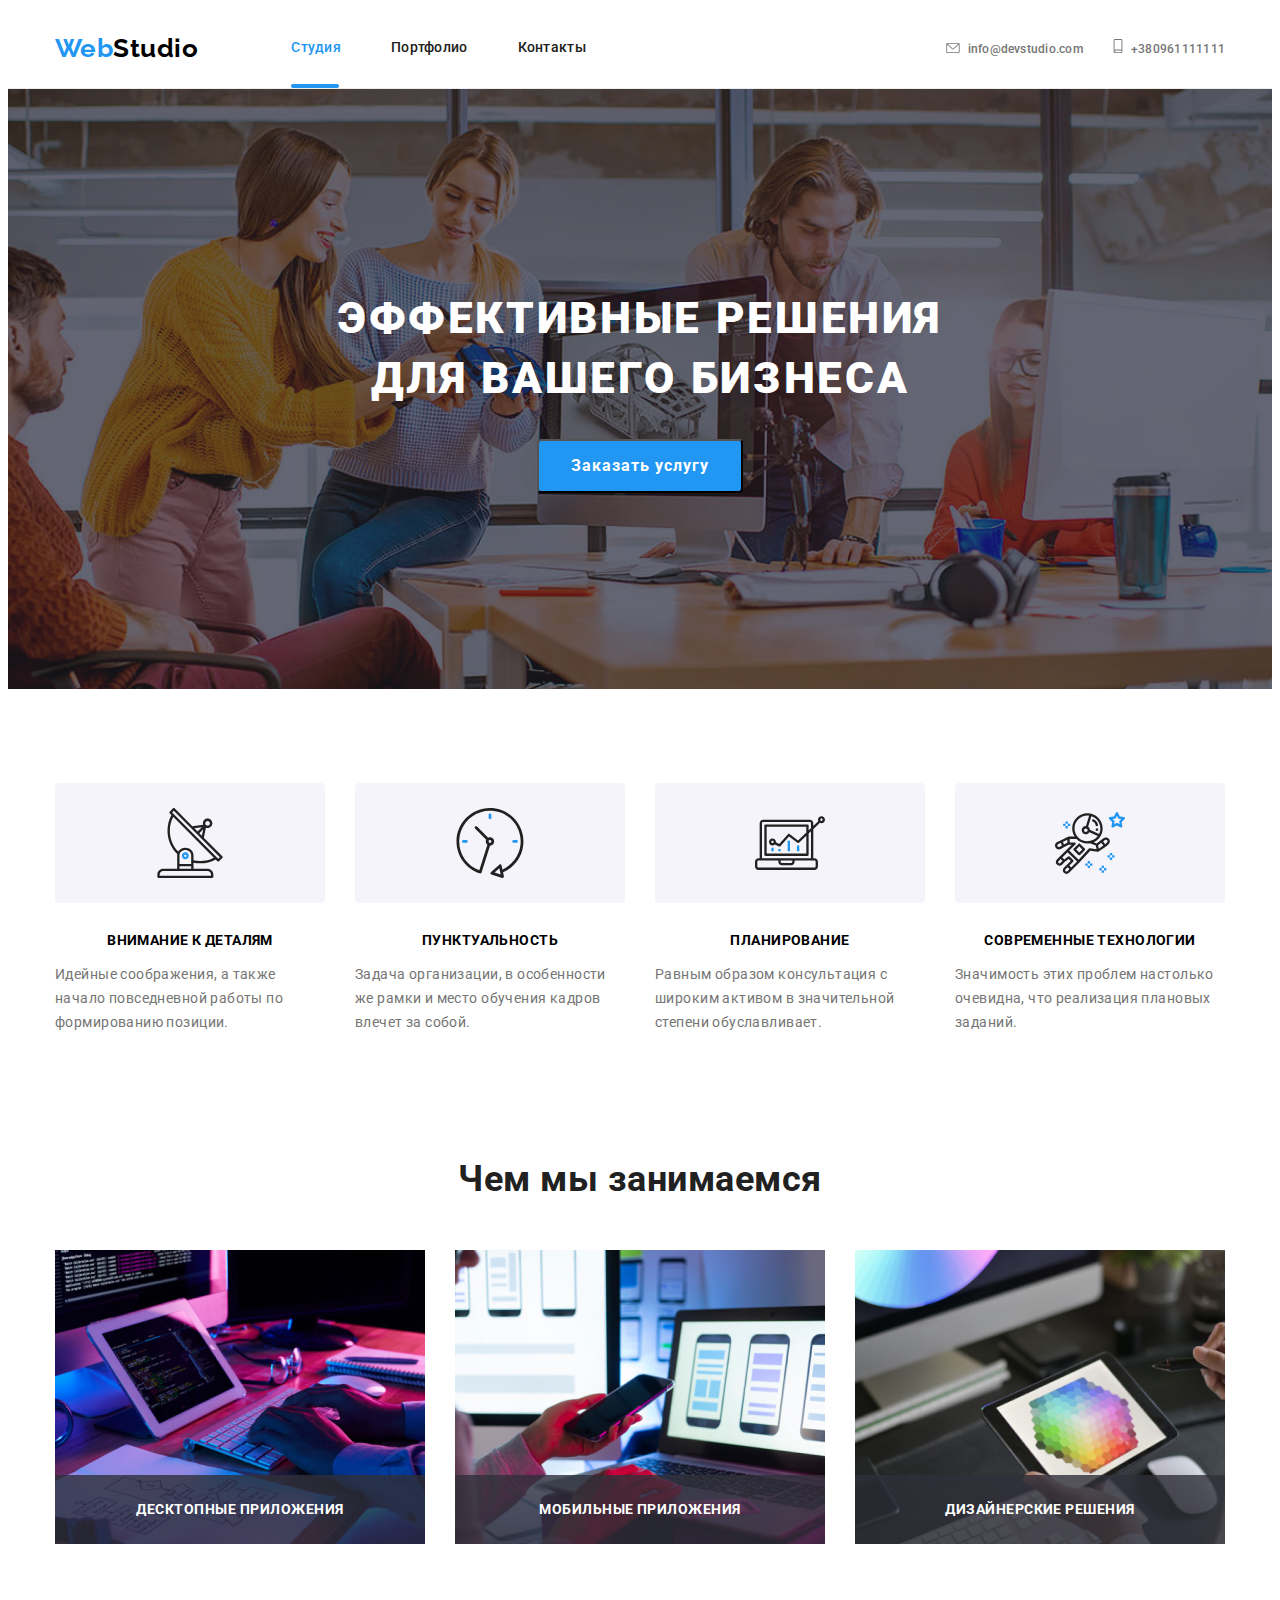
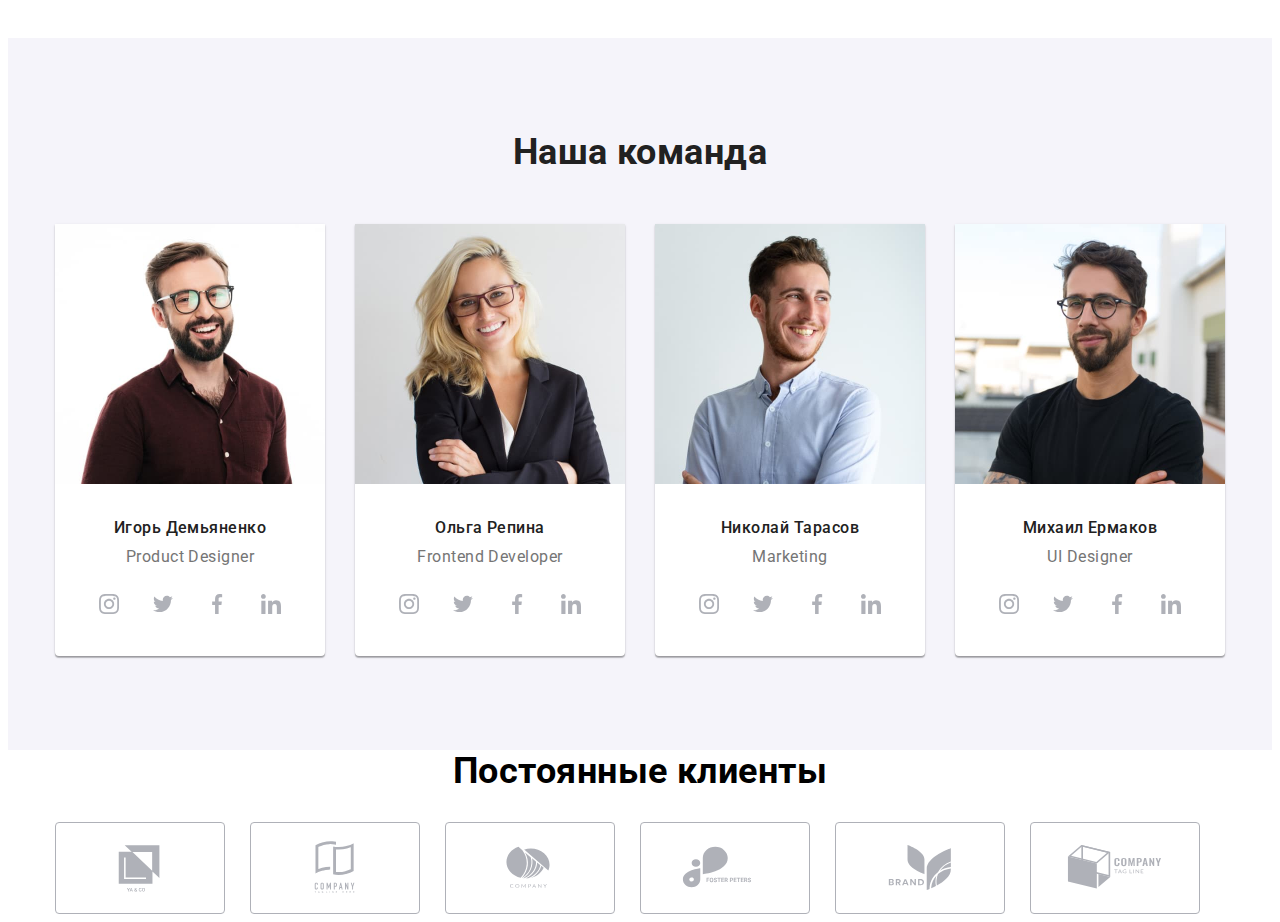
==== index.html @ e278c6ce "add customer section" ====
<!DOCTYPE html>
<html lang="ru">
<head>
    <meta charset="UTF-8">
    <meta http-equiv="X-UA-Compatible" content="IE=edge">
    <meta name="viewport" content="width=device-width, initial-scale=1.0">
    <title>Document</title>
    <link rel="preconnect" href="https://fonts.googleapis.com">
    <link rel="preconnect" href="https://fonts.gstatic.com" crossorigin>
    <link href="https://fonts.googleapis.com/css2?family=Montserrat:wght@400;700&family=Raleway:wght@700&family=Roboto:wght@400;500;700;900&display=swap" rel="stylesheet">
    <link rel="stylesheet" href="https://cdnjs.cloudflare.com/ajax/libs/modern-normalize/1.1.0/modern-normalize.min.css" integrity="sha512-wpPYUAdjBVSE4KJnH1VR1HeZfpl1ub8YT/NKx4PuQ5NmX2tKuGu6U/JRp5y+Y8XG2tV+wKQpNHVUX03MfMFn9Q==" crossorigin="anonymous" referrerpolicy="no-referrer"/>
    <link rel="stylesheet" href="./css/main.min.css">
</head>
<body class="body">
    <!--Header-->
    <header class="page-header">
        <div class="container nav">
            <a href="./index.html" target="_self" class="logo">Web<span class="logo__inner">Studio</span></a>
            <button class="mobile-nav" type="button">
                <svg class="mobile-nav__image" width="24" height="16">
                    <use href="./images/menu_24px.svg#mobile-nav"></use>
                    <use href="./images/spraitlast.svg#icon-close-black"></use>
                </svg>
            </button>
            <nav class="main-nav">
                <ul class="main-nav__list">
                    <li class="main-nav__item"><a class="main-nav__link link--underline" href="./index.html">Студия</a></li>
                    <li class="main-nav__item"><a class="main-nav__link" href="./portfolio.html" target="_parent" rel="nofollow">Портфолио</a></li>
                    <li class="main-nav__item"><a class="main-nav__link" href="">Контакты</a></li>
                </ul> 
            </nav>
                <ul class="contact">
                    <li class="contact__item">
                        <a class="contact__link" href="mailto:info@devstudio.com">
                            <svg class="contact__icon" width="16" height="12">
                            <use href="./images/spraitlast.svg#icon-envelope"></use></svg>info@devstudio.com
                        </a>
                    </li>
                    <li class="contact__item">
                        <a class="contact__link" href="tel:+380961111111"><svg class="contact__icon contact__icon--phone" width="10" height="16">
                        <use href="./images/spraitlast.svg#icon-smartphone"></use></svg>+380961111111</a>
                    </li>
                </ul>
        </div>
    </header> 
    <!--Main content-->
    <main> 
        <!--Hero-->
        <section class="section hero">
            <h1 class="hero__title">Эффективные решения<br>
               для вашего бизнеса</h1>
            <div class="hero__wrapper">
                <button type="button" class="hero__button" data-modal-open>Заказать услугу</button>
            </div>
        </section>
        <!--Benefits-->
        <section class="section benefits">
            <div class="container">
            <h2 class="benefits__heading">Преимущества</h2>
                <ul class="benefits__list">
                    <li class="benefits__item">
                        <div class="benefits__thumb">
                            <svg class="benefits__icon" width="70" heigh="70">
                                <use href="./images/spraitlast.svg#icon-antenna1">
                                </use>
                            </svg>
                        </div>
                        <h3 class="benefits__title">Внимание к деталям</h3>   
                        <p class="benefits__text">Идейные соображения, а также начало повседневной работы по формированию позиции.</p>
                    </li>
                    <li class="benefits__item">
                        <div class="benefits__thumb">
                            <svg class="benefits__icon" width="70" heigh="70">
                                <use href="./images/spraitlast.svg#icon-clock1">
                                </use>
                            </svg>
                        </div>
                        <h3 class="benefits__title">Пунктуальность</h3>
                        <p class="benefits__text">Задача организации, в особенности же рамки и место обучения кадров влечет за собой.</p>
                    </li>
                    <li class="benefits__item">
                        <div class="benefits__thumb">
                            <svg class="benefits__icon" width="70" heigh="70">
                                <use href="./images/spraitlast.svg#icon-diagram1">
                                </use>
                            </svg>
                        </div>
                        <h3 class="benefits__title">Планирование</h3>
                        <p class="benefits__text">Равным образом консультация с широким активом в значительной степени обуславливает.</p>
                    </li>
                    <li class="benefits__item">
                        <div class="benefits__thumb">
                            <svg class="benefits__icon" width="70" heigh="70">
                                <use href="./images/spraitlast.svg#icon-astronaut1">
                                </use>
                            </svg>
                        </div>
                        <h3 class="benefits__title">Современные технологии</h3>
                        <p class="benefits__text">Значимость этих проблем настолько очевидна, что реализация плановых заданий.</p>
                    </li>
                </ul>
            </div>
        </section> 
    <!--About areas of work-->
        <section class="section work">
            <div class="container">
            <h2 class="work__title">Чем мы занимаемся</h2>
                <ul class="work__list">
                <li class="work__item">
                    <div class="work__wrapper">
                        <img class="work__image" src="./images/box1.jpg" alt="make makets" width="370">
                        <h3 class="work__text">Десктопные приложения</h3>
                    </div>
                </li>
                <li class="work__item">
                    <div class="work__wrapper">
                        <img class="work__image" src="./images/box2.jpg" alt="mobile apps" width="370">
                        <h3 class="work__text">Мобильные приложения</h3>
                    </div>
                </li>
                <li class="work__item">
                    <div class="work__wrapper">
                        <img class="work__image" src="./images/box3.jpg" alt="design" width="370">
                        <h3 class="work__text">Дизайнерские решения</h3>
                    </div>
                </li>
            </ul>
            </div>
        </section>
    <!--Our Team-->
        <section class="section team">
            <div class="container">
            <h2 class="team__heading">Наша команда</h2>
                <ul class="team__list">
                    <li class="team__item">
                        <div class="team__card">
                            <picture class="team__picture">
                                <source srcset="./images/team/productdesigner.jpg 1200px, 
                                ./images/team/prod-des-desktop2x.jpg 2x" width="270", 
                                media="(min-width:1200px)"/>
                                <source srcset="./images/team/pro-desing-tablet1x.jpg    1x,
                                    ./images/team/pro-desing-tablet2x.jpg 2x" width="354",
                                    media="(min-width:768px)"/>
                                <img class="team__img" srcset="./images/team/prod-design-mob-2px.jpg" src="./images/team/prod-design-mob-1px.jpg" width="450"
                                    alt="product-designer"/>
                            </picture>
                            <div class="team__wrapper">
                            <h3 class="team__title">Игорь Демьяненко</h3>    
                            <p class="team__post">Product Designer</p>
                            </div>
                            <ul class="team-network">
                                <li class="team-network__item">
                                    <a class="team-network__link" href="">
                                        <div class="team-network__wrapper">
                                            <svg class="team-network__image" width="20" height="20">
                                                <use href="./images/spraitlast.svg#icon-instagram2"></use>
                                            </svg>
                                        </div>
                                    </a>
                                </li>
                                <li class="team-network__item">
                                    <a class="team-network__link" href="">
                                        <div class="team-network__wrapper">
                                            <svg class="team-network__image" width="20" height="20">
                                                <use href="./images/spraitlast.svg#icon-twitter1"></use>
                                            </svg>
                                        </div>
                                    </a>
                                </li>
                                <li class="team-network__item">
                                    <a class="team-network__link" href="">
                                        <div class="team-network__wrapper">
                                            <svg class="team-network__image" width="20" height="20">
                                                <use href="./images/spraitlast.svg#icon-facebook1"></use>
                                            </svg>
                                        </div>
                                    </a>
                                </li>
                                <li class="team-network__item">
                                    <a class="team-network__link" href="">
                                        <div class="team-network__wrapper">
                                            <svg class="team-network__image" width="20" height="20">
                                                <use href="./images/spraitlast.svg#icon-linkedin-1"></use>
                                            </svg>
                                        </div>
                                    </a>
                                </li>
                            </ul>
                        </div>
                    </li>
                    <li class="team__item">
                        <div class="team__card">
                            <picture class="team__picture">
                                <source srcset="./images/team/front-develop-desktop1x.jpg 1200px, 
                                    ./images/team/front-develop-desktop-2x.jpg 2x" width="270", 
                                    media="(min-width:1200px)" />
                                <source srcset="./images/team/front-develop-tab-1x.jpg    1x,
                                    ./images/team/front-develop-tab-2x.jpg 2x" width="354", 
                                    media="(min-width:768px)" />
                                <img class="team__img" srcset="./images/team/front-develop-mob-2x.jpg" 
                                    src="./images/team/front-develop-mob-1x.jpg" width="450"
                                    alt="front-developer" />
                            </picture>
                            <div class="team__wrapper">
                            <h3 class="team__title">Ольга Репина</h3>
                            <p class="team__post">Frontend Developer</p>
                            </div>
                            <ul class="team-network">
                                <li class="team-network__item">
                                    <a class="team-network__link" href="">
                                        <div class="team-network__wrapper">
                                            <svg class="team-network__image" width="20" height="20">
                                                <use href="./images/spraitlast.svg#icon-instagram2"></use>
                                            </svg>
                                        </div>
                                    </a>
                                </li>
                                <li class="team-network__item">
                                    <a class="team-network__link" href="">
                                        <div class="team-network__wrapper">
                                            <svg class="team-network__image" width="20" height="20">
                                                <use href="./images/spraitlast.svg#icon-twitter1"></use>
                                            </svg>
                                        </div>
                                    </a>
                                </li>
                                <li class="team-network__item">
                                    <a class="team-network__link" href="">
                                        <div class="team-network__wrapper">
                                            <svg class="team-network__image" width="20" height="20">
                                                <use href="./images/spraitlast.svg#icon-facebook1"></use>
                                            </svg>
                                        </div>
                                    </a>
                                </li>
                                <li class="team-network__item">
                                    <a class="team-network__link" href="">
                                        <div class="team-network__wrapper">
                                            <svg class="team-network__image" width="20" height="20">
                                                <use href="./images/spraitlast.svg#icon-linkedin-1"></use>
                                            </svg>
                                        </div>
                                    </a>
                                </li>
                            </ul>
                        </div>
                    </li>
                    <li class="team__item">
                        <div class="team__card">
                            <picture class="team__picture">
                                <source srcset="./images/team/marketnig-desktop-1x.jpg 1200px, 
                                    ./images/team/marketnig-desktop-2x.jpg 2x" width="270" , media="(min-width:1200px)" />
                                <source srcset="./images/team/marketnig-tab-1x.jpg    1x,
                                    ./images/team/marketnig-tab-2x.jpg 2x" width="354" ,
                                    media="(min-width:768px)" />
                                <img class="team__img" srcset="./images/team/marketnig-mob-2x.jpg" src="./images/team/marketnig-mob-1x.jpg"
                                    width="450" alt="marketing" />
                            </picture>
                            <div class="team__wrapper">
                            <h3 class="team__title">Николай Тарасов</h3>
                            <p class="team__post">Marketing</p>  
                            </div>
                            <ul class="team-network">
                                <li class="team-network__item">
                                    <a class="team-network__link" href="">
                                        <div class="team-network__wrapper">
                                            <svg class="team-network__image" width="20" height="20">
                                                <use href="./images/spraitlast.svg#icon-instagram2"></use>
                                            </svg>
                                        </div>
                                    </a>
                                </li>
                                <li class="team-network__item">
                                    <a class="team-network__link" href="">
                                        <div class="team-network__wrapper">
                                            <svg class="eam-network__image" width="20" height="20">
                                                <use href="./images/spraitlast.svg#icon-twitter1"></use>
                                            </svg>
                                        </div>
                                    </a>
                                </li>
                                <li class="team-network__item">
                                    <a class="team-network__link" href="">
                                        <div class="team-network__wrapper">
                                            <svg class="team-network__image" width="20" height="20">
                                                <use href="./images/spraitlast.svg#icon-facebook1"></use>
                                            </svg>
                                        </div>
                                    </a>
                                </li>
                                <li class="team-network__item">
                                    <a class="team-network__link" href="">
                                        <div class="team-network__wrapper">
                                            <svg class="team-network__image" width="20" height="20">
                                                <use href="./images/spraitlast.svg#icon-linkedin-1"></use>
                                            </svg>
                                        </div>
                                    </a>
                                </li>
                            </ul>
                        </div>
                    </li>
                    <li class="team__item">
                        <div class="team__card">
                            <picture class="team__picture">
                                <source srcset="./images/team/designer-desktop-1x.jpg 1200px, 
                                    ./images/team/designer-desktop-2x.jpg 2x" width="270" ,
                                    media="(min-width:1200px)" />
                                <source srcset="./images/team/designer-tab-1x.jpg    1x,
                                    ./images/team/designer-tab-2x.jpg 2x" width="354" , media="(min-width:768px)" />
                                <img class="team__img" srcset="./images/team/designer-mob-2x.jpg" src="./images/team/designer-mob-1x.jpg"
                                    width="450" alt="UIDesigner" />
                            </picture>
                            <div class="team__wrapper">
                            <h3 class="team__title">Михаил Ермаков</h3>
                            <p class="team__post">UI Designer</p>
                            </div>
                            <ul class="team-network">
                                <li class="team-network__item">
                                    <a class="team-network__link" href="">
                                        <div class="team-network__wrapper">
                                            <svg class="team-network__image" width="20" height="20">
                                                <use href="./images/spraitlast.svg#icon-instagram2"></use>
                                            </svg>
                                        </div>
                                    </a>
                                </li>
                                <li class="team-network__item">
                                    <a class="team-network__link" href="">
                                        <div class="team-network__wrapper">
                                            <svg class="team-network__image" width="20" height="20">
                                                <use href="./images/spraitlast.svg#icon-twitter1"></use>
                                            </svg>
                                        </div>
                                    </a>
                                </li>
                                <li class="team-network__item">
                                    <a class="team-network__link" href="">
                                        <div class="team-network__wrapper">
                                            <svg class="team-network__image" width="20" height="20">
                                                <use href="./images/spraitlast.svg#icon-facebook1"></use>
                                            </svg>
                                        </div>
                                    </a>
                                </li>
                                <li class="team-network__item">
                                    <a class="team-network__link" href="">
                                        <div class="team-network__wrapper">
                                            <svg class="team-network__image" width="20" height="20">
                                                <use href="./images/spraitlast.svg#icon-linkedin-1"></use>
                                            </svg>
                                        </div>
                                    </a>
                                </li>
                            </ul>
                        </div>
                    </li>
                </ul>
            </div>
        </section>
    <!-- Clients -->
        <!-- <section class="section customer"> -->
        <div class="container customer">
            <h3 class="customer__title">Постоянные клиенты</h3>
            <ul class="customer__list">
                <li class="customer__item">
                    <a href="" class="customer__link">
                        <svg class="customer__image" width="41" height="46.7">
                        <use href="./images/spraitlast.svg#icon-comp1"></use>
                        </svg>
                    </a>
                </li>
                <li class="customer__item">
                    <a href="" class="customer__link">
                        <svg class="customer__image" width="40" height="52">
                        <use href="./images/spraitlast.svg#icon-comp2"></use>
                        </svg>
                    </a>
                </li>
                <li class="customer__item">
                    <a href="" class="customer__link">
                        <svg class="customer__image" width="43.46" height="41.18">
                        <use href="./images/spraitlast.svg#icon-comp3"></use>
                        </svg>
                    </a>
                </li>
                <li class="customer__item">
                    <a href="" class="customer__link">
                        <svg class="customer__image" width="84.44" height="40.62">
                        <use href="./images/spraitlast.svg#icon-comp4"></use>
                        </svg>
                    </a>
                </li>
                <li class="customer__item">
                    <a href="" class="customer__link">
                        <svg class="customer__image" width="62.54" height="45.43">
                        <use href="./images/spraitlast.svg#icon-comp5"></use>
                        </svg>
                    </a>
                </li>
                <li class="customer__item">
                    <a href="" class="customer__link">
                        <svg class="customer__image" width="93.79" height="43.93">
                        <use href="./images/spraitlast.svg#icon-company6"></use>
                        </svg>
                    </a>
                </li>
            </ul>
        </div>
        </section> 
    </main>
    <!--Footer-->
    <!-- <footer class="footer-main">
        <div class="footer-main__wrapper">
            <div class="container footer">
                <a href="./index.html" class="logo">Web<span class="logo__label">Studio</span></a>
                <address>
                <ul class="footer__list">
                    <li class="footer__item"><a href="./index.html" class="footer__adress">г. Киев, пр-т Леси Украинки, 26</a></li>
                    <li class="footer__item"><a href="mailto:info@example.com" class="footer__link">info@example.com</a></li>
                    <li class="footer__item"><a href="tel:380991111111" class="footer__link">+380991111111</a></li>
                </ul>
                </address>
            </div>
            <div class="footer-network">
            <h3 class="footer-network__title">Присоединяйтесь</h3>
            <ul class="footer-network__list">
                <li class="footer-network__item">
                    <a class="footer-network__link" href="">
                        <svg class="footer-network__image" width="20" height="20">
                        <use href="./images/spraitlast.svg#icon-instagram2"></use>
                        </svg>
                    </a>
                </li>
                <li class="footer-network__item">
                    <a class="footer-network__link" href="">
                        <svg class="footer-network__image" width="20" height="20">
                        <use href="./images/spraitlast.svg#icon-twitter1"></use>
                        </svg>
                    </a>
                </li>
                <li class="footer-network__item">
                    <a class="footer-network__link" href="">
                        <svg class="footer-network__image" width="20" height="20">
                        <use href="./images/spraitlast.svg#icon-facebook1"></use>
                        </svg>
                    </a>
                </li>
                <li class="footer-network__item">
                    <a class="footer-network__link" href="">
                        <svg class="footer-network__image" width="20" height="20">
                        <use href="./images/spraitlast.svg#icon-linkedin-1"></use>
                        </svg>
                    </a>
                </li>
            </ul>
            </div>
            <form class="email-form" name="signup_form" autocomplete="on" novalidate>
                <h3 class="email-form__title">Подпишитесь на рассылку</h3>
                <label class="email-form__label">
                    <input class="email-form__input" type="email" name="email" placeholder="E-mail"/>
                </label>
                <button class="email-button" type="submit"><span class="email-button__label">Подписаться</span>
                    <svg class="email-button__image" width="24" height="24">
                    <use href="./images/spraitlast.svg#icon-icon-send"></use>
                    </svg>
                </button>
            </form>
        </div>
    </footer>  -->
    <!--Modal window> -->
    <!-- <div class="backdrop is-hidden" data-modal>
        <div class="modal" data-modal>
            <button class="modal__button" data-modal-close type="button">
                <svg class="modal__svg" width="18" height="18">
                    <use href="./images/spraitlast.svg#icon-close-black"></use>
                </svg>
            </button> -->
            <!-- Modal content -->
            <!-- <h2 class="modal__title">Оставьте свои данные,мы Вам перезвоним</h2>
            <form action="" class="modal__form">
            <label class="modal__label">
                <span class="modal__span">Имя</span>
                <div class="modal__wrapper">
                    <input name="person" type="text" class="modal__input">
                    <svg class="modal__image" width="18" height="18">
                        <use href="./images/spraitlast.svg#icon-telefon-1"></use>
                    </svg>
                </div>
            </label>
            <label class="modal__label">
                <span class="modal__span">Телефон</span>
                <div class="modal__wrapper">
                    <input name="phone" type="tel" class="modal__input">
                    <svg class="modal__image" width="18" height="18">
                        <use href="./images/spraitlast.svg#icon-phone"></use>
                    </svg>
                </div>
            </label> 
            <label class="modal__label">
                <span class="modal__span">Почта</span>
                <div class="modal__wrapper">
                    <input name="email" type="email" class="modal__input" autocomplete="email">
                    <svg class="modal__image" width="18" height="18">
                        <use href="./images/spraitlast.svg#icon-email"></use>
                    </svg>
                </div>
            </label>
            <label class="modal__label">
                <span class="modal__span">Коментарий</span>
                <div class="modal__wrapper">
                    <textarea class="modal__coments" name="comment" placeholder="Введите текст"></textarea>
                </div>
            </label>
            <label class="chekbox">
                    <input name="accept" type="checkbox" class="chekbox__hidden" required>
                    <svg class="chekbox__image" width="16" height="15">
                        <use href="./images/spraitlast.svg#icon-icon-check"></use>
                    </svg>
                    <span class="chekbox__fake"></span>
                    <span class="chekbox__label">Соглашаюсь с рассылкой и принимаю <a class="chekbox__link" href>Условия договора</a></span>
                </label>
                <button class="chekbox-button" type="submit"><span class="chekbox-button__label">Отправить</span></button>
            </form>
        </div>
    </div>
    <script src="./js/modal.js"></script> -->
</body>
</html>
---- css/main.min.css ----
.html{box-sizing:border-box}*,*::before,*::after{box-sizing:border-box}.body{background-color:var(--main-white-color);color:var(--primary-text-color);font-family:Roboto,sans-serif;letter-spacing:.03em;font-style:normal}.section{padding:60px 0;max-width:480px;margin:0 auto}@media screen and (min-width: 768px){.section{padding:60px 0;max-width:768px;margin:0 auto}}@media screen and (min-width: 1200px){.section{padding:94px 0;max-width:1600px;margin:0 auto}}.container{max-width:480px;width:100%;margin-left:0;margin-right:0;padding-left:15px;padding-right:15px}@media screen and (min-width: 768px){.container{max-width:768px}}@media screen and (min-width: 1200px){.container{max-width:1200px;margin:0 auto;margin-left:auto;margin-right:auto;padding-left:15px;padding-right:15px}}.logo{color:#2196f3;font-family:"Raleway",sans-serif;font-weight:700;font-size:24px;line-height:2.01;text-decoration:none;margin-bottom:0}@media screen and (min-width: 768px){.logo{color:#2196f3;font-family:"Raleway",sans-serif;font-weight:700;font-size:24px;line-height:1.17;text-decoration:none;margin-bottom:0}}@media screen and (min-width: 1200px){.logo{color:#2196f3;font-family:"Raleway",sans-serif;font-weight:700;font-size:26px;line-height:1.19;text-decoration:none;margin-bottom:0}}.logo>.logo__label{color:#fff}.page-header{background-color:#fff;border-bottom:1px solid #ececec}.nav{display:flex;justify-content:space-between;margin:0 auto}@media screen and (min-width: 768px){.nav{display:flex;align-items:center;justify-content:center;padding-bottom:0;padding-top:0;margin:0 auto}}@media screen and (min-width: 1200px){.nav{width:1200px;margin:0 auto;margin-left:auto;margin-right:auto;padding-left:15px;padding-right:15px}}.logo__inner{color:#000}.main-nav{background-color:#fff;color:#212121;letter-spacing:.02em}.main-nav__list{display:none}@media screen and (min-width: 768px){.main-nav__list{display:flex;margin-left:93px;margin-top:0;margin-bottom:0;padding:0;color:#212121;list-style-type:none}}@media screen and (min-width: 1200px){.main-nav__list{display:flex;margin-left:93px;margin-top:0;margin-bottom:0;padding:0;color:#212121;list-style-type:none}.main-nav__list .main-nav__list .main-nav__item+.main-nav__item{margin-left:50px}}.main-nav__link{display:block;padding-top:32px;padding-bottom:32px;color:#212121;font-weight:500;font-size:14px;line-height:1.14;text-decoration:none;letter-spacing:.02em;transition:color 250ms cubic-bezier(0.4, 0, 0.2, 1);position:relative}.main-nav__link:hover,.main-nav__link:focus{color:#2196f3}.main-nav{display:none}@media screen and (min-width: 768px){.main-nav{display:flex}}@media screen and (min-width: 1200px){.main-nav{display:flex}}@media screen and (min-width: 768px){.main-nav__list{display:flex;margin-left:88px;margin-top:0;margin-bottom:0;padding:0;color:#212121;list-style:none}}@media screen and (min-width: 1200px){.main-nav__list{display:flex;margin-left:93px;margin-top:0;margin-bottom:0;padding:0;color:#212121;list-style:none}}.main-nav__list .main-nav__item+.main-nav__item{margin-left:50px}.main-nav__list .link--underline::after{content:"";position:absolute;min-width:48px;height:4px;left:0;background-color:#2196f3;border-radius:2px;bottom:0;display:inline-block;background-size:cover}.main-nav__list .link--doubleunderline::after{content:"";position:absolute;min-width:78px;height:4px;background-color:#2196f3;border-radius:2px;bottom:0;left:0;display:inline-block;background-size:cover}.link--underline{color:#2196f3;position:relative}.contact{display:none}@media screen and (min-width: 768px){.contact{display:inline-block;background-color:#fff;list-style:none;margin:0;padding:0;margin-left:84px}}@media screen and (min-width: 1200px){.contact{display:flex;background-color:#fff;list-style:none;margin-bottom:0;margin-top:0;margin-left:auto;padding:0;justify-content:center;text-align:center;align-items:flex-end}}.contact.contact__item+.contact__item{margin-left:30px}.contact__item{display:flex;align-items:center;justify-content:center;padding:0;text-align:center;margin-left:0}@media screen and (min-width: 768px){.contact__item{display:inline-block;background-color:#fff;list-style:none;padding:0}.contact__item:not(:last-child){margin-bottom:10px}}@media screen and (min-width: 1200px){.contact__item{display:flex;justify-content:center;align-items:center;padding:0;text-align:center;margin-left:0}.contact__item:not(:last-child){margin-right:30px;margin-bottom:0}}.contact__icon{cursor:pointer;margin-right:8px;fill:#757575;transition:fill 250ms cubic-bezier(0.4, 0, 0.2, 1)}.contact__icon .contact__link:hover,.contact__link:focus .contact__icon{fill:#2196f3}.contact__link{color:#757575;letter-spacing:.02em;text-decoration:none;font-family:"Roboto",sans-serif;font-weight:500;font-size:14px;line-height:1.17;transition:color 250ms cubic-bezier(0.4, 0, 0.2, 1)}@media screen and (min-width: 768px){.contact__link{font-size:12px}.contact__link:not(:last-child){margin-bottom:10px}}.contact__link:hover,.contact__link:focus{color:#2196f3}.contact__icon{cursor:pointer;margin-right:10px;fill:#757575;transition:fill 250ms cubic-bezier(0.4, 0, 0.2, 1)}.contact__link:hover .contact__icon,.contact__link:focus .contact__icon{fill:#2196f3}@media screen and (min-width: 768px){.contact__icon{width:14px;height:10px;margin-right:8px}}.mobile-nav{margin-right:0}@media screen and (min-width: 768px){.mobile-nav{display:none}}@media screen and (min-width: 1200px){.mobile-nav{display:none}}@media screen and (min-width: 768px){.contact__icon--phone{width:10px;height:14px}}.hero{background-color:#2f303a;height:400px;padding:118px 0;background-color:#fff;text-align:center;background-image:linear-gradient(rgba(47, 48, 58, 0.4), rgba(47, 48, 58, 0.4)),url("/images/hero-mobile.jpg");background-position:center;background-size:cover;background-repeat:no-repeat}@media screen and (min-width: 768px){.hero{background-image:linear-gradient(rgba(47, 48, 58, 0.4), rgba(47, 48, 58, 0.4)),url("/images/tablet-hero.jpg")}}@media screen and (min-width: 1200px){.hero{height:600px;padding:200px 0;background-image:linear-gradient(rgba(47, 48, 58, 0.4), rgba(47, 48, 58, 0.4)),url("../images/hero.jpg")}}.hero__title{color:#fff;font-weight:900;font-size:26px;line-height:1.36;text-align:center;letter-spacing:.06em;text-transform:uppercase;margin-bottom:30px;margin-top:0}@media screen and (min-width: 1200px){.hero__title{font-size:44px}}.hero__wrapper{text-align:center;position:relative}.hero__button{background-color:#2196f3;color:#fff;font-weight:700;font-size:16px;line-height:1.87;letter-spacing:.06em;cursor:pointer;font-family:inherit;border-radius:4px;min-width:200px;padding:10px 32px}.hero__button:hover,.hero__button:focus{color:var #fff;background-color:#188ce8}.button-secondary{color:#212121;background:#f5f4fa;cursor:pointer;font-weight:500;font-size:16px;line-height:1.62;letter-spacing:.03em;font-family:inherit;border-radius:4px;padding:6px 22px;border:none}.filter__list .filter__item+.filter__item{margin-left:8px}.button-secondary:hover,.button-secondary:focus{color:#fff;background-color:#2196f3;cursor:pointer;box-shadow:0px 3px 1px rgba(0,0,0,.1),0px 1px 2px rgba(0,0,0,.08),0px 2px 2px rgba(0,0,0,.12)}.chekbox-button{display:block;text-align:center;background-color:#2196f3;border:none;width:200px;padding:10px 55px;align-items:center;margin:0 auto;box-shadow:0px 4px 4px rgba(0,0,0,.15);border-radius:4px;cursor:pointer}.chekbox-button:hover,.chekbox-button:focus{background-color:#188ce8}.benefits__heading{background-color:#fff;color:rgba(0,0,0,0);font-size:0}.benefits__list{list-style-type:none;display:flex;flex-wrap:wrap;margin-top:0;padding-left:0}@media screen and (min-width: 1200px){.benefits__list{margin-bottom:0}}.benefits__item{width:100%}@media screen and (min-width: 768px){.benefits__item{width:calc((100% - 30px)/2)}.benefits__item:nth-child(odd){margin-right:30px}}@media screen and (min-width: 1200px){.benefits__item{width:270px;display:block;margin-left:0}.benefits__item:not(:last-child){margin-right:30px}}.benefits__item:not(:last-child){margin-bottom:30px}.benefits__thumb{padding:25px;text-align:center;margin-bottom:30px;width:100%;height:120px;border-radius:4px;background-color:#f5f4fa}@media screen and (min-width: 768px){.benefits__thumb{padding:25px;width:354px}}@media screen and (min-width: 1200px){.benefits__thumb{padding:25px;align-items:center;margin-bottom:30px;width:270px;height:120px;border-radius:4px;background-color:#f5f4fa}}.benefits__title{font-weight:700;font-size:14px;line-height:1.14;text-transform:uppercase;letter-spacing:.03em;margin-bottom:10px;margin-top:30px;text-align:center}.benefits__text{background-color:#fff;color:#757575;font-weight:400;font-size:14px;line-height:1.71;letter-spacing:.03em;margin-bottom:0}.benefits__icon{width:70px;height:70px}.work{background-color:#fff;padding-top:0}.work__title{color:#212121;font-weight:700;font-size:36px;line-height:1.16;text-align:center;margin-top:0;margin-bottom:50px}.work__list{display:flex;list-style-type:none;margin-top:0;margin-bottom:0;padding-left:0;padding-right:0}.work__item{position:relative}.work__wrapper{position:relative;margin-bottom:0;margin-top:0}.work__list .work__item:not(:last-child){margin-right:30px}.work__image{display:block}.work__text{display:inline-block;position:absolute;left:0;bottom:0;width:100%;padding-top:27px;padding-bottom:27px;font-weight:700;font-size:14px;line-height:1.14;text-align:center;text-transform:uppercase;color:#fff;background-color:rgba(47,48,58,.8);margin-bottom:0;margin-top:0}.section.work{display:none}@media screen and (min-width: 1200px){.section.work{display:flex}}.team{background-color:#f5f4fa;color:#212121}.team__heading{color:#212121;font-weight:700;font-size:36px;line-height:1.16;text-align:center;margin-top:0;margin-bottom:50px}.team__list{list-style-type:none;margin-bottom:0;margin-top:0;padding-left:0;padding-right:0}@media screen and (min-width: 768px){.team__list{display:flex;flex-wrap:wrap}}@media screen and (min-width: 1200px){.team__list{display:flex;flex-wrap:wrap;justify-content:space-between}}.team__card{background-color:#fff;color:#212121;max-width:480px;width:100%;text-align:center;box-shadow:0px 1px 3px rgba(0,0,0,.12),0px 1px 1px rgba(0,0,0,.14),0px 2px 1px rgba(0,0,0,.2);border-radius:0px 0px 4px 4px}@media screen and (min-width: 1200px){.team__card{width:270px}}.team__wrapper{padding-top:30px}.team__title{font-weight:500;font-size:16px;line-height:1.19;margin-top:0;margin-bottom:10px}.team__post{color:#757575;font-weight:400;font-size:16px;line-height:1.19;margin-top:0;margin-bottom:0}.team__item:not(:last-child){margin-right:0;margin-bottom:30px}@media screen and (min-width: 1200px){.team__item:not(:last-child){margin-right:30px;margin-bottom:0}}@media screen and (min-width: 768px){.team__item{width:calc((100% - 30px)/2)}.team__item:nth-child(2n+1){margin-right:30px}}@media screen and (min-width: 1200px){.team__item{width:calc((100% - 90px)/4)}}.team-network{list-style:none;display:flex;justify-content:center;padding-left:32px;padding-right:32px;padding-bottom:30px;margin-top:16px}.team-network__link{display:flex;width:44px;height:44px;border-radius:50%;background-color:#fff;background-repeat:no-repeat;justify-content:center;align-items:center;fill:#afb1b8;transition:background-color 250ms cubic-bezier(0.4, 0, 0.2, 1)}.team-network__link:hover,.team-network__link:focus{background-color:#2196f3}.team-network__link:hover,.team-network__link:focus{fill:#fff}.team-network__wrapper{display:flex;text-align:center}.team-network__wrapper:hover{color:#2196f3}.team__img{max-width:100%}.customer__title{font-weight:700px;font-size:36px;line-height:1.17;text-align:center;margin-bottom:30px;margin-top:0}.customer__list{list-style:none;margin-top:0;margin-bottom:0;display:flex;justify-content:space-between;padding-left:0;flex-wrap:wrap}@media screen and (min-width: 1200px){.customer__list{flex-wrap:nowrap}}.customer__link{height:100%;display:flex;height:92px;border:1px solid #afb1b8;border-radius:4px;justify-content:center;align-items:center;fill:#afb1b8;transition:fill 250ms cubic-bezier(0.4, 0, 0.2, 1)}.customer__link:hover,.customer__link:focus{fill:#2196f3;border-color:#2196f3}.customer__image{width:106px;height:60px}.customer__item{flex-basis:calc((100% - 30px)/2);margin-bottom:30px}@media screen and (min-width: 768px){.customer__item{flex-basis:calc((100% - 60px)/3);width:226px}}@media screen and (min-width: 1200px){.customer__item{width:170px}}@media screen and (min-width: 768px){.customer__item:nth-child(-n+3){margin-bottom:30px}}@media screen and (min-width: 1200px){.customer__item:nth-child(-n+3){margin-bottom:0}}.customer__item:nth-child(n+5):nth-child(-n+6){margin-bottom:0}.customer__item:nth-child(n+4):nth-child(-n+6){margin-bottom:0}@media screen and (min-width: 768px){.customer__item:nth-child(n+4):nth-child(-n+6){margin-bottom:0x}}@media screen and (min-width: 1200px){.customer__item:nth-child(n+4):nth-child(-n+6){margin-bottom:0}}@media screen and (min-width: 1200px){.customer__link{width:170px}}.team-network__item:not(:last-child){margin-right:10px}.container.customer{max-width:480px;width:100%;margin:0 auto}@media screen and (min-width: 768px){.container.customer{max-width:768px;width:100%;margin:0 auto}}@media screen and (min-width: 1200px){.container.customer{max-width:1200px;width:100%}}.footer-main{background-color:#2f303a;color:#fff;padding-top:60px;padding-bottom:60px;display:flex;position:relative}.footer-main__wrapper{display:flex;width:1200px;margin:0 auto;margin-left:auto;margin-right:auto;padding-left:15px;padding-right:15px;align-items:baseline}.container.footer{display:inline-block;width:231px;padding:0px;margin-left:0;margin-right:70px}.footer__adress{color:#fff;font-weight:400;font-size:14px;line-height:1.71;text-decoration:none;font-style:normal}.footer__adress:hover,.footer__adress:focus{color:#2196f3}.footer__link{color:rgba(255,255,255,.6);font-family:"Roboto",sans-serif;font-weight:400;font-size:14px;line-height:1.71;text-decoration:none;font-style:normal}.footer__link:hover,.footer__link:focus{color:#2196f3}.footer__list{list-style-type:none;margin:0;vertical-align:auto;padding-left:0;margin-top:20px;width:231px;height:81px;display:inline-block;flex-wrap:wrap;padding:0px}.footer__item:not(:last-child){margin-bottom:9px}.footer-network{display:flex;flex-wrap:wrap;width:206px;height:80px;margin-top:0;margin-left:0;margin-bottom:0;margin-right:93px}.footer-network__title{text-transform:uppercase;font-family:"Roboto",sans-serif;font-size:14px;line-height:1.17;font-weight:700px;margin-bottom:20px;text-align:center;margin-top:0}.footer-network__list{display:flex;flex-wrap:wrap;justify-content:space-evenly;list-style:none;padding-left:0;margin-top:0;margin-bottom:0}.footer-network__item{width:44px;height:44px}.footer-network__item:not(:last-child){margin-right:10px}.footer-network__link{display:flex;width:44px;height:44px;border-radius:50%;background-color:rgba(255,255,255,.1);background-repeat:no-repeat;justify-content:center;align-items:center;transition:background-color 250ms cubic-bezier(0.4, 0, 0.2, 1)}.footer-network__link:hover,.footer-network__link:focus{background-color:#2196f3}.footer-network__image{display:flex;fill:#fff;text-align:center}.email-form__title{color:#fff;font-size:14px;line-height:16.41px;font-weight:700;font-family:"Roboto",sans-serif;text-transform:uppercase;margin-bottom:20px;margin-top:0}.email-form__input{background-color:#2f303a;border:1px solid rgba(255,255,255,.3);filter:drop-shadow(0px 4px 4px rgba(0, 0, 0, 0.15));border-radius:4px;width:358px;height:50px;margin-right:0;margin-top:0;padding-top:15px;padding-bottom:15px;padding-left:16px;color:#fff}.email-button{background-color:#2196f3;width:200px;background:#2196f3;border-radius:4px;position:absolute;margin-left:12px;border:none;cursor:pointer;padding:10px 29px;text-align:center;box-shadow:none;transition:box-shadow 250ms cubic-bezier(0.4, 0, 0.2, 1)}.email-button:hover{box-shadow:0px 4px 4px rgba(0,0,0,.15);background-color:#188ce8}.email-button__image{fill:#fff;vertical-align:middle;margin-left:10px}.email-button__label{color:#fff;font-size:16px;line-height:30px;font-weight:700;font-family:"Roboto",sans-serif;margin:0;padding:0}.backdrop{position:fixed;top:0;left:0;width:100%;height:100%;transition:opacity 250ms cubic-bezier(0.4, 0, 0.2, 1),visibility 250ms cubic-bezier(0.4, 0, 0.2, 1);visibility:visible;opacity:1;background-color:rgba(0,0,0,.3)}.backdrop.is-hidden{opacity:0;pointer-events:none;visibility:hidden}.modal{position:absolute;top:50%;left:50%;width:528px;background-color:#fff;transform:translate(-50%, -50%);transition:transform 250ms cubic-bezier(0.4, 0, 0.2, 1);box-shadow:0px 1px 3px rgba(0,0,0,.12),0px 1px 1px rgba(0,0,0,.14),0px 2px 1px rgba(0,0,0,.2);border-radius:4px;padding:40px}.modal__button{width:30px;height:30px;margin:0;padding:0;cursor:pointer;border-radius:50%;background:#fff;border:1px solid rgba(0,0,0,.1);position:absolute;top:8px;right:8px;padding:5px;transition:fill 250ms cubic-bezier(0.4, 0, 0.2, 1)}.modal__button:hover,.modal__button:focus{fill:#2196f3}.modal__title{font-family:"Roboto",sans-serif;font-weight:700;font-size:20px;line-height:23.44px;text-align:center;margin-bottom:12px;margin-top:0}.modal__span{font-family:"Roboto",sans-serif;font-weight:400;font-size:12px;line-height:14.06px;color:#757575;margin-bottom:4px;display:block}.modal__span:not(:last-child){margin-top:10px}.modal__span:last-child{margin-top:0}.modal__wrapper{display:flex;justify-content:center;margin-left:0;margin-right:0;position:relative}.modal__image{fill:#000;position:absolute;top:50%;left:10px;transform:translateY(-50%);transition:fill 250ms cubic-bezier(0.4, 0, 0.2, 1)}.modal__image:hover{fill:#2196f3}.modal__input{width:448px;height:40px;border:1px solid rgba(33,33,33,.2);border-radius:4px;padding:8px 8px 8px 42px;outline:none;color:#757575;cursor:pointer;transition:border-color 250ms cubic-bezier(0.4, 0, 0.2, 1)}.modal__input:hover,.modal__input:focus{border:1px solid #2196f3}.modal__input:hover+.modal__image{fill:#2196f3}.modal__input:hover+.modal__image{fill:#2196f3}.modal__coments{width:448px;height:120px;border:1px solid rgba(33,33,33,.2);border-radius:4px;resize:none;padding:12px 16px;outline:none;color:#757575;cursor:pointer;transition:border-color 250ms cubic-bezier(0.4, 0, 0.2, 1)}.modal__coments:hover,.modal__coments:focus{border:1px solid #2196f3}.modal__coments::placeholder{font-family:"Roboto",sans-serif;font-style:normal;font-weight:400;font-size:12px;line-height:14px;letter-spacing:.01em;color:rgba(117,117,117,.5);cursor:pointer}.chekbox>span{font-family:"Roboto",sans-serif;font-style:normal;font-weight:400;font-size:14px;line-height:1.71;letter-spacing:.03em;color:#757575}.chekbox__hidden{position:absolute;white-space:nowrap;width:1px;height:1px;overflow:hidden;border:0;padding:0;clip:rect(0 0 0 0);clip-path:inset(50%);margin:-1px}.chekbox__hidden:checked+.checkbox__image{opacity:1;background-color:#2196f3}.chekbox{display:flex;align-items:center;height:24px;margin-bottom:30px;margin-top:20px;margin-left:0;margin-right:0;padding-left:20px}.chekbox__image{fill:#fff;position:absolute;opacity:0;background-color:#fff}.chekbox__fake{border:2px solid #000;width:16px;height:15px;margin-right:7px;border-radius:2px}.chekbox__link{text-decoration:none;color:#2196f3}.chekbox-button__label{font-family:"Roboto",sans-serif;font-size:16px;line-height:1.87;color:#fff;padding:0}.chekbox__hidden:checked+.chekbox__image{opacity:1;background-color:#2196f3}.main{background-color:#fff}.filter__title{color:rgba(0,0,0,0);font-size:0}.filter__list{list-style-type:none;display:flex;justify-content:center;padding-bottom:50px;margin-top:0;margin-bottom:0}.examples__list{list-style-type:none;letter-spacing:.06em;display:flex;flex-wrap:wrap;margin-top:0;margin-bottom:0;padding:0}.examples__title{font-family:"Roboto",sans-serif;font-weight:700;font-size:18px;line-height:2;margin-bottom:4px;margin-top:0}.examples__link{background-color:#fff;color:#212121;text-decoration:none;display:flex;flex-direction:column}.examples__link:hover,.examples__link:focus{box-shadow:0px 1px 1px rgba(0,0,0,.12),0px 4px 4px rgba(0,0,0,.06),1px 4px 6px rgba(0,0,0,.16)}.examples__paragraph{color:#757575;font-weight:400;font-size:16px;line-height:1.88;letter-spacing:.03em;margin-bottom:0;margin-top:0}.examples__item{width:370px;margin-right:30px;margin-bottom:30px;cursor:pointer}.examples__item:nth-last-child(-n+3){margin-bottom:0}.examples__item:nth-child(3n){margin-right:0}.examples__wrapper{display:flex;flex-direction:column;text-align:justify;padding:20px 24px;border-right:1px solid #eee;border-bottom:1px solid #eee;border-left:1px solid #eee}.examples__text{display:inline-block;position:absolute;top:0;left:0;width:100%;height:100%;padding:63px 24px;color:#fff;font-size:18px;font-weight:400;line-height:1.55;text-align:left;background-color:rgba(33,150,243,.9);margin-top:0;transition:transform 250ms cubic-bezier(0.4, 0, 0.2, 1);transform:translateY(100%)}.examples__overlay{position:relative;overflow:hidden}.container.examples{display:flex;flex-wrap:wrap}.examples__link:hover .examples__text,.examples__link:focus .examples__text{transform:translateY(0)}.examples__overlay>img{display:block}/*# sourceMappingURL=main.min.css.map */
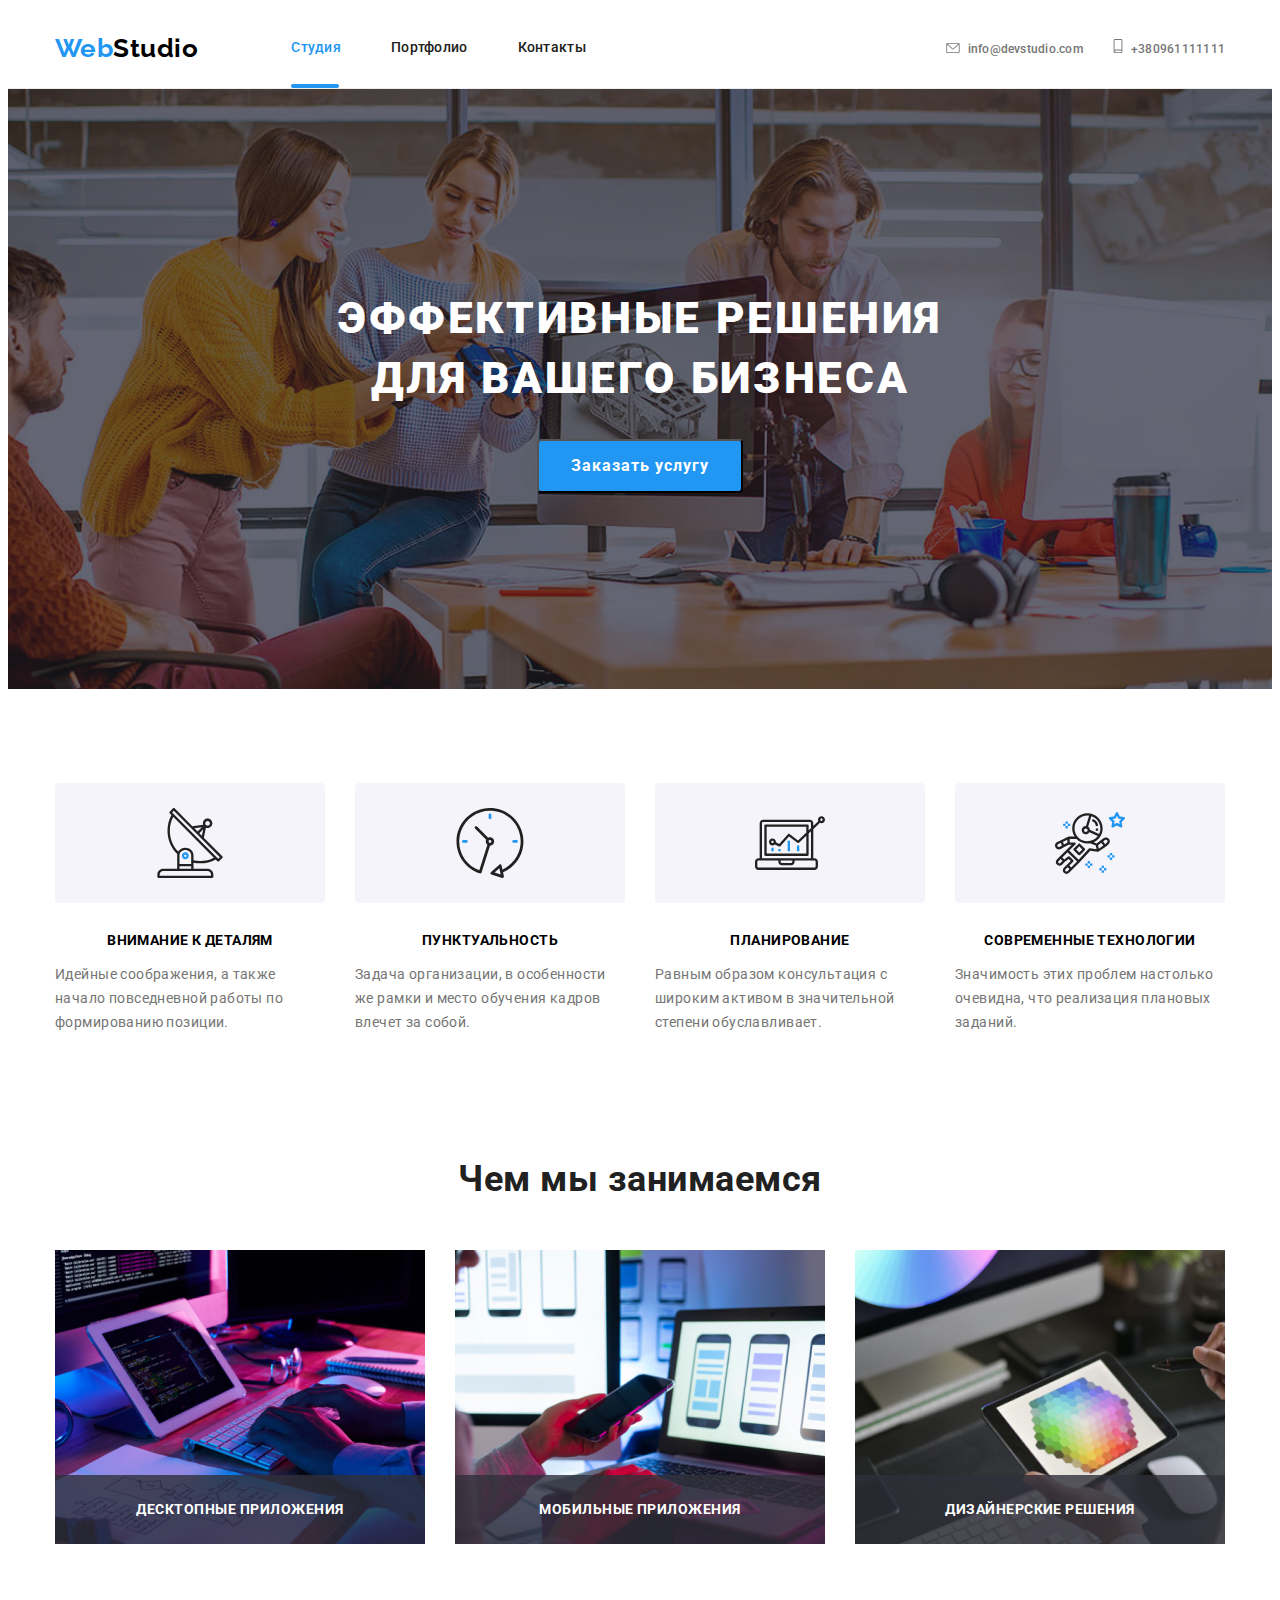
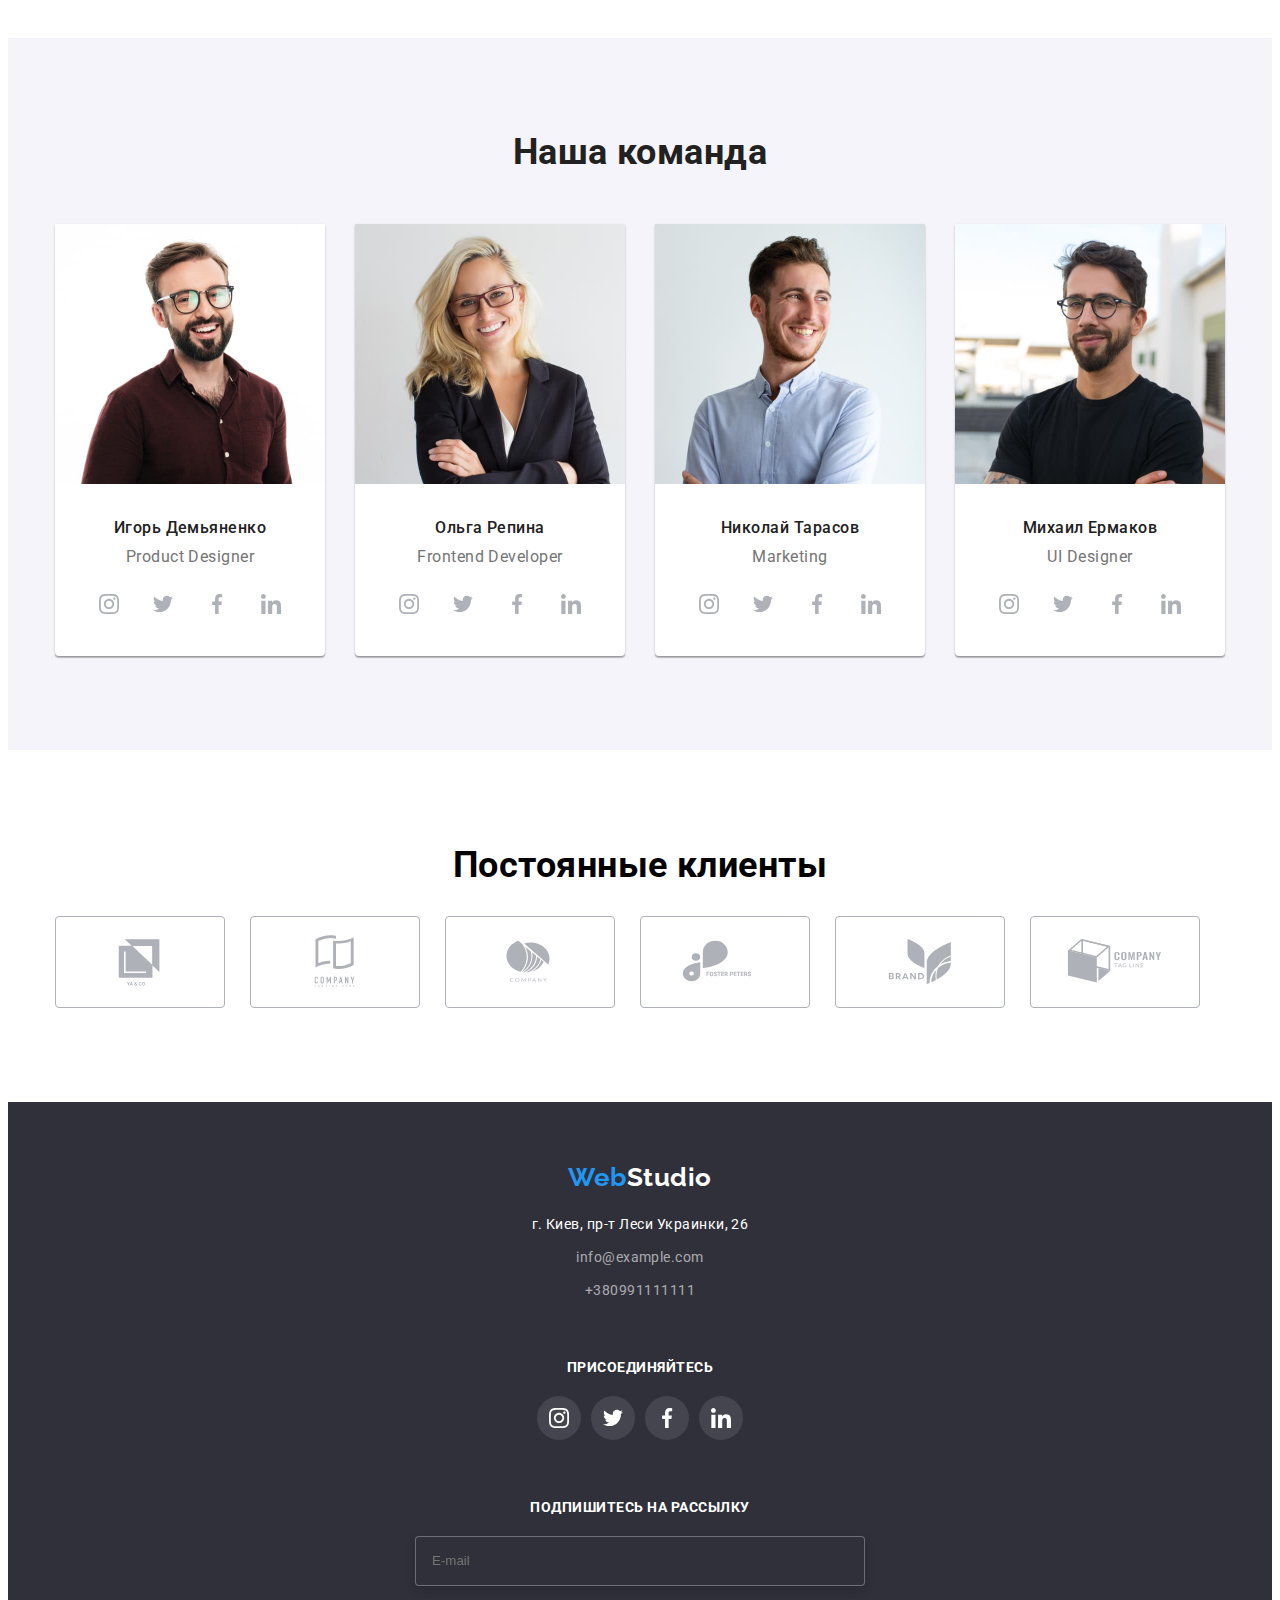
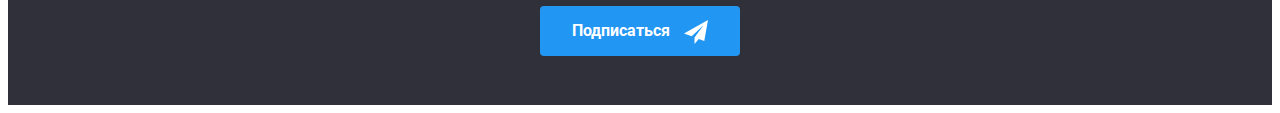
==== commit 16766e5f: "add mob-adaptive footer" ====
--- a/index.html
+++ b/index.html
@@ -359,7 +359,7 @@
             </div>
         </section>
     <!-- Clients -->
-        <!-- <section class="section customer"> -->
+        <section class="section customer">
         <div class="container customer">
             <h3 class="customer__title">Постоянные клиенты</h3>
             <ul class="customer__list">
@@ -410,7 +410,7 @@
         </section> 
     </main>
     <!--Footer-->
-    <!-- <footer class="footer-main">
+    <footer class="footer-main">
         <div class="footer-main__wrapper">
             <div class="container footer">
                 <a href="./index.html" class="logo">Web<span class="logo__label">Studio</span></a>
@@ -467,7 +467,7 @@
                 </button>
             </form>
         </div>
-    </footer>  -->
+    </footer>   
     <!--Modal window> -->
     <!-- <div class="backdrop is-hidden" data-modal>
         <div class="modal" data-modal>
--- a/css/main.min.css
+++ b/css/main.min.css
@@ -1 +1 @@
-.html{box-sizing:border-box}*,*::before,*::after{box-sizing:border-box}.body{background-color:var(--main-white-color);color:var(--primary-text-color);font-family:Roboto,sans-serif;letter-spacing:.03em;font-style:normal}.section{padding:60px 0;max-width:480px;margin:0 auto}@media screen and (min-width: 768px){.section{padding:60px 0;max-width:768px;margin:0 auto}}@media screen and (min-width: 1200px){.section{padding:94px 0;max-width:1600px;margin:0 auto}}.container{max-width:480px;width:100%;margin-left:0;margin-right:0;padding-left:15px;padding-right:15px}@media screen and (min-width: 768px){.container{max-width:768px}}@media screen and (min-width: 1200px){.container{max-width:1200px;margin:0 auto;margin-left:auto;margin-right:auto;padding-left:15px;padding-right:15px}}.logo{color:#2196f3;font-family:"Raleway",sans-serif;font-weight:700;font-size:24px;line-height:2.01;text-decoration:none;margin-bottom:0}@media screen and (min-width: 768px){.logo{color:#2196f3;font-family:"Raleway",sans-serif;font-weight:700;font-size:24px;line-height:1.17;text-decoration:none;margin-bottom:0}}@media screen and (min-width: 1200px){.logo{color:#2196f3;font-family:"Raleway",sans-serif;font-weight:700;font-size:26px;line-height:1.19;text-decoration:none;margin-bottom:0}}.logo>.logo__label{color:#fff}.page-header{background-color:#fff;border-bottom:1px solid #ececec}.nav{display:flex;justify-content:space-between;margin:0 auto}@media screen and (min-width: 768px){.nav{display:flex;align-items:center;justify-content:center;padding-bottom:0;padding-top:0;margin:0 auto}}@media screen and (min-width: 1200px){.nav{width:1200px;margin:0 auto;margin-left:auto;margin-right:auto;padding-left:15px;padding-right:15px}}.logo__inner{color:#000}.main-nav{background-color:#fff;color:#212121;letter-spacing:.02em}.main-nav__list{display:none}@media screen and (min-width: 768px){.main-nav__list{display:flex;margin-left:93px;margin-top:0;margin-bottom:0;padding:0;color:#212121;list-style-type:none}}@media screen and (min-width: 1200px){.main-nav__list{display:flex;margin-left:93px;margin-top:0;margin-bottom:0;padding:0;color:#212121;list-style-type:none}.main-nav__list .main-nav__list .main-nav__item+.main-nav__item{margin-left:50px}}.main-nav__link{display:block;padding-top:32px;padding-bottom:32px;color:#212121;font-weight:500;font-size:14px;line-height:1.14;text-decoration:none;letter-spacing:.02em;transition:color 250ms cubic-bezier(0.4, 0, 0.2, 1);position:relative}.main-nav__link:hover,.main-nav__link:focus{color:#2196f3}.main-nav{display:none}@media screen and (min-width: 768px){.main-nav{display:flex}}@media screen and (min-width: 1200px){.main-nav{display:flex}}@media screen and (min-width: 768px){.main-nav__list{display:flex;margin-left:88px;margin-top:0;margin-bottom:0;padding:0;color:#212121;list-style:none}}@media screen and (min-width: 1200px){.main-nav__list{display:flex;margin-left:93px;margin-top:0;margin-bottom:0;padding:0;color:#212121;list-style:none}}.main-nav__list .main-nav__item+.main-nav__item{margin-left:50px}.main-nav__list .link--underline::after{content:"";position:absolute;min-width:48px;height:4px;left:0;background-color:#2196f3;border-radius:2px;bottom:0;display:inline-block;background-size:cover}.main-nav__list .link--doubleunderline::after{content:"";position:absolute;min-width:78px;height:4px;background-color:#2196f3;border-radius:2px;bottom:0;left:0;display:inline-block;background-size:cover}.link--underline{color:#2196f3;position:relative}.contact{display:none}@media screen and (min-width: 768px){.contact{display:inline-block;background-color:#fff;list-style:none;margin:0;padding:0;margin-left:84px}}@media screen and (min-width: 1200px){.contact{display:flex;background-color:#fff;list-style:none;margin-bottom:0;margin-top:0;margin-left:auto;padding:0;justify-content:center;text-align:center;align-items:flex-end}}.contact.contact__item+.contact__item{margin-left:30px}.contact__item{display:flex;align-items:center;justify-content:center;padding:0;text-align:center;margin-left:0}@media screen and (min-width: 768px){.contact__item{display:inline-block;background-color:#fff;list-style:none;padding:0}.contact__item:not(:last-child){margin-bottom:10px}}@media screen and (min-width: 1200px){.contact__item{display:flex;justify-content:center;align-items:center;padding:0;text-align:center;margin-left:0}.contact__item:not(:last-child){margin-right:30px;margin-bottom:0}}.contact__icon{cursor:pointer;margin-right:8px;fill:#757575;transition:fill 250ms cubic-bezier(0.4, 0, 0.2, 1)}.contact__icon .contact__link:hover,.contact__link:focus .contact__icon{fill:#2196f3}.contact__link{color:#757575;letter-spacing:.02em;text-decoration:none;font-family:"Roboto",sans-serif;font-weight:500;font-size:14px;line-height:1.17;transition:color 250ms cubic-bezier(0.4, 0, 0.2, 1)}@media screen and (min-width: 768px){.contact__link{font-size:12px}.contact__link:not(:last-child){margin-bottom:10px}}.contact__link:hover,.contact__link:focus{color:#2196f3}.contact__icon{cursor:pointer;margin-right:10px;fill:#757575;transition:fill 250ms cubic-bezier(0.4, 0, 0.2, 1)}.contact__link:hover .contact__icon,.contact__link:focus .contact__icon{fill:#2196f3}@media screen and (min-width: 768px){.contact__icon{width:14px;height:10px;margin-right:8px}}.mobile-nav{margin-right:0}@media screen and (min-width: 768px){.mobile-nav{display:none}}@media screen and (min-width: 1200px){.mobile-nav{display:none}}@media screen and (min-width: 768px){.contact__icon--phone{width:10px;height:14px}}.hero{background-color:#2f303a;height:400px;padding:118px 0;background-color:#fff;text-align:center;background-image:linear-gradient(rgba(47, 48, 58, 0.4), rgba(47, 48, 58, 0.4)),url("/images/hero-mobile.jpg");background-position:center;background-size:cover;background-repeat:no-repeat}@media screen and (min-width: 768px){.hero{background-image:linear-gradient(rgba(47, 48, 58, 0.4), rgba(47, 48, 58, 0.4)),url("/images/tablet-hero.jpg")}}@media screen and (min-width: 1200px){.hero{height:600px;padding:200px 0;background-image:linear-gradient(rgba(47, 48, 58, 0.4), rgba(47, 48, 58, 0.4)),url("../images/hero.jpg")}}.hero__title{color:#fff;font-weight:900;font-size:26px;line-height:1.36;text-align:center;letter-spacing:.06em;text-transform:uppercase;margin-bottom:30px;margin-top:0}@media screen and (min-width: 1200px){.hero__title{font-size:44px}}.hero__wrapper{text-align:center;position:relative}.hero__button{background-color:#2196f3;color:#fff;font-weight:700;font-size:16px;line-height:1.87;letter-spacing:.06em;cursor:pointer;font-family:inherit;border-radius:4px;min-width:200px;padding:10px 32px}.hero__button:hover,.hero__button:focus{color:var #fff;background-color:#188ce8}.button-secondary{color:#212121;background:#f5f4fa;cursor:pointer;font-weight:500;font-size:16px;line-height:1.62;letter-spacing:.03em;font-family:inherit;border-radius:4px;padding:6px 22px;border:none}.filter__list .filter__item+.filter__item{margin-left:8px}.button-secondary:hover,.button-secondary:focus{color:#fff;background-color:#2196f3;cursor:pointer;box-shadow:0px 3px 1px rgba(0,0,0,.1),0px 1px 2px rgba(0,0,0,.08),0px 2px 2px rgba(0,0,0,.12)}.chekbox-button{display:block;text-align:center;background-color:#2196f3;border:none;width:200px;padding:10px 55px;align-items:center;margin:0 auto;box-shadow:0px 4px 4px rgba(0,0,0,.15);border-radius:4px;cursor:pointer}.chekbox-button:hover,.chekbox-button:focus{background-color:#188ce8}.benefits__heading{background-color:#fff;color:rgba(0,0,0,0);font-size:0}.benefits__list{list-style-type:none;display:flex;flex-wrap:wrap;margin-top:0;padding-left:0}@media screen and (min-width: 1200px){.benefits__list{margin-bottom:0}}.benefits__item{width:100%}@media screen and (min-width: 768px){.benefits__item{width:calc((100% - 30px)/2)}.benefits__item:nth-child(odd){margin-right:30px}}@media screen and (min-width: 1200px){.benefits__item{width:270px;display:block;margin-left:0}.benefits__item:not(:last-child){margin-right:30px}}.benefits__item:not(:last-child){margin-bottom:30px}.benefits__thumb{padding:25px;text-align:center;margin-bottom:30px;width:100%;height:120px;border-radius:4px;background-color:#f5f4fa}@media screen and (min-width: 768px){.benefits__thumb{padding:25px;width:354px}}@media screen and (min-width: 1200px){.benefits__thumb{padding:25px;align-items:center;margin-bottom:30px;width:270px;height:120px;border-radius:4px;background-color:#f5f4fa}}.benefits__title{font-weight:700;font-size:14px;line-height:1.14;text-transform:uppercase;letter-spacing:.03em;margin-bottom:10px;margin-top:30px;text-align:center}.benefits__text{background-color:#fff;color:#757575;font-weight:400;font-size:14px;line-height:1.71;letter-spacing:.03em;margin-bottom:0}.benefits__icon{width:70px;height:70px}.work{background-color:#fff;padding-top:0}.work__title{color:#212121;font-weight:700;font-size:36px;line-height:1.16;text-align:center;margin-top:0;margin-bottom:50px}.work__list{display:flex;list-style-type:none;margin-top:0;margin-bottom:0;padding-left:0;padding-right:0}.work__item{position:relative}.work__wrapper{position:relative;margin-bottom:0;margin-top:0}.work__list .work__item:not(:last-child){margin-right:30px}.work__image{display:block}.work__text{display:inline-block;position:absolute;left:0;bottom:0;width:100%;padding-top:27px;padding-bottom:27px;font-weight:700;font-size:14px;line-height:1.14;text-align:center;text-transform:uppercase;color:#fff;background-color:rgba(47,48,58,.8);margin-bottom:0;margin-top:0}.section.work{display:none}@media screen and (min-width: 1200px){.section.work{display:flex}}.team{background-color:#f5f4fa;color:#212121}.team__heading{color:#212121;font-weight:700;font-size:36px;line-height:1.16;text-align:center;margin-top:0;margin-bottom:50px}.team__list{list-style-type:none;margin-bottom:0;margin-top:0;padding-left:0;padding-right:0}@media screen and (min-width: 768px){.team__list{display:flex;flex-wrap:wrap}}@media screen and (min-width: 1200px){.team__list{display:flex;flex-wrap:wrap;justify-content:space-between}}.team__card{background-color:#fff;color:#212121;max-width:480px;width:100%;text-align:center;box-shadow:0px 1px 3px rgba(0,0,0,.12),0px 1px 1px rgba(0,0,0,.14),0px 2px 1px rgba(0,0,0,.2);border-radius:0px 0px 4px 4px}@media screen and (min-width: 1200px){.team__card{width:270px}}.team__wrapper{padding-top:30px}.team__title{font-weight:500;font-size:16px;line-height:1.19;margin-top:0;margin-bottom:10px}.team__post{color:#757575;font-weight:400;font-size:16px;line-height:1.19;margin-top:0;margin-bottom:0}.team__item:not(:last-child){margin-right:0;margin-bottom:30px}@media screen and (min-width: 1200px){.team__item:not(:last-child){margin-right:30px;margin-bottom:0}}@media screen and (min-width: 768px){.team__item{width:calc((100% - 30px)/2)}.team__item:nth-child(2n+1){margin-right:30px}}@media screen and (min-width: 1200px){.team__item{width:calc((100% - 90px)/4)}}.team-network{list-style:none;display:flex;justify-content:center;padding-left:32px;padding-right:32px;padding-bottom:30px;margin-top:16px}.team-network__link{display:flex;width:44px;height:44px;border-radius:50%;background-color:#fff;background-repeat:no-repeat;justify-content:center;align-items:center;fill:#afb1b8;transition:background-color 250ms cubic-bezier(0.4, 0, 0.2, 1)}.team-network__link:hover,.team-network__link:focus{background-color:#2196f3}.team-network__link:hover,.team-network__link:focus{fill:#fff}.team-network__wrapper{display:flex;text-align:center}.team-network__wrapper:hover{color:#2196f3}.team__img{max-width:100%}.customer__title{font-weight:700px;font-size:36px;line-height:1.17;text-align:center;margin-bottom:30px;margin-top:0}.customer__list{list-style:none;margin-top:0;margin-bottom:0;display:flex;justify-content:space-between;padding-left:0;flex-wrap:wrap}@media screen and (min-width: 1200px){.customer__list{flex-wrap:nowrap}}.customer__link{height:100%;display:flex;height:92px;border:1px solid #afb1b8;border-radius:4px;justify-content:center;align-items:center;fill:#afb1b8;transition:fill 250ms cubic-bezier(0.4, 0, 0.2, 1)}.customer__link:hover,.customer__link:focus{fill:#2196f3;border-color:#2196f3}.customer__image{width:106px;height:60px}.customer__item{flex-basis:calc((100% - 30px)/2);margin-bottom:30px}@media screen and (min-width: 768px){.customer__item{flex-basis:calc((100% - 60px)/3);width:226px}}@media screen and (min-width: 1200px){.customer__item{width:170px}}@media screen and (min-width: 768px){.customer__item:nth-child(-n+3){margin-bottom:30px}}@media screen and (min-width: 1200px){.customer__item:nth-child(-n+3){margin-bottom:0}}.customer__item:nth-child(n+5):nth-child(-n+6){margin-bottom:0}.customer__item:nth-child(n+4):nth-child(-n+6){margin-bottom:0}@media screen and (min-width: 768px){.customer__item:nth-child(n+4):nth-child(-n+6){margin-bottom:0x}}@media screen and (min-width: 1200px){.customer__item:nth-child(n+4):nth-child(-n+6){margin-bottom:0}}@media screen and (min-width: 1200px){.customer__link{width:170px}}.team-network__item:not(:last-child){margin-right:10px}.container.customer{max-width:480px;width:100%;margin:0 auto}@media screen and (min-width: 768px){.container.customer{max-width:768px;width:100%;margin:0 auto}}@media screen and (min-width: 1200px){.container.customer{max-width:1200px;width:100%}}.footer-main{background-color:#2f303a;color:#fff;padding-top:60px;padding-bottom:60px;display:flex;position:relative}.footer-main__wrapper{display:flex;width:1200px;margin:0 auto;margin-left:auto;margin-right:auto;padding-left:15px;padding-right:15px;align-items:baseline}.container.footer{display:inline-block;width:231px;padding:0px;margin-left:0;margin-right:70px}.footer__adress{color:#fff;font-weight:400;font-size:14px;line-height:1.71;text-decoration:none;font-style:normal}.footer__adress:hover,.footer__adress:focus{color:#2196f3}.footer__link{color:rgba(255,255,255,.6);font-family:"Roboto",sans-serif;font-weight:400;font-size:14px;line-height:1.71;text-decoration:none;font-style:normal}.footer__link:hover,.footer__link:focus{color:#2196f3}.footer__list{list-style-type:none;margin:0;vertical-align:auto;padding-left:0;margin-top:20px;width:231px;height:81px;display:inline-block;flex-wrap:wrap;padding:0px}.footer__item:not(:last-child){margin-bottom:9px}.footer-network{display:flex;flex-wrap:wrap;width:206px;height:80px;margin-top:0;margin-left:0;margin-bottom:0;margin-right:93px}.footer-network__title{text-transform:uppercase;font-family:"Roboto",sans-serif;font-size:14px;line-height:1.17;font-weight:700px;margin-bottom:20px;text-align:center;margin-top:0}.footer-network__list{display:flex;flex-wrap:wrap;justify-content:space-evenly;list-style:none;padding-left:0;margin-top:0;margin-bottom:0}.footer-network__item{width:44px;height:44px}.footer-network__item:not(:last-child){margin-right:10px}.footer-network__link{display:flex;width:44px;height:44px;border-radius:50%;background-color:rgba(255,255,255,.1);background-repeat:no-repeat;justify-content:center;align-items:center;transition:background-color 250ms cubic-bezier(0.4, 0, 0.2, 1)}.footer-network__link:hover,.footer-network__link:focus{background-color:#2196f3}.footer-network__image{display:flex;fill:#fff;text-align:center}.email-form__title{color:#fff;font-size:14px;line-height:16.41px;font-weight:700;font-family:"Roboto",sans-serif;text-transform:uppercase;margin-bottom:20px;margin-top:0}.email-form__input{background-color:#2f303a;border:1px solid rgba(255,255,255,.3);filter:drop-shadow(0px 4px 4px rgba(0, 0, 0, 0.15));border-radius:4px;width:358px;height:50px;margin-right:0;margin-top:0;padding-top:15px;padding-bottom:15px;padding-left:16px;color:#fff}.email-button{background-color:#2196f3;width:200px;background:#2196f3;border-radius:4px;position:absolute;margin-left:12px;border:none;cursor:pointer;padding:10px 29px;text-align:center;box-shadow:none;transition:box-shadow 250ms cubic-bezier(0.4, 0, 0.2, 1)}.email-button:hover{box-shadow:0px 4px 4px rgba(0,0,0,.15);background-color:#188ce8}.email-button__image{fill:#fff;vertical-align:middle;margin-left:10px}.email-button__label{color:#fff;font-size:16px;line-height:30px;font-weight:700;font-family:"Roboto",sans-serif;margin:0;padding:0}.backdrop{position:fixed;top:0;left:0;width:100%;height:100%;transition:opacity 250ms cubic-bezier(0.4, 0, 0.2, 1),visibility 250ms cubic-bezier(0.4, 0, 0.2, 1);visibility:visible;opacity:1;background-color:rgba(0,0,0,.3)}.backdrop.is-hidden{opacity:0;pointer-events:none;visibility:hidden}.modal{position:absolute;top:50%;left:50%;width:528px;background-color:#fff;transform:translate(-50%, -50%);transition:transform 250ms cubic-bezier(0.4, 0, 0.2, 1);box-shadow:0px 1px 3px rgba(0,0,0,.12),0px 1px 1px rgba(0,0,0,.14),0px 2px 1px rgba(0,0,0,.2);border-radius:4px;padding:40px}.modal__button{width:30px;height:30px;margin:0;padding:0;cursor:pointer;border-radius:50%;background:#fff;border:1px solid rgba(0,0,0,.1);position:absolute;top:8px;right:8px;padding:5px;transition:fill 250ms cubic-bezier(0.4, 0, 0.2, 1)}.modal__button:hover,.modal__button:focus{fill:#2196f3}.modal__title{font-family:"Roboto",sans-serif;font-weight:700;font-size:20px;line-height:23.44px;text-align:center;margin-bottom:12px;margin-top:0}.modal__span{font-family:"Roboto",sans-serif;font-weight:400;font-size:12px;line-height:14.06px;color:#757575;margin-bottom:4px;display:block}.modal__span:not(:last-child){margin-top:10px}.modal__span:last-child{margin-top:0}.modal__wrapper{display:flex;justify-content:center;margin-left:0;margin-right:0;position:relative}.modal__image{fill:#000;position:absolute;top:50%;left:10px;transform:translateY(-50%);transition:fill 250ms cubic-bezier(0.4, 0, 0.2, 1)}.modal__image:hover{fill:#2196f3}.modal__input{width:448px;height:40px;border:1px solid rgba(33,33,33,.2);border-radius:4px;padding:8px 8px 8px 42px;outline:none;color:#757575;cursor:pointer;transition:border-color 250ms cubic-bezier(0.4, 0, 0.2, 1)}.modal__input:hover,.modal__input:focus{border:1px solid #2196f3}.modal__input:hover+.modal__image{fill:#2196f3}.modal__input:hover+.modal__image{fill:#2196f3}.modal__coments{width:448px;height:120px;border:1px solid rgba(33,33,33,.2);border-radius:4px;resize:none;padding:12px 16px;outline:none;color:#757575;cursor:pointer;transition:border-color 250ms cubic-bezier(0.4, 0, 0.2, 1)}.modal__coments:hover,.modal__coments:focus{border:1px solid #2196f3}.modal__coments::placeholder{font-family:"Roboto",sans-serif;font-style:normal;font-weight:400;font-size:12px;line-height:14px;letter-spacing:.01em;color:rgba(117,117,117,.5);cursor:pointer}.chekbox>span{font-family:"Roboto",sans-serif;font-style:normal;font-weight:400;font-size:14px;line-height:1.71;letter-spacing:.03em;color:#757575}.chekbox__hidden{position:absolute;white-space:nowrap;width:1px;height:1px;overflow:hidden;border:0;padding:0;clip:rect(0 0 0 0);clip-path:inset(50%);margin:-1px}.chekbox__hidden:checked+.checkbox__image{opacity:1;background-color:#2196f3}.chekbox{display:flex;align-items:center;height:24px;margin-bottom:30px;margin-top:20px;margin-left:0;margin-right:0;padding-left:20px}.chekbox__image{fill:#fff;position:absolute;opacity:0;background-color:#fff}.chekbox__fake{border:2px solid #000;width:16px;height:15px;margin-right:7px;border-radius:2px}.chekbox__link{text-decoration:none;color:#2196f3}.chekbox-button__label{font-family:"Roboto",sans-serif;font-size:16px;line-height:1.87;color:#fff;padding:0}.chekbox__hidden:checked+.chekbox__image{opacity:1;background-color:#2196f3}.main{background-color:#fff}.filter__title{color:rgba(0,0,0,0);font-size:0}.filter__list{list-style-type:none;display:flex;justify-content:center;padding-bottom:50px;margin-top:0;margin-bottom:0}.examples__list{list-style-type:none;letter-spacing:.06em;display:flex;flex-wrap:wrap;margin-top:0;margin-bottom:0;padding:0}.examples__title{font-family:"Roboto",sans-serif;font-weight:700;font-size:18px;line-height:2;margin-bottom:4px;margin-top:0}.examples__link{background-color:#fff;color:#212121;text-decoration:none;display:flex;flex-direction:column}.examples__link:hover,.examples__link:focus{box-shadow:0px 1px 1px rgba(0,0,0,.12),0px 4px 4px rgba(0,0,0,.06),1px 4px 6px rgba(0,0,0,.16)}.examples__paragraph{color:#757575;font-weight:400;font-size:16px;line-height:1.88;letter-spacing:.03em;margin-bottom:0;margin-top:0}.examples__item{width:370px;margin-right:30px;margin-bottom:30px;cursor:pointer}.examples__item:nth-last-child(-n+3){margin-bottom:0}.examples__item:nth-child(3n){margin-right:0}.examples__wrapper{display:flex;flex-direction:column;text-align:justify;padding:20px 24px;border-right:1px solid #eee;border-bottom:1px solid #eee;border-left:1px solid #eee}.examples__text{display:inline-block;position:absolute;top:0;left:0;width:100%;height:100%;padding:63px 24px;color:#fff;font-size:18px;font-weight:400;line-height:1.55;text-align:left;background-color:rgba(33,150,243,.9);margin-top:0;transition:transform 250ms cubic-bezier(0.4, 0, 0.2, 1);transform:translateY(100%)}.examples__overlay{position:relative;overflow:hidden}.container.examples{display:flex;flex-wrap:wrap}.examples__link:hover .examples__text,.examples__link:focus .examples__text{transform:translateY(0)}.examples__overlay>img{display:block}/*# sourceMappingURL=main.min.css.map */+.html{box-sizing:border-box}*,*::before,*::after{box-sizing:border-box}.body{background-color:var(--main-white-color);color:var(--primary-text-color);font-family:Roboto,sans-serif;letter-spacing:.03em;font-style:normal}.section{padding:60px 0;max-width:480px;margin:0 auto}@media screen and (min-width: 768px){.section{padding:60px 0;max-width:768px;margin:0 auto}}@media screen and (min-width: 1200px){.section{padding:94px 0;max-width:1600px;margin:0 auto}}.container{max-width:480px;width:100%;margin-left:0;margin-right:0;padding-left:15px;padding-right:15px}@media screen and (min-width: 768px){.container{max-width:768px}}@media screen and (min-width: 1200px){.container{max-width:1200px;margin:0 auto;margin-left:auto;margin-right:auto;padding-left:15px;padding-right:15px}}.logo{color:#2196f3;font-family:"Raleway",sans-serif;font-weight:700;font-size:24px;line-height:2.01;text-decoration:none;margin-bottom:0}@media screen and (min-width: 768px){.logo{color:#2196f3;font-family:"Raleway",sans-serif;font-weight:700;font-size:24px;line-height:1.17;text-decoration:none;margin-bottom:0}}@media screen and (min-width: 1200px){.logo{color:#2196f3;font-family:"Raleway",sans-serif;font-weight:700;font-size:26px;line-height:1.19;text-decoration:none;margin-bottom:0}}.logo>.logo__label{color:#fff}.page-header{background-color:#fff;border-bottom:1px solid #ececec}.nav{display:flex;justify-content:space-between;margin:0 auto}@media screen and (min-width: 768px){.nav{display:flex;align-items:center;justify-content:center;padding-bottom:0;padding-top:0;margin:0 auto}}@media screen and (min-width: 1200px){.nav{width:1200px;margin:0 auto;margin-left:auto;margin-right:auto;padding-left:15px;padding-right:15px}}.logo__inner{color:#000}.main-nav{background-color:#fff;color:#212121;letter-spacing:.02em}.main-nav__list{display:none}@media screen and (min-width: 768px){.main-nav__list{display:flex;margin-left:93px;margin-top:0;margin-bottom:0;padding:0;color:#212121;list-style-type:none}}@media screen and (min-width: 1200px){.main-nav__list{display:flex;margin-left:93px;margin-top:0;margin-bottom:0;padding:0;color:#212121;list-style-type:none}.main-nav__list .main-nav__list .main-nav__item+.main-nav__item{margin-left:50px}}.main-nav__link{display:block;padding-top:32px;padding-bottom:32px;color:#212121;font-weight:500;font-size:14px;line-height:1.14;text-decoration:none;letter-spacing:.02em;transition:color 250ms cubic-bezier(0.4, 0, 0.2, 1);position:relative}.main-nav__link:hover,.main-nav__link:focus{color:#2196f3}.main-nav{display:none}@media screen and (min-width: 768px){.main-nav{display:flex}}@media screen and (min-width: 1200px){.main-nav{display:flex}}@media screen and (min-width: 768px){.main-nav__list{display:flex;margin-left:88px;margin-top:0;margin-bottom:0;padding:0;color:#212121;list-style:none}}@media screen and (min-width: 1200px){.main-nav__list{display:flex;margin-left:93px;margin-top:0;margin-bottom:0;padding:0;color:#212121;list-style:none}}.main-nav__list .main-nav__item+.main-nav__item{margin-left:50px}.main-nav__list .link--underline::after{content:"";position:absolute;min-width:48px;height:4px;left:0;background-color:#2196f3;border-radius:2px;bottom:0;display:inline-block;background-size:cover}.main-nav__list .link--doubleunderline::after{content:"";position:absolute;min-width:78px;height:4px;background-color:#2196f3;border-radius:2px;bottom:0;left:0;display:inline-block;background-size:cover}.link--underline{color:#2196f3;position:relative}.contact{display:none}@media screen and (min-width: 768px){.contact{display:inline-block;background-color:#fff;list-style:none;margin:0;padding:0;margin-left:84px}}@media screen and (min-width: 1200px){.contact{display:flex;background-color:#fff;list-style:none;margin-bottom:0;margin-top:0;margin-left:auto;padding:0;justify-content:center;text-align:center;align-items:flex-end}}.contact.contact__item+.contact__item{margin-left:30px}.contact__item{display:flex;align-items:center;justify-content:center;padding:0;text-align:center;margin-left:0}@media screen and (min-width: 768px){.contact__item{display:inline-block;background-color:#fff;list-style:none;padding:0}.contact__item:not(:last-child){margin-bottom:10px}}@media screen and (min-width: 1200px){.contact__item{display:flex;justify-content:center;align-items:center;padding:0;text-align:center;margin-left:0}.contact__item:not(:last-child){margin-right:30px;margin-bottom:0}}.contact__icon{cursor:pointer;margin-right:8px;fill:#757575;transition:fill 250ms cubic-bezier(0.4, 0, 0.2, 1)}.contact__icon .contact__link:hover,.contact__link:focus .contact__icon{fill:#2196f3}.contact__link{color:#757575;letter-spacing:.02em;text-decoration:none;font-family:"Roboto",sans-serif;font-weight:500;font-size:14px;line-height:1.17;transition:color 250ms cubic-bezier(0.4, 0, 0.2, 1)}@media screen and (min-width: 768px){.contact__link{font-size:12px}.contact__link:not(:last-child){margin-bottom:10px}}.contact__link:hover,.contact__link:focus{color:#2196f3}.contact__icon{cursor:pointer;margin-right:10px;fill:#757575;transition:fill 250ms cubic-bezier(0.4, 0, 0.2, 1)}.contact__link:hover .contact__icon,.contact__link:focus .contact__icon{fill:#2196f3}@media screen and (min-width: 768px){.contact__icon{width:14px;height:10px;margin-right:8px}}.mobile-nav{margin-right:0}@media screen and (min-width: 768px){.mobile-nav{display:none}}@media screen and (min-width: 1200px){.mobile-nav{display:none}}@media screen and (min-width: 768px){.contact__icon--phone{width:10px;height:14px}}.hero{background-color:#2f303a;height:400px;padding:118px 0;background-color:#fff;text-align:center;background-image:linear-gradient(rgba(47, 48, 58, 0.4), rgba(47, 48, 58, 0.4)),url("/images/hero-mobile.jpg");background-position:center;background-size:cover;background-repeat:no-repeat}@media screen and (min-width: 768px){.hero{background-image:linear-gradient(rgba(47, 48, 58, 0.4), rgba(47, 48, 58, 0.4)),url("/images/tablet-hero.jpg")}}@media screen and (min-width: 1200px){.hero{height:600px;padding:200px 0;background-image:linear-gradient(rgba(47, 48, 58, 0.4), rgba(47, 48, 58, 0.4)),url("../images/hero.jpg")}}.hero__title{color:#fff;font-weight:900;font-size:26px;line-height:1.36;text-align:center;letter-spacing:.06em;text-transform:uppercase;margin-bottom:30px;margin-top:0}@media screen and (min-width: 1200px){.hero__title{font-size:44px}}.hero__wrapper{text-align:center;position:relative}.hero__button{background-color:#2196f3;color:#fff;font-weight:700;font-size:16px;line-height:1.87;letter-spacing:.06em;cursor:pointer;font-family:inherit;border-radius:4px;min-width:200px;padding:10px 32px}.hero__button:hover,.hero__button:focus{color:var #fff;background-color:#188ce8}.button-secondary{color:#212121;background:#f5f4fa;cursor:pointer;font-weight:500;font-size:16px;line-height:1.62;letter-spacing:.03em;font-family:inherit;border-radius:4px;padding:6px 22px;border:none}.filter__list .filter__item+.filter__item{margin-left:8px}.button-secondary:hover,.button-secondary:focus{color:#fff;background-color:#2196f3;cursor:pointer;box-shadow:0px 3px 1px rgba(0,0,0,.1),0px 1px 2px rgba(0,0,0,.08),0px 2px 2px rgba(0,0,0,.12)}.chekbox-button{display:block;text-align:center;background-color:#2196f3;border:none;width:200px;padding:10px 55px;align-items:center;margin:0 auto;box-shadow:0px 4px 4px rgba(0,0,0,.15);border-radius:4px;cursor:pointer}.chekbox-button:hover,.chekbox-button:focus{background-color:#188ce8}.benefits__heading{background-color:#fff;color:rgba(0,0,0,0);font-size:0}.benefits__list{list-style-type:none;display:flex;flex-wrap:wrap;margin-top:0;padding-left:0}@media screen and (min-width: 1200px){.benefits__list{margin-bottom:0}}.benefits__item{width:100%}@media screen and (min-width: 768px){.benefits__item{width:calc((100% - 30px)/2)}.benefits__item:nth-child(odd){margin-right:30px}}@media screen and (min-width: 1200px){.benefits__item{width:270px;display:block;margin-left:0}.benefits__item:not(:last-child){margin-right:30px}}.benefits__item:not(:last-child){margin-bottom:30px}.benefits__thumb{padding:25px;text-align:center;margin-bottom:30px;width:100%;height:120px;border-radius:4px;background-color:#f5f4fa}@media screen and (min-width: 768px){.benefits__thumb{padding:25px;width:354px}}@media screen and (min-width: 1200px){.benefits__thumb{padding:25px;align-items:center;margin-bottom:30px;width:270px;height:120px;border-radius:4px;background-color:#f5f4fa}}.benefits__title{font-weight:700;font-size:14px;line-height:1.14;text-transform:uppercase;letter-spacing:.03em;margin-bottom:10px;margin-top:30px;text-align:center}.benefits__text{background-color:#fff;color:#757575;font-weight:400;font-size:14px;line-height:1.71;letter-spacing:.03em;margin-bottom:0}.benefits__icon{width:70px;height:70px}.work{background-color:#fff;padding-top:0}.work__title{color:#212121;font-weight:700;font-size:36px;line-height:1.16;text-align:center;margin-top:0;margin-bottom:50px}.work__list{display:flex;list-style-type:none;margin-top:0;margin-bottom:0;padding-left:0;padding-right:0}.work__item{position:relative}.work__wrapper{position:relative;margin-bottom:0;margin-top:0}.work__list .work__item:not(:last-child){margin-right:30px}.work__image{display:block}.work__text{display:inline-block;position:absolute;left:0;bottom:0;width:100%;padding-top:27px;padding-bottom:27px;font-weight:700;font-size:14px;line-height:1.14;text-align:center;text-transform:uppercase;color:#fff;background-color:rgba(47,48,58,.8);margin-bottom:0;margin-top:0}.section.work{display:none}@media screen and (min-width: 1200px){.section.work{display:flex}}.team{background-color:#f5f4fa;color:#212121}.team__heading{color:#212121;font-weight:700;font-size:36px;line-height:1.16;text-align:center;margin-top:0;margin-bottom:50px}.team__list{list-style-type:none;margin-bottom:0;margin-top:0;padding-left:0;padding-right:0}@media screen and (min-width: 768px){.team__list{display:flex;flex-wrap:wrap}}@media screen and (min-width: 1200px){.team__list{display:flex;flex-wrap:wrap;justify-content:space-between}}.team__card{background-color:#fff;color:#212121;max-width:480px;width:100%;text-align:center;box-shadow:0px 1px 3px rgba(0,0,0,.12),0px 1px 1px rgba(0,0,0,.14),0px 2px 1px rgba(0,0,0,.2);border-radius:0px 0px 4px 4px}@media screen and (min-width: 1200px){.team__card{width:270px}}.team__wrapper{padding-top:30px}.team__title{font-weight:500;font-size:16px;line-height:1.19;margin-top:0;margin-bottom:10px}.team__post{color:#757575;font-weight:400;font-size:16px;line-height:1.19;margin-top:0;margin-bottom:0}.team__item:not(:last-child){margin-right:0;margin-bottom:30px}@media screen and (min-width: 1200px){.team__item:not(:last-child){margin-right:30px;margin-bottom:0}}@media screen and (min-width: 768px){.team__item{width:calc((100% - 30px)/2)}.team__item:nth-child(2n+1){margin-right:30px}}@media screen and (min-width: 1200px){.team__item{width:calc((100% - 90px)/4)}}.team-network{list-style:none;display:flex;justify-content:center;padding-left:32px;padding-right:32px;padding-bottom:30px;margin-top:16px}.team-network__link{display:flex;width:44px;height:44px;border-radius:50%;background-color:#fff;background-repeat:no-repeat;justify-content:center;align-items:center;fill:#afb1b8;transition:background-color 250ms cubic-bezier(0.4, 0, 0.2, 1)}.team-network__link:hover,.team-network__link:focus{background-color:#2196f3}.team-network__link:hover,.team-network__link:focus{fill:#fff}.team-network__wrapper{display:flex;text-align:center}.team-network__wrapper:hover{color:#2196f3}.team__img{max-width:100%}.customer__title{font-weight:700px;font-size:36px;line-height:1.17;text-align:center;margin-bottom:30px;margin-top:0}.customer__list{list-style:none;margin-top:0;margin-bottom:0;display:flex;justify-content:space-between;padding-left:0;flex-wrap:wrap}@media screen and (min-width: 1200px){.customer__list{flex-wrap:nowrap}}.customer__link{height:100%;display:flex;height:92px;border:1px solid #afb1b8;border-radius:4px;justify-content:center;align-items:center;fill:#afb1b8;transition:fill 250ms cubic-bezier(0.4, 0, 0.2, 1)}.customer__link:hover,.customer__link:focus{fill:#2196f3;border-color:#2196f3}.customer__image{width:106px;height:60px}.customer__item{flex-basis:calc((100% - 30px)/2);margin-bottom:30px}@media screen and (min-width: 768px){.customer__item{flex-basis:calc((100% - 60px)/3);width:226px}}@media screen and (min-width: 1200px){.customer__item{width:170px}}@media screen and (min-width: 768px){.customer__item:nth-child(-n+3){margin-bottom:30px}}@media screen and (min-width: 1200px){.customer__item:nth-child(-n+3){margin-bottom:0}}.customer__item:nth-child(n+5):nth-child(-n+6){margin-bottom:0}.customer__item:nth-child(n+4):nth-child(-n+6){margin-bottom:0}@media screen and (min-width: 768px){.customer__item:nth-child(n+4):nth-child(-n+6){margin-bottom:0x}}@media screen and (min-width: 1200px){.customer__item:nth-child(n+4):nth-child(-n+6){margin-bottom:0}}@media screen and (min-width: 1200px){.customer__link{width:170px}}.team-network__item:not(:last-child){margin-right:10px}.container.customer{max-width:480px;width:100%;margin:0 auto}@media screen and (min-width: 768px){.container.customer{max-width:768px;width:100%;margin:0 auto}}@media screen and (min-width: 1200px){.container.customer{max-width:1200px;width:100%}}.footer-main{background-color:#2f303a;color:#fff;padding-top:60px;padding-bottom:60px;display:block;position:relative;height:603px}@media screen and (min-widht: 1200px){.footer-main{display:flex}}.footer-main__wrapper{display:block;margin:0 auto;margin-left:auto;margin-right:auto;padding-left:15px;padding-right:15px;max-width:480px;width:100%;text-align:center}@media screen and (min-widht: 1200px){.footer-main__wrapper{display:flex;width:1200px;align-items:baseline;margin:0 auto;margin-left:auto;margin-right:auto;padding-left:15px;padding-right:15px}}.container.footer{display:inline-block;padding:0px;margin-left:0;margin-right:0;margin-bottom:60px}@media screen and (min-widht: 1200px){.container.footer{width:231px;padding:0px;margin-left:0;margin-right:70px}}.footer__adress{color:#fff;font-weight:400;font-size:14px;line-height:1.71;text-decoration:none;font-style:normal}.footer__adress:hover,.footer__adress:focus{color:#2196f3}.footer__link{color:rgba(255,255,255,.6);font-family:"Roboto",sans-serif;font-weight:400;font-size:14px;line-height:1.71;text-decoration:none;font-style:normal}.footer__link:hover,.footer__link:focus{color:#2196f3}.footer__list{list-style-type:none;margin:0;vertical-align:auto;padding-left:0;margin-top:20px;width:231px;height:81px;display:inline-block;flex-wrap:wrap;padding:0px}.footer__item:not(:last-child){margin-bottom:9px}.footer-network{height:80px;margin-bottom:60px}@media screen and (min-widht: 1200px){.footer-network{display:flex;flex-wrap:wrap;width:206px;height:80px;margin-top:0;margin-left:0;margin-bottom:0;margin-right:93px}}.footer-network__title{text-transform:uppercase;font-family:"Roboto",sans-serif;font-size:14px;line-height:1.17;font-weight:700px;margin-bottom:20px;text-align:center;margin-top:0}.footer-network__list{display:flex;flex-wrap:wrap;justify-content:center;list-style:none;padding-left:0;margin-top:0;margin-bottom:0}@media screen and (min-widht: 1200px){.footer-network__list{justify-content:space-evenly;list-style:none;padding-left:0;margin-top:0;margin-bottom:0}}.footer-network__item{width:44px;height:44px}.footer-network__item:not(:last-child){margin-right:10px}.footer-network__link{display:flex;width:44px;height:44px;border-radius:50%;background-color:rgba(255,255,255,.1);background-repeat:no-repeat;justify-content:center;align-items:center;transition:background-color 250ms cubic-bezier(0.4, 0, 0.2, 1)}.footer-network__link:hover,.footer-network__link:focus{background-color:#2196f3}.footer-network__image{display:flex;fill:#fff;text-align:center}.email-form__title{color:#fff;font-size:14px;line-height:16.41px;font-weight:700;font-family:"Roboto",sans-serif;text-transform:uppercase;margin-bottom:20px;margin-top:0}.email-form__input{background-color:#2f303a;border:1px solid rgba(255,255,255,.3);filter:drop-shadow(0px 4px 4px rgba(0, 0, 0, 0.15));border-radius:4px;width:450px;height:50px;margin-right:0;margin-top:0;padding-top:15px;padding-bottom:15px;padding-left:16px;color:#fff}@media screen and (min-widht: 1200px){.email-form__input{width:358px}}.email-button{background-color:#2196f3;width:200px;margin:20px 125px 0px 125px;background:#2196f3;border-radius:4px;position:absolute;border:none;cursor:pointer;padding:10px 29px;text-align:center;box-shadow:none;transition:box-shadow 250ms cubic-bezier(0.4, 0, 0.2, 1);display:block}@media screen and (min-widht: 1200px){.email-button{margin-left:0px 0px 0px 12px}}.email-button__image{fill:#fff;vertical-align:middle;margin-left:10px}.email-button__label{color:#fff;font-size:16px;line-height:30px;font-weight:700;font-family:"Roboto",sans-serif;margin:0;padding:0}.email-button:hover{box-shadow:0px 4px 4px rgba(0,0,0,.15);background-color:#188ce8}.backdrop{position:fixed;top:0;left:0;width:100%;height:100%;transition:opacity 250ms cubic-bezier(0.4, 0, 0.2, 1),visibility 250ms cubic-bezier(0.4, 0, 0.2, 1);visibility:visible;opacity:1;background-color:rgba(0,0,0,.3)}.backdrop.is-hidden{opacity:0;pointer-events:none;visibility:hidden}.modal{position:absolute;top:50%;left:50%;width:528px;background-color:#fff;transform:translate(-50%, -50%);transition:transform 250ms cubic-bezier(0.4, 0, 0.2, 1);box-shadow:0px 1px 3px rgba(0,0,0,.12),0px 1px 1px rgba(0,0,0,.14),0px 2px 1px rgba(0,0,0,.2);border-radius:4px;padding:40px}.modal__button{width:30px;height:30px;margin:0;padding:0;cursor:pointer;border-radius:50%;background:#fff;border:1px solid rgba(0,0,0,.1);position:absolute;top:8px;right:8px;padding:5px;transition:fill 250ms cubic-bezier(0.4, 0, 0.2, 1)}.modal__button:hover,.modal__button:focus{fill:#2196f3}.modal__title{font-family:"Roboto",sans-serif;font-weight:700;font-size:20px;line-height:23.44px;text-align:center;margin-bottom:12px;margin-top:0}.modal__span{font-family:"Roboto",sans-serif;font-weight:400;font-size:12px;line-height:14.06px;color:#757575;margin-bottom:4px;display:block}.modal__span:not(:last-child){margin-top:10px}.modal__span:last-child{margin-top:0}.modal__wrapper{display:flex;justify-content:center;margin-left:0;margin-right:0;position:relative}.modal__image{fill:#000;position:absolute;top:50%;left:10px;transform:translateY(-50%);transition:fill 250ms cubic-bezier(0.4, 0, 0.2, 1)}.modal__image:hover{fill:#2196f3}.modal__input{width:448px;height:40px;border:1px solid rgba(33,33,33,.2);border-radius:4px;padding:8px 8px 8px 42px;outline:none;color:#757575;cursor:pointer;transition:border-color 250ms cubic-bezier(0.4, 0, 0.2, 1)}.modal__input:hover,.modal__input:focus{border:1px solid #2196f3}.modal__input:hover+.modal__image{fill:#2196f3}.modal__input:hover+.modal__image{fill:#2196f3}.modal__coments{width:448px;height:120px;border:1px solid rgba(33,33,33,.2);border-radius:4px;resize:none;padding:12px 16px;outline:none;color:#757575;cursor:pointer;transition:border-color 250ms cubic-bezier(0.4, 0, 0.2, 1)}.modal__coments:hover,.modal__coments:focus{border:1px solid #2196f3}.modal__coments::placeholder{font-family:"Roboto",sans-serif;font-style:normal;font-weight:400;font-size:12px;line-height:14px;letter-spacing:.01em;color:rgba(117,117,117,.5);cursor:pointer}.chekbox>span{font-family:"Roboto",sans-serif;font-style:normal;font-weight:400;font-size:14px;line-height:1.71;letter-spacing:.03em;color:#757575}.chekbox__hidden{position:absolute;white-space:nowrap;width:1px;height:1px;overflow:hidden;border:0;padding:0;clip:rect(0 0 0 0);clip-path:inset(50%);margin:-1px}.chekbox__hidden:checked+.checkbox__image{opacity:1;background-color:#2196f3}.chekbox{display:flex;align-items:center;height:24px;margin-bottom:30px;margin-top:20px;margin-left:0;margin-right:0;padding-left:20px}.chekbox__image{fill:#fff;position:absolute;opacity:0;background-color:#fff}.chekbox__fake{border:2px solid #000;width:16px;height:15px;margin-right:7px;border-radius:2px}.chekbox__link{text-decoration:none;color:#2196f3}.chekbox-button__label{font-family:"Roboto",sans-serif;font-size:16px;line-height:1.87;color:#fff;padding:0}.chekbox__hidden:checked+.chekbox__image{opacity:1;background-color:#2196f3}.main{background-color:#fff}.filter__title{color:rgba(0,0,0,0);font-size:0}.filter__list{list-style-type:none;display:flex;justify-content:center;padding-bottom:50px;margin-top:0;margin-bottom:0}.examples__list{list-style-type:none;letter-spacing:.06em;display:flex;flex-wrap:wrap;margin-top:0;margin-bottom:0;padding:0}.examples__title{font-family:"Roboto",sans-serif;font-weight:700;font-size:18px;line-height:2;margin-bottom:4px;margin-top:0}.examples__link{background-color:#fff;color:#212121;text-decoration:none;display:flex;flex-direction:column}.examples__link:hover,.examples__link:focus{box-shadow:0px 1px 1px rgba(0,0,0,.12),0px 4px 4px rgba(0,0,0,.06),1px 4px 6px rgba(0,0,0,.16)}.examples__paragraph{color:#757575;font-weight:400;font-size:16px;line-height:1.88;letter-spacing:.03em;margin-bottom:0;margin-top:0}.examples__item{width:370px;margin-right:30px;margin-bottom:30px;cursor:pointer}.examples__item:nth-last-child(-n+3){margin-bottom:0}.examples__item:nth-child(3n){margin-right:0}.examples__wrapper{display:flex;flex-direction:column;text-align:justify;padding:20px 24px;border-right:1px solid #eee;border-bottom:1px solid #eee;border-left:1px solid #eee}.examples__text{display:inline-block;position:absolute;top:0;left:0;width:100%;height:100%;padding:63px 24px;color:#fff;font-size:18px;font-weight:400;line-height:1.55;text-align:left;background-color:rgba(33,150,243,.9);margin-top:0;transition:transform 250ms cubic-bezier(0.4, 0, 0.2, 1);transform:translateY(100%)}.examples__overlay{position:relative;overflow:hidden}.container.examples{display:flex;flex-wrap:wrap}.examples__link:hover .examples__text,.examples__link:focus .examples__text{transform:translateY(0)}.examples__overlay>img{display:block}/*# sourceMappingURL=main.min.css.map */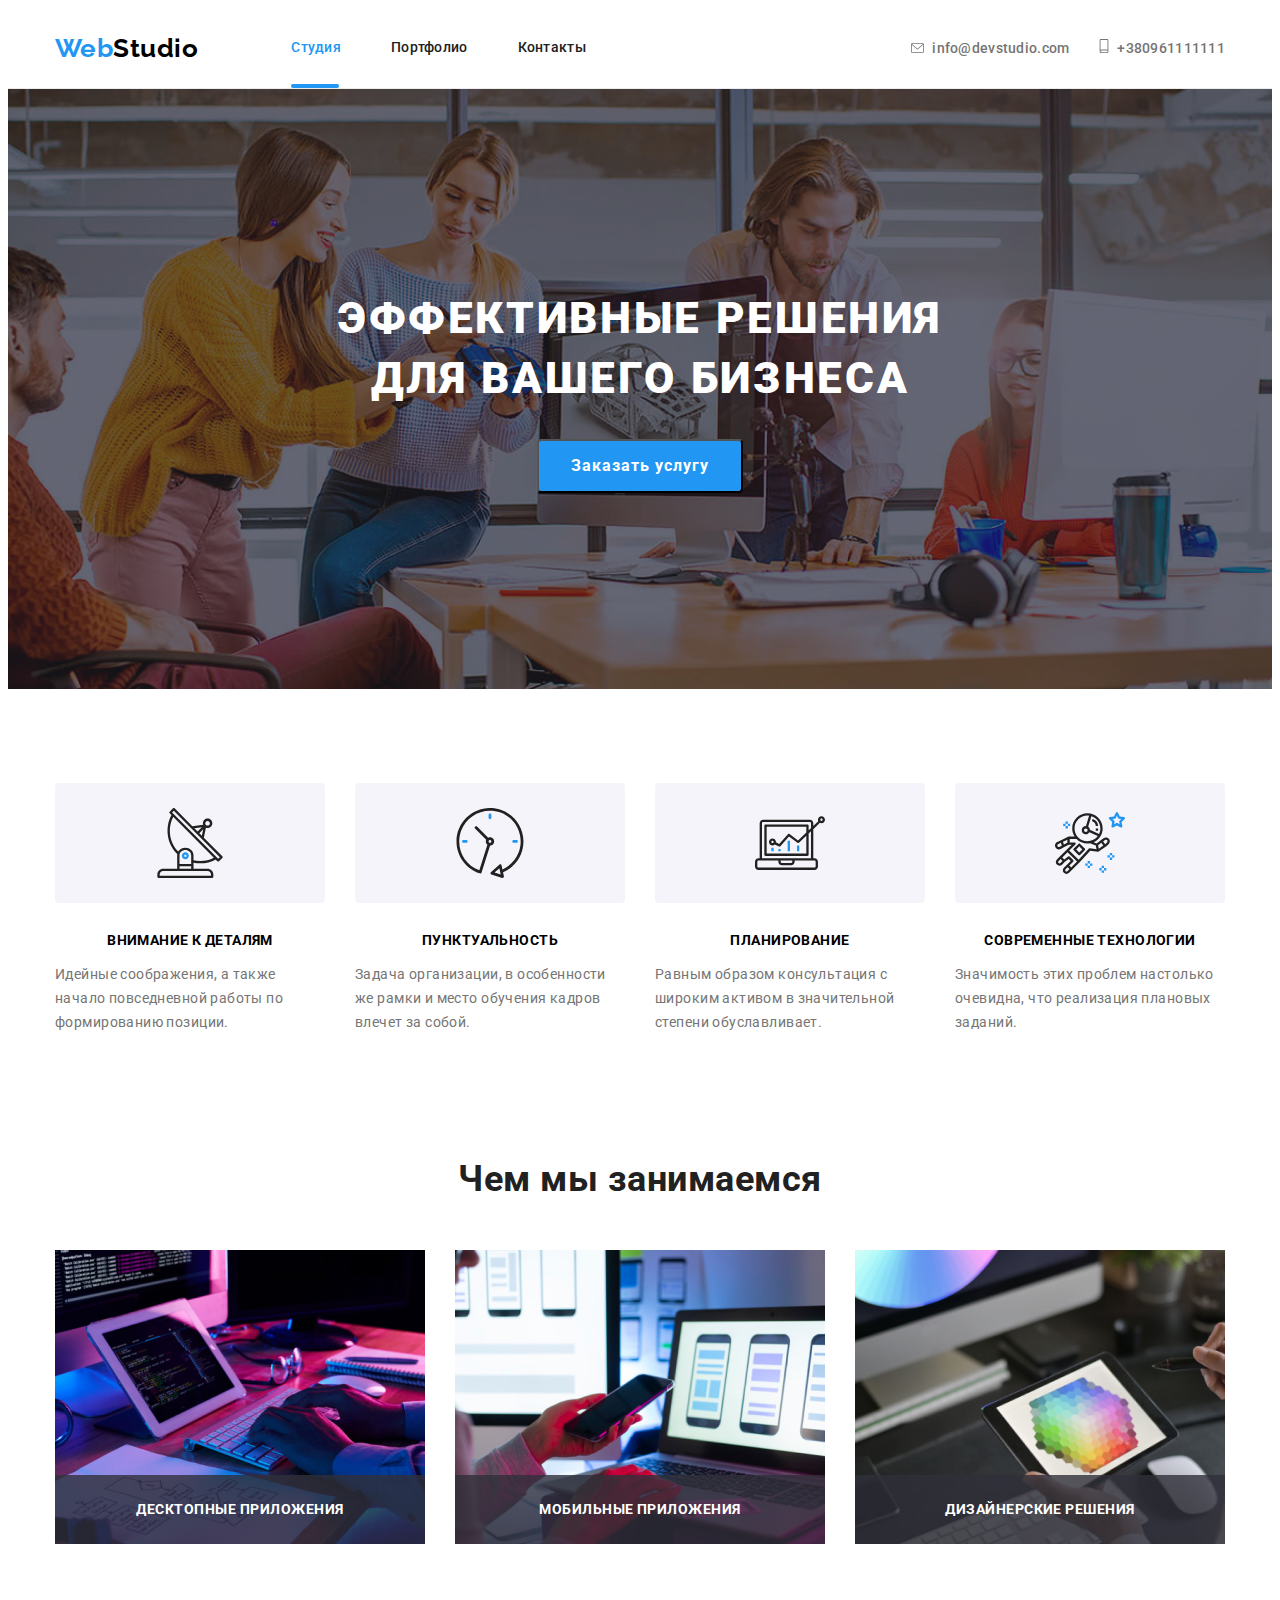
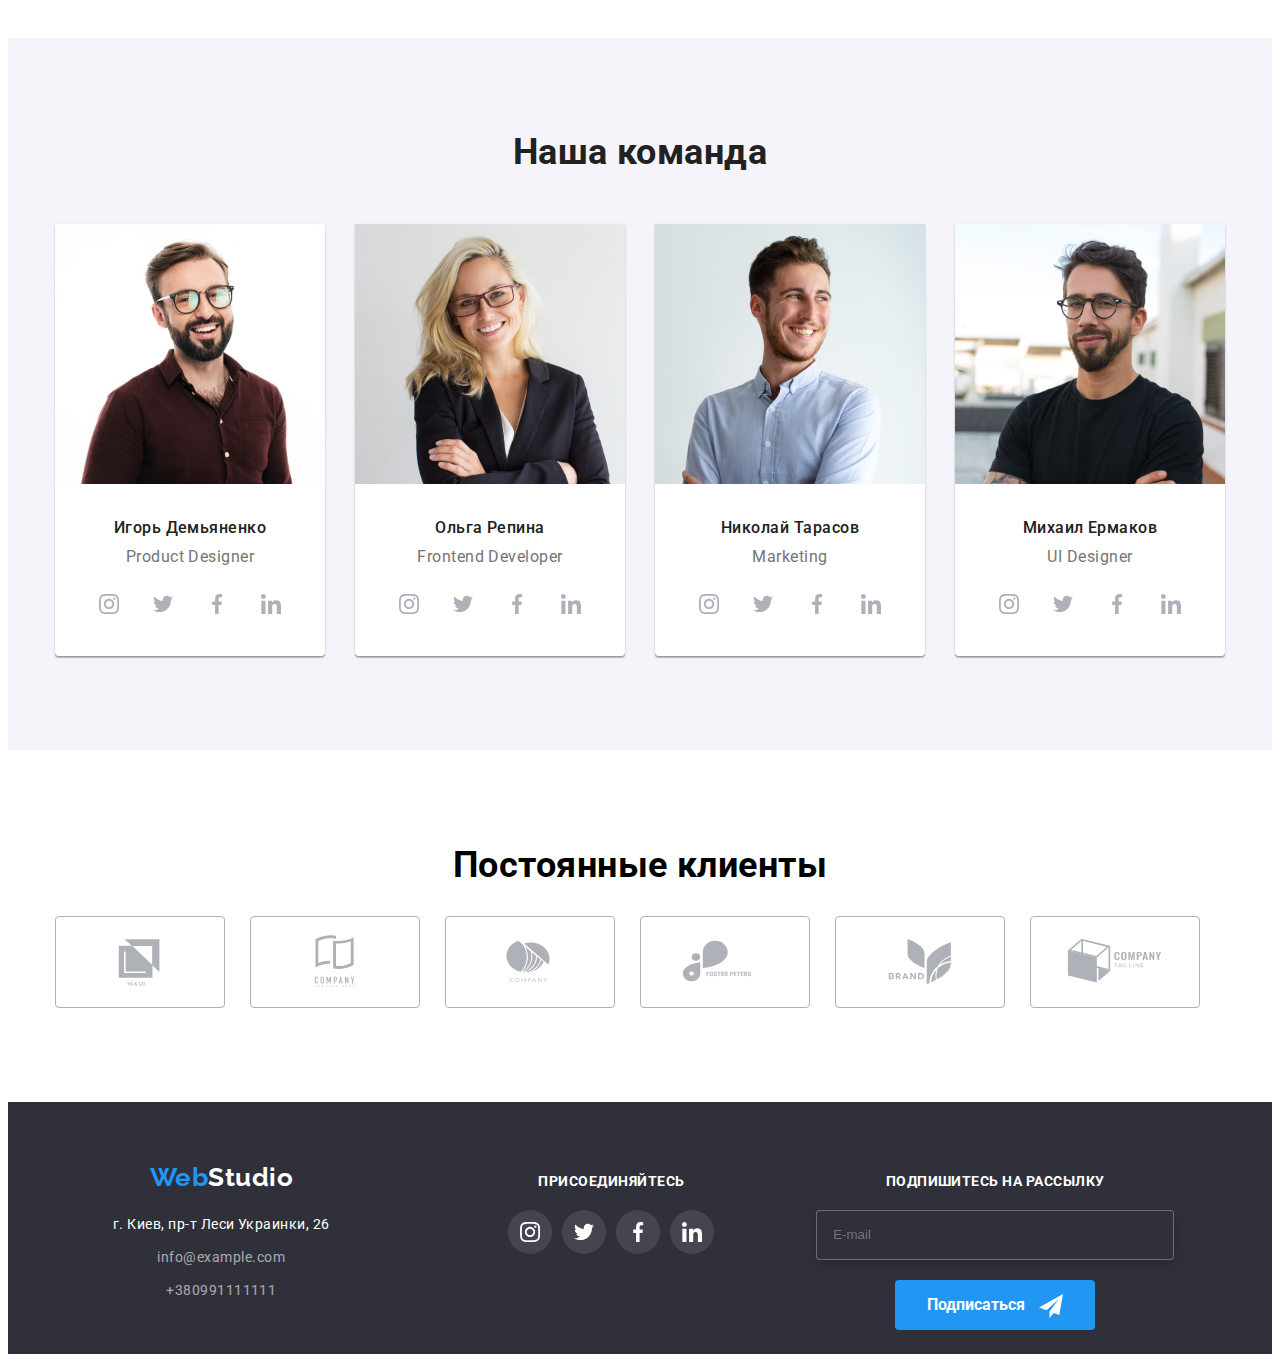
==== commit bfd1b497: "add header portolio" ====
--- a/index.html
+++ b/index.html
@@ -37,8 +37,10 @@
                         </a>
                     </li>
                     <li class="contact__item">
-                        <a class="contact__link" href="tel:+380961111111"><svg class="contact__icon contact__icon--phone" width="10" height="16">
-                        <use href="./images/spraitlast.svg#icon-smartphone"></use></svg>+380961111111</a>
+                        <a class="contact__link" href="tel:+380961111111">
+                        <svg class="contact__icon contact__icon--phone" width="10" height="16">
+                        <use href="./images/spraitlast.svg#icon-smartphone"></use>
+                        </svg>+380961111111</a>
                     </li>
                 </ul>
         </div>
@@ -455,17 +457,22 @@
                 </li>
             </ul>
             </div>
-            <form class="email-form" name="signup_form" autocomplete="on" novalidate>
+            <div class="email-form__wrapper">
+                <form class="email-form" name="signup_form" autocomplete="on" novalidate>
                 <h3 class="email-form__title">Подпишитесь на рассылку</h3>
                 <label class="email-form__label">
                     <input class="email-form__input" type="email" name="email" placeholder="E-mail"/>
                 </label>
-                <button class="email-button" type="submit"><span class="email-button__label">Подписаться</span>
+                <div class="email-button__wrapper">
+                <button class="email-button" type="submit">
+                    <span class="email-button__label">Подписаться</span>
                     <svg class="email-button__image" width="24" height="24">
-                    <use href="./images/spraitlast.svg#icon-icon-send"></use>
+                        <use href="./images/spraitlast.svg#icon-icon-send"></use>
                     </svg>
                 </button>
-            </form>
+                </div>
+                </form>
+            </div>
         </div>
     </footer>   
     <!--Modal window> -->
--- a/css/main.min.css
+++ b/css/main.min.css
@@ -1 +1 @@
-.html{box-sizing:border-box}*,*::before,*::after{box-sizing:border-box}.body{background-color:var(--main-white-color);color:var(--primary-text-color);font-family:Roboto,sans-serif;letter-spacing:.03em;font-style:normal}.section{padding:60px 0;max-width:480px;margin:0 auto}@media screen and (min-width: 768px){.section{padding:60px 0;max-width:768px;margin:0 auto}}@media screen and (min-width: 1200px){.section{padding:94px 0;max-width:1600px;margin:0 auto}}.container{max-width:480px;width:100%;margin-left:0;margin-right:0;padding-left:15px;padding-right:15px}@media screen and (min-width: 768px){.container{max-width:768px}}@media screen and (min-width: 1200px){.container{max-width:1200px;margin:0 auto;margin-left:auto;margin-right:auto;padding-left:15px;padding-right:15px}}.logo{color:#2196f3;font-family:"Raleway",sans-serif;font-weight:700;font-size:24px;line-height:2.01;text-decoration:none;margin-bottom:0}@media screen and (min-width: 768px){.logo{color:#2196f3;font-family:"Raleway",sans-serif;font-weight:700;font-size:24px;line-height:1.17;text-decoration:none;margin-bottom:0}}@media screen and (min-width: 1200px){.logo{color:#2196f3;font-family:"Raleway",sans-serif;font-weight:700;font-size:26px;line-height:1.19;text-decoration:none;margin-bottom:0}}.logo>.logo__label{color:#fff}.page-header{background-color:#fff;border-bottom:1px solid #ececec}.nav{display:flex;justify-content:space-between;margin:0 auto}@media screen and (min-width: 768px){.nav{display:flex;align-items:center;justify-content:center;padding-bottom:0;padding-top:0;margin:0 auto}}@media screen and (min-width: 1200px){.nav{width:1200px;margin:0 auto;margin-left:auto;margin-right:auto;padding-left:15px;padding-right:15px}}.logo__inner{color:#000}.main-nav{background-color:#fff;color:#212121;letter-spacing:.02em}.main-nav__list{display:none}@media screen and (min-width: 768px){.main-nav__list{display:flex;margin-left:93px;margin-top:0;margin-bottom:0;padding:0;color:#212121;list-style-type:none}}@media screen and (min-width: 1200px){.main-nav__list{display:flex;margin-left:93px;margin-top:0;margin-bottom:0;padding:0;color:#212121;list-style-type:none}.main-nav__list .main-nav__list .main-nav__item+.main-nav__item{margin-left:50px}}.main-nav__link{display:block;padding-top:32px;padding-bottom:32px;color:#212121;font-weight:500;font-size:14px;line-height:1.14;text-decoration:none;letter-spacing:.02em;transition:color 250ms cubic-bezier(0.4, 0, 0.2, 1);position:relative}.main-nav__link:hover,.main-nav__link:focus{color:#2196f3}.main-nav{display:none}@media screen and (min-width: 768px){.main-nav{display:flex}}@media screen and (min-width: 1200px){.main-nav{display:flex}}@media screen and (min-width: 768px){.main-nav__list{display:flex;margin-left:88px;margin-top:0;margin-bottom:0;padding:0;color:#212121;list-style:none}}@media screen and (min-width: 1200px){.main-nav__list{display:flex;margin-left:93px;margin-top:0;margin-bottom:0;padding:0;color:#212121;list-style:none}}.main-nav__list .main-nav__item+.main-nav__item{margin-left:50px}.main-nav__list .link--underline::after{content:"";position:absolute;min-width:48px;height:4px;left:0;background-color:#2196f3;border-radius:2px;bottom:0;display:inline-block;background-size:cover}.main-nav__list .link--doubleunderline::after{content:"";position:absolute;min-width:78px;height:4px;background-color:#2196f3;border-radius:2px;bottom:0;left:0;display:inline-block;background-size:cover}.link--underline{color:#2196f3;position:relative}.contact{display:none}@media screen and (min-width: 768px){.contact{display:inline-block;background-color:#fff;list-style:none;margin:0;padding:0;margin-left:84px}}@media screen and (min-width: 1200px){.contact{display:flex;background-color:#fff;list-style:none;margin-bottom:0;margin-top:0;margin-left:auto;padding:0;justify-content:center;text-align:center;align-items:flex-end}}.contact.contact__item+.contact__item{margin-left:30px}.contact__item{display:flex;align-items:center;justify-content:center;padding:0;text-align:center;margin-left:0}@media screen and (min-width: 768px){.contact__item{display:inline-block;background-color:#fff;list-style:none;padding:0}.contact__item:not(:last-child){margin-bottom:10px}}@media screen and (min-width: 1200px){.contact__item{display:flex;justify-content:center;align-items:center;padding:0;text-align:center;margin-left:0}.contact__item:not(:last-child){margin-right:30px;margin-bottom:0}}.contact__icon{cursor:pointer;margin-right:8px;fill:#757575;transition:fill 250ms cubic-bezier(0.4, 0, 0.2, 1)}.contact__icon .contact__link:hover,.contact__link:focus .contact__icon{fill:#2196f3}.contact__link{color:#757575;letter-spacing:.02em;text-decoration:none;font-family:"Roboto",sans-serif;font-weight:500;font-size:14px;line-height:1.17;transition:color 250ms cubic-bezier(0.4, 0, 0.2, 1)}@media screen and (min-width: 768px){.contact__link{font-size:12px}.contact__link:not(:last-child){margin-bottom:10px}}.contact__link:hover,.contact__link:focus{color:#2196f3}.contact__icon{cursor:pointer;margin-right:10px;fill:#757575;transition:fill 250ms cubic-bezier(0.4, 0, 0.2, 1)}.contact__link:hover .contact__icon,.contact__link:focus .contact__icon{fill:#2196f3}@media screen and (min-width: 768px){.contact__icon{width:14px;height:10px;margin-right:8px}}.mobile-nav{margin-right:0}@media screen and (min-width: 768px){.mobile-nav{display:none}}@media screen and (min-width: 1200px){.mobile-nav{display:none}}@media screen and (min-width: 768px){.contact__icon--phone{width:10px;height:14px}}.hero{background-color:#2f303a;height:400px;padding:118px 0;background-color:#fff;text-align:center;background-image:linear-gradient(rgba(47, 48, 58, 0.4), rgba(47, 48, 58, 0.4)),url("/images/hero-mobile.jpg");background-position:center;background-size:cover;background-repeat:no-repeat}@media screen and (min-width: 768px){.hero{background-image:linear-gradient(rgba(47, 48, 58, 0.4), rgba(47, 48, 58, 0.4)),url("/images/tablet-hero.jpg")}}@media screen and (min-width: 1200px){.hero{height:600px;padding:200px 0;background-image:linear-gradient(rgba(47, 48, 58, 0.4), rgba(47, 48, 58, 0.4)),url("../images/hero.jpg")}}.hero__title{color:#fff;font-weight:900;font-size:26px;line-height:1.36;text-align:center;letter-spacing:.06em;text-transform:uppercase;margin-bottom:30px;margin-top:0}@media screen and (min-width: 1200px){.hero__title{font-size:44px}}.hero__wrapper{text-align:center;position:relative}.hero__button{background-color:#2196f3;color:#fff;font-weight:700;font-size:16px;line-height:1.87;letter-spacing:.06em;cursor:pointer;font-family:inherit;border-radius:4px;min-width:200px;padding:10px 32px}.hero__button:hover,.hero__button:focus{color:var #fff;background-color:#188ce8}.button-secondary{color:#212121;background:#f5f4fa;cursor:pointer;font-weight:500;font-size:16px;line-height:1.62;letter-spacing:.03em;font-family:inherit;border-radius:4px;padding:6px 22px;border:none}.filter__list .filter__item+.filter__item{margin-left:8px}.button-secondary:hover,.button-secondary:focus{color:#fff;background-color:#2196f3;cursor:pointer;box-shadow:0px 3px 1px rgba(0,0,0,.1),0px 1px 2px rgba(0,0,0,.08),0px 2px 2px rgba(0,0,0,.12)}.chekbox-button{display:block;text-align:center;background-color:#2196f3;border:none;width:200px;padding:10px 55px;align-items:center;margin:0 auto;box-shadow:0px 4px 4px rgba(0,0,0,.15);border-radius:4px;cursor:pointer}.chekbox-button:hover,.chekbox-button:focus{background-color:#188ce8}.benefits__heading{background-color:#fff;color:rgba(0,0,0,0);font-size:0}.benefits__list{list-style-type:none;display:flex;flex-wrap:wrap;margin-top:0;padding-left:0}@media screen and (min-width: 1200px){.benefits__list{margin-bottom:0}}.benefits__item{width:100%}@media screen and (min-width: 768px){.benefits__item{width:calc((100% - 30px)/2)}.benefits__item:nth-child(odd){margin-right:30px}}@media screen and (min-width: 1200px){.benefits__item{width:270px;display:block;margin-left:0}.benefits__item:not(:last-child){margin-right:30px}}.benefits__item:not(:last-child){margin-bottom:30px}.benefits__thumb{padding:25px;text-align:center;margin-bottom:30px;width:100%;height:120px;border-radius:4px;background-color:#f5f4fa}@media screen and (min-width: 768px){.benefits__thumb{padding:25px;width:354px}}@media screen and (min-width: 1200px){.benefits__thumb{padding:25px;align-items:center;margin-bottom:30px;width:270px;height:120px;border-radius:4px;background-color:#f5f4fa}}.benefits__title{font-weight:700;font-size:14px;line-height:1.14;text-transform:uppercase;letter-spacing:.03em;margin-bottom:10px;margin-top:30px;text-align:center}.benefits__text{background-color:#fff;color:#757575;font-weight:400;font-size:14px;line-height:1.71;letter-spacing:.03em;margin-bottom:0}.benefits__icon{width:70px;height:70px}.work{background-color:#fff;padding-top:0}.work__title{color:#212121;font-weight:700;font-size:36px;line-height:1.16;text-align:center;margin-top:0;margin-bottom:50px}.work__list{display:flex;list-style-type:none;margin-top:0;margin-bottom:0;padding-left:0;padding-right:0}.work__item{position:relative}.work__wrapper{position:relative;margin-bottom:0;margin-top:0}.work__list .work__item:not(:last-child){margin-right:30px}.work__image{display:block}.work__text{display:inline-block;position:absolute;left:0;bottom:0;width:100%;padding-top:27px;padding-bottom:27px;font-weight:700;font-size:14px;line-height:1.14;text-align:center;text-transform:uppercase;color:#fff;background-color:rgba(47,48,58,.8);margin-bottom:0;margin-top:0}.section.work{display:none}@media screen and (min-width: 1200px){.section.work{display:flex}}.team{background-color:#f5f4fa;color:#212121}.team__heading{color:#212121;font-weight:700;font-size:36px;line-height:1.16;text-align:center;margin-top:0;margin-bottom:50px}.team__list{list-style-type:none;margin-bottom:0;margin-top:0;padding-left:0;padding-right:0}@media screen and (min-width: 768px){.team__list{display:flex;flex-wrap:wrap}}@media screen and (min-width: 1200px){.team__list{display:flex;flex-wrap:wrap;justify-content:space-between}}.team__card{background-color:#fff;color:#212121;max-width:480px;width:100%;text-align:center;box-shadow:0px 1px 3px rgba(0,0,0,.12),0px 1px 1px rgba(0,0,0,.14),0px 2px 1px rgba(0,0,0,.2);border-radius:0px 0px 4px 4px}@media screen and (min-width: 1200px){.team__card{width:270px}}.team__wrapper{padding-top:30px}.team__title{font-weight:500;font-size:16px;line-height:1.19;margin-top:0;margin-bottom:10px}.team__post{color:#757575;font-weight:400;font-size:16px;line-height:1.19;margin-top:0;margin-bottom:0}.team__item:not(:last-child){margin-right:0;margin-bottom:30px}@media screen and (min-width: 1200px){.team__item:not(:last-child){margin-right:30px;margin-bottom:0}}@media screen and (min-width: 768px){.team__item{width:calc((100% - 30px)/2)}.team__item:nth-child(2n+1){margin-right:30px}}@media screen and (min-width: 1200px){.team__item{width:calc((100% - 90px)/4)}}.team-network{list-style:none;display:flex;justify-content:center;padding-left:32px;padding-right:32px;padding-bottom:30px;margin-top:16px}.team-network__link{display:flex;width:44px;height:44px;border-radius:50%;background-color:#fff;background-repeat:no-repeat;justify-content:center;align-items:center;fill:#afb1b8;transition:background-color 250ms cubic-bezier(0.4, 0, 0.2, 1)}.team-network__link:hover,.team-network__link:focus{background-color:#2196f3}.team-network__link:hover,.team-network__link:focus{fill:#fff}.team-network__wrapper{display:flex;text-align:center}.team-network__wrapper:hover{color:#2196f3}.team__img{max-width:100%}.customer__title{font-weight:700px;font-size:36px;line-height:1.17;text-align:center;margin-bottom:30px;margin-top:0}.customer__list{list-style:none;margin-top:0;margin-bottom:0;display:flex;justify-content:space-between;padding-left:0;flex-wrap:wrap}@media screen and (min-width: 1200px){.customer__list{flex-wrap:nowrap}}.customer__link{height:100%;display:flex;height:92px;border:1px solid #afb1b8;border-radius:4px;justify-content:center;align-items:center;fill:#afb1b8;transition:fill 250ms cubic-bezier(0.4, 0, 0.2, 1)}.customer__link:hover,.customer__link:focus{fill:#2196f3;border-color:#2196f3}.customer__image{width:106px;height:60px}.customer__item{flex-basis:calc((100% - 30px)/2);margin-bottom:30px}@media screen and (min-width: 768px){.customer__item{flex-basis:calc((100% - 60px)/3);width:226px}}@media screen and (min-width: 1200px){.customer__item{width:170px}}@media screen and (min-width: 768px){.customer__item:nth-child(-n+3){margin-bottom:30px}}@media screen and (min-width: 1200px){.customer__item:nth-child(-n+3){margin-bottom:0}}.customer__item:nth-child(n+5):nth-child(-n+6){margin-bottom:0}.customer__item:nth-child(n+4):nth-child(-n+6){margin-bottom:0}@media screen and (min-width: 768px){.customer__item:nth-child(n+4):nth-child(-n+6){margin-bottom:0x}}@media screen and (min-width: 1200px){.customer__item:nth-child(n+4):nth-child(-n+6){margin-bottom:0}}@media screen and (min-width: 1200px){.customer__link{width:170px}}.team-network__item:not(:last-child){margin-right:10px}.container.customer{max-width:480px;width:100%;margin:0 auto}@media screen and (min-width: 768px){.container.customer{max-width:768px;width:100%;margin:0 auto}}@media screen and (min-width: 1200px){.container.customer{max-width:1200px;width:100%}}.footer-main{background-color:#2f303a;color:#fff;padding-top:60px;padding-bottom:60px;display:block;position:relative;height:603px}@media screen and (min-widht: 1200px){.footer-main{display:flex}}.footer-main__wrapper{display:block;margin:0 auto;margin-left:auto;margin-right:auto;padding-left:15px;padding-right:15px;max-width:480px;width:100%;text-align:center}@media screen and (min-widht: 1200px){.footer-main__wrapper{display:flex;width:1200px;align-items:baseline;margin:0 auto;margin-left:auto;margin-right:auto;padding-left:15px;padding-right:15px}}.container.footer{display:inline-block;padding:0px;margin-left:0;margin-right:0;margin-bottom:60px}@media screen and (min-widht: 1200px){.container.footer{width:231px;padding:0px;margin-left:0;margin-right:70px}}.footer__adress{color:#fff;font-weight:400;font-size:14px;line-height:1.71;text-decoration:none;font-style:normal}.footer__adress:hover,.footer__adress:focus{color:#2196f3}.footer__link{color:rgba(255,255,255,.6);font-family:"Roboto",sans-serif;font-weight:400;font-size:14px;line-height:1.71;text-decoration:none;font-style:normal}.footer__link:hover,.footer__link:focus{color:#2196f3}.footer__list{list-style-type:none;margin:0;vertical-align:auto;padding-left:0;margin-top:20px;width:231px;height:81px;display:inline-block;flex-wrap:wrap;padding:0px}.footer__item:not(:last-child){margin-bottom:9px}.footer-network{height:80px;margin-bottom:60px}@media screen and (min-widht: 1200px){.footer-network{display:flex;flex-wrap:wrap;width:206px;height:80px;margin-top:0;margin-left:0;margin-bottom:0;margin-right:93px}}.footer-network__title{text-transform:uppercase;font-family:"Roboto",sans-serif;font-size:14px;line-height:1.17;font-weight:700px;margin-bottom:20px;text-align:center;margin-top:0}.footer-network__list{display:flex;flex-wrap:wrap;justify-content:center;list-style:none;padding-left:0;margin-top:0;margin-bottom:0}@media screen and (min-widht: 1200px){.footer-network__list{justify-content:space-evenly;list-style:none;padding-left:0;margin-top:0;margin-bottom:0}}.footer-network__item{width:44px;height:44px}.footer-network__item:not(:last-child){margin-right:10px}.footer-network__link{display:flex;width:44px;height:44px;border-radius:50%;background-color:rgba(255,255,255,.1);background-repeat:no-repeat;justify-content:center;align-items:center;transition:background-color 250ms cubic-bezier(0.4, 0, 0.2, 1)}.footer-network__link:hover,.footer-network__link:focus{background-color:#2196f3}.footer-network__image{display:flex;fill:#fff;text-align:center}.email-form__title{color:#fff;font-size:14px;line-height:16.41px;font-weight:700;font-family:"Roboto",sans-serif;text-transform:uppercase;margin-bottom:20px;margin-top:0}.email-form__input{background-color:#2f303a;border:1px solid rgba(255,255,255,.3);filter:drop-shadow(0px 4px 4px rgba(0, 0, 0, 0.15));border-radius:4px;width:450px;height:50px;margin-right:0;margin-top:0;padding-top:15px;padding-bottom:15px;padding-left:16px;color:#fff}@media screen and (min-widht: 1200px){.email-form__input{width:358px}}.email-button{background-color:#2196f3;width:200px;margin:20px 125px 0px 125px;background:#2196f3;border-radius:4px;position:absolute;border:none;cursor:pointer;padding:10px 29px;text-align:center;box-shadow:none;transition:box-shadow 250ms cubic-bezier(0.4, 0, 0.2, 1);display:block}@media screen and (min-widht: 1200px){.email-button{margin-left:0px 0px 0px 12px}}.email-button__image{fill:#fff;vertical-align:middle;margin-left:10px}.email-button__label{color:#fff;font-size:16px;line-height:30px;font-weight:700;font-family:"Roboto",sans-serif;margin:0;padding:0}.email-button:hover{box-shadow:0px 4px 4px rgba(0,0,0,.15);background-color:#188ce8}.backdrop{position:fixed;top:0;left:0;width:100%;height:100%;transition:opacity 250ms cubic-bezier(0.4, 0, 0.2, 1),visibility 250ms cubic-bezier(0.4, 0, 0.2, 1);visibility:visible;opacity:1;background-color:rgba(0,0,0,.3)}.backdrop.is-hidden{opacity:0;pointer-events:none;visibility:hidden}.modal{position:absolute;top:50%;left:50%;width:528px;background-color:#fff;transform:translate(-50%, -50%);transition:transform 250ms cubic-bezier(0.4, 0, 0.2, 1);box-shadow:0px 1px 3px rgba(0,0,0,.12),0px 1px 1px rgba(0,0,0,.14),0px 2px 1px rgba(0,0,0,.2);border-radius:4px;padding:40px}.modal__button{width:30px;height:30px;margin:0;padding:0;cursor:pointer;border-radius:50%;background:#fff;border:1px solid rgba(0,0,0,.1);position:absolute;top:8px;right:8px;padding:5px;transition:fill 250ms cubic-bezier(0.4, 0, 0.2, 1)}.modal__button:hover,.modal__button:focus{fill:#2196f3}.modal__title{font-family:"Roboto",sans-serif;font-weight:700;font-size:20px;line-height:23.44px;text-align:center;margin-bottom:12px;margin-top:0}.modal__span{font-family:"Roboto",sans-serif;font-weight:400;font-size:12px;line-height:14.06px;color:#757575;margin-bottom:4px;display:block}.modal__span:not(:last-child){margin-top:10px}.modal__span:last-child{margin-top:0}.modal__wrapper{display:flex;justify-content:center;margin-left:0;margin-right:0;position:relative}.modal__image{fill:#000;position:absolute;top:50%;left:10px;transform:translateY(-50%);transition:fill 250ms cubic-bezier(0.4, 0, 0.2, 1)}.modal__image:hover{fill:#2196f3}.modal__input{width:448px;height:40px;border:1px solid rgba(33,33,33,.2);border-radius:4px;padding:8px 8px 8px 42px;outline:none;color:#757575;cursor:pointer;transition:border-color 250ms cubic-bezier(0.4, 0, 0.2, 1)}.modal__input:hover,.modal__input:focus{border:1px solid #2196f3}.modal__input:hover+.modal__image{fill:#2196f3}.modal__input:hover+.modal__image{fill:#2196f3}.modal__coments{width:448px;height:120px;border:1px solid rgba(33,33,33,.2);border-radius:4px;resize:none;padding:12px 16px;outline:none;color:#757575;cursor:pointer;transition:border-color 250ms cubic-bezier(0.4, 0, 0.2, 1)}.modal__coments:hover,.modal__coments:focus{border:1px solid #2196f3}.modal__coments::placeholder{font-family:"Roboto",sans-serif;font-style:normal;font-weight:400;font-size:12px;line-height:14px;letter-spacing:.01em;color:rgba(117,117,117,.5);cursor:pointer}.chekbox>span{font-family:"Roboto",sans-serif;font-style:normal;font-weight:400;font-size:14px;line-height:1.71;letter-spacing:.03em;color:#757575}.chekbox__hidden{position:absolute;white-space:nowrap;width:1px;height:1px;overflow:hidden;border:0;padding:0;clip:rect(0 0 0 0);clip-path:inset(50%);margin:-1px}.chekbox__hidden:checked+.checkbox__image{opacity:1;background-color:#2196f3}.chekbox{display:flex;align-items:center;height:24px;margin-bottom:30px;margin-top:20px;margin-left:0;margin-right:0;padding-left:20px}.chekbox__image{fill:#fff;position:absolute;opacity:0;background-color:#fff}.chekbox__fake{border:2px solid #000;width:16px;height:15px;margin-right:7px;border-radius:2px}.chekbox__link{text-decoration:none;color:#2196f3}.chekbox-button__label{font-family:"Roboto",sans-serif;font-size:16px;line-height:1.87;color:#fff;padding:0}.chekbox__hidden:checked+.chekbox__image{opacity:1;background-color:#2196f3}.main{background-color:#fff}.filter__title{color:rgba(0,0,0,0);font-size:0}.filter__list{list-style-type:none;display:flex;justify-content:center;padding-bottom:50px;margin-top:0;margin-bottom:0}.examples__list{list-style-type:none;letter-spacing:.06em;display:flex;flex-wrap:wrap;margin-top:0;margin-bottom:0;padding:0}.examples__title{font-family:"Roboto",sans-serif;font-weight:700;font-size:18px;line-height:2;margin-bottom:4px;margin-top:0}.examples__link{background-color:#fff;color:#212121;text-decoration:none;display:flex;flex-direction:column}.examples__link:hover,.examples__link:focus{box-shadow:0px 1px 1px rgba(0,0,0,.12),0px 4px 4px rgba(0,0,0,.06),1px 4px 6px rgba(0,0,0,.16)}.examples__paragraph{color:#757575;font-weight:400;font-size:16px;line-height:1.88;letter-spacing:.03em;margin-bottom:0;margin-top:0}.examples__item{width:370px;margin-right:30px;margin-bottom:30px;cursor:pointer}.examples__item:nth-last-child(-n+3){margin-bottom:0}.examples__item:nth-child(3n){margin-right:0}.examples__wrapper{display:flex;flex-direction:column;text-align:justify;padding:20px 24px;border-right:1px solid #eee;border-bottom:1px solid #eee;border-left:1px solid #eee}.examples__text{display:inline-block;position:absolute;top:0;left:0;width:100%;height:100%;padding:63px 24px;color:#fff;font-size:18px;font-weight:400;line-height:1.55;text-align:left;background-color:rgba(33,150,243,.9);margin-top:0;transition:transform 250ms cubic-bezier(0.4, 0, 0.2, 1);transform:translateY(100%)}.examples__overlay{position:relative;overflow:hidden}.container.examples{display:flex;flex-wrap:wrap}.examples__link:hover .examples__text,.examples__link:focus .examples__text{transform:translateY(0)}.examples__overlay>img{display:block}/*# sourceMappingURL=main.min.css.map */+.html{box-sizing:border-box}*,*::before,*::after{box-sizing:border-box}.body{background-color:var(--main-white-color);color:var(--primary-text-color);font-family:Roboto,sans-serif;letter-spacing:.03em;font-style:normal}.section{padding:60px 0;max-width:480px;margin:0 auto;padding-left:15px;padding-right:15px}@media screen and (min-width: 768px){.section{padding:60px 0;max-width:768px;margin:0 auto}}@media screen and (min-width: 1200px){.section{padding:94px 0;max-width:1600px;margin:0 auto}}.container{max-width:480px;width:100%;margin:0 auto;margin-left:0;margin-right:0;padding-left:15px;padding-right:15px}@media screen and (min-width: 768px){.container{max-width:768px;margin:0 auto;padding-left:15px;padding-right:15px}}@media screen and (min-width: 1200px){.container{max-width:1200px;margin:0 auto;padding-left:15px;padding-right:15px;padding-bottom:0;padding-top:0}}.logo{color:#2196f3;font-family:"Raleway",sans-serif;font-weight:700;font-size:24px;line-height:2.01;text-decoration:none;margin-bottom:0}@media screen and (min-width: 768px){.logo{color:#2196f3;font-family:"Raleway",sans-serif;font-weight:700;font-size:24px;line-height:1.17;text-decoration:none;margin-bottom:0}}@media screen and (min-width: 1200px){.logo{color:#2196f3;font-family:"Raleway",sans-serif;font-weight:700;font-size:26px;line-height:1.19;text-decoration:none;margin-bottom:0}}.logo>.logo__label{color:#fff}.page-header{background-color:#fff;border-bottom:1px solid #ececec}.nav{display:flex;justify-content:space-between;margin:0 auto}@media screen and (min-width: 768px){.nav{display:flex;align-items:center;justify-content:center;padding-bottom:0;padding-top:0;margin:0 auto}}@media screen and (min-width: 1200px){.nav{width:1200px;margin:0 auto;margin-left:auto;margin-right:auto;padding-left:15px;padding-right:15px}}.logo__inner{color:#000}.main-nav{background-color:#fff;color:#212121;letter-spacing:.02em}.main-nav__list{display:none}@media screen and (min-width: 768px){.main-nav__list{display:flex;margin-left:93px;margin-top:0;margin-bottom:0;padding:0;color:#212121;list-style-type:none}}@media screen and (min-width: 1200px){.main-nav__list{display:flex;margin-left:93px;margin-top:0;margin-bottom:0;padding:0;color:#212121;list-style-type:none}.main-nav__list .main-nav__list .main-nav__item+.main-nav__item{margin-left:50px}}.main-nav__link{display:block;padding-top:32px;padding-bottom:32px;color:#212121;font-weight:500;font-size:14px;line-height:1.14;text-decoration:none;letter-spacing:.02em;transition:color 250ms cubic-bezier(0.4, 0, 0.2, 1);position:relative}.main-nav__link:hover,.main-nav__link:focus{color:#2196f3}.main-nav{display:none}@media screen and (min-width: 768px){.main-nav{display:flex}}@media screen and (min-width: 1200px){.main-nav{display:flex}}@media screen and (min-width: 768px){.main-nav__list{display:flex;margin-left:88px;margin-top:0;margin-bottom:0;padding:0;color:#212121;list-style:none}}@media screen and (min-width: 1200px){.main-nav__list{display:flex;margin-left:93px;margin-top:0;margin-bottom:0;padding:0;color:#212121;list-style:none}}.main-nav__list .main-nav__item+.main-nav__item{margin-left:50px}.main-nav__list .link--underline::after{content:"";position:absolute;min-width:48px;height:4px;left:0;background-color:#2196f3;border-radius:2px;bottom:0;display:inline-block;background-size:cover}.main-nav__list .link--doubleunderline::after{content:"";position:absolute;min-width:78px;height:4px;background-color:#2196f3;border-radius:2px;bottom:0;left:0;display:inline-block;background-size:cover}.link--underline{color:#2196f3;position:relative}.contact{display:none}@media screen and (min-width: 768px){.contact{display:inline-block;background-color:#fff;list-style:none;margin:0;padding:0;margin-left:84px}}@media screen and (min-width: 1200px){.contact{display:flex;background-color:#fff;list-style:none;margin-bottom:0;margin-top:0;margin-left:auto;padding:0;justify-content:center;text-align:center;align-items:flex-end}}.contact.contact__item+.contact__item{margin-left:30px}.contact__item{display:flex;align-items:center;justify-content:center;padding:0;text-align:center;margin-left:0}@media screen and (min-width: 768px){.contact__item{display:inline-block;background-color:#fff;list-style:none;padding:0}.contact__item:not(:last-child){margin-bottom:10px}}@media screen and (min-width: 1200px){.contact__item{display:flex;justify-content:center;align-items:center;padding:0;text-align:center;margin-left:0}.contact__item:not(:last-child){margin-right:30px;margin-bottom:0}}.contact__icon{cursor:pointer;margin-right:8px;fill:#757575;transition:fill 250ms cubic-bezier(0.4, 0, 0.2, 1)}.contact__icon .contact__link:hover,.contact__link:focus .contact__icon{fill:#2196f3}.contact__link{color:#757575;letter-spacing:.02em;text-decoration:none;font-family:"Roboto",sans-serif;font-weight:500;font-size:14px;line-height:1.17;transition:color 250ms cubic-bezier(0.4, 0, 0.2, 1)}@media screen and (min-width: 768px){.contact__link{font-size:12px}.contact__link:not(:last-child){margin-bottom:10px}}@media screen and (min-width: 1200px){.contact__link{font-size:14px}}.contact__link:hover,.contact__link:focus{color:#2196f3}.contact__icon{cursor:pointer;margin-right:10px;fill:#757575;transition:fill 250ms cubic-bezier(0.4, 0, 0.2, 1)}.contact__link:hover .contact__icon,.contact__link:focus .contact__icon{fill:#2196f3}@media screen and (min-width: 768px){.contact__icon{width:13px;height:10px;margin-right:8px}}.mobile-nav{margin-right:0}@media screen and (min-width: 768px){.mobile-nav{display:none}}@media screen and (min-width: 1200px){.mobile-nav{display:none}}@media screen and (min-width: 768px){.contact__icon--phone{width:10px;height:14px}}.hero{background-color:#2f303a;height:400px;padding:118px 0;background-color:#fff;text-align:center;background-image:linear-gradient(rgba(47, 48, 58, 0.4), rgba(47, 48, 58, 0.4)),url("/images/hero-mobile.jpg");background-position:center;background-size:cover;background-repeat:no-repeat}@media screen and (min-width: 768px){.hero{background-image:linear-gradient(rgba(47, 48, 58, 0.4), rgba(47, 48, 58, 0.4)),url("/images/tablet-hero.jpg")}}@media screen and (min-width: 1200px){.hero{height:600px;padding:200px 0;background-image:linear-gradient(rgba(47, 48, 58, 0.4), rgba(47, 48, 58, 0.4)),url("../images/hero.jpg")}}.hero__title{color:#fff;font-weight:900;font-size:26px;line-height:1.36;text-align:center;letter-spacing:.06em;text-transform:uppercase;margin-bottom:30px;margin-top:0}@media screen and (min-width: 1200px){.hero__title{font-size:44px}}.hero__wrapper{text-align:center;position:relative}.hero__button{background-color:#2196f3;color:#fff;font-weight:700;font-size:16px;line-height:1.87;letter-spacing:.06em;cursor:pointer;font-family:inherit;border-radius:4px;min-width:200px;padding:10px 32px}.hero__button:hover,.hero__button:focus{color:var #fff;background-color:#188ce8}.button-secondary{color:#212121;background:#f5f4fa;cursor:pointer;font-weight:500;font-size:16px;line-height:1.62;letter-spacing:.03em;font-family:inherit;border-radius:4px;padding:6px 22px;border:none}.filter__list .filter__item+.filter__item{margin-left:8px}.button-secondary:hover,.button-secondary:focus{color:#fff;background-color:#2196f3;cursor:pointer;box-shadow:0px 3px 1px rgba(0,0,0,.1),0px 1px 2px rgba(0,0,0,.08),0px 2px 2px rgba(0,0,0,.12)}.chekbox-button{display:block;text-align:center;background-color:#2196f3;border:none;width:200px;padding:10px 55px;align-items:center;margin:0 auto;box-shadow:0px 4px 4px rgba(0,0,0,.15);border-radius:4px;cursor:pointer}.chekbox-button:hover,.chekbox-button:focus{background-color:#188ce8}.benefits__heading{background-color:#fff;color:rgba(0,0,0,0);font-size:0}.benefits__list{list-style-type:none;display:flex;flex-wrap:wrap;margin-top:0;padding-left:0}@media screen and (min-width: 1200px){.benefits__list{margin-bottom:0}}.benefits__item{width:100%}@media screen and (min-width: 768px){.benefits__item{width:calc((100% - 30px)/2)}.benefits__item:nth-child(odd){margin-right:30px}}@media screen and (min-width: 1200px){.benefits__item{width:270px;display:block;margin-left:0}.benefits__item:not(:last-child){margin-right:30px}}.benefits__item:not(:last-child){margin-bottom:30px}.benefits__thumb{padding:25px;text-align:center;margin-bottom:30px;width:100%;height:120px;border-radius:4px;background-color:#f5f4fa}@media screen and (min-width: 768px){.benefits__thumb{padding:25px;width:354px}}@media screen and (min-width: 1200px){.benefits__thumb{padding:25px;align-items:center;margin-bottom:30px;width:270px;height:120px;border-radius:4px;background-color:#f5f4fa}}.benefits__title{font-weight:700;font-size:14px;line-height:1.14;text-transform:uppercase;letter-spacing:.03em;margin-bottom:10px;margin-top:30px;text-align:center}.benefits__text{background-color:#fff;color:#757575;font-weight:400;font-size:14px;line-height:1.71;letter-spacing:.03em;margin-bottom:0}.benefits__icon{width:70px;height:70px}.work{background-color:#fff;padding-top:0}.work__title{color:#212121;font-weight:700;font-size:36px;line-height:1.16;text-align:center;margin-top:0;margin-bottom:50px}.work__list{display:flex;list-style-type:none;margin-top:0;margin-bottom:0;padding-left:0;padding-right:0}.work__item{position:relative}.work__wrapper{position:relative;margin-bottom:0;margin-top:0}.work__list .work__item:not(:last-child){margin-right:30px}.work__image{display:block}.work__text{display:inline-block;position:absolute;left:0;bottom:0;width:100%;padding-top:27px;padding-bottom:27px;font-weight:700;font-size:14px;line-height:1.14;text-align:center;text-transform:uppercase;color:#fff;background-color:rgba(47,48,58,.8);margin-bottom:0;margin-top:0}.section.work{display:none}@media screen and (min-width: 1200px){.section.work{display:flex}}.team{background-color:#f5f4fa;color:#212121}.team__heading{color:#212121;font-weight:700;font-size:36px;line-height:1.16;text-align:center;margin-top:0;margin-bottom:50px}.team__list{list-style-type:none;margin-bottom:0;margin-top:0;padding-left:0;padding-right:0}@media screen and (min-width: 768px){.team__list{display:flex;flex-wrap:wrap}}@media screen and (min-width: 1200px){.team__list{display:flex;flex-wrap:wrap;justify-content:space-between}}.team__card{background-color:#fff;color:#212121;max-width:480px;width:100%;text-align:center;box-shadow:0px 1px 3px rgba(0,0,0,.12),0px 1px 1px rgba(0,0,0,.14),0px 2px 1px rgba(0,0,0,.2);border-radius:0px 0px 4px 4px}@media screen and (min-width: 1200px){.team__card{width:270px}}.team__wrapper{padding-top:30px}.team__title{font-weight:500;font-size:16px;line-height:1.19;margin-top:0;margin-bottom:10px}.team__post{color:#757575;font-weight:400;font-size:16px;line-height:1.19;margin-top:0;margin-bottom:0}.team__item:not(:last-child){margin-right:0;margin-bottom:30px}@media screen and (min-width: 1200px){.team__item:not(:last-child){margin-right:30px;margin-bottom:0}}@media screen and (min-width: 768px){.team__item{width:calc((100% - 30px)/2)}.team__item:nth-child(2n+1){margin-right:30px}}@media screen and (min-width: 1200px){.team__item{width:calc((100% - 90px)/4)}}.team-network{list-style:none;display:flex;justify-content:center;padding-left:32px;padding-right:32px;padding-bottom:30px;margin-top:16px}.team-network__link{display:flex;width:44px;height:44px;border-radius:50%;background-color:#fff;background-repeat:no-repeat;justify-content:center;align-items:center;fill:#afb1b8;transition:background-color 250ms cubic-bezier(0.4, 0, 0.2, 1)}.team-network__link:hover,.team-network__link:focus{background-color:#2196f3}.team-network__link:hover,.team-network__link:focus{fill:#fff}.team-network__wrapper{display:flex;text-align:center}.team-network__wrapper:hover{color:#2196f3}.team__img{max-width:100%}.customer__title{font-weight:700px;font-size:36px;line-height:1.17;text-align:center;margin-bottom:30px;margin-top:0}.customer__list{list-style:none;margin-top:0;margin-bottom:0;display:flex;justify-content:space-between;padding-left:0;flex-wrap:wrap}@media screen and (min-width: 1200px){.customer__list{flex-wrap:nowrap}}.customer__link{height:100%;display:flex;height:92px;border:1px solid #afb1b8;border-radius:4px;justify-content:center;align-items:center;fill:#afb1b8;transition:fill 250ms cubic-bezier(0.4, 0, 0.2, 1)}.customer__link:hover,.customer__link:focus{fill:#2196f3;border-color:#2196f3}.customer__image{width:106px;height:60px}.customer__item{flex-basis:calc((100% - 30px)/2);margin-bottom:30px}@media screen and (min-width: 768px){.customer__item{flex-basis:calc((100% - 60px)/3);width:226px}}@media screen and (min-width: 1200px){.customer__item{width:170px}}@media screen and (min-width: 768px){.customer__item:nth-child(-n+3){margin-bottom:30px}}@media screen and (min-width: 1200px){.customer__item:nth-child(-n+3){margin-bottom:0}}.customer__item:nth-child(n+5):nth-child(-n+6){margin-bottom:0}.customer__item:nth-child(n+4):nth-child(-n+6){margin-bottom:0}@media screen and (min-width: 768px){.customer__item:nth-child(n+4):nth-child(-n+6){margin-bottom:0x}}@media screen and (min-width: 1200px){.customer__item:nth-child(n+4):nth-child(-n+6){margin-bottom:0}}@media screen and (min-width: 1200px){.customer__link{width:170px}}.team-network__item:not(:last-child){margin-right:10px}.container.customer{max-width:480px;width:100%;margin:0 auto}@media screen and (min-width: 768px){.container.customer{max-width:768px;width:100%;margin:0 auto}}@media screen and (min-width: 1200px){.container.customer{max-width:1200px;width:100%}}.footer-main{background-color:#2f303a;color:#fff;padding-top:60px;padding-bottom:60px;display:block;position:relative;height:603px}@media screen and (min-width: 768px){.footer-main{height:603px}}@media screen and (min-width: 1200px){.footer-main{display:flex;height:252px}}.footer-main__wrapper{display:block;margin:0 auto;margin-left:auto;margin-right:auto;padding-left:15px;padding-right:15px;max-width:480px;width:100%;text-align:center}@media screen and (min-width: 768px){.footer-main__wrapper{max-width:768px;display:flex;flex-wrap:wrap;justify-content:space-around}}@media screen and (min-width: 1200px){.footer-main__wrapper{display:flex;max-width:1200px;margin:0 auto;margin-left:auto;margin-right:auto;padding-left:15px;padding-right:15px;align-items:baseline}}.container.footer{display:inline-block;padding:0px;margin-left:0;margin-right:0;margin-bottom:60px}@media screen and (min-width: 768px){.container.footer{width:232px}}@media screen and (min-width: 1200px){.container.footer{width:231px;padding:0px;margin-left:0;margin-right:70px}}.footer__adress{color:#fff;font-weight:400;font-size:14px;line-height:1.71;text-decoration:none;font-style:normal}.footer__adress:hover,.footer__adress:focus{color:#2196f3}.footer__link{color:rgba(255,255,255,.6);font-family:"Roboto",sans-serif;font-weight:400;font-size:14px;line-height:1.71;text-decoration:none;font-style:normal}.footer__link:hover,.footer__link:focus{color:#2196f3}.footer__list{list-style-type:none;margin:0;vertical-align:auto;padding-left:0;margin-top:20px;width:231px;height:81px;display:inline-block;flex-wrap:wrap;padding:0px}.footer__item:not(:last-child){margin-bottom:9px}.footer-network{height:80px;margin-bottom:60px}@media screen and (min-widht: 1200px){.footer-network{display:flex;flex-wrap:wrap;width:206px;height:80px;margin-top:0;margin-left:0;margin-bottom:0;margin-right:93px}}.footer-network__title{text-transform:uppercase;font-family:"Roboto",sans-serif;font-size:14px;line-height:1.17;font-weight:700px;margin-bottom:20px;text-align:center;margin-top:0}.footer-network__list{display:flex;flex-wrap:wrap;justify-content:center;list-style:none;padding-left:0;margin-top:0;margin-bottom:0}@media screen and (min-widht: 1200px){.footer-network__list{justify-content:space-evenly;list-style:none;padding-left:0;margin-top:0;margin-bottom:0}}.footer-network__item{width:44px;height:44px}.footer-network__item:not(:last-child){margin-right:10px}.footer-network__link{display:flex;width:44px;height:44px;border-radius:50%;background-color:rgba(255,255,255,.1);background-repeat:no-repeat;justify-content:center;align-items:center;transition:background-color 250ms cubic-bezier(0.4, 0, 0.2, 1)}.footer-network__link:hover,.footer-network__link:focus{background-color:#2196f3}.footer-network__image{display:flex;fill:#fff;text-align:center}.email-form__title{color:#fff;font-size:14px;line-height:16.41px;font-weight:700;font-family:"Roboto",sans-serif;text-transform:uppercase;margin-bottom:20px;margin-top:0}.email-form__input{background-color:#2f303a;border:1px solid rgba(255,255,255,.3);filter:drop-shadow(0px 4px 4px rgba(0, 0, 0, 0.15));border-radius:4px;max-width:450px;width:100%;height:50px;margin-right:0;margin-top:0;padding-top:15px;padding-bottom:15px;padding-left:16px;margin-bottom:20px;color:#fff}@media screen and (min-width: 768px){.email-form__input{width:450px}}@media screen and (min-width: 1200px){.email-form__input{max-width:358px}}.email-button{background-color:#2196f3;width:200px;margin:0;background:#2196f3;border-radius:4px;position:absolute;border:none;cursor:pointer;padding:10px 29px;text-align:center;box-shadow:none;transition:box-shadow 250ms cubic-bezier(0.4, 0, 0.2, 1);display:block}@media screen and (min-widht: 1200px){.email-button{display:flex}}.email-button__image{fill:#fff;vertical-align:middle;margin-left:10px}.email-button__label{color:#fff;font-size:16px;line-height:30px;font-weight:700;font-family:"Roboto",sans-serif;margin:0;padding:0}.email-button:hover{box-shadow:0px 4px 4px rgba(0,0,0,.15);background-color:#188ce8}.email-form__wrapper{display:block}@media screen and (min-widht: 768px){.email-form__wrapper{display:flex}}.email-button__wrapper{margin:0 auto;max-width:200px;width:100%}@media screen and (min-widht: 768px){.email-button__wrapper{margin-top:20px}}@media screen and (min-widht: 1200px){.email-button__wrapper{margin:0}}.backdrop{position:fixed;top:0;left:0;width:100%;height:100%;transition:opacity 250ms cubic-bezier(0.4, 0, 0.2, 1),visibility 250ms cubic-bezier(0.4, 0, 0.2, 1);visibility:visible;opacity:1;background-color:rgba(0,0,0,.3)}.backdrop.is-hidden{opacity:0;pointer-events:none;visibility:hidden}.modal{position:absolute;top:50%;left:50%;width:528px;background-color:#fff;transform:translate(-50%, -50%);transition:transform 250ms cubic-bezier(0.4, 0, 0.2, 1);box-shadow:0px 1px 3px rgba(0,0,0,.12),0px 1px 1px rgba(0,0,0,.14),0px 2px 1px rgba(0,0,0,.2);border-radius:4px;padding:40px}.modal__button{width:30px;height:30px;margin:0;padding:0;cursor:pointer;border-radius:50%;background:#fff;border:1px solid rgba(0,0,0,.1);position:absolute;top:8px;right:8px;padding:5px;transition:fill 250ms cubic-bezier(0.4, 0, 0.2, 1)}.modal__button:hover,.modal__button:focus{fill:#2196f3}.modal__title{font-family:"Roboto",sans-serif;font-weight:700;font-size:20px;line-height:23.44px;text-align:center;margin-bottom:12px;margin-top:0}.modal__span{font-family:"Roboto",sans-serif;font-weight:400;font-size:12px;line-height:14.06px;color:#757575;margin-bottom:4px;display:block}.modal__span:not(:last-child){margin-top:10px}.modal__span:last-child{margin-top:0}.modal__wrapper{display:flex;justify-content:center;margin-left:0;margin-right:0;position:relative}.modal__image{fill:#000;position:absolute;top:50%;left:10px;transform:translateY(-50%);transition:fill 250ms cubic-bezier(0.4, 0, 0.2, 1)}.modal__image:hover{fill:#2196f3}.modal__input{width:448px;height:40px;border:1px solid rgba(33,33,33,.2);border-radius:4px;padding:8px 8px 8px 42px;outline:none;color:#757575;cursor:pointer;transition:border-color 250ms cubic-bezier(0.4, 0, 0.2, 1)}.modal__input:hover,.modal__input:focus{border:1px solid #2196f3}.modal__input:hover+.modal__image{fill:#2196f3}.modal__input:hover+.modal__image{fill:#2196f3}.modal__coments{width:448px;height:120px;border:1px solid rgba(33,33,33,.2);border-radius:4px;resize:none;padding:12px 16px;outline:none;color:#757575;cursor:pointer;transition:border-color 250ms cubic-bezier(0.4, 0, 0.2, 1)}.modal__coments:hover,.modal__coments:focus{border:1px solid #2196f3}.modal__coments::placeholder{font-family:"Roboto",sans-serif;font-style:normal;font-weight:400;font-size:12px;line-height:14px;letter-spacing:.01em;color:rgba(117,117,117,.5);cursor:pointer}.chekbox>span{font-family:"Roboto",sans-serif;font-style:normal;font-weight:400;font-size:14px;line-height:1.71;letter-spacing:.03em;color:#757575}.chekbox__hidden{position:absolute;white-space:nowrap;width:1px;height:1px;overflow:hidden;border:0;padding:0;clip:rect(0 0 0 0);clip-path:inset(50%);margin:-1px}.chekbox__hidden:checked+.checkbox__image{opacity:1;background-color:#2196f3}.chekbox{display:flex;align-items:center;height:24px;margin-bottom:30px;margin-top:20px;margin-left:0;margin-right:0;padding-left:20px}.chekbox__image{fill:#fff;position:absolute;opacity:0;background-color:#fff}.chekbox__fake{border:2px solid #000;width:16px;height:15px;margin-right:7px;border-radius:2px}.chekbox__link{text-decoration:none;color:#2196f3}.chekbox-button__label{font-family:"Roboto",sans-serif;font-size:16px;line-height:1.87;color:#fff;padding:0}.chekbox__hidden:checked+.chekbox__image{opacity:1;background-color:#2196f3}.main{background-color:#fff}.filter__title{color:rgba(0,0,0,0);font-size:0}.filter__list{list-style-type:none;display:flex;justify-content:center;padding-bottom:50px;margin-top:0;margin-bottom:0}.examples__list{list-style-type:none;letter-spacing:.06em;display:flex;flex-wrap:wrap;margin-top:0;margin-bottom:0;padding:0}.examples__title{font-family:"Roboto",sans-serif;font-weight:700;font-size:18px;line-height:2;margin-bottom:4px;margin-top:0}.examples__link{background-color:#fff;color:#212121;text-decoration:none;display:flex;flex-direction:column}.examples__link:hover,.examples__link:focus{box-shadow:0px 1px 1px rgba(0,0,0,.12),0px 4px 4px rgba(0,0,0,.06),1px 4px 6px rgba(0,0,0,.16)}.examples__paragraph{color:#757575;font-weight:400;font-size:16px;line-height:1.88;letter-spacing:.03em;margin-bottom:0;margin-top:0}.examples__item{width:370px;margin-right:30px;margin-bottom:30px;cursor:pointer}.examples__item:nth-last-child(-n+3){margin-bottom:0}.examples__item:nth-child(3n){margin-right:0}.examples__wrapper{display:flex;flex-direction:column;text-align:justify;padding:20px 24px;border-right:1px solid #eee;border-bottom:1px solid #eee;border-left:1px solid #eee}.examples__text{display:inline-block;position:absolute;top:0;left:0;width:100%;height:100%;padding:63px 24px;color:#fff;font-size:18px;font-weight:400;line-height:1.55;text-align:left;background-color:rgba(33,150,243,.9);margin-top:0;transition:transform 250ms cubic-bezier(0.4, 0, 0.2, 1);transform:translateY(100%)}.examples__overlay{position:relative;overflow:hidden}.container.examples{display:flex;flex-wrap:wrap}.examples__link:hover .examples__text,.examples__link:focus .examples__text{transform:translateY(0)}.examples__overlay>img{display:block}/*# sourceMappingURL=main.min.css.map */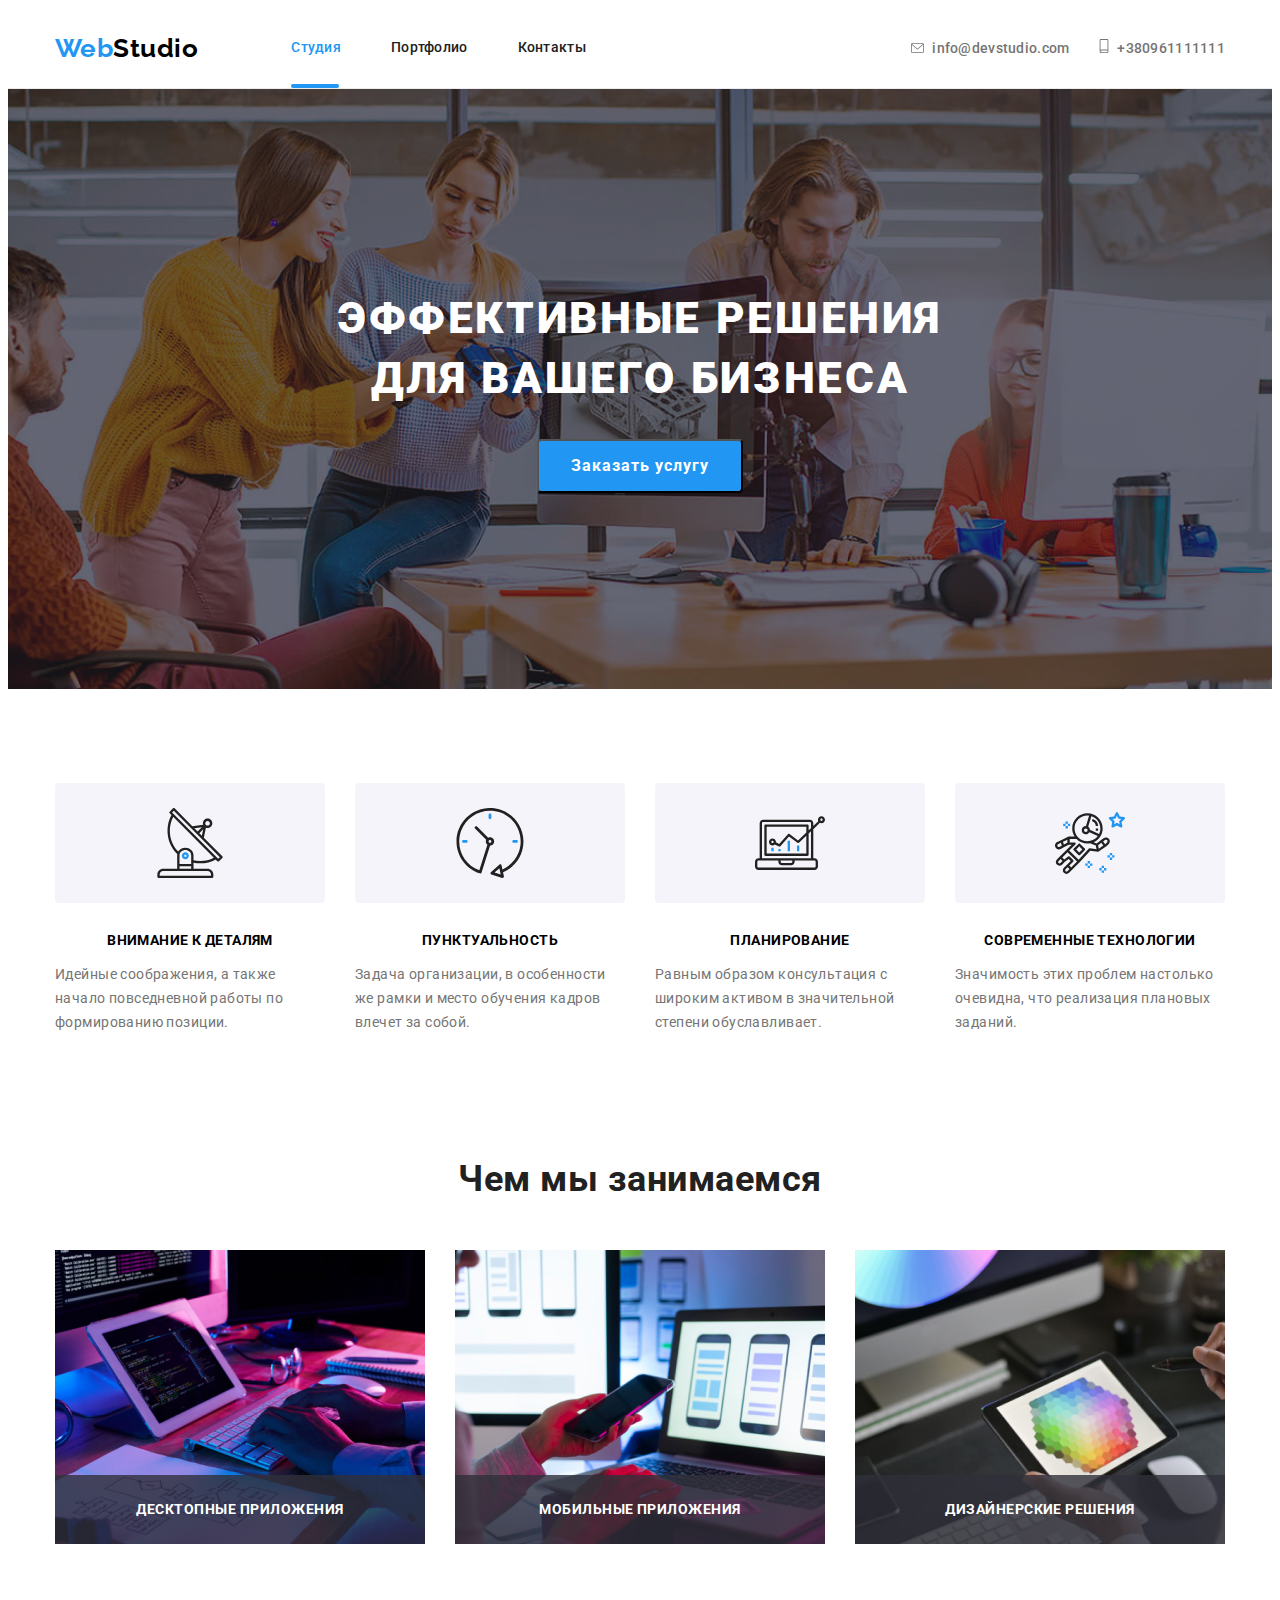
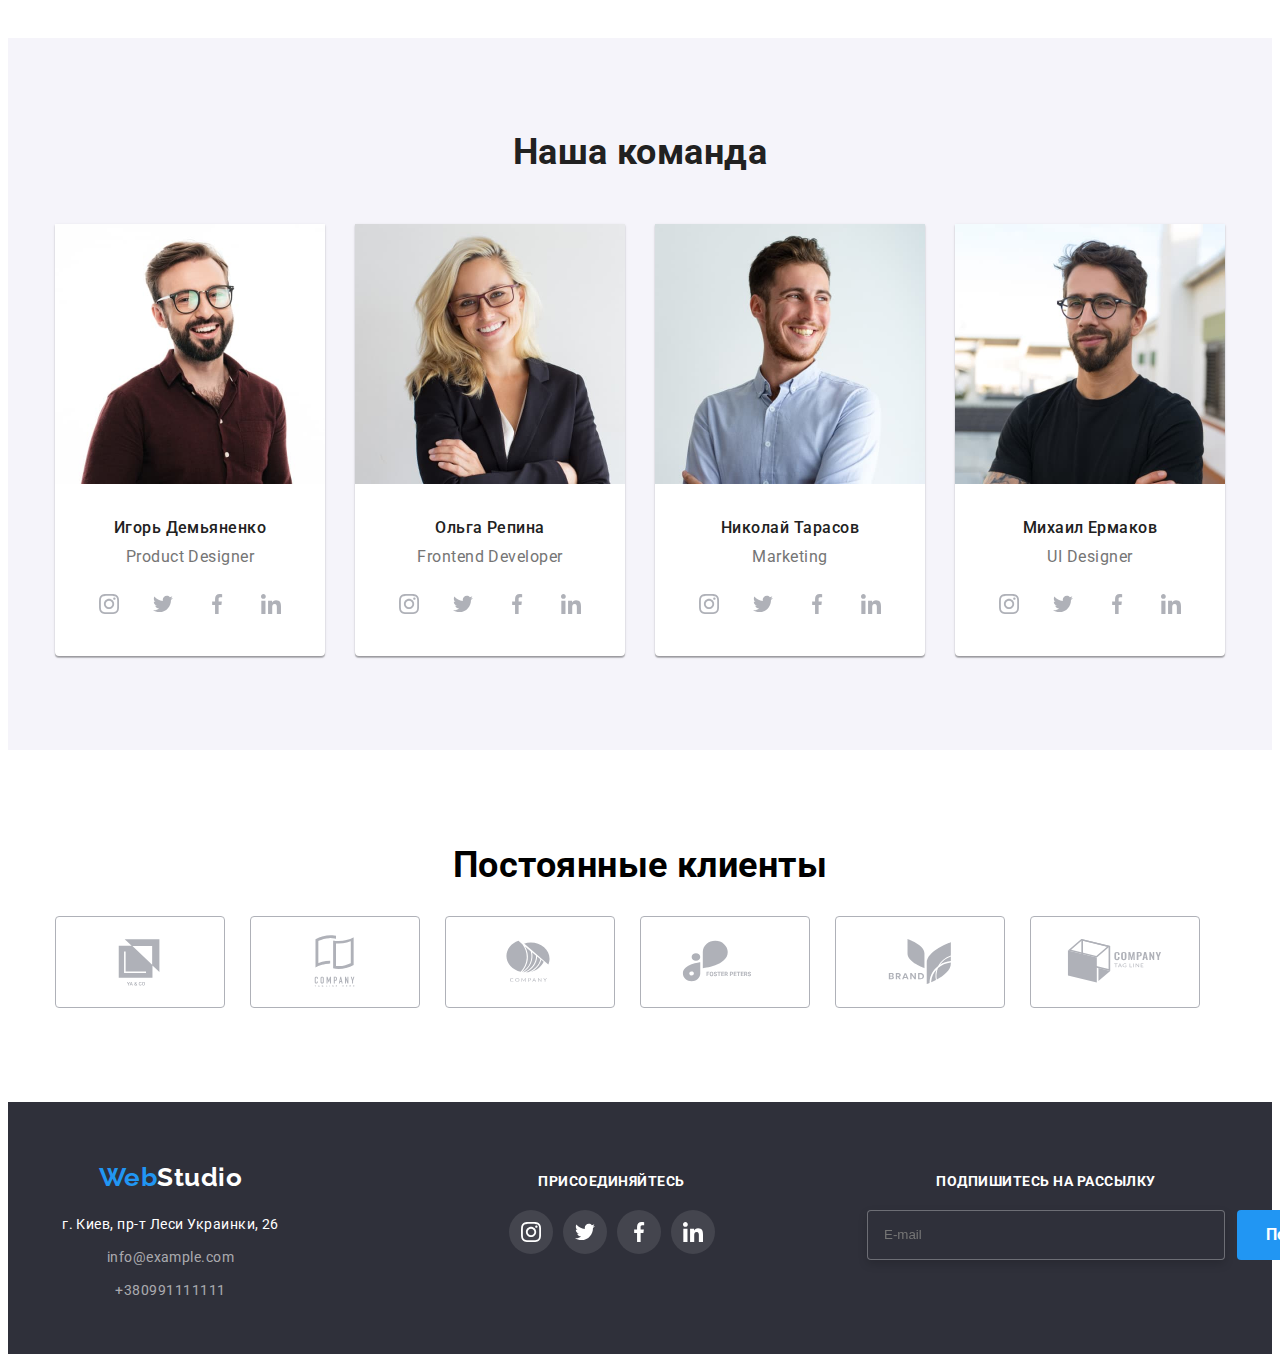
==== commit 468e1e8f: "final" ====
--- a/index.html
+++ b/index.html
@@ -16,12 +16,43 @@
     <header class="page-header">
         <div class="container nav">
             <a href="./index.html" target="_self" class="logo">Web<span class="logo__inner">Studio</span></a>
-            <button class="mobile-nav" type="button">
-                <svg class="mobile-nav__image" width="24" height="16">
-                    <use href="./images/menu_24px.svg#mobile-nav"></use>
-                    <use href="./images/spraitlast.svg#icon-close-black"></use>
+            <button class="mobile-nav__button" type="button" data-menu-button>
+                <svg class="mobile-nav__image" 
+                width="24" 
+                height="16" 
+                aria-label="Переключатель мобильного меню"
+                aria-controls="menu-container">
+                    <use class="icon-menu" href="./images/menu_24px.svg#mobile-nav"></use>
+                    <use class="icon-cross" href="./images/spraitlast.svg#icon-close-black"></use>
                 </svg>
             </button>
+            <div class="mobile-nav__menu-container" data-menu id="menu-container">
+                <div class="mobile-nav__menu-container__navigation">
+                <ul class="mobile-nav__menu-container__list">
+                    <li class="mobile-nav__menu-container__item"><a class="mobile-nav__menu-container__link" href="./index.html" target="_parent" rel="nofollow">Студия</a></li>
+                    <li class="mobile-nav__menu-container__item"><a class="mobile-nav__menu-container__link" href="./portfolio.html" target="_parent" rel="nofollow">Портфолио</a></li>
+                    <li class="mobile-nav__menu-container__item"><a class="mobile-nav__menu-container__link" href="">Контакты</a></li>
+                </ul>
+                </div>
+                <div class="menu-container-contacts">
+                    <ul class="menu-container-contacts__list">
+                        <li class="menu-container-contacts__item">
+                            <a class="contact__link tel" href="tel:+380961111111">+380961111111</a>
+                        </li>
+                        <li class="menu-container-contacts__item">
+                            <a class="contact__link" href="mailto:info@devstudio.com">info@devstudio.com</a>
+                        </li>
+                    </ul>
+                </div>
+                <div class="menu-container-network">
+                    <ul class="menu-container-network__list">
+                        <li class="menu-container-network__item"><a class="menu-container-network__link" href="http:www.instagramm.com">Instagram</a></li>
+                        <li class="menu-container-network__item"><a class="menu-container-network__link" href="">Twitter</a></li>
+                        <li class="menu-container-network__item"><a class="menu-container-network__link" href="">Facebook</a></li>
+                        <li class="menu-container-network__item"><a class="menu-container-network__link" href="">Linkedin</a></li>
+                    </ul>
+                </div>
+            </div>
             <nav class="main-nav">
                 <ul class="main-nav__list">
                     <li class="main-nav__item"><a class="main-nav__link link--underline" href="./index.html">Студия</a></li>
@@ -50,7 +81,7 @@
         <!--Hero-->
         <section class="section hero">
             <h1 class="hero__title">Эффективные решения<br>
-               для вашего бизнеса</h1>
+            для вашего бизнеса</h1>
             <div class="hero__wrapper">
                 <button type="button" class="hero__button" data-modal-open>Заказать услугу</button>
             </div>
@@ -463,28 +494,26 @@
                 <label class="email-form__label">
                     <input class="email-form__input" type="email" name="email" placeholder="E-mail"/>
                 </label>
-                <div class="email-button__wrapper">
                 <button class="email-button" type="submit">
                     <span class="email-button__label">Подписаться</span>
                     <svg class="email-button__image" width="24" height="24">
                         <use href="./images/spraitlast.svg#icon-icon-send"></use>
                     </svg>
                 </button>
-                </div>
                 </form>
             </div>
         </div>
     </footer>   
     <!--Modal window> -->
-    <!-- <div class="backdrop is-hidden" data-modal>
+     <div class="backdrop is-hidden" data-modal>
         <div class="modal" data-modal>
             <button class="modal__button" data-modal-close type="button">
                 <svg class="modal__svg" width="18" height="18">
                     <use href="./images/spraitlast.svg#icon-close-black"></use>
                 </svg>
-            </button> -->
+            </button> 
             <!-- Modal content -->
-            <!-- <h2 class="modal__title">Оставьте свои данные,мы Вам перезвоним</h2>
+            <h2 class="modal__title">Оставьте свои данные,мы Вам перезвоним</h2>
             <form action="" class="modal__form">
             <label class="modal__label">
                 <span class="modal__span">Имя</span>
@@ -531,7 +560,8 @@
             </form>
         </div>
     </div>
-    <script src="./js/modal.js"></script> -->
+    <script src="./js/menu.js"></script>
+    <script src="./js/modal.js"></script> 
 </body>
 </html>
 
--- a/css/main.min.css
+++ b/css/main.min.css
@@ -1 +1 @@
-.html{box-sizing:border-box}*,*::before,*::after{box-sizing:border-box}.body{background-color:var(--main-white-color);color:var(--primary-text-color);font-family:Roboto,sans-serif;letter-spacing:.03em;font-style:normal}.section{padding:60px 0;max-width:480px;margin:0 auto;padding-left:15px;padding-right:15px}@media screen and (min-width: 768px){.section{padding:60px 0;max-width:768px;margin:0 auto}}@media screen and (min-width: 1200px){.section{padding:94px 0;max-width:1600px;margin:0 auto}}.container{max-width:480px;width:100%;margin:0 auto;margin-left:0;margin-right:0;padding-left:15px;padding-right:15px}@media screen and (min-width: 768px){.container{max-width:768px;margin:0 auto;padding-left:15px;padding-right:15px}}@media screen and (min-width: 1200px){.container{max-width:1200px;margin:0 auto;padding-left:15px;padding-right:15px;padding-bottom:0;padding-top:0}}.logo{color:#2196f3;font-family:"Raleway",sans-serif;font-weight:700;font-size:24px;line-height:2.01;text-decoration:none;margin-bottom:0}@media screen and (min-width: 768px){.logo{color:#2196f3;font-family:"Raleway",sans-serif;font-weight:700;font-size:24px;line-height:1.17;text-decoration:none;margin-bottom:0}}@media screen and (min-width: 1200px){.logo{color:#2196f3;font-family:"Raleway",sans-serif;font-weight:700;font-size:26px;line-height:1.19;text-decoration:none;margin-bottom:0}}.logo>.logo__label{color:#fff}.page-header{background-color:#fff;border-bottom:1px solid #ececec}.nav{display:flex;justify-content:space-between;margin:0 auto}@media screen and (min-width: 768px){.nav{display:flex;align-items:center;justify-content:center;padding-bottom:0;padding-top:0;margin:0 auto}}@media screen and (min-width: 1200px){.nav{width:1200px;margin:0 auto;margin-left:auto;margin-right:auto;padding-left:15px;padding-right:15px}}.logo__inner{color:#000}.main-nav{background-color:#fff;color:#212121;letter-spacing:.02em}.main-nav__list{display:none}@media screen and (min-width: 768px){.main-nav__list{display:flex;margin-left:93px;margin-top:0;margin-bottom:0;padding:0;color:#212121;list-style-type:none}}@media screen and (min-width: 1200px){.main-nav__list{display:flex;margin-left:93px;margin-top:0;margin-bottom:0;padding:0;color:#212121;list-style-type:none}.main-nav__list .main-nav__list .main-nav__item+.main-nav__item{margin-left:50px}}.main-nav__link{display:block;padding-top:32px;padding-bottom:32px;color:#212121;font-weight:500;font-size:14px;line-height:1.14;text-decoration:none;letter-spacing:.02em;transition:color 250ms cubic-bezier(0.4, 0, 0.2, 1);position:relative}.main-nav__link:hover,.main-nav__link:focus{color:#2196f3}.main-nav{display:none}@media screen and (min-width: 768px){.main-nav{display:flex}}@media screen and (min-width: 1200px){.main-nav{display:flex}}@media screen and (min-width: 768px){.main-nav__list{display:flex;margin-left:88px;margin-top:0;margin-bottom:0;padding:0;color:#212121;list-style:none}}@media screen and (min-width: 1200px){.main-nav__list{display:flex;margin-left:93px;margin-top:0;margin-bottom:0;padding:0;color:#212121;list-style:none}}.main-nav__list .main-nav__item+.main-nav__item{margin-left:50px}.main-nav__list .link--underline::after{content:"";position:absolute;min-width:48px;height:4px;left:0;background-color:#2196f3;border-radius:2px;bottom:0;display:inline-block;background-size:cover}.main-nav__list .link--doubleunderline::after{content:"";position:absolute;min-width:78px;height:4px;background-color:#2196f3;border-radius:2px;bottom:0;left:0;display:inline-block;background-size:cover}.link--underline{color:#2196f3;position:relative}.contact{display:none}@media screen and (min-width: 768px){.contact{display:inline-block;background-color:#fff;list-style:none;margin:0;padding:0;margin-left:84px}}@media screen and (min-width: 1200px){.contact{display:flex;background-color:#fff;list-style:none;margin-bottom:0;margin-top:0;margin-left:auto;padding:0;justify-content:center;text-align:center;align-items:flex-end}}.contact.contact__item+.contact__item{margin-left:30px}.contact__item{display:flex;align-items:center;justify-content:center;padding:0;text-align:center;margin-left:0}@media screen and (min-width: 768px){.contact__item{display:inline-block;background-color:#fff;list-style:none;padding:0}.contact__item:not(:last-child){margin-bottom:10px}}@media screen and (min-width: 1200px){.contact__item{display:flex;justify-content:center;align-items:center;padding:0;text-align:center;margin-left:0}.contact__item:not(:last-child){margin-right:30px;margin-bottom:0}}.contact__icon{cursor:pointer;margin-right:8px;fill:#757575;transition:fill 250ms cubic-bezier(0.4, 0, 0.2, 1)}.contact__icon .contact__link:hover,.contact__link:focus .contact__icon{fill:#2196f3}.contact__link{color:#757575;letter-spacing:.02em;text-decoration:none;font-family:"Roboto",sans-serif;font-weight:500;font-size:14px;line-height:1.17;transition:color 250ms cubic-bezier(0.4, 0, 0.2, 1)}@media screen and (min-width: 768px){.contact__link{font-size:12px}.contact__link:not(:last-child){margin-bottom:10px}}@media screen and (min-width: 1200px){.contact__link{font-size:14px}}.contact__link:hover,.contact__link:focus{color:#2196f3}.contact__icon{cursor:pointer;margin-right:10px;fill:#757575;transition:fill 250ms cubic-bezier(0.4, 0, 0.2, 1)}.contact__link:hover .contact__icon,.contact__link:focus .contact__icon{fill:#2196f3}@media screen and (min-width: 768px){.contact__icon{width:13px;height:10px;margin-right:8px}}.mobile-nav{margin-right:0}@media screen and (min-width: 768px){.mobile-nav{display:none}}@media screen and (min-width: 1200px){.mobile-nav{display:none}}@media screen and (min-width: 768px){.contact__icon--phone{width:10px;height:14px}}.hero{background-color:#2f303a;height:400px;padding:118px 0;background-color:#fff;text-align:center;background-image:linear-gradient(rgba(47, 48, 58, 0.4), rgba(47, 48, 58, 0.4)),url("/images/hero-mobile.jpg");background-position:center;background-size:cover;background-repeat:no-repeat}@media screen and (min-width: 768px){.hero{background-image:linear-gradient(rgba(47, 48, 58, 0.4), rgba(47, 48, 58, 0.4)),url("/images/tablet-hero.jpg")}}@media screen and (min-width: 1200px){.hero{height:600px;padding:200px 0;background-image:linear-gradient(rgba(47, 48, 58, 0.4), rgba(47, 48, 58, 0.4)),url("../images/hero.jpg")}}.hero__title{color:#fff;font-weight:900;font-size:26px;line-height:1.36;text-align:center;letter-spacing:.06em;text-transform:uppercase;margin-bottom:30px;margin-top:0}@media screen and (min-width: 1200px){.hero__title{font-size:44px}}.hero__wrapper{text-align:center;position:relative}.hero__button{background-color:#2196f3;color:#fff;font-weight:700;font-size:16px;line-height:1.87;letter-spacing:.06em;cursor:pointer;font-family:inherit;border-radius:4px;min-width:200px;padding:10px 32px}.hero__button:hover,.hero__button:focus{color:var #fff;background-color:#188ce8}.button-secondary{color:#212121;background:#f5f4fa;cursor:pointer;font-weight:500;font-size:16px;line-height:1.62;letter-spacing:.03em;font-family:inherit;border-radius:4px;padding:6px 22px;border:none}.filter__list .filter__item+.filter__item{margin-left:8px}.button-secondary:hover,.button-secondary:focus{color:#fff;background-color:#2196f3;cursor:pointer;box-shadow:0px 3px 1px rgba(0,0,0,.1),0px 1px 2px rgba(0,0,0,.08),0px 2px 2px rgba(0,0,0,.12)}.chekbox-button{display:block;text-align:center;background-color:#2196f3;border:none;width:200px;padding:10px 55px;align-items:center;margin:0 auto;box-shadow:0px 4px 4px rgba(0,0,0,.15);border-radius:4px;cursor:pointer}.chekbox-button:hover,.chekbox-button:focus{background-color:#188ce8}.benefits__heading{background-color:#fff;color:rgba(0,0,0,0);font-size:0}.benefits__list{list-style-type:none;display:flex;flex-wrap:wrap;margin-top:0;padding-left:0}@media screen and (min-width: 1200px){.benefits__list{margin-bottom:0}}.benefits__item{width:100%}@media screen and (min-width: 768px){.benefits__item{width:calc((100% - 30px)/2)}.benefits__item:nth-child(odd){margin-right:30px}}@media screen and (min-width: 1200px){.benefits__item{width:270px;display:block;margin-left:0}.benefits__item:not(:last-child){margin-right:30px}}.benefits__item:not(:last-child){margin-bottom:30px}.benefits__thumb{padding:25px;text-align:center;margin-bottom:30px;width:100%;height:120px;border-radius:4px;background-color:#f5f4fa}@media screen and (min-width: 768px){.benefits__thumb{padding:25px;width:354px}}@media screen and (min-width: 1200px){.benefits__thumb{padding:25px;align-items:center;margin-bottom:30px;width:270px;height:120px;border-radius:4px;background-color:#f5f4fa}}.benefits__title{font-weight:700;font-size:14px;line-height:1.14;text-transform:uppercase;letter-spacing:.03em;margin-bottom:10px;margin-top:30px;text-align:center}.benefits__text{background-color:#fff;color:#757575;font-weight:400;font-size:14px;line-height:1.71;letter-spacing:.03em;margin-bottom:0}.benefits__icon{width:70px;height:70px}.work{background-color:#fff;padding-top:0}.work__title{color:#212121;font-weight:700;font-size:36px;line-height:1.16;text-align:center;margin-top:0;margin-bottom:50px}.work__list{display:flex;list-style-type:none;margin-top:0;margin-bottom:0;padding-left:0;padding-right:0}.work__item{position:relative}.work__wrapper{position:relative;margin-bottom:0;margin-top:0}.work__list .work__item:not(:last-child){margin-right:30px}.work__image{display:block}.work__text{display:inline-block;position:absolute;left:0;bottom:0;width:100%;padding-top:27px;padding-bottom:27px;font-weight:700;font-size:14px;line-height:1.14;text-align:center;text-transform:uppercase;color:#fff;background-color:rgba(47,48,58,.8);margin-bottom:0;margin-top:0}.section.work{display:none}@media screen and (min-width: 1200px){.section.work{display:flex}}.team{background-color:#f5f4fa;color:#212121}.team__heading{color:#212121;font-weight:700;font-size:36px;line-height:1.16;text-align:center;margin-top:0;margin-bottom:50px}.team__list{list-style-type:none;margin-bottom:0;margin-top:0;padding-left:0;padding-right:0}@media screen and (min-width: 768px){.team__list{display:flex;flex-wrap:wrap}}@media screen and (min-width: 1200px){.team__list{display:flex;flex-wrap:wrap;justify-content:space-between}}.team__card{background-color:#fff;color:#212121;max-width:480px;width:100%;text-align:center;box-shadow:0px 1px 3px rgba(0,0,0,.12),0px 1px 1px rgba(0,0,0,.14),0px 2px 1px rgba(0,0,0,.2);border-radius:0px 0px 4px 4px}@media screen and (min-width: 1200px){.team__card{width:270px}}.team__wrapper{padding-top:30px}.team__title{font-weight:500;font-size:16px;line-height:1.19;margin-top:0;margin-bottom:10px}.team__post{color:#757575;font-weight:400;font-size:16px;line-height:1.19;margin-top:0;margin-bottom:0}.team__item:not(:last-child){margin-right:0;margin-bottom:30px}@media screen and (min-width: 1200px){.team__item:not(:last-child){margin-right:30px;margin-bottom:0}}@media screen and (min-width: 768px){.team__item{width:calc((100% - 30px)/2)}.team__item:nth-child(2n+1){margin-right:30px}}@media screen and (min-width: 1200px){.team__item{width:calc((100% - 90px)/4)}}.team-network{list-style:none;display:flex;justify-content:center;padding-left:32px;padding-right:32px;padding-bottom:30px;margin-top:16px}.team-network__link{display:flex;width:44px;height:44px;border-radius:50%;background-color:#fff;background-repeat:no-repeat;justify-content:center;align-items:center;fill:#afb1b8;transition:background-color 250ms cubic-bezier(0.4, 0, 0.2, 1)}.team-network__link:hover,.team-network__link:focus{background-color:#2196f3}.team-network__link:hover,.team-network__link:focus{fill:#fff}.team-network__wrapper{display:flex;text-align:center}.team-network__wrapper:hover{color:#2196f3}.team__img{max-width:100%}.customer__title{font-weight:700px;font-size:36px;line-height:1.17;text-align:center;margin-bottom:30px;margin-top:0}.customer__list{list-style:none;margin-top:0;margin-bottom:0;display:flex;justify-content:space-between;padding-left:0;flex-wrap:wrap}@media screen and (min-width: 1200px){.customer__list{flex-wrap:nowrap}}.customer__link{height:100%;display:flex;height:92px;border:1px solid #afb1b8;border-radius:4px;justify-content:center;align-items:center;fill:#afb1b8;transition:fill 250ms cubic-bezier(0.4, 0, 0.2, 1)}.customer__link:hover,.customer__link:focus{fill:#2196f3;border-color:#2196f3}.customer__image{width:106px;height:60px}.customer__item{flex-basis:calc((100% - 30px)/2);margin-bottom:30px}@media screen and (min-width: 768px){.customer__item{flex-basis:calc((100% - 60px)/3);width:226px}}@media screen and (min-width: 1200px){.customer__item{width:170px}}@media screen and (min-width: 768px){.customer__item:nth-child(-n+3){margin-bottom:30px}}@media screen and (min-width: 1200px){.customer__item:nth-child(-n+3){margin-bottom:0}}.customer__item:nth-child(n+5):nth-child(-n+6){margin-bottom:0}.customer__item:nth-child(n+4):nth-child(-n+6){margin-bottom:0}@media screen and (min-width: 768px){.customer__item:nth-child(n+4):nth-child(-n+6){margin-bottom:0x}}@media screen and (min-width: 1200px){.customer__item:nth-child(n+4):nth-child(-n+6){margin-bottom:0}}@media screen and (min-width: 1200px){.customer__link{width:170px}}.team-network__item:not(:last-child){margin-right:10px}.container.customer{max-width:480px;width:100%;margin:0 auto}@media screen and (min-width: 768px){.container.customer{max-width:768px;width:100%;margin:0 auto}}@media screen and (min-width: 1200px){.container.customer{max-width:1200px;width:100%}}.footer-main{background-color:#2f303a;color:#fff;padding-top:60px;padding-bottom:60px;display:block;position:relative;height:603px}@media screen and (min-width: 768px){.footer-main{height:603px}}@media screen and (min-width: 1200px){.footer-main{display:flex;height:252px}}.footer-main__wrapper{display:block;margin:0 auto;margin-left:auto;margin-right:auto;padding-left:15px;padding-right:15px;max-width:480px;width:100%;text-align:center}@media screen and (min-width: 768px){.footer-main__wrapper{max-width:768px;display:flex;flex-wrap:wrap;justify-content:space-around}}@media screen and (min-width: 1200px){.footer-main__wrapper{display:flex;max-width:1200px;margin:0 auto;margin-left:auto;margin-right:auto;padding-left:15px;padding-right:15px;align-items:baseline}}.container.footer{display:inline-block;padding:0px;margin-left:0;margin-right:0;margin-bottom:60px}@media screen and (min-width: 768px){.container.footer{width:232px}}@media screen and (min-width: 1200px){.container.footer{width:231px;padding:0px;margin-left:0;margin-right:70px}}.footer__adress{color:#fff;font-weight:400;font-size:14px;line-height:1.71;text-decoration:none;font-style:normal}.footer__adress:hover,.footer__adress:focus{color:#2196f3}.footer__link{color:rgba(255,255,255,.6);font-family:"Roboto",sans-serif;font-weight:400;font-size:14px;line-height:1.71;text-decoration:none;font-style:normal}.footer__link:hover,.footer__link:focus{color:#2196f3}.footer__list{list-style-type:none;margin:0;vertical-align:auto;padding-left:0;margin-top:20px;width:231px;height:81px;display:inline-block;flex-wrap:wrap;padding:0px}.footer__item:not(:last-child){margin-bottom:9px}.footer-network{height:80px;margin-bottom:60px}@media screen and (min-widht: 1200px){.footer-network{display:flex;flex-wrap:wrap;width:206px;height:80px;margin-top:0;margin-left:0;margin-bottom:0;margin-right:93px}}.footer-network__title{text-transform:uppercase;font-family:"Roboto",sans-serif;font-size:14px;line-height:1.17;font-weight:700px;margin-bottom:20px;text-align:center;margin-top:0}.footer-network__list{display:flex;flex-wrap:wrap;justify-content:center;list-style:none;padding-left:0;margin-top:0;margin-bottom:0}@media screen and (min-widht: 1200px){.footer-network__list{justify-content:space-evenly;list-style:none;padding-left:0;margin-top:0;margin-bottom:0}}.footer-network__item{width:44px;height:44px}.footer-network__item:not(:last-child){margin-right:10px}.footer-network__link{display:flex;width:44px;height:44px;border-radius:50%;background-color:rgba(255,255,255,.1);background-repeat:no-repeat;justify-content:center;align-items:center;transition:background-color 250ms cubic-bezier(0.4, 0, 0.2, 1)}.footer-network__link:hover,.footer-network__link:focus{background-color:#2196f3}.footer-network__image{display:flex;fill:#fff;text-align:center}.email-form__title{color:#fff;font-size:14px;line-height:16.41px;font-weight:700;font-family:"Roboto",sans-serif;text-transform:uppercase;margin-bottom:20px;margin-top:0}.email-form__input{background-color:#2f303a;border:1px solid rgba(255,255,255,.3);filter:drop-shadow(0px 4px 4px rgba(0, 0, 0, 0.15));border-radius:4px;max-width:450px;width:100%;height:50px;margin-right:0;margin-top:0;padding-top:15px;padding-bottom:15px;padding-left:16px;margin-bottom:20px;color:#fff}@media screen and (min-width: 768px){.email-form__input{width:450px}}@media screen and (min-width: 1200px){.email-form__input{max-width:358px}}.email-button{background-color:#2196f3;width:200px;margin:0;background:#2196f3;border-radius:4px;position:absolute;border:none;cursor:pointer;padding:10px 29px;text-align:center;box-shadow:none;transition:box-shadow 250ms cubic-bezier(0.4, 0, 0.2, 1);display:block}@media screen and (min-widht: 1200px){.email-button{display:flex}}.email-button__image{fill:#fff;vertical-align:middle;margin-left:10px}.email-button__label{color:#fff;font-size:16px;line-height:30px;font-weight:700;font-family:"Roboto",sans-serif;margin:0;padding:0}.email-button:hover{box-shadow:0px 4px 4px rgba(0,0,0,.15);background-color:#188ce8}.email-form__wrapper{display:block}@media screen and (min-widht: 768px){.email-form__wrapper{display:flex}}.email-button__wrapper{margin:0 auto;max-width:200px;width:100%}@media screen and (min-widht: 768px){.email-button__wrapper{margin-top:20px}}@media screen and (min-widht: 1200px){.email-button__wrapper{margin:0}}.backdrop{position:fixed;top:0;left:0;width:100%;height:100%;transition:opacity 250ms cubic-bezier(0.4, 0, 0.2, 1),visibility 250ms cubic-bezier(0.4, 0, 0.2, 1);visibility:visible;opacity:1;background-color:rgba(0,0,0,.3)}.backdrop.is-hidden{opacity:0;pointer-events:none;visibility:hidden}.modal{position:absolute;top:50%;left:50%;width:528px;background-color:#fff;transform:translate(-50%, -50%);transition:transform 250ms cubic-bezier(0.4, 0, 0.2, 1);box-shadow:0px 1px 3px rgba(0,0,0,.12),0px 1px 1px rgba(0,0,0,.14),0px 2px 1px rgba(0,0,0,.2);border-radius:4px;padding:40px}.modal__button{width:30px;height:30px;margin:0;padding:0;cursor:pointer;border-radius:50%;background:#fff;border:1px solid rgba(0,0,0,.1);position:absolute;top:8px;right:8px;padding:5px;transition:fill 250ms cubic-bezier(0.4, 0, 0.2, 1)}.modal__button:hover,.modal__button:focus{fill:#2196f3}.modal__title{font-family:"Roboto",sans-serif;font-weight:700;font-size:20px;line-height:23.44px;text-align:center;margin-bottom:12px;margin-top:0}.modal__span{font-family:"Roboto",sans-serif;font-weight:400;font-size:12px;line-height:14.06px;color:#757575;margin-bottom:4px;display:block}.modal__span:not(:last-child){margin-top:10px}.modal__span:last-child{margin-top:0}.modal__wrapper{display:flex;justify-content:center;margin-left:0;margin-right:0;position:relative}.modal__image{fill:#000;position:absolute;top:50%;left:10px;transform:translateY(-50%);transition:fill 250ms cubic-bezier(0.4, 0, 0.2, 1)}.modal__image:hover{fill:#2196f3}.modal__input{width:448px;height:40px;border:1px solid rgba(33,33,33,.2);border-radius:4px;padding:8px 8px 8px 42px;outline:none;color:#757575;cursor:pointer;transition:border-color 250ms cubic-bezier(0.4, 0, 0.2, 1)}.modal__input:hover,.modal__input:focus{border:1px solid #2196f3}.modal__input:hover+.modal__image{fill:#2196f3}.modal__input:hover+.modal__image{fill:#2196f3}.modal__coments{width:448px;height:120px;border:1px solid rgba(33,33,33,.2);border-radius:4px;resize:none;padding:12px 16px;outline:none;color:#757575;cursor:pointer;transition:border-color 250ms cubic-bezier(0.4, 0, 0.2, 1)}.modal__coments:hover,.modal__coments:focus{border:1px solid #2196f3}.modal__coments::placeholder{font-family:"Roboto",sans-serif;font-style:normal;font-weight:400;font-size:12px;line-height:14px;letter-spacing:.01em;color:rgba(117,117,117,.5);cursor:pointer}.chekbox>span{font-family:"Roboto",sans-serif;font-style:normal;font-weight:400;font-size:14px;line-height:1.71;letter-spacing:.03em;color:#757575}.chekbox__hidden{position:absolute;white-space:nowrap;width:1px;height:1px;overflow:hidden;border:0;padding:0;clip:rect(0 0 0 0);clip-path:inset(50%);margin:-1px}.chekbox__hidden:checked+.checkbox__image{opacity:1;background-color:#2196f3}.chekbox{display:flex;align-items:center;height:24px;margin-bottom:30px;margin-top:20px;margin-left:0;margin-right:0;padding-left:20px}.chekbox__image{fill:#fff;position:absolute;opacity:0;background-color:#fff}.chekbox__fake{border:2px solid #000;width:16px;height:15px;margin-right:7px;border-radius:2px}.chekbox__link{text-decoration:none;color:#2196f3}.chekbox-button__label{font-family:"Roboto",sans-serif;font-size:16px;line-height:1.87;color:#fff;padding:0}.chekbox__hidden:checked+.chekbox__image{opacity:1;background-color:#2196f3}.main{background-color:#fff}.filter__title{color:rgba(0,0,0,0);font-size:0}.filter__list{list-style-type:none;display:flex;justify-content:center;padding-bottom:50px;margin-top:0;margin-bottom:0}.examples__list{list-style-type:none;letter-spacing:.06em;display:flex;flex-wrap:wrap;margin-top:0;margin-bottom:0;padding:0}.examples__title{font-family:"Roboto",sans-serif;font-weight:700;font-size:18px;line-height:2;margin-bottom:4px;margin-top:0}.examples__link{background-color:#fff;color:#212121;text-decoration:none;display:flex;flex-direction:column}.examples__link:hover,.examples__link:focus{box-shadow:0px 1px 1px rgba(0,0,0,.12),0px 4px 4px rgba(0,0,0,.06),1px 4px 6px rgba(0,0,0,.16)}.examples__paragraph{color:#757575;font-weight:400;font-size:16px;line-height:1.88;letter-spacing:.03em;margin-bottom:0;margin-top:0}.examples__item{width:370px;margin-right:30px;margin-bottom:30px;cursor:pointer}.examples__item:nth-last-child(-n+3){margin-bottom:0}.examples__item:nth-child(3n){margin-right:0}.examples__wrapper{display:flex;flex-direction:column;text-align:justify;padding:20px 24px;border-right:1px solid #eee;border-bottom:1px solid #eee;border-left:1px solid #eee}.examples__text{display:inline-block;position:absolute;top:0;left:0;width:100%;height:100%;padding:63px 24px;color:#fff;font-size:18px;font-weight:400;line-height:1.55;text-align:left;background-color:rgba(33,150,243,.9);margin-top:0;transition:transform 250ms cubic-bezier(0.4, 0, 0.2, 1);transform:translateY(100%)}.examples__overlay{position:relative;overflow:hidden}.container.examples{display:flex;flex-wrap:wrap}.examples__link:hover .examples__text,.examples__link:focus .examples__text{transform:translateY(0)}.examples__overlay>img{display:block}/*# sourceMappingURL=main.min.css.map */+.html{box-sizing:border-box}*,*::before,*::after{box-sizing:border-box}.body{background-color:var(--main-white-color);color:var(--primary-text-color);font-family:Roboto,sans-serif;letter-spacing:.03em;font-style:normal}.section{padding:60px 0;max-width:480px;margin:0 auto;padding-left:15px;padding-right:15px}@media screen and (min-width: 768px){.section{padding:60px 0;max-width:768px;margin:0 auto}}@media screen and (min-width: 1200px){.section{padding:94px 0;max-width:1600px;margin:0 auto}}.container{max-width:480px;width:100%;margin:0 auto;margin-left:0;margin-right:0}@media screen and (min-width: 768px){.container{max-width:768px;margin:0 auto;padding-left:15px;padding-right:15px}}@media screen and (min-width: 1200px){.container{max-width:1200px;margin:0 auto;padding-left:15px;padding-right:15px;padding-bottom:0;padding-top:0}}.logo{color:#2196f3;font-family:"Raleway",sans-serif;font-weight:700;font-size:24px;line-height:2.01;text-decoration:none;margin-bottom:0}@media screen and (min-width: 768px){.logo{color:#2196f3;font-family:"Raleway",sans-serif;font-weight:700;font-size:24px;line-height:1.17;text-decoration:none;margin-bottom:0}}@media screen and (min-width: 1200px){.logo{color:#2196f3;font-family:"Raleway",sans-serif;font-weight:700;font-size:26px;line-height:1.19;text-decoration:none;margin-bottom:0}}.logo>.logo__label{color:#fff}.page-header{background-color:#fff;border-bottom:1px solid #ececec;position:relative}.nav{display:flex;justify-content:space-between;margin:0 auto;padding-left:15px;padding-right:15px}@media screen and (min-width: 768px){.nav{display:flex;align-items:center;justify-content:center;padding-bottom:0;padding-top:0;margin:0 auto}}@media screen and (min-width: 1200px){.nav{width:1200px;margin:0 auto;margin-left:auto;margin-right:auto}}.logo__inner{color:#000}.main-nav{background-color:#fff;color:#212121;letter-spacing:.02em}.main-nav__list{display:none}@media screen and (min-width: 768px){.main-nav__list{display:flex;margin-left:93px;margin-top:0;margin-bottom:0;padding:0;color:#212121;list-style-type:none}}@media screen and (min-width: 1200px){.main-nav__list{display:flex;margin-left:93px;margin-top:0;margin-bottom:0;padding:0;color:#212121;list-style-type:none}.main-nav__list .main-nav__list .main-nav__item+.main-nav__item{margin-left:50px}}.main-nav__link{display:block;padding-top:32px;padding-bottom:32px;color:#212121;font-weight:500;font-size:14px;line-height:1.14;text-decoration:none;letter-spacing:.02em;transition:color 250ms cubic-bezier(0.4, 0, 0.2, 1);position:relative}.main-nav__link:hover,.main-nav__link:focus{color:#2196f3}.main-nav{display:none}@media screen and (min-width: 768px){.main-nav{display:flex}}@media screen and (min-width: 1200px){.main-nav{display:flex}}@media screen and (min-width: 768px){.main-nav__list{display:flex;margin-left:88px;margin-top:0;margin-bottom:0;padding:0;color:#212121;list-style:none}}@media screen and (min-width: 1200px){.main-nav__list{display:flex;margin-left:93px;margin-top:0;margin-bottom:0;padding:0;color:#212121;list-style:none}}.main-nav__list .main-nav__item+.main-nav__item{margin-left:50px}.main-nav__list .link--underline::after{content:"";position:absolute;min-width:48px;height:4px;left:0;background-color:#2196f3;border-radius:2px;bottom:0;display:inline-block;background-size:cover}.main-nav__list .link--doubleunderline::after{content:"";position:absolute;min-width:78px;height:4px;background-color:#2196f3;border-radius:2px;bottom:0;left:0;display:inline-block;background-size:cover}.link--underline{color:#2196f3;position:relative}.contact{display:none}@media screen and (min-width: 768px){.contact{display:inline-block;background-color:#fff;list-style:none;margin:0;padding:0;margin-left:84px}}@media screen and (min-width: 1200px){.contact{display:flex;background-color:#fff;list-style:none;margin-bottom:0;margin-top:0;margin-left:auto;padding:0;justify-content:center;text-align:center;align-items:flex-end}}.contact.contact__item+.contact__item{margin-left:30px}.contact__item{display:flex;align-items:center;justify-content:center;padding:0;text-align:center;margin-left:0}@media screen and (min-width: 768px){.contact__item{display:inline-block;background-color:#fff;list-style:none;padding:0}.contact__item:not(:last-child){margin-bottom:10px}}@media screen and (min-width: 1200px){.contact__item{display:flex;justify-content:center;align-items:center;padding:0;text-align:center;margin-left:0}.contact__item:not(:last-child){margin-right:30px;margin-bottom:0}}.contact__icon{cursor:pointer;margin-right:8px;fill:#757575;transition:fill 250ms cubic-bezier(0.4, 0, 0.2, 1)}.contact__icon .contact__link:hover,.contact__link:focus .contact__icon{fill:#2196f3}.contact__link{color:#757575;letter-spacing:.02em;text-decoration:none;font-family:"Roboto",sans-serif;font-weight:500;font-size:14px;line-height:1.17;transition:color 250ms cubic-bezier(0.4, 0, 0.2, 1)}@media screen and (min-width: 768px){.contact__link{font-size:12px}.contact__link:not(:last-child){margin-bottom:10px}}@media screen and (min-width: 1200px){.contact__link{font-size:14px}}.contact__link:hover,.contact__link:focus{color:#2196f3}.contact__icon{cursor:pointer;margin-right:10px;fill:#757575;transition:fill 250ms cubic-bezier(0.4, 0, 0.2, 1)}.contact__link:hover .contact__icon,.contact__link:focus .contact__icon{fill:#2196f3}@media screen and (min-width: 768px){.contact__icon{width:13px;height:10px;margin-right:8px}}@media screen and (min-width: 768px){.contact__icon--phone{width:10px;height:14px}}.mobile-nav__image{width:24px;height:16px}.hero{background-color:#2f303a;height:400px;padding:118px 0;background-color:#fff;text-align:center;background-image:linear-gradient(rgba(47, 48, 58, 0.4), rgba(47, 48, 58, 0.4)),url("/images/hero-mobile.jpg");background-position:center;background-size:cover;background-repeat:no-repeat}@media screen and (min-width: 768px){.hero{background-image:linear-gradient(rgba(47, 48, 58, 0.4), rgba(47, 48, 58, 0.4)),url("/images/tablet-hero.jpg")}}@media screen and (min-width: 1200px){.hero{height:600px;padding:200px 0;background-image:linear-gradient(rgba(47, 48, 58, 0.4), rgba(47, 48, 58, 0.4)),url("../images/hero.jpg")}}.hero__title{color:#fff;font-weight:900;font-size:26px;line-height:1.36;text-align:center;letter-spacing:.06em;text-transform:uppercase;margin-bottom:30px;margin-top:0}@media screen and (min-width: 1200px){.hero__title{font-size:44px}}.hero__wrapper{text-align:center;position:relative}.hero__button{background-color:#2196f3;color:#fff;font-weight:700;font-size:16px;line-height:1.87;letter-spacing:.06em;cursor:pointer;font-family:inherit;border-radius:4px;min-width:200px;padding:10px 32px}.hero__button:hover,.hero__button:focus{color:var #fff;background-color:#188ce8}@media screen and (min-width: 1200px){.hero__button{z-index:1}}.button-secondary{color:#212121;background:#f5f4fa;cursor:pointer;font-weight:500;font-size:16px;line-height:1.62;letter-spacing:.03em;font-family:inherit;border-radius:4px;padding:6px 22px;border:none;font-family:"Roboto",sans-serif}.filter__list .filter__item+.filter__item{margin-left:8px}.button-secondary:hover,.button-secondary:focus{color:#fff;background-color:#2196f3;cursor:pointer;box-shadow:0px 3px 1px rgba(0,0,0,.1),0px 1px 2px rgba(0,0,0,.08),0px 2px 2px rgba(0,0,0,.12)}.chekbox-button{display:block;text-align:center;background-color:#2196f3;border:none;width:200px;padding:10px 55px;align-items:center;margin:0 auto;box-shadow:0px 4px 4px rgba(0,0,0,.15);border-radius:4px;cursor:pointer}.chekbox-button:hover,.chekbox-button:focus{background-color:#188ce8}.benefits__heading{background-color:#fff;color:rgba(0,0,0,0);font-size:0}.benefits__list{list-style-type:none;display:flex;flex-wrap:wrap;margin-top:0;padding-left:0}@media screen and (min-width: 1200px){.benefits__list{margin-bottom:0}}.benefits__item{width:100%}@media screen and (min-width: 768px){.benefits__item{width:calc((100% - 30px)/2)}.benefits__item:nth-child(odd){margin-right:30px}}@media screen and (min-width: 1200px){.benefits__item{width:270px;display:block;margin-left:0}.benefits__item:not(:last-child){margin-right:30px}}.benefits__item:not(:last-child){margin-bottom:30px}.benefits__thumb{padding:25px;text-align:center;margin-bottom:30px;width:100%;height:120px;border-radius:4px;background-color:#f5f4fa}@media screen and (min-width: 768px){.benefits__thumb{padding:25px;width:354px}}@media screen and (min-width: 1200px){.benefits__thumb{padding:25px;align-items:center;margin-bottom:30px;width:270px;height:120px;border-radius:4px;background-color:#f5f4fa}}.benefits__title{font-weight:700;font-size:14px;line-height:1.14;text-transform:uppercase;letter-spacing:.03em;margin-bottom:10px;margin-top:30px;text-align:center}.benefits__text{background-color:#fff;color:#757575;font-weight:400;font-size:14px;line-height:1.71;letter-spacing:.03em;margin-bottom:0}.benefits__icon{width:70px;height:70px}.work{background-color:#fff;padding-top:0}.work__title{color:#212121;font-weight:700;font-size:36px;line-height:1.16;text-align:center;margin-top:0;margin-bottom:50px}.work__list{display:flex;list-style-type:none;margin-top:0;margin-bottom:0;padding-left:0;padding-right:0}.work__item{position:relative}.work__wrapper{position:relative;margin-bottom:0;margin-top:0}.work__list .work__item:not(:last-child){margin-right:30px}.work__image{display:block}.work__text{display:inline-block;position:absolute;left:0;bottom:0;width:100%;padding-top:27px;padding-bottom:27px;font-weight:700;font-size:14px;line-height:1.14;text-align:center;text-transform:uppercase;color:#fff;background-color:rgba(47,48,58,.8);margin-bottom:0;margin-top:0}.section.work{display:none}@media screen and (min-width: 1200px){.section.work{display:flex}}.team{background-color:#f5f4fa;color:#212121}.team__heading{color:#212121;font-weight:700;font-size:36px;line-height:1.16;text-align:center;margin-top:0;margin-bottom:50px}.team__list{list-style-type:none;margin-bottom:0;margin-top:0;padding-left:0;padding-right:0}@media screen and (min-width: 768px){.team__list{display:flex;flex-wrap:wrap}}@media screen and (min-width: 1200px){.team__list{display:flex;flex-wrap:wrap;justify-content:space-between}}.team__card{background-color:#fff;color:#212121;max-width:480px;width:100%;text-align:center;box-shadow:0px 1px 3px rgba(0,0,0,.12),0px 1px 1px rgba(0,0,0,.14),0px 2px 1px rgba(0,0,0,.2);border-radius:0px 0px 4px 4px}@media screen and (min-width: 1200px){.team__card{width:270px}}.team__wrapper{padding-top:30px}.team__title{font-weight:500;font-size:16px;line-height:1.19;margin-top:0;margin-bottom:10px}.team__post{color:#757575;font-weight:400;font-size:16px;line-height:1.19;margin-top:0;margin-bottom:0}.team__item:not(:last-child){margin-right:0;margin-bottom:30px}@media screen and (min-width: 1200px){.team__item:not(:last-child){margin-right:30px;margin-bottom:0}}@media screen and (min-width: 768px){.team__item{width:calc((100% - 30px)/2)}.team__item:nth-child(2n+1){margin-right:30px}}@media screen and (min-width: 1200px){.team__item{width:calc((100% - 90px)/4)}}.team-network{list-style:none;display:flex;justify-content:center;padding-left:32px;padding-right:32px;padding-bottom:30px;margin-top:16px}.team-network__link{display:flex;width:44px;height:44px;border-radius:50%;background-color:#fff;background-repeat:no-repeat;justify-content:center;align-items:center;fill:#afb1b8;transition:background-color 250ms cubic-bezier(0.4, 0, 0.2, 1)}.team-network__link:hover,.team-network__link:focus{background-color:#2196f3}.team-network__link:hover,.team-network__link:focus{fill:#fff}.team-network__wrapper{display:flex;text-align:center}.team-network__wrapper:hover{color:#2196f3}.team__img{max-width:100%}.customer__title{font-weight:700px;font-size:36px;line-height:1.17;text-align:center;margin-bottom:30px;margin-top:0}.customer__list{list-style:none;margin-top:0;margin-bottom:0;display:flex;justify-content:space-between;padding-left:0;flex-wrap:wrap}@media screen and (min-width: 1200px){.customer__list{flex-wrap:nowrap}}.customer__link{height:100%;display:flex;height:92px;border:1px solid #afb1b8;border-radius:4px;justify-content:center;align-items:center;fill:#afb1b8;transition:fill 250ms cubic-bezier(0.4, 0, 0.2, 1)}.customer__link:hover,.customer__link:focus{fill:#2196f3;border-color:#2196f3}.customer__image{width:106px;height:60px}.customer__item{flex-basis:calc((100% - 30px)/2);margin-bottom:30px}@media screen and (min-width: 768px){.customer__item{flex-basis:calc((100% - 60px)/3);width:226px}}@media screen and (min-width: 1200px){.customer__item{width:170px}}@media screen and (min-width: 768px){.customer__item:nth-child(-n+3){margin-bottom:30px}}@media screen and (min-width: 1200px){.customer__item:nth-child(-n+3){margin-bottom:0}}.customer__item:nth-child(n+5):nth-child(-n+6){margin-bottom:0}.customer__item:nth-child(n+4):nth-child(-n+6){margin-bottom:0}@media screen and (min-width: 768px){.customer__item:nth-child(n+4):nth-child(-n+6){margin-bottom:0x}}@media screen and (min-width: 1200px){.customer__item:nth-child(n+4):nth-child(-n+6){margin-bottom:0}}@media screen and (min-width: 1200px){.customer__link{width:170px}}.team-network__item:not(:last-child){margin-right:10px}.container.customer{max-width:480px;width:100%;margin:0 auto}@media screen and (min-width: 768px){.container.customer{max-width:768px;width:100%;margin:0 auto}}@media screen and (min-width: 1200px){.container.customer{max-width:1200px;width:100%}}.footer-main{background-color:#2f303a;color:#fff;padding-top:60px;padding-bottom:60px;display:block;position:relative;height:603px}@media screen and (min-width: 768px){.footer-main{height:603px}}@media screen and (min-width: 1200px){.footer-main{display:flex;height:252px}}.footer-main__wrapper{display:block;margin:0 auto;margin-left:auto;margin-right:auto;padding-left:15px;padding-right:15px;max-width:480px;width:100%;text-align:center}@media screen and (min-width: 768px){.footer-main__wrapper{max-width:768px;display:flex;flex-wrap:wrap;justify-content:space-around}}@media screen and (min-width: 1200px){.footer-main__wrapper{display:flex;max-width:1200px;margin:0 auto;margin-left:auto;margin-right:auto;padding-left:15px;padding-right:15px;align-items:baseline;flex-direction:row;justify-content:space-between}}.container.footer{display:inline-block;padding:0px;margin-left:0;margin-right:0;margin-bottom:60px}@media screen and (min-width: 768px){.container.footer{width:232px}}@media screen and (min-width: 1200px){.container.footer{width:231px;padding:0px;margin-left:0;margin-right:70px}}.footer__adress{color:#fff;font-weight:400;font-size:14px;line-height:1.71;text-decoration:none;font-style:normal}.footer__adress:hover,.footer__adress:focus{color:#2196f3}.footer__link{color:rgba(255,255,255,.6);font-family:"Roboto",sans-serif;font-weight:400;font-size:14px;line-height:1.71;text-decoration:none;font-style:normal}.footer__link:hover,.footer__link:focus{color:#2196f3}.footer__list{list-style-type:none;margin:0;vertical-align:auto;padding-left:0;margin-top:20px;width:231px;height:81px;display:inline-block;flex-wrap:wrap;padding:0px}.footer__item:not(:last-child){margin-bottom:9px}.footer-network{height:80px;margin-bottom:60px}@media screen and (min-widht: 1200px){.footer-network{display:flex;flex-wrap:wrap;width:206px;height:80px;margin-top:0;margin-left:0;margin-bottom:0;margin-right:93px}}.footer-network__title{text-transform:uppercase;font-family:"Roboto",sans-serif;font-size:14px;line-height:1.17;font-weight:700px;margin-bottom:20px;text-align:center;margin-top:0}.footer-network__list{display:flex;flex-wrap:wrap;justify-content:center;list-style:none;padding-left:0;margin-top:0;margin-bottom:0}@media screen and (min-widht: 1200px){.footer-network__list{justify-content:space-evenly;list-style:none;padding-left:0;margin-top:0;margin-bottom:0}}.footer-network__item{width:44px;height:44px}.footer-network__item:not(:last-child){margin-right:10px}.footer-network__link{display:flex;width:44px;height:44px;border-radius:50%;background-color:rgba(255,255,255,.1);background-repeat:no-repeat;justify-content:center;align-items:center;transition:background-color 250ms cubic-bezier(0.4, 0, 0.2, 1)}.footer-network__link:hover,.footer-network__link:focus{background-color:#2196f3}.footer-network__image{display:flex;fill:#fff;text-align:center}.email-form__title{color:#fff;font-size:14px;line-height:16.41px;font-weight:700;font-family:"Roboto",sans-serif;text-transform:uppercase;margin-bottom:20px;margin-top:0}.email-form__input{background-color:#2f303a;border:1px solid rgba(255,255,255,.3);filter:drop-shadow(0px 4px 4px rgba(0, 0, 0, 0.15));border-radius:4px;max-width:450px;width:100%;height:50px;margin-right:0;margin-top:0;padding-top:15px;padding-bottom:15px;padding-left:16px;margin-bottom:20px;color:#fff}@media screen and (min-width: 768px){.email-form__input{width:450px}}@media screen and (min-width: 1200px){.email-form__input{max-width:358px}}.email-button{background-color:#2196f3;width:200px;margin:0;background:#2196f3;border-radius:4px;position:absolute;border:none;cursor:pointer;padding:10px 29px;text-align:center;box-shadow:none;transition:box-shadow 250ms cubic-bezier(0.4, 0, 0.2, 1);display:block}@media screen and (min-widht: 1200px){.email-button{display:inline-flex;margin-left:0px 0px 0px 12px}}.email-button__image{fill:#fff;vertical-align:middle;margin-left:10px}.email-button__label{color:#fff;font-size:16px;line-height:30px;font-weight:700;font-family:"Roboto",sans-serif;margin:0;padding:0}.email-button:hover{box-shadow:0px 4px 4px rgba(0,0,0,.15);background-color:#188ce8}.email-form__wrapper{display:block}@media screen and (min-widht: 768px){.email-form__wrapper{display:flex}}.email-button__wrapper{margin:0 auto;max-width:200px;width:100%}@media screen and (min-widht: 768px){.email-button__wrapper{margin-top:20px}}@media screen and (min-widht: 1200px){.email-button__wrapper{margin:0}}@media screen and (min-width: 1200px){.email-button{display:inline-flex;margin-left:12px}}.backdrop{position:fixed;top:0;left:0;width:100%;height:100%;transition:opacity 250ms cubic-bezier(0.4, 0, 0.2, 1),visibility 250ms cubic-bezier(0.4, 0, 0.2, 1);visibility:visible;opacity:1;background-color:rgba(0,0,0,.3);overflow-y:scroll;padding:94px 15px}.backdrop.is-hidden{opacity:0;pointer-events:none;visibility:hidden}.modal{position:absolute;top:43%;left:50%;max-width:450px;width:100%;background-color:#fff;transform:translate(-50%, -50%);transition:transform 250ms cubic-bezier(0.4, 0, 0.2, 1);box-shadow:0px 1px 3px rgba(0,0,0,.12),0px 1px 1px rgba(0,0,0,.14),0px 2px 1px rgba(0,0,0,.2);border-radius:4px;padding:40px}@media screen and (min-width: 768px){.modal{max-width:528px;top:56%;left:54%}}@media screen and (min-width: 1200px){.modal{max-width:528px;top:59%;left:50%}}.modal__button{width:30px;height:30px;margin:0;padding:0;cursor:pointer;border-radius:50%;background:#fff;border:1px solid rgba(0,0,0,.1);position:absolute;top:8px;right:8px;padding:5px;transition:fill 250ms cubic-bezier(0.4, 0, 0.2, 1)}.modal__button:hover,.modal__button:focus{fill:#2196f3}.modal__title{font-family:"Roboto",sans-serif;font-weight:700;font-size:20px;line-height:23.44px;text-align:center;margin-bottom:12px;margin-top:0}.modal__span{font-family:"Roboto",sans-serif;font-weight:400;font-size:12px;line-height:14.06px;color:#757575;margin-bottom:4px;display:block}.modal__span:not(:last-child){margin-top:10px}.modal__span:last-child{margin-top:0}.modal__wrapper{display:flex;justify-content:center;margin-left:0;margin-right:0;position:relative}.modal__image{fill:#000;position:absolute;top:50%;left:10px;transform:translateY(-50%);transition:fill 250ms cubic-bezier(0.4, 0, 0.2, 1)}.modal__image:hover{fill:#2196f3}.modal__input{width:448px;height:40px;border:1px solid rgba(33,33,33,.2);border-radius:4px;padding:8px 8px 8px 42px;outline:none;color:#757575;cursor:pointer;transition:border-color 250ms cubic-bezier(0.4, 0, 0.2, 1)}.modal__input:hover,.modal__input:focus{border:1px solid #2196f3}.modal__input:hover+.modal__image{fill:#2196f3}.modal__input:hover+.modal__image{fill:#2196f3}.modal__coments{width:448px;height:120px;border:1px solid rgba(33,33,33,.2);border-radius:4px;resize:none;padding:12px 16px;outline:none;color:#757575;cursor:pointer;transition:border-color 250ms cubic-bezier(0.4, 0, 0.2, 1)}.modal__coments:hover,.modal__coments:focus{border:1px solid #2196f3}.modal__coments::placeholder{font-family:"Roboto",sans-serif;font-style:normal;font-weight:400;font-size:12px;line-height:14px;letter-spacing:.01em;color:rgba(117,117,117,.5);cursor:pointer}.chekbox>span{font-family:"Roboto",sans-serif;font-style:normal;font-weight:400;font-size:14px;line-height:1.71;letter-spacing:.03em;color:#757575}.chekbox__hidden{position:absolute;white-space:nowrap;width:1px;height:1px;overflow:hidden;border:0;padding:0;clip:rect(0 0 0 0);clip-path:inset(50%);margin:-1px}.chekbox__hidden:checked+.checkbox__image{opacity:1;background-color:#2196f3}.chekbox{display:flex;align-items:center;height:24px;margin-bottom:30px;margin-top:20px;margin-left:0;margin-right:0;padding-left:20px}.chekbox__image{fill:#fff;position:absolute;opacity:0;background-color:#fff}.chekbox__fake{border:2px solid #000;width:16px;height:15px;margin-right:7px;border-radius:2px}.chekbox__link{text-decoration:none;color:#2196f3}.chekbox-button__label{font-family:"Roboto",sans-serif;font-size:16px;line-height:1.87;color:#fff;padding:0}.chekbox__hidden:checked+.chekbox__image{opacity:1;background-color:#2196f3}body.modal-open{overflow:hidden}.main{background-color:#fff}.filter__title{color:rgba(0,0,0,0);font-size:0}.filter__list{list-style-type:none;display:flex;flex-wrap:wrap;justify-content:start;padding-bottom:50px;margin-top:0;margin-bottom:0;padding-left:0;padding-right:0;width:100%}@media screen and (min-width: 1200px){.filter__list{justify-content:center;padding-bottom:50px;margin-top:0;margin-bottom:0;flex-wrap:nowrap;padding-left:40px}}.filter__item:nth-child(n+4):nth-child(-n+5){margin-top:15px}@media screen and (min-width: 768px){.filter__item:nth-child(n+4):nth-child(-n+5){margin-top:0}}@media screen and (min-width: 1200px){.filter__item:nth-child(n+4):nth-child(-n+5){margin-top:0}}@media screen and (min-width: 320px)and (max-width: 391px){.filter__item:nth-child(3){margin-top:15px}}.filter__list{display:flex;flex-wrap:wrap;width:100%}@media screen and (min-width: 768px){.filter__list{flex-wrap:nowrap;width:100%;justify-content:center}}@media screen and (min-width: 1200px){.filter__list{margin-top:0}}.examples__list{list-style-type:none;letter-spacing:.06em;display:flex;flex-wrap:wrap;margin-top:0;margin-bottom:0;padding:0}.examples__title{font-family:"Roboto",sans-serif;font-weight:700;font-size:18px;line-height:2;margin-bottom:4px;margin-top:0}.examples__link{background-color:#fff;color:#212121;text-decoration:none;display:flex;flex-direction:column}.examples__link:hover,.examples__link:focus{box-shadow:0px 1px 1px rgba(0,0,0,.12),0px 4px 4px rgba(0,0,0,.06),1px 4px 6px rgba(0,0,0,.16)}.examples__paragraph{color:#757575;font-weight:400;font-size:16px;line-height:1.88;letter-spacing:.03em;margin-bottom:0;margin-top:0}.examples__item{cursor:pointer}.examples__item:not(:last-child){margin-bottom:30px}.examples__wrapper{display:flex;flex-direction:column;text-align:justify;padding:20px 24px;border-right:1px solid #eee;border-bottom:1px solid #eee;border-left:1px solid #eee}@media screen and (min-width: 768px){.examples__wrapper{height:146px}}@media screen and (min-width: 1200px){.examples__wrapper{height:auto}}.examples__text{display:inline-block;position:absolute;top:0;left:0;width:100%;height:100%;padding:63px 24px;color:#fff;font-size:18px;font-weight:400;line-height:1.55;text-align:left;background-color:rgba(33,150,243,.9);margin-top:0;transition:transform 250ms cubic-bezier(0.4, 0, 0.2, 1);transform:translateY(100%)}.examples__overlay{position:relative;overflow:hidden}.examples__item{cursor:pointer}@media screen and (min-width: 768px){.examples__item{flex-basis:calc((100% - 30px)/2)}.examples__item:nth-child(odd){margin-right:30px}}@media screen and (min-width: 1200px){.examples__item{margin-right:30px;margin-bottom:30px;flex-basis:calc((100% - 60px)/3)}.examples__item:nth-last-child(-n+3){margin-bottom:0}.examples__item:nth-child(3n){margin-right:0}}.container.examples{display:flex;flex-wrap:wrap}@media screen and (min-width: 768px){.container.examples{display:block}}.examples__link:hover .examples__text,.examples__link:focus .examples__text{transform:translateY(0)}.examples__overlay>img{display:block}.examples__picture{width:354px}.examples_image{width:100%;display:block}.mobile-nav__menu-container{display:none;background-color:#fff;padding:20px;text-align:center;font-size:20px;position:absolute;top:0;left:0;width:100vw;z-index:1;padding:50px 40px;overflow-y:scroll}.mobile-nav__menu-container.is-open{display:block}@media screen and (min-width: 768px){.mobile-nav__menu-container{display:none}}@media screen and (min-width: 768px){.mobile-nav__menu-container.is-open{display:none}}.mobile-nav__button{display:inline-flex;margin:0;padding:0;border:none;background-color:rgba(0,0,0,0);align-items:center;z-index:2;cursor:pointer;transition:250ms cubic-bezier(0.4, 0, 0.2, 1)}.mobile-nav__button .icon-cross{width:24px;height:16px;display:none}.mobile-nav__button.is-open .icon-cross{display:block}.mobile-nav__button.is-open .icon-menu{display:none}@media screen and (min-width: 768px){.mobile-nav__button{display:none}}.mobile-nav__button:hover .icon-cross,.mobile-nav__button:hover .icon-menu{fill:#2196f3}.mobile-nav__menu-container__navigation{margin-bottom:302px}.mobile-nav__menu-container__item{list-style:none;font-size:40px;line-height:46.88px;font-weight:500;font-family:"Roboto",sans-serif;text-align:left;padding-left:0;margin:0}.mobile-nav__menu-container__item:not(:last-child){margin-bottom:32px}.mobile-nav__menu-container__list{padding:0;margin:0}.mobile-nav__menu-container__link{text-decoration:none;color:#212121;transition:250ms cubic-bezier(0.4, 0, 0.2, 1)}.mobile-nav__menu-container__link:hover,.mobile-nav__menu-container__link:focus{color:#2196f3}.menu-container-contacts{margin-bottom:64px}.menu-container-contacts__list{list-style:none;padding:0;margin:0}.menu-container-contacts__item{padding:0;margin:0;text-align:start}.menu-container-contacts__item:not(:last-child){margin-bottom:32px}.contact__link.tel{text-decoration:none;color:#2196f3;font-family:"Roboto",sans-serif;font-size:34px;font-weight:500px}.menu-container-network__list{list-style:none;display:flex;justify-content:start;margin:0;padding:0}.menu-container-network__link{cursor:pointer;text-decoration:none;font-family:"Roboto",sans-serif;font-size:18px;font-weight:500;line-height:22px;color:#2196f3;letter-spacing:.02em}.menu-container-network__item:not(:last-child){border-right:1px solid rgba(33,33,33,.2);padding-right:10px}.menu-container-network__item:not(:first-child){padding-left:10px}/*# sourceMappingURL=main.min.css.map */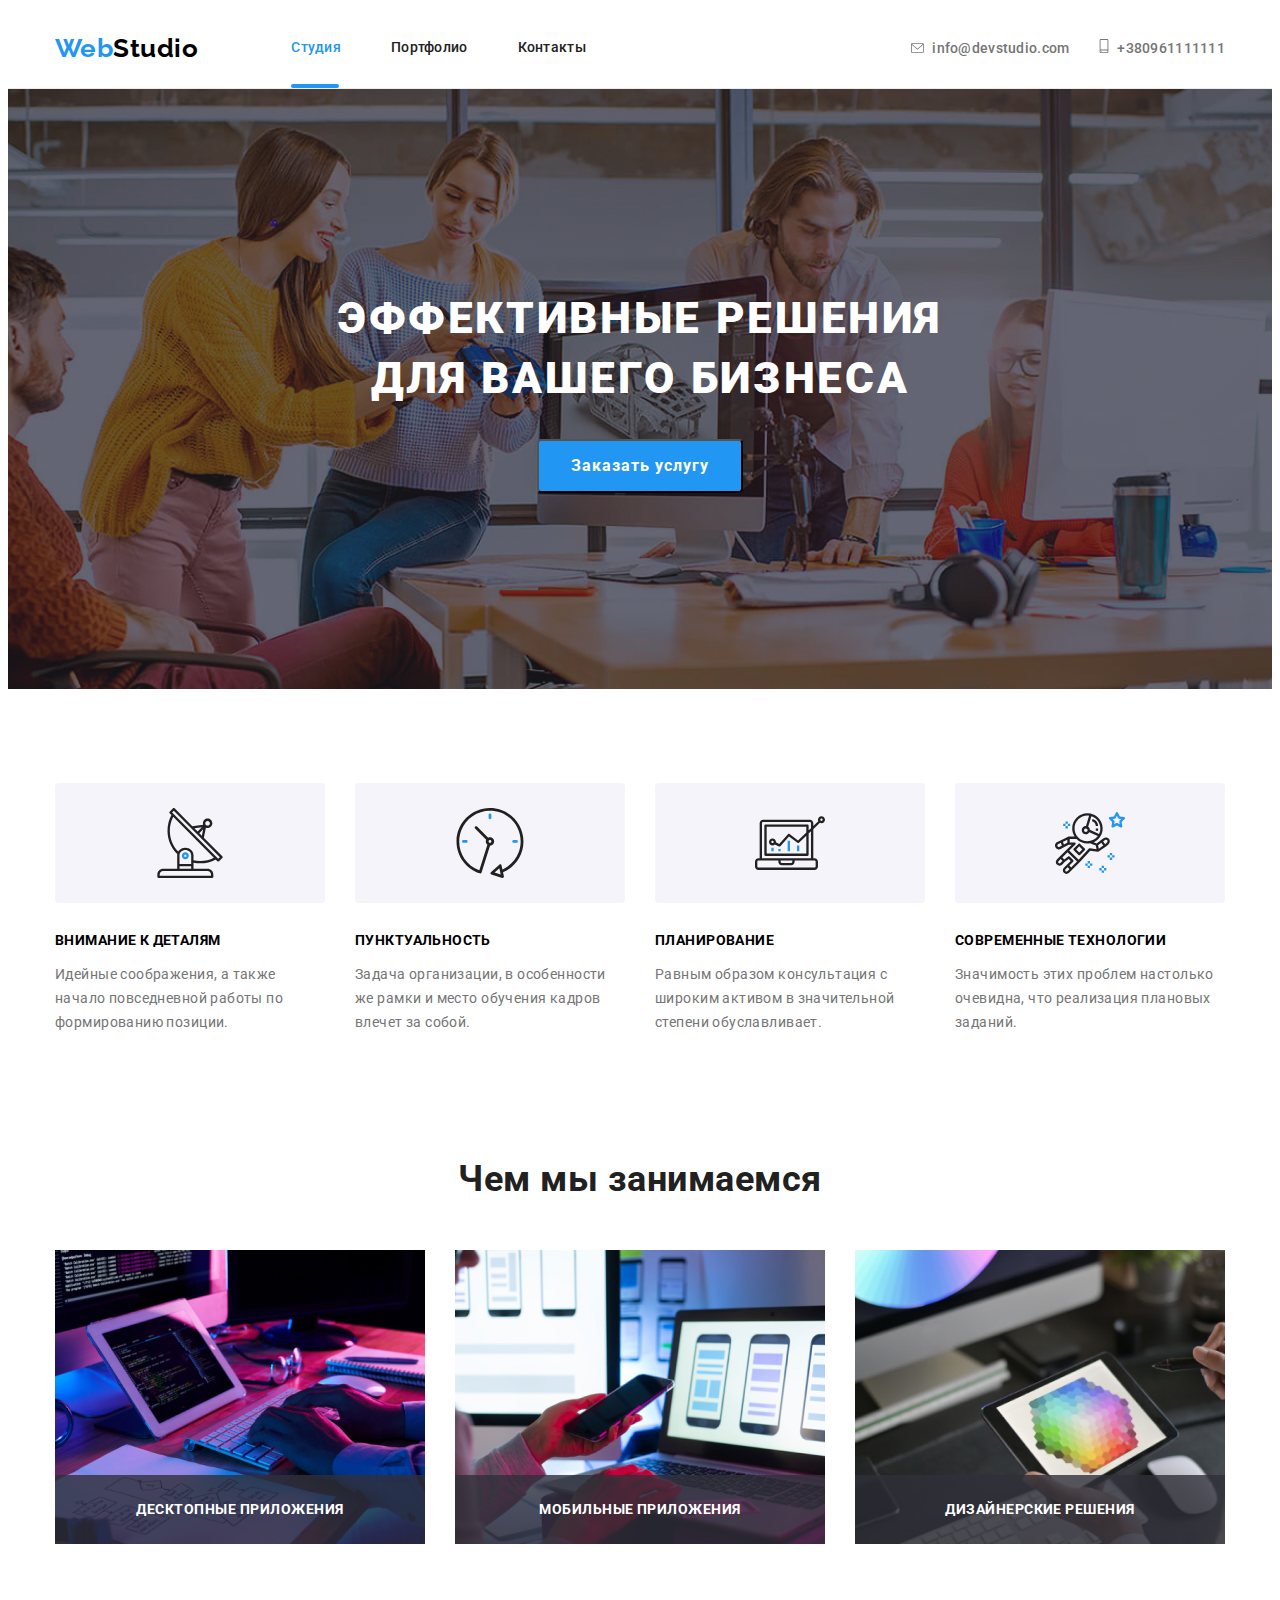
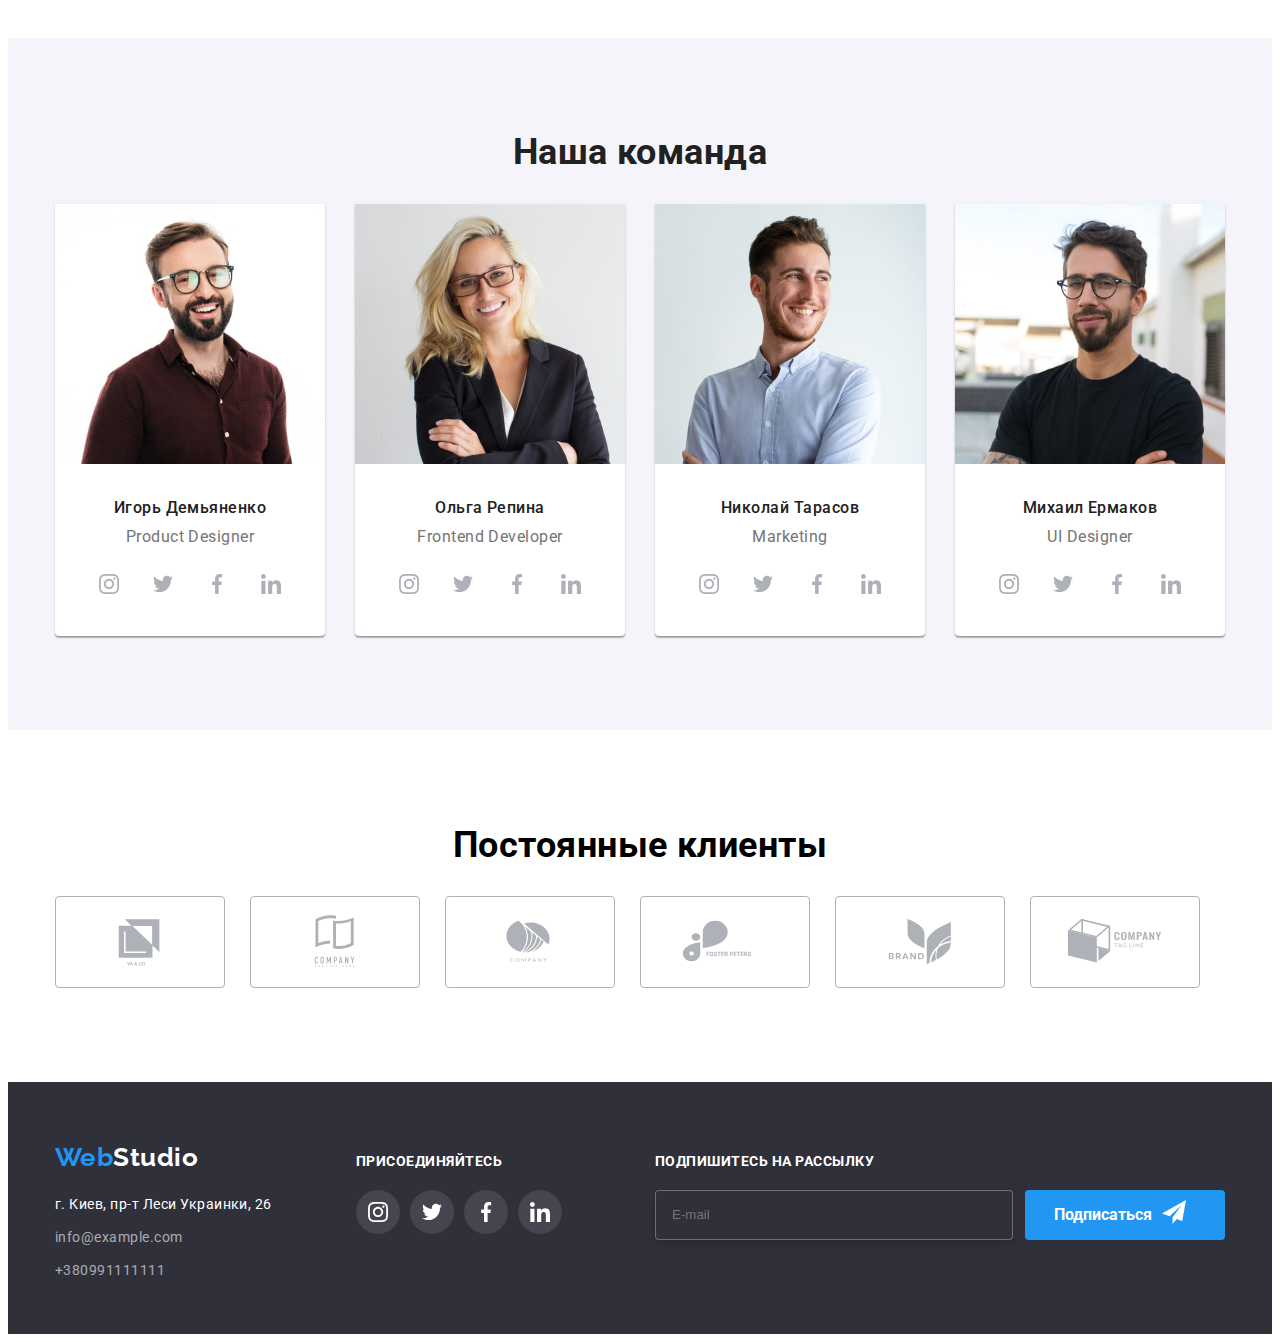
==== commit da088884: "remark" ====
--- a/index.html
+++ b/index.html
@@ -40,7 +40,7 @@
                             <a class="contact__link tel" href="tel:+380961111111">+380961111111</a>
                         </li>
                         <li class="menu-container-contacts__item">
-                            <a class="contact__link" href="mailto:info@devstudio.com">info@devstudio.com</a>
+                            <a class="contact__link mail" href="mailto:info@devstudio.com">info@devstudio.com</a>
                         </li>
                     </ul>
                 </div>
@@ -494,12 +494,14 @@
                 <label class="email-form__label">
                     <input class="email-form__input" type="email" name="email" placeholder="E-mail"/>
                 </label>
+                <div class="email-button_wrapper">
                 <button class="email-button" type="submit">
                     <span class="email-button__label">Подписаться</span>
                     <svg class="email-button__image" width="24" height="24">
                         <use href="./images/spraitlast.svg#icon-icon-send"></use>
                     </svg>
                 </button>
+                </div>
                 </form>
             </div>
         </div>
--- a/css/main.min.css
+++ b/css/main.min.css
@@ -1 +1 @@
-.html{box-sizing:border-box}*,*::before,*::after{box-sizing:border-box}.body{background-color:var(--main-white-color);color:var(--primary-text-color);font-family:Roboto,sans-serif;letter-spacing:.03em;font-style:normal}.section{padding:60px 0;max-width:480px;margin:0 auto;padding-left:15px;padding-right:15px}@media screen and (min-width: 768px){.section{padding:60px 0;max-width:768px;margin:0 auto}}@media screen and (min-width: 1200px){.section{padding:94px 0;max-width:1600px;margin:0 auto}}.container{max-width:480px;width:100%;margin:0 auto;margin-left:0;margin-right:0}@media screen and (min-width: 768px){.container{max-width:768px;margin:0 auto;padding-left:15px;padding-right:15px}}@media screen and (min-width: 1200px){.container{max-width:1200px;margin:0 auto;padding-left:15px;padding-right:15px;padding-bottom:0;padding-top:0}}.logo{color:#2196f3;font-family:"Raleway",sans-serif;font-weight:700;font-size:24px;line-height:2.01;text-decoration:none;margin-bottom:0}@media screen and (min-width: 768px){.logo{color:#2196f3;font-family:"Raleway",sans-serif;font-weight:700;font-size:24px;line-height:1.17;text-decoration:none;margin-bottom:0}}@media screen and (min-width: 1200px){.logo{color:#2196f3;font-family:"Raleway",sans-serif;font-weight:700;font-size:26px;line-height:1.19;text-decoration:none;margin-bottom:0}}.logo>.logo__label{color:#fff}.page-header{background-color:#fff;border-bottom:1px solid #ececec;position:relative}.nav{display:flex;justify-content:space-between;margin:0 auto;padding-left:15px;padding-right:15px}@media screen and (min-width: 768px){.nav{display:flex;align-items:center;justify-content:center;padding-bottom:0;padding-top:0;margin:0 auto}}@media screen and (min-width: 1200px){.nav{width:1200px;margin:0 auto;margin-left:auto;margin-right:auto}}.logo__inner{color:#000}.main-nav{background-color:#fff;color:#212121;letter-spacing:.02em}.main-nav__list{display:none}@media screen and (min-width: 768px){.main-nav__list{display:flex;margin-left:93px;margin-top:0;margin-bottom:0;padding:0;color:#212121;list-style-type:none}}@media screen and (min-width: 1200px){.main-nav__list{display:flex;margin-left:93px;margin-top:0;margin-bottom:0;padding:0;color:#212121;list-style-type:none}.main-nav__list .main-nav__list .main-nav__item+.main-nav__item{margin-left:50px}}.main-nav__link{display:block;padding-top:32px;padding-bottom:32px;color:#212121;font-weight:500;font-size:14px;line-height:1.14;text-decoration:none;letter-spacing:.02em;transition:color 250ms cubic-bezier(0.4, 0, 0.2, 1);position:relative}.main-nav__link:hover,.main-nav__link:focus{color:#2196f3}.main-nav{display:none}@media screen and (min-width: 768px){.main-nav{display:flex}}@media screen and (min-width: 1200px){.main-nav{display:flex}}@media screen and (min-width: 768px){.main-nav__list{display:flex;margin-left:88px;margin-top:0;margin-bottom:0;padding:0;color:#212121;list-style:none}}@media screen and (min-width: 1200px){.main-nav__list{display:flex;margin-left:93px;margin-top:0;margin-bottom:0;padding:0;color:#212121;list-style:none}}.main-nav__list .main-nav__item+.main-nav__item{margin-left:50px}.main-nav__list .link--underline::after{content:"";position:absolute;min-width:48px;height:4px;left:0;background-color:#2196f3;border-radius:2px;bottom:0;display:inline-block;background-size:cover}.main-nav__list .link--doubleunderline::after{content:"";position:absolute;min-width:78px;height:4px;background-color:#2196f3;border-radius:2px;bottom:0;left:0;display:inline-block;background-size:cover}.link--underline{color:#2196f3;position:relative}.contact{display:none}@media screen and (min-width: 768px){.contact{display:inline-block;background-color:#fff;list-style:none;margin:0;padding:0;margin-left:84px}}@media screen and (min-width: 1200px){.contact{display:flex;background-color:#fff;list-style:none;margin-bottom:0;margin-top:0;margin-left:auto;padding:0;justify-content:center;text-align:center;align-items:flex-end}}.contact.contact__item+.contact__item{margin-left:30px}.contact__item{display:flex;align-items:center;justify-content:center;padding:0;text-align:center;margin-left:0}@media screen and (min-width: 768px){.contact__item{display:inline-block;background-color:#fff;list-style:none;padding:0}.contact__item:not(:last-child){margin-bottom:10px}}@media screen and (min-width: 1200px){.contact__item{display:flex;justify-content:center;align-items:center;padding:0;text-align:center;margin-left:0}.contact__item:not(:last-child){margin-right:30px;margin-bottom:0}}.contact__icon{cursor:pointer;margin-right:8px;fill:#757575;transition:fill 250ms cubic-bezier(0.4, 0, 0.2, 1)}.contact__icon .contact__link:hover,.contact__link:focus .contact__icon{fill:#2196f3}.contact__link{color:#757575;letter-spacing:.02em;text-decoration:none;font-family:"Roboto",sans-serif;font-weight:500;font-size:14px;line-height:1.17;transition:color 250ms cubic-bezier(0.4, 0, 0.2, 1)}@media screen and (min-width: 768px){.contact__link{font-size:12px}.contact__link:not(:last-child){margin-bottom:10px}}@media screen and (min-width: 1200px){.contact__link{font-size:14px}}.contact__link:hover,.contact__link:focus{color:#2196f3}.contact__icon{cursor:pointer;margin-right:10px;fill:#757575;transition:fill 250ms cubic-bezier(0.4, 0, 0.2, 1)}.contact__link:hover .contact__icon,.contact__link:focus .contact__icon{fill:#2196f3}@media screen and (min-width: 768px){.contact__icon{width:13px;height:10px;margin-right:8px}}@media screen and (min-width: 768px){.contact__icon--phone{width:10px;height:14px}}.mobile-nav__image{width:24px;height:16px}.hero{background-color:#2f303a;height:400px;padding:118px 0;background-color:#fff;text-align:center;background-image:linear-gradient(rgba(47, 48, 58, 0.4), rgba(47, 48, 58, 0.4)),url("/images/hero-mobile.jpg");background-position:center;background-size:cover;background-repeat:no-repeat}@media screen and (min-width: 768px){.hero{background-image:linear-gradient(rgba(47, 48, 58, 0.4), rgba(47, 48, 58, 0.4)),url("/images/tablet-hero.jpg")}}@media screen and (min-width: 1200px){.hero{height:600px;padding:200px 0;background-image:linear-gradient(rgba(47, 48, 58, 0.4), rgba(47, 48, 58, 0.4)),url("../images/hero.jpg")}}.hero__title{color:#fff;font-weight:900;font-size:26px;line-height:1.36;text-align:center;letter-spacing:.06em;text-transform:uppercase;margin-bottom:30px;margin-top:0}@media screen and (min-width: 1200px){.hero__title{font-size:44px}}.hero__wrapper{text-align:center;position:relative}.hero__button{background-color:#2196f3;color:#fff;font-weight:700;font-size:16px;line-height:1.87;letter-spacing:.06em;cursor:pointer;font-family:inherit;border-radius:4px;min-width:200px;padding:10px 32px}.hero__button:hover,.hero__button:focus{color:var #fff;background-color:#188ce8}@media screen and (min-width: 1200px){.hero__button{z-index:1}}.button-secondary{color:#212121;background:#f5f4fa;cursor:pointer;font-weight:500;font-size:16px;line-height:1.62;letter-spacing:.03em;font-family:inherit;border-radius:4px;padding:6px 22px;border:none;font-family:"Roboto",sans-serif}.filter__list .filter__item+.filter__item{margin-left:8px}.button-secondary:hover,.button-secondary:focus{color:#fff;background-color:#2196f3;cursor:pointer;box-shadow:0px 3px 1px rgba(0,0,0,.1),0px 1px 2px rgba(0,0,0,.08),0px 2px 2px rgba(0,0,0,.12)}.chekbox-button{display:block;text-align:center;background-color:#2196f3;border:none;width:200px;padding:10px 55px;align-items:center;margin:0 auto;box-shadow:0px 4px 4px rgba(0,0,0,.15);border-radius:4px;cursor:pointer}.chekbox-button:hover,.chekbox-button:focus{background-color:#188ce8}.benefits__heading{background-color:#fff;color:rgba(0,0,0,0);font-size:0}.benefits__list{list-style-type:none;display:flex;flex-wrap:wrap;margin-top:0;padding-left:0}@media screen and (min-width: 1200px){.benefits__list{margin-bottom:0}}.benefits__item{width:100%}@media screen and (min-width: 768px){.benefits__item{width:calc((100% - 30px)/2)}.benefits__item:nth-child(odd){margin-right:30px}}@media screen and (min-width: 1200px){.benefits__item{width:270px;display:block;margin-left:0}.benefits__item:not(:last-child){margin-right:30px}}.benefits__item:not(:last-child){margin-bottom:30px}.benefits__thumb{padding:25px;text-align:center;margin-bottom:30px;width:100%;height:120px;border-radius:4px;background-color:#f5f4fa}@media screen and (min-width: 768px){.benefits__thumb{padding:25px;width:354px}}@media screen and (min-width: 1200px){.benefits__thumb{padding:25px;align-items:center;margin-bottom:30px;width:270px;height:120px;border-radius:4px;background-color:#f5f4fa}}.benefits__title{font-weight:700;font-size:14px;line-height:1.14;text-transform:uppercase;letter-spacing:.03em;margin-bottom:10px;margin-top:30px;text-align:center}.benefits__text{background-color:#fff;color:#757575;font-weight:400;font-size:14px;line-height:1.71;letter-spacing:.03em;margin-bottom:0}.benefits__icon{width:70px;height:70px}.work{background-color:#fff;padding-top:0}.work__title{color:#212121;font-weight:700;font-size:36px;line-height:1.16;text-align:center;margin-top:0;margin-bottom:50px}.work__list{display:flex;list-style-type:none;margin-top:0;margin-bottom:0;padding-left:0;padding-right:0}.work__item{position:relative}.work__wrapper{position:relative;margin-bottom:0;margin-top:0}.work__list .work__item:not(:last-child){margin-right:30px}.work__image{display:block}.work__text{display:inline-block;position:absolute;left:0;bottom:0;width:100%;padding-top:27px;padding-bottom:27px;font-weight:700;font-size:14px;line-height:1.14;text-align:center;text-transform:uppercase;color:#fff;background-color:rgba(47,48,58,.8);margin-bottom:0;margin-top:0}.section.work{display:none}@media screen and (min-width: 1200px){.section.work{display:flex}}.team{background-color:#f5f4fa;color:#212121}.team__heading{color:#212121;font-weight:700;font-size:36px;line-height:1.16;text-align:center;margin-top:0;margin-bottom:50px}.team__list{list-style-type:none;margin-bottom:0;margin-top:0;padding-left:0;padding-right:0}@media screen and (min-width: 768px){.team__list{display:flex;flex-wrap:wrap}}@media screen and (min-width: 1200px){.team__list{display:flex;flex-wrap:wrap;justify-content:space-between}}.team__card{background-color:#fff;color:#212121;max-width:480px;width:100%;text-align:center;box-shadow:0px 1px 3px rgba(0,0,0,.12),0px 1px 1px rgba(0,0,0,.14),0px 2px 1px rgba(0,0,0,.2);border-radius:0px 0px 4px 4px}@media screen and (min-width: 1200px){.team__card{width:270px}}.team__wrapper{padding-top:30px}.team__title{font-weight:500;font-size:16px;line-height:1.19;margin-top:0;margin-bottom:10px}.team__post{color:#757575;font-weight:400;font-size:16px;line-height:1.19;margin-top:0;margin-bottom:0}.team__item:not(:last-child){margin-right:0;margin-bottom:30px}@media screen and (min-width: 1200px){.team__item:not(:last-child){margin-right:30px;margin-bottom:0}}@media screen and (min-width: 768px){.team__item{width:calc((100% - 30px)/2)}.team__item:nth-child(2n+1){margin-right:30px}}@media screen and (min-width: 1200px){.team__item{width:calc((100% - 90px)/4)}}.team-network{list-style:none;display:flex;justify-content:center;padding-left:32px;padding-right:32px;padding-bottom:30px;margin-top:16px}.team-network__link{display:flex;width:44px;height:44px;border-radius:50%;background-color:#fff;background-repeat:no-repeat;justify-content:center;align-items:center;fill:#afb1b8;transition:background-color 250ms cubic-bezier(0.4, 0, 0.2, 1)}.team-network__link:hover,.team-network__link:focus{background-color:#2196f3}.team-network__link:hover,.team-network__link:focus{fill:#fff}.team-network__wrapper{display:flex;text-align:center}.team-network__wrapper:hover{color:#2196f3}.team__img{max-width:100%}.customer__title{font-weight:700px;font-size:36px;line-height:1.17;text-align:center;margin-bottom:30px;margin-top:0}.customer__list{list-style:none;margin-top:0;margin-bottom:0;display:flex;justify-content:space-between;padding-left:0;flex-wrap:wrap}@media screen and (min-width: 1200px){.customer__list{flex-wrap:nowrap}}.customer__link{height:100%;display:flex;height:92px;border:1px solid #afb1b8;border-radius:4px;justify-content:center;align-items:center;fill:#afb1b8;transition:fill 250ms cubic-bezier(0.4, 0, 0.2, 1)}.customer__link:hover,.customer__link:focus{fill:#2196f3;border-color:#2196f3}.customer__image{width:106px;height:60px}.customer__item{flex-basis:calc((100% - 30px)/2);margin-bottom:30px}@media screen and (min-width: 768px){.customer__item{flex-basis:calc((100% - 60px)/3);width:226px}}@media screen and (min-width: 1200px){.customer__item{width:170px}}@media screen and (min-width: 768px){.customer__item:nth-child(-n+3){margin-bottom:30px}}@media screen and (min-width: 1200px){.customer__item:nth-child(-n+3){margin-bottom:0}}.customer__item:nth-child(n+5):nth-child(-n+6){margin-bottom:0}.customer__item:nth-child(n+4):nth-child(-n+6){margin-bottom:0}@media screen and (min-width: 768px){.customer__item:nth-child(n+4):nth-child(-n+6){margin-bottom:0x}}@media screen and (min-width: 1200px){.customer__item:nth-child(n+4):nth-child(-n+6){margin-bottom:0}}@media screen and (min-width: 1200px){.customer__link{width:170px}}.team-network__item:not(:last-child){margin-right:10px}.container.customer{max-width:480px;width:100%;margin:0 auto}@media screen and (min-width: 768px){.container.customer{max-width:768px;width:100%;margin:0 auto}}@media screen and (min-width: 1200px){.container.customer{max-width:1200px;width:100%}}.footer-main{background-color:#2f303a;color:#fff;padding-top:60px;padding-bottom:60px;display:block;position:relative;height:603px}@media screen and (min-width: 768px){.footer-main{height:603px}}@media screen and (min-width: 1200px){.footer-main{display:flex;height:252px}}.footer-main__wrapper{display:block;margin:0 auto;margin-left:auto;margin-right:auto;padding-left:15px;padding-right:15px;max-width:480px;width:100%;text-align:center}@media screen and (min-width: 768px){.footer-main__wrapper{max-width:768px;display:flex;flex-wrap:wrap;justify-content:space-around}}@media screen and (min-width: 1200px){.footer-main__wrapper{display:flex;max-width:1200px;margin:0 auto;margin-left:auto;margin-right:auto;padding-left:15px;padding-right:15px;align-items:baseline;flex-direction:row;justify-content:space-between}}.container.footer{display:inline-block;padding:0px;margin-left:0;margin-right:0;margin-bottom:60px}@media screen and (min-width: 768px){.container.footer{width:232px}}@media screen and (min-width: 1200px){.container.footer{width:231px;padding:0px;margin-left:0;margin-right:70px}}.footer__adress{color:#fff;font-weight:400;font-size:14px;line-height:1.71;text-decoration:none;font-style:normal}.footer__adress:hover,.footer__adress:focus{color:#2196f3}.footer__link{color:rgba(255,255,255,.6);font-family:"Roboto",sans-serif;font-weight:400;font-size:14px;line-height:1.71;text-decoration:none;font-style:normal}.footer__link:hover,.footer__link:focus{color:#2196f3}.footer__list{list-style-type:none;margin:0;vertical-align:auto;padding-left:0;margin-top:20px;width:231px;height:81px;display:inline-block;flex-wrap:wrap;padding:0px}.footer__item:not(:last-child){margin-bottom:9px}.footer-network{height:80px;margin-bottom:60px}@media screen and (min-widht: 1200px){.footer-network{display:flex;flex-wrap:wrap;width:206px;height:80px;margin-top:0;margin-left:0;margin-bottom:0;margin-right:93px}}.footer-network__title{text-transform:uppercase;font-family:"Roboto",sans-serif;font-size:14px;line-height:1.17;font-weight:700px;margin-bottom:20px;text-align:center;margin-top:0}.footer-network__list{display:flex;flex-wrap:wrap;justify-content:center;list-style:none;padding-left:0;margin-top:0;margin-bottom:0}@media screen and (min-widht: 1200px){.footer-network__list{justify-content:space-evenly;list-style:none;padding-left:0;margin-top:0;margin-bottom:0}}.footer-network__item{width:44px;height:44px}.footer-network__item:not(:last-child){margin-right:10px}.footer-network__link{display:flex;width:44px;height:44px;border-radius:50%;background-color:rgba(255,255,255,.1);background-repeat:no-repeat;justify-content:center;align-items:center;transition:background-color 250ms cubic-bezier(0.4, 0, 0.2, 1)}.footer-network__link:hover,.footer-network__link:focus{background-color:#2196f3}.footer-network__image{display:flex;fill:#fff;text-align:center}.email-form__title{color:#fff;font-size:14px;line-height:16.41px;font-weight:700;font-family:"Roboto",sans-serif;text-transform:uppercase;margin-bottom:20px;margin-top:0}.email-form__input{background-color:#2f303a;border:1px solid rgba(255,255,255,.3);filter:drop-shadow(0px 4px 4px rgba(0, 0, 0, 0.15));border-radius:4px;max-width:450px;width:100%;height:50px;margin-right:0;margin-top:0;padding-top:15px;padding-bottom:15px;padding-left:16px;margin-bottom:20px;color:#fff}@media screen and (min-width: 768px){.email-form__input{width:450px}}@media screen and (min-width: 1200px){.email-form__input{max-width:358px}}.email-button{background-color:#2196f3;width:200px;margin:0;background:#2196f3;border-radius:4px;position:absolute;border:none;cursor:pointer;padding:10px 29px;text-align:center;box-shadow:none;transition:box-shadow 250ms cubic-bezier(0.4, 0, 0.2, 1);display:block}@media screen and (min-widht: 1200px){.email-button{display:inline-flex;margin-left:0px 0px 0px 12px}}.email-button__image{fill:#fff;vertical-align:middle;margin-left:10px}.email-button__label{color:#fff;font-size:16px;line-height:30px;font-weight:700;font-family:"Roboto",sans-serif;margin:0;padding:0}.email-button:hover{box-shadow:0px 4px 4px rgba(0,0,0,.15);background-color:#188ce8}.email-form__wrapper{display:block}@media screen and (min-widht: 768px){.email-form__wrapper{display:flex}}.email-button__wrapper{margin:0 auto;max-width:200px;width:100%}@media screen and (min-widht: 768px){.email-button__wrapper{margin-top:20px}}@media screen and (min-widht: 1200px){.email-button__wrapper{margin:0}}@media screen and (min-width: 1200px){.email-button{display:inline-flex;margin-left:12px}}.backdrop{position:fixed;top:0;left:0;width:100%;height:100%;transition:opacity 250ms cubic-bezier(0.4, 0, 0.2, 1),visibility 250ms cubic-bezier(0.4, 0, 0.2, 1);visibility:visible;opacity:1;background-color:rgba(0,0,0,.3);overflow-y:scroll;padding:94px 15px}.backdrop.is-hidden{opacity:0;pointer-events:none;visibility:hidden}.modal{position:absolute;top:43%;left:50%;max-width:450px;width:100%;background-color:#fff;transform:translate(-50%, -50%);transition:transform 250ms cubic-bezier(0.4, 0, 0.2, 1);box-shadow:0px 1px 3px rgba(0,0,0,.12),0px 1px 1px rgba(0,0,0,.14),0px 2px 1px rgba(0,0,0,.2);border-radius:4px;padding:40px}@media screen and (min-width: 768px){.modal{max-width:528px;top:56%;left:54%}}@media screen and (min-width: 1200px){.modal{max-width:528px;top:59%;left:50%}}.modal__button{width:30px;height:30px;margin:0;padding:0;cursor:pointer;border-radius:50%;background:#fff;border:1px solid rgba(0,0,0,.1);position:absolute;top:8px;right:8px;padding:5px;transition:fill 250ms cubic-bezier(0.4, 0, 0.2, 1)}.modal__button:hover,.modal__button:focus{fill:#2196f3}.modal__title{font-family:"Roboto",sans-serif;font-weight:700;font-size:20px;line-height:23.44px;text-align:center;margin-bottom:12px;margin-top:0}.modal__span{font-family:"Roboto",sans-serif;font-weight:400;font-size:12px;line-height:14.06px;color:#757575;margin-bottom:4px;display:block}.modal__span:not(:last-child){margin-top:10px}.modal__span:last-child{margin-top:0}.modal__wrapper{display:flex;justify-content:center;margin-left:0;margin-right:0;position:relative}.modal__image{fill:#000;position:absolute;top:50%;left:10px;transform:translateY(-50%);transition:fill 250ms cubic-bezier(0.4, 0, 0.2, 1)}.modal__image:hover{fill:#2196f3}.modal__input{width:448px;height:40px;border:1px solid rgba(33,33,33,.2);border-radius:4px;padding:8px 8px 8px 42px;outline:none;color:#757575;cursor:pointer;transition:border-color 250ms cubic-bezier(0.4, 0, 0.2, 1)}.modal__input:hover,.modal__input:focus{border:1px solid #2196f3}.modal__input:hover+.modal__image{fill:#2196f3}.modal__input:hover+.modal__image{fill:#2196f3}.modal__coments{width:448px;height:120px;border:1px solid rgba(33,33,33,.2);border-radius:4px;resize:none;padding:12px 16px;outline:none;color:#757575;cursor:pointer;transition:border-color 250ms cubic-bezier(0.4, 0, 0.2, 1)}.modal__coments:hover,.modal__coments:focus{border:1px solid #2196f3}.modal__coments::placeholder{font-family:"Roboto",sans-serif;font-style:normal;font-weight:400;font-size:12px;line-height:14px;letter-spacing:.01em;color:rgba(117,117,117,.5);cursor:pointer}.chekbox>span{font-family:"Roboto",sans-serif;font-style:normal;font-weight:400;font-size:14px;line-height:1.71;letter-spacing:.03em;color:#757575}.chekbox__hidden{position:absolute;white-space:nowrap;width:1px;height:1px;overflow:hidden;border:0;padding:0;clip:rect(0 0 0 0);clip-path:inset(50%);margin:-1px}.chekbox__hidden:checked+.checkbox__image{opacity:1;background-color:#2196f3}.chekbox{display:flex;align-items:center;height:24px;margin-bottom:30px;margin-top:20px;margin-left:0;margin-right:0;padding-left:20px}.chekbox__image{fill:#fff;position:absolute;opacity:0;background-color:#fff}.chekbox__fake{border:2px solid #000;width:16px;height:15px;margin-right:7px;border-radius:2px}.chekbox__link{text-decoration:none;color:#2196f3}.chekbox-button__label{font-family:"Roboto",sans-serif;font-size:16px;line-height:1.87;color:#fff;padding:0}.chekbox__hidden:checked+.chekbox__image{opacity:1;background-color:#2196f3}body.modal-open{overflow:hidden}.main{background-color:#fff}.filter__title{color:rgba(0,0,0,0);font-size:0}.filter__list{list-style-type:none;display:flex;flex-wrap:wrap;justify-content:start;padding-bottom:50px;margin-top:0;margin-bottom:0;padding-left:0;padding-right:0;width:100%}@media screen and (min-width: 1200px){.filter__list{justify-content:center;padding-bottom:50px;margin-top:0;margin-bottom:0;flex-wrap:nowrap;padding-left:40px}}.filter__item:nth-child(n+4):nth-child(-n+5){margin-top:15px}@media screen and (min-width: 768px){.filter__item:nth-child(n+4):nth-child(-n+5){margin-top:0}}@media screen and (min-width: 1200px){.filter__item:nth-child(n+4):nth-child(-n+5){margin-top:0}}@media screen and (min-width: 320px)and (max-width: 391px){.filter__item:nth-child(3){margin-top:15px}}.filter__list{display:flex;flex-wrap:wrap;width:100%}@media screen and (min-width: 768px){.filter__list{flex-wrap:nowrap;width:100%;justify-content:center}}@media screen and (min-width: 1200px){.filter__list{margin-top:0}}.examples__list{list-style-type:none;letter-spacing:.06em;display:flex;flex-wrap:wrap;margin-top:0;margin-bottom:0;padding:0}.examples__title{font-family:"Roboto",sans-serif;font-weight:700;font-size:18px;line-height:2;margin-bottom:4px;margin-top:0}.examples__link{background-color:#fff;color:#212121;text-decoration:none;display:flex;flex-direction:column}.examples__link:hover,.examples__link:focus{box-shadow:0px 1px 1px rgba(0,0,0,.12),0px 4px 4px rgba(0,0,0,.06),1px 4px 6px rgba(0,0,0,.16)}.examples__paragraph{color:#757575;font-weight:400;font-size:16px;line-height:1.88;letter-spacing:.03em;margin-bottom:0;margin-top:0}.examples__item{cursor:pointer}.examples__item:not(:last-child){margin-bottom:30px}.examples__wrapper{display:flex;flex-direction:column;text-align:justify;padding:20px 24px;border-right:1px solid #eee;border-bottom:1px solid #eee;border-left:1px solid #eee}@media screen and (min-width: 768px){.examples__wrapper{height:146px}}@media screen and (min-width: 1200px){.examples__wrapper{height:auto}}.examples__text{display:inline-block;position:absolute;top:0;left:0;width:100%;height:100%;padding:63px 24px;color:#fff;font-size:18px;font-weight:400;line-height:1.55;text-align:left;background-color:rgba(33,150,243,.9);margin-top:0;transition:transform 250ms cubic-bezier(0.4, 0, 0.2, 1);transform:translateY(100%)}.examples__overlay{position:relative;overflow:hidden}.examples__item{cursor:pointer}@media screen and (min-width: 768px){.examples__item{flex-basis:calc((100% - 30px)/2)}.examples__item:nth-child(odd){margin-right:30px}}@media screen and (min-width: 1200px){.examples__item{margin-right:30px;margin-bottom:30px;flex-basis:calc((100% - 60px)/3)}.examples__item:nth-last-child(-n+3){margin-bottom:0}.examples__item:nth-child(3n){margin-right:0}}.container.examples{display:flex;flex-wrap:wrap}@media screen and (min-width: 768px){.container.examples{display:block}}.examples__link:hover .examples__text,.examples__link:focus .examples__text{transform:translateY(0)}.examples__overlay>img{display:block}.examples__picture{width:354px}.examples_image{width:100%;display:block}.mobile-nav__menu-container{display:none;background-color:#fff;padding:20px;text-align:center;font-size:20px;position:absolute;top:0;left:0;width:100vw;z-index:1;padding:50px 40px;overflow-y:scroll}.mobile-nav__menu-container.is-open{display:block}@media screen and (min-width: 768px){.mobile-nav__menu-container{display:none}}@media screen and (min-width: 768px){.mobile-nav__menu-container.is-open{display:none}}.mobile-nav__button{display:inline-flex;margin:0;padding:0;border:none;background-color:rgba(0,0,0,0);align-items:center;z-index:2;cursor:pointer;transition:250ms cubic-bezier(0.4, 0, 0.2, 1)}.mobile-nav__button .icon-cross{width:24px;height:16px;display:none}.mobile-nav__button.is-open .icon-cross{display:block}.mobile-nav__button.is-open .icon-menu{display:none}@media screen and (min-width: 768px){.mobile-nav__button{display:none}}.mobile-nav__button:hover .icon-cross,.mobile-nav__button:hover .icon-menu{fill:#2196f3}.mobile-nav__menu-container__navigation{margin-bottom:302px}.mobile-nav__menu-container__item{list-style:none;font-size:40px;line-height:46.88px;font-weight:500;font-family:"Roboto",sans-serif;text-align:left;padding-left:0;margin:0}.mobile-nav__menu-container__item:not(:last-child){margin-bottom:32px}.mobile-nav__menu-container__list{padding:0;margin:0}.mobile-nav__menu-container__link{text-decoration:none;color:#212121;transition:250ms cubic-bezier(0.4, 0, 0.2, 1)}.mobile-nav__menu-container__link:hover,.mobile-nav__menu-container__link:focus{color:#2196f3}.menu-container-contacts{margin-bottom:64px}.menu-container-contacts__list{list-style:none;padding:0;margin:0}.menu-container-contacts__item{padding:0;margin:0;text-align:start}.menu-container-contacts__item:not(:last-child){margin-bottom:32px}.contact__link.tel{text-decoration:none;color:#2196f3;font-family:"Roboto",sans-serif;font-size:34px;font-weight:500px}.menu-container-network__list{list-style:none;display:flex;justify-content:start;margin:0;padding:0}.menu-container-network__link{cursor:pointer;text-decoration:none;font-family:"Roboto",sans-serif;font-size:18px;font-weight:500;line-height:22px;color:#2196f3;letter-spacing:.02em}.menu-container-network__item:not(:last-child){border-right:1px solid rgba(33,33,33,.2);padding-right:10px}.menu-container-network__item:not(:first-child){padding-left:10px}/*# sourceMappingURL=main.min.css.map */+.html{box-sizing:border-box}*,*::before,*::after{box-sizing:border-box}.body{background-color:var(--main-white-color);color:var(--primary-text-color);font-family:Roboto,sans-serif;letter-spacing:.03em;font-style:normal}.section{padding:60px 0;margin:0 auto}@media screen and (min-width: 768px){.section{padding:60px 0}}@media screen and (min-width: 1200px){.section{padding:94px 0}}.container{max-width:480px;width:100%;margin:0 auto;padding-left:15px;padding-right:15px}@media screen and (min-width: 768px){.container{max-width:768px;margin:0 auto;padding-left:15px;padding-right:15px;width:100%}}@media screen and (min-width: 1200px){.container{max-width:1200px;margin:0 auto;padding-left:15px;padding-right:15px;padding-bottom:0;padding-top:0;width:100%}}.logo{color:#2196f3;font-family:"Raleway",sans-serif;font-weight:700;font-size:24px;line-height:2.01;text-decoration:none;margin-bottom:0}@media screen and (min-width: 768px){.logo{color:#2196f3;font-family:"Raleway",sans-serif;font-weight:700;font-size:24px;line-height:1.17;text-decoration:none;margin-bottom:0}}@media screen and (min-width: 1200px){.logo{color:#2196f3;font-family:"Raleway",sans-serif;font-weight:700;font-size:26px;line-height:1.19;text-decoration:none;margin-bottom:0}}.logo>.logo__label{color:#fff}.page-header{background-color:#fff;border-bottom:1px solid #ececec;position:relative}.nav{display:flex;justify-content:space-between;margin:0 auto;padding-left:15px;padding-right:15px}@media screen and (min-width: 768px){.nav{display:flex;align-items:center;justify-content:center;padding-bottom:0;padding-top:0;margin:0 auto}}@media screen and (min-width: 1200px){.nav{width:1200px;margin:0 auto;margin-left:auto;margin-right:auto}}.logo__inner{color:#000}.main-nav{background-color:#fff;color:#212121;letter-spacing:.02em}.main-nav__list{display:none}@media screen and (min-width: 768px){.main-nav__list{display:flex;margin-left:93px;margin-top:0;margin-bottom:0;padding:0;color:#212121;list-style-type:none}}@media screen and (min-width: 1200px){.main-nav__list{display:flex;margin-left:93px;margin-top:0;margin-bottom:0;padding:0;color:#212121;list-style-type:none}.main-nav__list .main-nav__list .main-nav__item+.main-nav__item{margin-left:50px}}.main-nav__link{display:block;padding-top:32px;padding-bottom:32px;color:#212121;font-weight:500;font-size:14px;line-height:1.14;text-decoration:none;letter-spacing:.02em;transition:color 250ms cubic-bezier(0.4, 0, 0.2, 1);position:relative}.main-nav__link:hover,.main-nav__link:focus{color:#2196f3}.main-nav{display:none}@media screen and (min-width: 768px){.main-nav{display:flex}}@media screen and (min-width: 1200px){.main-nav{display:flex}}@media screen and (min-width: 768px){.main-nav__list{display:flex;margin-left:88px;margin-top:0;margin-bottom:0;padding:0;color:#212121;list-style:none}}@media screen and (min-width: 1200px){.main-nav__list{display:flex;margin-left:93px;margin-top:0;margin-bottom:0;padding:0;color:#212121;list-style:none}}.main-nav__list .main-nav__item+.main-nav__item{margin-left:50px}.main-nav__list .link--underline::after{content:"";position:absolute;min-width:48px;height:4px;left:0;background-color:#2196f3;border-radius:2px;bottom:0;display:inline-block;background-size:cover}.main-nav__list .link--doubleunderline::after{content:"";position:absolute;min-width:78px;height:4px;background-color:#2196f3;border-radius:2px;bottom:0;left:0;display:inline-block;background-size:cover}.link--underline{color:#2196f3;position:relative}.contact{display:none}@media screen and (min-width: 768px){.contact{display:inline-block;background-color:#fff;list-style:none;margin:0;padding:0;margin-left:84px}}@media screen and (min-width: 1200px){.contact{display:flex;background-color:#fff;list-style:none;margin-bottom:0;margin-top:0;margin-left:auto;padding:0;justify-content:center;text-align:center;align-items:flex-end}}.contact.contact__item+.contact__item{margin-left:30px}.contact__item{display:flex;align-items:center;justify-content:center;padding:0;text-align:center;margin-left:0}@media screen and (min-width: 768px){.contact__item{display:inline-block;background-color:#fff;list-style:none;padding:0}.contact__item:not(:last-child){margin-bottom:10px}}@media screen and (min-width: 1200px){.contact__item{display:flex;justify-content:center;align-items:center;padding:0;text-align:center;margin-left:0}.contact__item:not(:last-child){margin-right:30px;margin-bottom:0}}.contact__icon{cursor:pointer;margin-right:8px;fill:#757575;transition:fill 250ms cubic-bezier(0.4, 0, 0.2, 1)}.contact__icon .contact__link:hover,.contact__link:focus .contact__icon{fill:#2196f3}.contact__link{color:#757575;letter-spacing:.02em;text-decoration:none;font-family:"Roboto",sans-serif;font-weight:500;font-size:14px;line-height:1.17;transition:color 250ms cubic-bezier(0.4, 0, 0.2, 1)}@media screen and (min-width: 768px){.contact__link{font-size:12px}.contact__link:not(:last-child){margin-bottom:10px}}@media screen and (min-width: 1200px){.contact__link{font-size:14px}}.contact__link:hover,.contact__link:focus{color:#2196f3}.contact__icon{cursor:pointer;margin-right:10px;fill:#757575;transition:fill 250ms cubic-bezier(0.4, 0, 0.2, 1)}.contact__link:hover .contact__icon,.contact__link:focus .contact__icon{fill:#2196f3}@media screen and (min-width: 768px){.contact__icon{width:13px;height:10px;margin-right:8px}}@media screen and (min-width: 768px){.contact__icon--phone{width:10px;height:14px}}.mobile-nav__image{width:24px;height:16px}.hero{background-color:#2f303a;height:400px;padding:118px 0;background-color:#fff;text-align:center;background-image:linear-gradient(rgba(47, 48, 58, 0.4), rgba(47, 48, 58, 0.4)),url("../images/hero-mobile.jpg");background-position:center;background-size:cover;background-repeat:no-repeat}@media screen and (min-width: 768px){.hero{background-image:linear-gradient(rgba(47, 48, 58, 0.4), rgba(47, 48, 58, 0.4)),url("../images/tablet-hero.jpg")}}@media screen and (min-width: 1200px){.hero{height:600px;padding:200px 0;background-image:linear-gradient(rgba(47, 48, 58, 0.4), rgba(47, 48, 58, 0.4)),url("../images/hero.jpg")}}.hero__title{color:#fff;font-weight:900;font-size:26px;line-height:1.36;text-align:center;letter-spacing:.06em;text-transform:uppercase;margin-bottom:30px;margin-top:0}@media screen and (min-width: 1200px){.hero__title{font-size:44px}}.hero__wrapper{text-align:center;position:relative}.hero__button{background-color:#2196f3;color:#fff;font-weight:700;font-size:16px;line-height:1.87;letter-spacing:.06em;cursor:pointer;font-family:inherit;border-radius:4px;min-width:200px;padding:10px 32px}.hero__button:hover,.hero__button:focus{color:var #fff;background-color:#188ce8}@media screen and (min-width: 1200px){.hero__button{z-index:1}}.button-secondary{color:#212121;background:#f5f4fa;cursor:pointer;font-weight:500;font-size:16px;line-height:1.62;letter-spacing:.03em;font-family:inherit;border-radius:4px;padding:6px 22px;border:none;font-family:"Roboto",sans-serif;transition:250ms cubic-bezier(0.4, 0, 0.2, 1)}.filter__list .filter__item+.filter__item{margin-left:8px}.button-secondary:hover,.button-secondary:focus{color:#fff;background-color:#2196f3;cursor:pointer;box-shadow:0px 3px 1px rgba(0,0,0,.1),0px 1px 2px rgba(0,0,0,.08),0px 2px 2px rgba(0,0,0,.12)}.chekbox-button{display:block;text-align:center;background-color:#2196f3;border:none;width:200px;padding:10px 55px;align-items:center;margin:0 auto;box-shadow:0px 4px 4px rgba(0,0,0,.15);border-radius:4px;cursor:pointer}.chekbox-button:hover,.chekbox-button:focus{background-color:#188ce8}.benefits__heading{background-color:#fff;color:rgba(0,0,0,0);font-size:0}.benefits__list{list-style-type:none;display:flex;flex-wrap:wrap;margin-top:0;padding-left:0}@media screen and (min-width: 1200px){.benefits__list{margin-bottom:0}}.benefits__item{width:100%}@media screen and (min-width: 768px){.benefits__item{width:calc((100% - 30px)/2)}.benefits__item:nth-child(odd){margin-right:30px}}@media screen and (min-width: 1200px){.benefits__item{width:270px;display:block;margin-left:0}.benefits__item:not(:last-child){margin-right:30px}}.benefits__item:not(:last-child){margin-bottom:30px}.benefits__thumb{padding:25px;text-align:center;margin-bottom:30px;width:100%;height:120px;border-radius:4px;background-color:#f5f4fa}@media screen and (min-width: 768px){.benefits__thumb{padding:25px;width:354px}}@media screen and (min-width: 1200px){.benefits__thumb{padding:25px;align-items:center;margin-bottom:30px;width:270px;height:120px;border-radius:4px;background-color:#f5f4fa}}.benefits__title{font-weight:700;font-size:14px;line-height:1.14;text-transform:uppercase;letter-spacing:.03em;margin-bottom:10px;margin-top:30px}.benefits__text{background-color:#fff;color:#757575;font-weight:400;font-size:14px;line-height:1.71;letter-spacing:.03em;margin-bottom:0}.benefits__icon{width:70px;height:70px}.work{background-color:#fff;padding-top:0}.work__title{color:#212121;font-weight:700;font-size:36px;line-height:1.16;text-align:center;margin-top:0;margin-bottom:50px}.work__list{display:flex;list-style-type:none;margin-top:0;margin-bottom:0;padding-left:0;padding-right:0}.work__item{position:relative}.work__wrapper{position:relative;margin-bottom:0;margin-top:0}.work__list .work__item:not(:last-child){margin-right:30px}.work__image{display:block}.work__text{display:inline-block;position:absolute;left:0;bottom:0;width:100%;padding-top:27px;padding-bottom:27px;font-weight:700;font-size:14px;line-height:1.14;text-align:center;text-transform:uppercase;color:#fff;background-color:rgba(47,48,58,.8);margin-bottom:0;margin-top:0}.section.work{display:none}@media screen and (min-width: 1200px){.section.work{display:flex}}.team{background-color:#f5f4fa;color:#212121}.team__heading{color:#212121;font-weight:700;font-size:36px;line-height:1.16;text-align:center;margin-top:0;margin-bottom:30px}.team__list{list-style-type:none;margin-bottom:0;margin-top:0;padding-left:0;padding-right:0}@media screen and (min-width: 768px){.team__list{display:flex;flex-wrap:wrap}}@media screen and (min-width: 1200px){.team__list{display:flex;flex-wrap:wrap;justify-content:space-between}}.team__card{background-color:#fff;color:#212121;max-width:480px;width:100%;text-align:center;box-shadow:0px 1px 3px rgba(0,0,0,.12),0px 1px 1px rgba(0,0,0,.14),0px 2px 1px rgba(0,0,0,.2);border-radius:0px 0px 4px 4px}@media screen and (min-width: 1200px){.team__card{width:270px}}.team__wrapper{padding-top:30px}.team__title{font-weight:500;font-size:16px;line-height:1.19;margin-top:0;margin-bottom:10px}.team__post{color:#757575;font-weight:400;font-size:16px;line-height:1.19;margin-top:0;margin-bottom:0}.team__item:not(:last-child){margin-right:0;margin-bottom:30px}@media screen and (min-width: 1200px){.team__item:not(:last-child){margin-right:30px;margin-bottom:0}}@media screen and (min-width: 768px){.team__item{width:calc((100% - 30px)/2)}.team__item:nth-child(2n+1){margin-right:30px}}@media screen and (min-width: 1200px){.team__item{width:calc((100% - 90px)/4)}}@media screen and (min-width: 480px)and (max-width: 1200px){.team__heading{font-size:28px}}.team-network{list-style:none;display:flex;justify-content:center;padding-left:32px;padding-right:32px;padding-bottom:30px;margin-top:16px}.team-network__link{display:flex;width:44px;height:44px;border-radius:50%;background-color:#fff;background-repeat:no-repeat;justify-content:center;align-items:center;fill:#afb1b8;transition:background-color 250ms cubic-bezier(0.4, 0, 0.2, 1)}.team-network__link:hover,.team-network__link:focus{background-color:#2196f3}.team-network__link:hover,.team-network__link:focus{fill:#fff}.team-network__wrapper{display:flex;text-align:center}.team-network__wrapper:hover{color:#2196f3}.team__img{max-width:100%}.customer__title{font-weight:700px;font-size:36px;line-height:1.17;text-align:center;margin-bottom:30px;margin-top:0}.customer__list{list-style:none;margin-top:0;margin-bottom:0;display:flex;justify-content:space-between;padding-left:0;flex-wrap:wrap}@media screen and (min-width: 1200px){.customer__list{flex-wrap:nowrap}}.customer__link{height:100%;display:flex;height:92px;border:1px solid #afb1b8;border-radius:4px;justify-content:center;align-items:center;fill:#afb1b8;transition:fill 250ms cubic-bezier(0.4, 0, 0.2, 1)}.customer__link:hover,.customer__link:focus{fill:#2196f3;border-color:#2196f3}.customer__image{width:106px;height:60px}.customer__item{flex-basis:calc((100% - 30px)/2);margin-bottom:30px}@media screen and (min-width: 768px){.customer__item{flex-basis:calc((100% - 60px)/3);width:226px}}@media screen and (min-width: 1200px){.customer__item{width:170px}}@media screen and (min-width: 768px){.customer__item:nth-child(-n+3){margin-bottom:30px}}@media screen and (min-width: 1200px){.customer__item:nth-child(-n+3){margin-bottom:0}}.customer__item:nth-child(n+5):nth-child(-n+6){margin-bottom:0}.customer__item:nth-child(n+4):nth-child(-n+6){margin-bottom:0}@media screen and (min-width: 768px){.customer__item:nth-child(n+4):nth-child(-n+6){margin-bottom:0x}}@media screen and (min-width: 1200px){.customer__item:nth-child(n+4):nth-child(-n+6){margin-bottom:0}}@media screen and (min-width: 480px)and (max-width: 1200px){.customer__title{font-size:28px}}@media screen and (min-width: 1200px){.customer__link{width:170px}}.team-network__item:not(:last-child){margin-right:10px}.container.customer{max-width:480px;width:100%;margin:0 auto}@media screen and (min-width: 768px){.container.customer{max-width:768px;width:100%;margin:0 auto}}@media screen and (min-width: 1200px){.container.customer{max-width:1200px;width:100%}}.footer-main{background-color:#2f303a;color:#fff;padding-top:60px;padding-bottom:60px;display:block;position:relative}@media screen and (min-width: 1200px){.footer-main{display:flex;height:252px}}.footer-main__wrapper{display:block;margin:0 auto;padding-left:15px;padding-right:15px;max-width:480px;width:100%;text-align:center}@media screen and (min-width: 768px){.footer-main__wrapper{max-width:768px;margin:0 auto;display:flex;flex-wrap:wrap;justify-content:space-around}}@media screen and (min-width: 1200px){.footer-main__wrapper{display:flex;max-width:1200px;margin:0 auto;padding-left:15px;padding-right:15px;align-items:baseline;justify-content:flex-start}}.container.footer{display:inline-block;padding:0px;margin-bottom:60px}@media screen and (min-width: 768px){.container.footer{width:232px;margin:0;margin-bottom:60px}}@media screen and (min-width: 1200px){.container.footer{width:231px;padding:0px;margin-left:0;margin-right:70px;text-align:left}}.footer__adress{color:#fff;font-weight:400;font-size:14px;line-height:1.71;text-decoration:none;font-style:normal}.footer__adress:hover,.footer__adress:focus{color:#2196f3}.footer__link{color:rgba(255,255,255,.6);font-family:"Roboto",sans-serif;font-weight:400;font-size:14px;line-height:1.71;text-decoration:none;font-style:normal}.footer__link:hover,.footer__link:focus{color:#2196f3}.footer__list{list-style-type:none;margin:0;vertical-align:auto;padding-left:0;margin-top:20px;width:231px;height:81px;display:inline-block;flex-wrap:wrap;padding:0px}.footer__item:not(:last-child){margin-bottom:9px}.footer-network{height:80px;margin-bottom:60px}@media screen and (min-width: 1200px){.footer-network{display:flex;flex-wrap:wrap;width:206px;height:80px;margin-top:0;margin-left:0;margin-bottom:0;margin-right:93px}}.footer-network__title{text-transform:uppercase;font-family:"Roboto",sans-serif;font-size:14px;line-height:1.17;font-weight:700px;margin-bottom:20px;text-align:center;margin-top:0}.footer-network__list{display:flex;flex-wrap:wrap;justify-content:center;list-style:none;padding-left:0;margin-top:0;margin-bottom:0}@media screen and (min-widht: 1200px){.footer-network__list{justify-content:space-evenly;list-style:none;padding-left:0;margin-top:0;margin-bottom:0}}.footer-network__item{width:44px;height:44px}.footer-network__item:not(:last-child){margin-right:10px}.footer-network__link{display:flex;width:44px;height:44px;border-radius:50%;background-color:rgba(255,255,255,.1);background-repeat:no-repeat;justify-content:center;align-items:center;transition:background-color 250ms cubic-bezier(0.4, 0, 0.2, 1)}.footer-network__link:hover,.footer-network__link:focus{background-color:#2196f3}.footer-network__image{display:flex;fill:#fff;text-align:center}.email-form__title{color:#fff;font-size:14px;line-height:16.41px;font-weight:700;font-family:"Roboto",sans-serif;text-transform:uppercase;margin-bottom:20px;margin-top:0}@media screen and (min-width: 1200px){.email-form__title{text-align:left}}.email-form__input{background-color:#2f303a;border:1px solid rgba(255,255,255,.3);filter:drop-shadow(0px 4px 4px rgba(0, 0, 0, 0.15));border-radius:4px;max-width:450px;width:100%;height:50px;margin-right:0;margin-top:0;padding-top:15px;padding-bottom:15px;padding-left:16px;margin-bottom:20px;color:#fff}@media screen and (min-width: 768px){.email-form__input{width:450px}}@media screen and (min-width: 1200px){.email-form__input{max-width:358px}}.email-button{background-color:#2196f3;width:200px;margin:0;background:#2196f3;border-radius:4px;position:absolute;border:none;cursor:pointer;padding:10px 29px;text-align:center;box-shadow:none;transition:box-shadow 250ms cubic-bezier(0.4, 0, 0.2, 1);display:block}@media screen and (min-widht: 1200px){.email-button{display:inline-flex;margin-left:0px 0px 0px 12px}}.email-button__image{fill:#fff;vertical-align:middle;margin-left:10px}.email-button__label{color:#fff;font-size:16px;line-height:30px;font-weight:700;font-family:"Roboto",sans-serif;margin:0;padding:0}.email-button:hover{box-shadow:0px 4px 4px rgba(0,0,0,.15);background-color:#188ce8}.email-form__wrapper{display:block}@media screen and (min-widht: 768px){.email-form__wrapper{display:flex}}.email-button__wrapper{margin:0 auto;max-width:200px;width:100%}@media screen and (min-widht: 768px){.email-button__wrapper{margin-top:20px}}@media screen and (min-widht: 1200px){.email-button__wrapper{margin:0}}@media screen and (min-width: 1200px){.email-button{display:inline-flex;margin-left:12px}}.email-button_wrapper{margin:0 auto;margin:0 auto;display:flex;justify-content:center}@media screen and (min-width: 1200px){.email-button_wrapper{margin:0;padding:0;display:contents}}.backdrop{position:fixed;top:0;left:0;width:100%;height:100%;transition:opacity 250ms cubic-bezier(0.4, 0, 0.2, 1),visibility 250ms cubic-bezier(0.4, 0, 0.2, 1);visibility:visible;opacity:1;background-color:rgba(0,0,0,.3);overflow-y:scroll;padding:94px 15px}.backdrop.is-hidden{opacity:0;pointer-events:none;visibility:hidden}.modal{position:absolute;top:50%;left:50%;max-width:450px;width:100%;background-color:#fff;transform:translate(-50%, -50%);transition:transform 250ms cubic-bezier(0.4, 0, 0.2, 1);box-shadow:0px 1px 3px rgba(0,0,0,.12),0px 1px 1px rgba(0,0,0,.14),0px 2px 1px rgba(0,0,0,.2);border-radius:4px;padding:40px}@media screen and (min-width: 768px){.modal{max-width:528px;top:56%;left:54%}}@media screen and (min-width: 1200px){.modal{max-width:528px;top:59%;left:50%}}.modal__button{width:30px;height:30px;margin:0;padding:0;cursor:pointer;border-radius:50%;background:#fff;border:1px solid rgba(0,0,0,.1);position:absolute;top:8px;right:8px;padding:5px;transition:fill 250ms cubic-bezier(0.4, 0, 0.2, 1)}.modal__button:hover,.modal__button:focus{fill:#2196f3}.modal__title{font-family:"Roboto",sans-serif;font-weight:700;font-size:20px;line-height:23.44px;text-align:center;margin-bottom:12px;margin-top:0}.modal__span{font-family:"Roboto",sans-serif;font-weight:400;font-size:12px;line-height:14.06px;color:#757575;margin-bottom:4px;display:block}.modal__span:not(:last-child){margin-top:10px}.modal__span:last-child{margin-top:0}.modal__wrapper{display:flex;justify-content:center;margin-left:0;margin-right:0;position:relative}.modal__image{fill:#000;position:absolute;top:50%;left:10px;transform:translateY(-50%);transition:fill 250ms cubic-bezier(0.4, 0, 0.2, 1)}.modal__image:hover{fill:#2196f3}.modal__input{width:448px;height:40px;border:1px solid rgba(33,33,33,.2);border-radius:4px;padding:8px 8px 8px 42px;outline:none;color:#757575;cursor:pointer;transition:border-color 250ms cubic-bezier(0.4, 0, 0.2, 1)}.modal__input:hover,.modal__input:focus{border:1px solid #2196f3}.modal__input:hover+.modal__image{fill:#2196f3}.modal__input:hover+.modal__image{fill:#2196f3}.modal__coments{width:448px;height:120px;border:1px solid rgba(33,33,33,.2);border-radius:4px;resize:none;padding:12px 16px;outline:none;color:#757575;cursor:pointer;transition:border-color 250ms cubic-bezier(0.4, 0, 0.2, 1)}.modal__coments:hover,.modal__coments:focus{border:1px solid #2196f3}.modal__coments::placeholder{font-family:"Roboto",sans-serif;font-style:normal;font-weight:400;font-size:12px;line-height:14px;letter-spacing:.01em;color:rgba(117,117,117,.5);cursor:pointer}.chekbox>span{font-family:"Roboto",sans-serif;font-style:normal;font-weight:400;font-size:12px;line-height:1.71;letter-spacing:.03em;color:#757575}@media screen and (min-width: 768px)and (min-width: 1200px){.chekbox>span{font-size:14px}}.chekbox__hidden{position:absolute;white-space:nowrap;width:1px;height:1px;overflow:hidden;border:0;padding:0;clip:rect(0 0 0 0);clip-path:inset(50%);margin:-1px}.chekbox__hidden:checked+.checkbox__image{opacity:1;background-color:#2196f3}.chekbox{display:flex;align-items:center;height:24px;margin-bottom:30px;margin-top:20px;margin-left:0;margin-right:0;padding-left:0}.chekbox__image{fill:#fff;position:absolute;opacity:0;background-color:#fff}.chekbox__fake{border:2px solid #000;width:16px;height:15px;margin-right:7px;border-radius:2px}.chekbox__link{color:#2196f3}.chekbox-button__label{font-family:"Roboto",sans-serif;font-size:16px;line-height:1.87;color:#fff;padding:0}.chekbox__hidden:checked+.chekbox__image{opacity:1;background-color:#2196f3}body.modal-open{overflow:hidden}.main{background-color:#fff}.filter__title{color:rgba(0,0,0,0);font-size:0}.filter__list{list-style-type:none;display:flex;flex-wrap:wrap;justify-content:start;padding-bottom:0;margin-top:0;margin-bottom:40px;padding-left:0;padding-right:0;width:100%}@media screen and (min-width: 768px){.filter__list{margin-bottom:14px}}@media screen and (min-width: 1200px){.filter__list{justify-content:center;padding-bottom:34px;margin-top:0;margin-bottom:0;flex-wrap:nowrap}}.filter__item:nth-child(n+4):nth-child(-n+5){margin-top:15px}@media screen and (min-width: 768px){.filter__item:nth-child(n+4):nth-child(-n+5){margin-top:0}}@media screen and (min-width: 1200px){.filter__item:nth-child(n+4):nth-child(-n+5){margin-top:0}}@media screen and (min-width: 320px)and (max-width: 391px){.filter__list .filter__item:nth-child(3){margin-top:15px;margin-left:0}}@media screen and (min-width: 320px)and (max-width: 390px){.filter__list .filter__item:nth-child(5){margin-left:0}}@media screen and (min-width: 392px)and (max-width: 767px){.filter__list .filter__item:nth-child(4){margin-left:0}}.filter__list{display:flex;flex-wrap:wrap;width:100%}@media screen and (min-width: 768px){.filter__list{flex-wrap:nowrap;width:100%;justify-content:center}}@media screen and (min-width: 1200px){.filter__list{margin-top:0}}.examples__list{list-style-type:none;letter-spacing:.06em;display:flex;flex-wrap:wrap;margin-top:0;margin-bottom:0;padding:0}.examples__title{font-family:"Roboto",sans-serif;font-weight:700;font-size:18px;line-height:2;margin-bottom:4px;margin-top:0}.examples__link{background-color:#fff;color:#212121;text-decoration:none;display:flex;flex-direction:column}.examples__link:hover,.examples__link:focus{box-shadow:0px 1px 1px rgba(0,0,0,.12),0px 4px 4px rgba(0,0,0,.06),1px 4px 6px rgba(0,0,0,.16)}.examples__paragraph{color:#757575;font-weight:400;font-size:16px;line-height:1.88;letter-spacing:.03em;margin-bottom:0;margin-top:0}.examples__item{cursor:pointer}.examples__item:not(:last-child){margin-bottom:30px}.examples__wrapper{display:flex;flex-direction:column;text-align:justify;padding:20px 24px;border-right:1px solid #eee;border-bottom:1px solid #eee;border-left:1px solid #eee}@media screen and (min-width: 768px){.examples__wrapper{height:146px}}@media screen and (min-width: 1200px){.examples__wrapper{height:auto}}.examples__text{display:inline-block;position:absolute;top:0;left:0;width:100%;height:100%;padding:63px 24px;color:#fff;font-size:18px;font-weight:400;line-height:1.55;text-align:left;background-color:rgba(33,150,243,.9);margin-top:0;transition:transform 250ms cubic-bezier(0.4, 0, 0.2, 1);transform:translateY(100%)}.examples__overlay{position:relative;overflow:hidden}.examples__item{cursor:pointer}@media screen and (min-width: 768px){.examples__item{flex-basis:calc((100% - 30px)/2)}.examples__item:nth-child(odd){margin-right:30px}}@media screen and (min-width: 1200px){.examples__item{margin-right:30px;margin-bottom:30px;flex-basis:calc((100% - 60px)/3)}.examples__item:nth-last-child(-n+3){margin-bottom:0}.examples__item:nth-child(3n){margin-right:0}}.container.examples{display:flex;flex-wrap:wrap}@media screen and (min-width: 768px){.container.examples{display:block}}.examples__link:hover .examples__text,.examples__link:focus .examples__text{transform:translateY(0)}.examples__overlay>img{display:block}.examples__picture{width:354px}.examples_image{width:100%;display:block}.mobile-nav__menu-container{display:flex;flex-direction:column;position:absolute;top:0;left:0;width:100%;min-height:100vh;padding:48px 35px;background-color:#fff;transform:translateX(-100%);transition:transform 250ms cubic-bezier(0.4, 0, 0.2, 1);z-index:1}@media screen and (max-width: 767px){.mobile-nav__menu-container.is-open{transform:translateX(0)}}@media screen and (min-width: 768px){.mobile-nav__menu-container{display:none}}.mobile-nav__button{display:inline-flex;margin:0;padding:0;border:none;background-color:rgba(0,0,0,0);align-items:center;z-index:2;cursor:pointer;transition:250ms cubic-bezier(0.4, 0, 0.2, 1)}.mobile-nav__button .icon-cross{width:24px;height:16px;display:none}.mobile-nav__button.is-open .icon-cross{display:block}.mobile-nav__button.is-open .icon-menu{display:none}@media screen and (min-width: 768px){.mobile-nav__button{display:none}}.mobile-nav__button:hover .icon-cross,.mobile-nav__button:focus .icon-cross,.mobile-nav__button:hover .icon-menu,.mobile-nav__button:focus .icon-menu{fill:#2196f3}.mobile-nav__menu-container__navigation{margin-bottom:302px}.mobile-nav__menu-container__item{list-style:none;font-size:40px;line-height:46.88px;font-weight:500;font-family:"Roboto",sans-serif;text-align:left;padding-left:0;margin:0}.mobile-nav__menu-container__item:not(:last-child){margin-bottom:32px}.mobile-nav__menu-container__list{padding:0;margin:0}.mobile-nav__menu-container__link{text-decoration:none;color:#212121;transition:250ms cubic-bezier(0.4, 0, 0.2, 1)}.mobile-nav__menu-container__link:hover,.mobile-nav__menu-container__link:focus{color:#2196f3}.menu-container-contacts{margin-bottom:64px}.menu-container-contacts__list{list-style:none;padding:0;margin:0}.menu-container-contacts__item{padding:0;margin:0;text-align:start}.menu-container-contacts__item:not(:last-child){margin-bottom:32px}.contact__link.tel{text-decoration:none;color:#2196f3;font-family:"Roboto",sans-serif;font-size:34px;font-weight:500px}.contact__link.mail{font-size:24px}.menu-container-network__list{list-style:none;display:flex;justify-content:start;margin:0;padding:0}.menu-container-network__link{cursor:pointer;text-decoration:none;font-family:"Roboto",sans-serif;font-size:18px;font-weight:500;line-height:22px;color:#2196f3;letter-spacing:.02em}.menu-container-network__item:not(:last-child){border-right:1px solid rgba(33,33,33,.2);padding-right:10px}.menu-container-network__item:not(:first-child){padding-left:10px}/*# sourceMappingURL=main.min.css.map */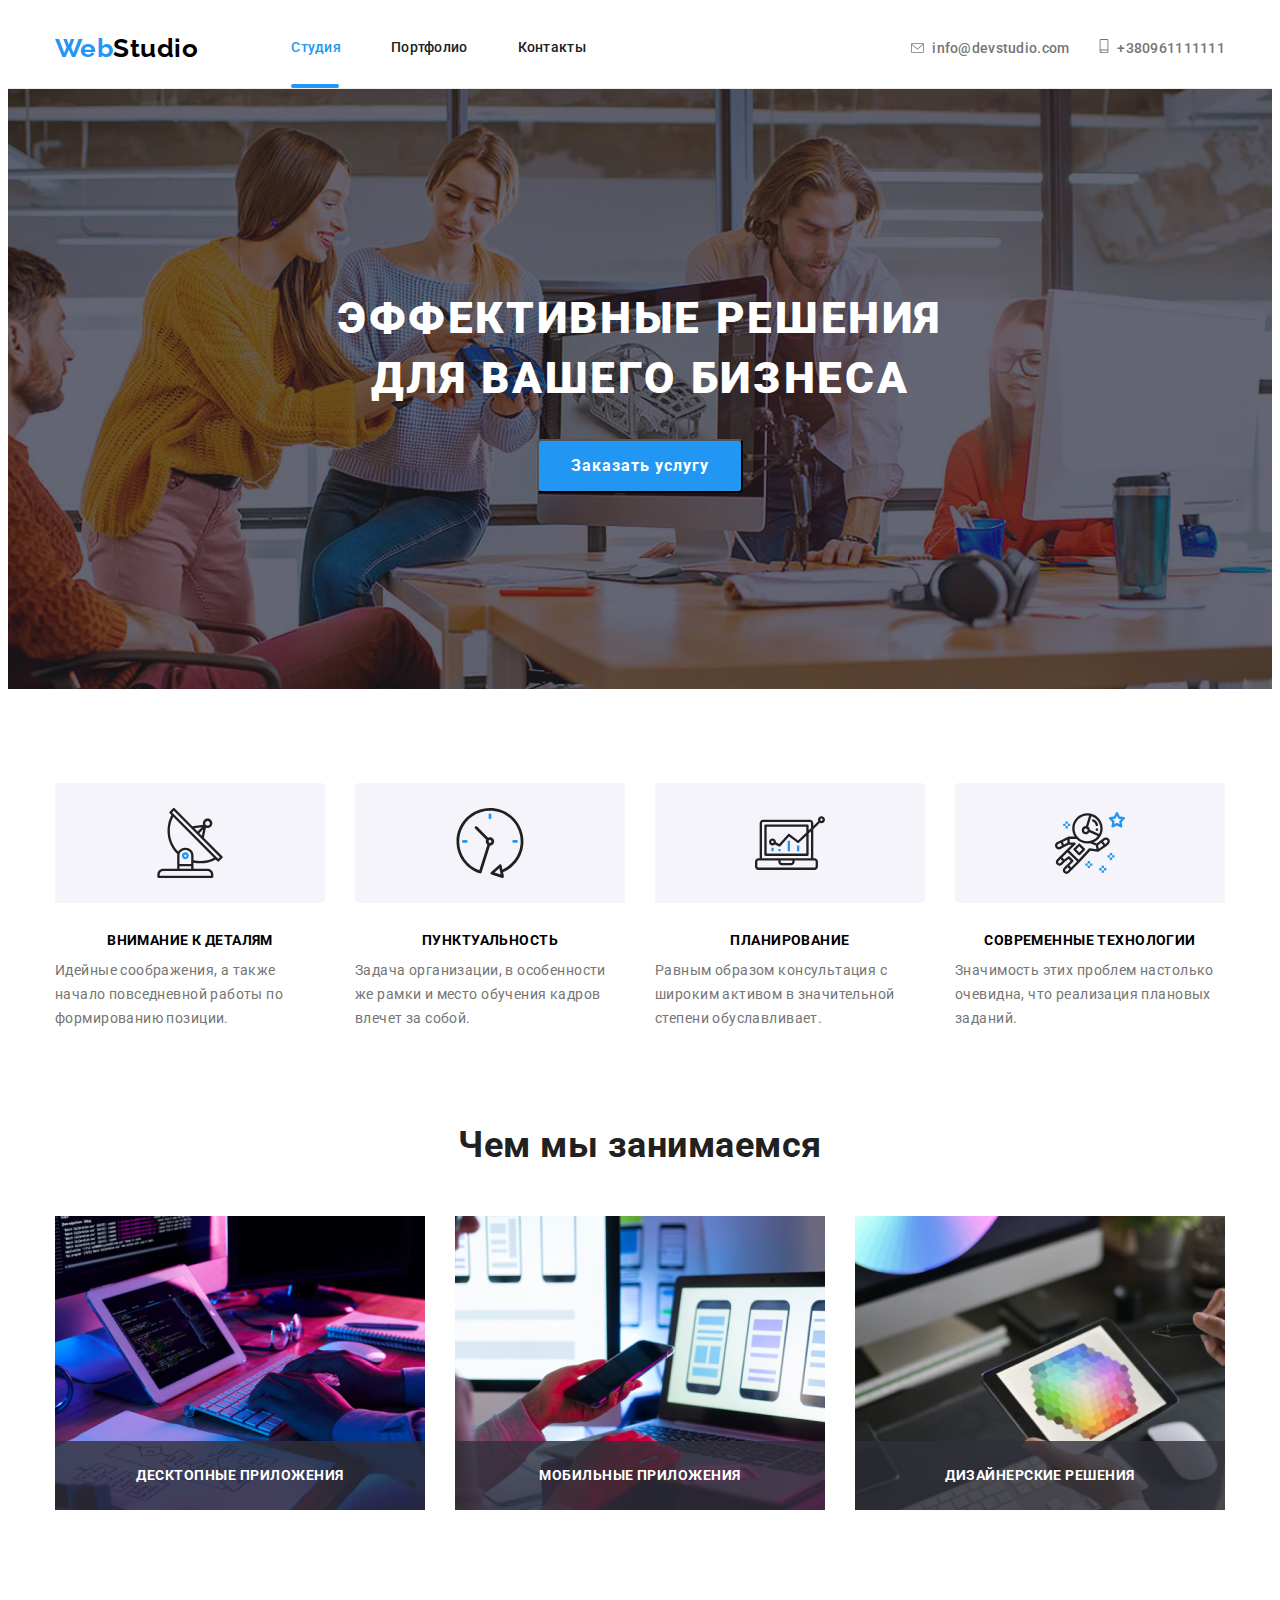
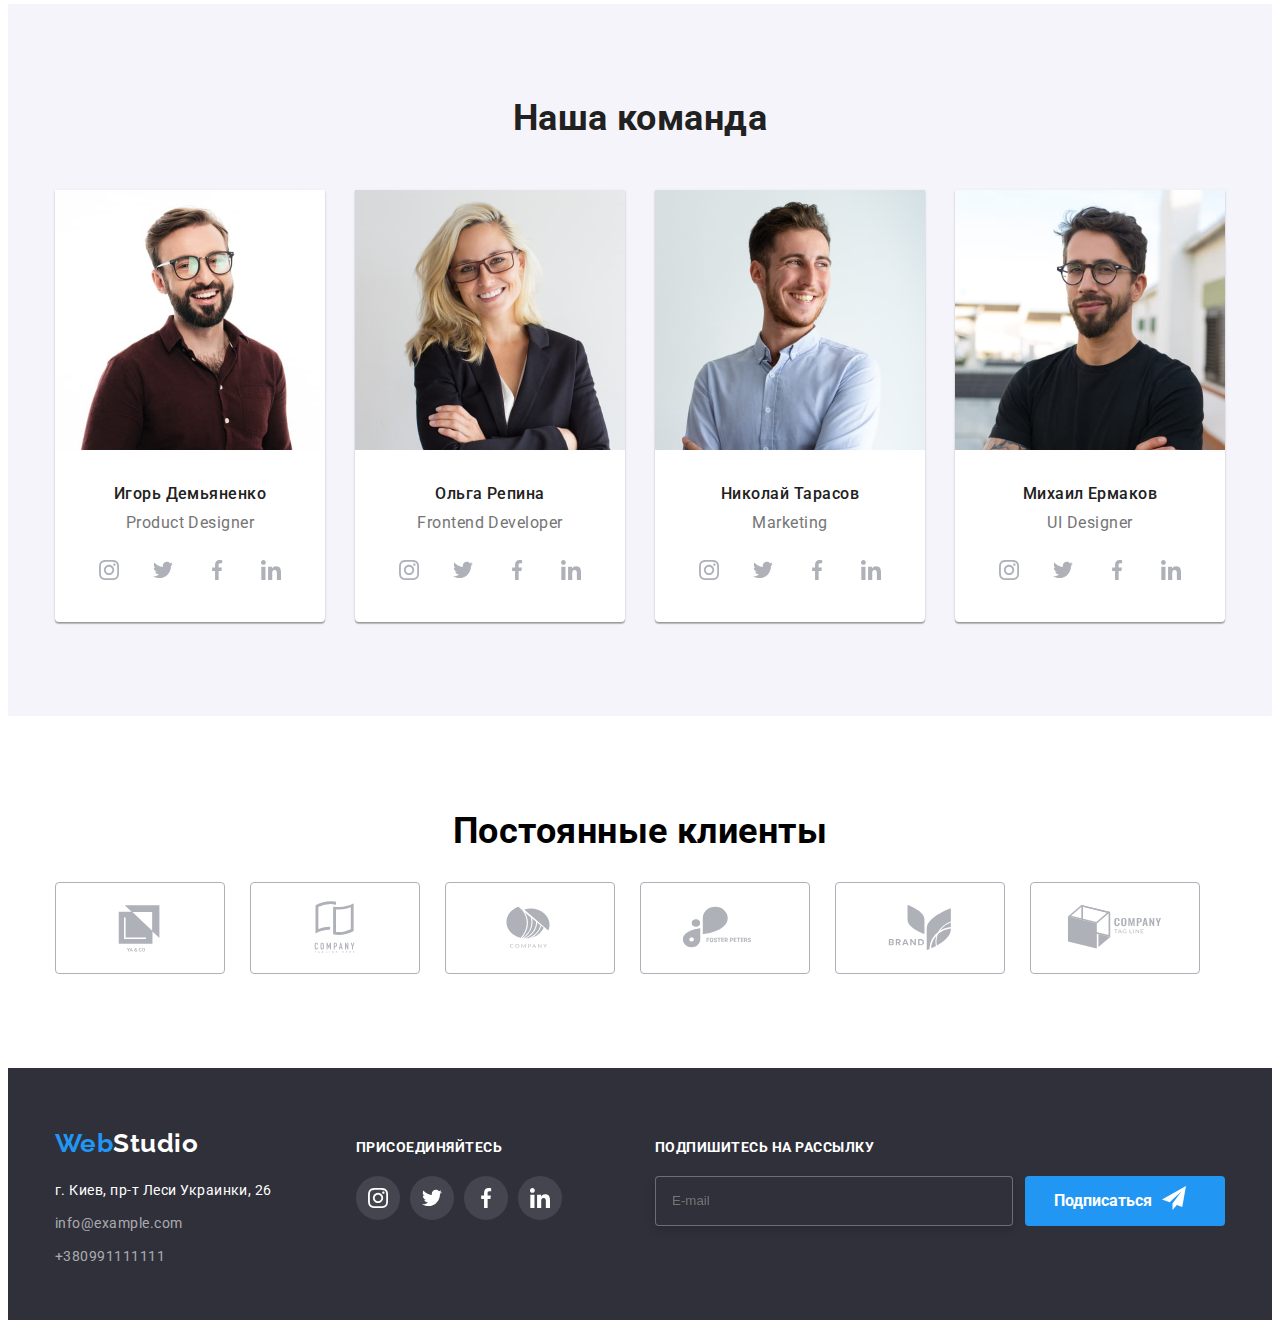
==== commit 4642b858: "fixed mobile menu" ====
--- a/index.html
+++ b/index.html
@@ -1,569 +1,804 @@
 <!DOCTYPE html>
 <html lang="ru">
-<head>
-    <meta charset="UTF-8">
-    <meta http-equiv="X-UA-Compatible" content="IE=edge">
-    <meta name="viewport" content="width=device-width, initial-scale=1.0">
+  <head>
+    <meta charset="UTF-8" />
+    <meta http-equiv="X-UA-Compatible" content="IE=edge" />
+    <meta name="viewport" content="width=device-width, initial-scale=1.0" />
     <title>Document</title>
-    <link rel="preconnect" href="https://fonts.googleapis.com">
-    <link rel="preconnect" href="https://fonts.gstatic.com" crossorigin>
-    <link href="https://fonts.googleapis.com/css2?family=Montserrat:wght@400;700&family=Raleway:wght@700&family=Roboto:wght@400;500;700;900&display=swap" rel="stylesheet">
-    <link rel="stylesheet" href="https://cdnjs.cloudflare.com/ajax/libs/modern-normalize/1.1.0/modern-normalize.min.css" integrity="sha512-wpPYUAdjBVSE4KJnH1VR1HeZfpl1ub8YT/NKx4PuQ5NmX2tKuGu6U/JRp5y+Y8XG2tV+wKQpNHVUX03MfMFn9Q==" crossorigin="anonymous" referrerpolicy="no-referrer"/>
-    <link rel="stylesheet" href="./css/main.min.css">
-</head>
-<body class="body">
+    <link rel="preconnect" href="https://fonts.googleapis.com" />
+    <link rel="preconnect" href="https://fonts.gstatic.com" crossorigin />
+    <link
+      href="https://fonts.googleapis.com/css2?family=Montserrat:wght@400;700&family=Raleway:wght@700&family=Roboto:wght@400;500;700;900&display=swap"
+      rel="stylesheet"
+    />
+    <link
+      rel="stylesheet"
+      href="https://cdnjs.cloudflare.com/ajax/libs/modern-normalize/1.1.0/modern-normalize.min.css"
+      integrity="sha512-wpPYUAdjBVSE4KJnH1VR1HeZfpl1ub8YT/NKx4PuQ5NmX2tKuGu6U/JRp5y+Y8XG2tV+wKQpNHVUX03MfMFn9Q=="
+      crossorigin="anonymous"
+      referrerpolicy="no-referrer"
+    />
+    <link rel="stylesheet" href="./css/main.min.css" />
+  </head>
+  <body class="body">
     <!--Header-->
     <header class="page-header">
-        <div class="container nav">
-            <a href="./index.html" target="_self" class="logo">Web<span class="logo__inner">Studio</span></a>
-            <button class="mobile-nav__button" type="button" data-menu-button>
-                <svg class="mobile-nav__image" 
-                width="24" 
-                height="16" 
-                aria-label="Переключатель мобильного меню"
-                aria-controls="menu-container">
-                    <use class="icon-menu" href="./images/menu_24px.svg#mobile-nav"></use>
-                    <use class="icon-cross" href="./images/spraitlast.svg#icon-close-black"></use>
-                </svg>
-            </button>
-            <div class="mobile-nav__menu-container" data-menu id="menu-container">
-                <div class="mobile-nav__menu-container__navigation">
-                <ul class="mobile-nav__menu-container__list">
-                    <li class="mobile-nav__menu-container__item"><a class="mobile-nav__menu-container__link" href="./index.html" target="_parent" rel="nofollow">Студия</a></li>
-                    <li class="mobile-nav__menu-container__item"><a class="mobile-nav__menu-container__link" href="./portfolio.html" target="_parent" rel="nofollow">Портфолио</a></li>
-                    <li class="mobile-nav__menu-container__item"><a class="mobile-nav__menu-container__link" href="">Контакты</a></li>
+      <div class="container nav">
+        <a href="./index.html" target="_self" class="logo"
+          >Web<span class="logo__inner">Studio</span></a
+        >
+        <button class="mobile-nav__button" type="button" data-menu-button>
+          <svg
+            class="mobile-nav__image"
+            width="24"
+            height="16"
+            aria-label="Переключатель мобильного меню"
+            aria-controls="menu-container"
+          >
+            <use
+              class="icon-menu"
+              href="./images/menu_24px.svg#mobile-nav"
+            ></use>
+            <use
+              class="icon-cross"
+              href="./images/spraitlast.svg#icon-close-black"
+            ></use>
+          </svg>
+        </button>
+        <div class="mobile-nav__menu-container" data-menu id="menu-container">
+          <div class="mobile-nav__menu-container__navigation">
+            <ul class="mobile-nav__menu-container__list">
+              <li class="mobile-nav__menu-container__item">
+                <a
+                  class="mobile-nav__menu-container__link"
+                  href="./index.html"
+                  target="_parent"
+                  rel="nofollow"
+                  >Студия</a
+                >
+              </li>
+              <li class="mobile-nav__menu-container__item">
+                <a
+                  class="mobile-nav__menu-container__link"
+                  href="./portfolio.html"
+                  target="_parent"
+                  rel="nofollow"
+                  >Портфолио</a
+                >
+              </li>
+              <li class="mobile-nav__menu-container__item">
+                <a class="mobile-nav__menu-container__link" href="">Контакты</a>
+              </li>
+            </ul>
+          </div>
+          <div class="menu-container-contacts">
+            <ul class="menu-container-contacts__list">
+              <li class="menu-container-contacts__item">
+                <a class="contact__link tel" href="tel:+380961111111"
+                  >+380961111111</a
+                >
+              </li>
+              <li class="menu-container-contacts__item">
+                <a class="contact__link mail" href="mailto:info@devstudio.com"
+                  >info@devstudio.com</a
+                >
+              </li>
+            </ul>
+          </div>
+          <div class="menu-container-network">
+            <ul class="menu-container-network__list">
+              <li class="menu-container-network__item">
+                <a
+                  class="menu-container-network__link"
+                  href="http:www.instagramm.com"
+                  >Instagram</a
+                >
+              </li>
+              <li class="menu-container-network__item">
+                <a class="menu-container-network__link" href="">Twitter</a>
+              </li>
+              <li class="menu-container-network__item">
+                <a class="menu-container-network__link" href="">Facebook</a>
+              </li>
+              <li class="menu-container-network__item">
+                <a class="menu-container-network__link" href="">Linkedin</a>
+              </li>
+            </ul>
+          </div>
+        </div>
+        <nav class="main-nav">
+          <ul class="main-nav__list">
+            <li class="main-nav__item">
+              <a class="main-nav__link link--underline" href="./index.html"
+                >Студия</a
+              >
+            </li>
+            <li class="main-nav__item">
+              <a
+                class="main-nav__link"
+                href="./portfolio.html"
+                target="_parent"
+                rel="nofollow"
+                >Портфолио</a
+              >
+            </li>
+            <li class="main-nav__item">
+              <a class="main-nav__link" href="">Контакты</a>
+            </li>
+          </ul>
+        </nav>
+        <ul class="contact">
+          <li class="contact__item">
+            <a class="contact__link" href="mailto:info@devstudio.com">
+              <svg class="contact__icon" width="16" height="12">
+                <use href="./images/spraitlast.svg#icon-envelope"></use></svg
+              >info@devstudio.com
+            </a>
+          </li>
+          <li class="contact__item">
+            <a class="contact__link" href="tel:+380961111111">
+              <svg
+                class="contact__icon contact__icon--phone"
+                width="10"
+                height="16"
+              >
+                <use href="./images/spraitlast.svg#icon-smartphone"></use></svg
+              >+380961111111</a
+            >
+          </li>
+        </ul>
+      </div>
+    </header>
+    <!--Main content-->
+    <main>
+      <!--Hero-->
+      <section class="section hero">
+        <h1 class="hero__title">
+          Эффективные решения<br />
+          для вашего бизнеса
+        </h1>
+        <div class="hero__wrapper">
+          <button type="button" class="hero__button" data-modal-open>
+            Заказать услугу
+          </button>
+        </div>
+      </section>
+      <!--Benefits-->
+      <section class="section benefits">
+        <div class="container">
+          <h2 class="benefits__heading">Преимущества</h2>
+          <ul class="benefits__list">
+            <li class="benefits__item">
+              <div class="benefits__thumb">
+                <svg class="benefits__icon" width="70" heigh="70">
+                  <use href="./images/spraitlast.svg#icon-antenna1"></use>
+                </svg>
+              </div>
+              <h3 class="benefits__title">Внимание к деталям</h3>
+              <p class="benefits__text">
+                Идейные соображения, а также начало повседневной работы по
+                формированию позиции.
+              </p>
+            </li>
+            <li class="benefits__item">
+              <div class="benefits__thumb">
+                <svg class="benefits__icon" width="70" heigh="70">
+                  <use href="./images/spraitlast.svg#icon-clock1"></use>
+                </svg>
+              </div>
+              <h3 class="benefits__title">Пунктуальность</h3>
+              <p class="benefits__text">
+                Задача организации, в особенности же рамки и место обучения
+                кадров влечет за собой.
+              </p>
+            </li>
+            <li class="benefits__item">
+              <div class="benefits__thumb">
+                <svg class="benefits__icon" width="70" heigh="70">
+                  <use href="./images/spraitlast.svg#icon-diagram1"></use>
+                </svg>
+              </div>
+              <h3 class="benefits__title">Планирование</h3>
+              <p class="benefits__text">
+                Равным образом консультация с широким активом в значительной
+                степени обуславливает.
+              </p>
+            </li>
+            <li class="benefits__item">
+              <div class="benefits__thumb">
+                <svg class="benefits__icon" width="70" heigh="70">
+                  <use href="./images/spraitlast.svg#icon-astronaut1"></use>
+                </svg>
+              </div>
+              <h3 class="benefits__title">Современные технологии</h3>
+              <p class="benefits__text">
+                Значимость этих проблем настолько очевидна, что реализация
+                плановых заданий.
+              </p>
+            </li>
+          </ul>
+        </div>
+      </section>
+      <!--About areas of work-->
+      <section class="section work">
+        <div class="container">
+          <h2 class="work__title">Чем мы занимаемся</h2>
+          <ul class="work__list">
+            <li class="work__item">
+              <div class="work__wrapper">
+                <img
+                  class="work__image"
+                  src="./images/box1.jpg"
+                  alt="make makets"
+                  width="370"
+                />
+                <h3 class="work__text">Десктопные приложения</h3>
+              </div>
+            </li>
+            <li class="work__item">
+              <div class="work__wrapper">
+                <img
+                  class="work__image"
+                  src="./images/box2.jpg"
+                  alt="mobile apps"
+                  width="370"
+                />
+                <h3 class="work__text">Мобильные приложения</h3>
+              </div>
+            </li>
+            <li class="work__item">
+              <div class="work__wrapper">
+                <img
+                  class="work__image"
+                  src="./images/box3.jpg"
+                  alt="design"
+                  width="370"
+                />
+                <h3 class="work__text">Дизайнерские решения</h3>
+              </div>
+            </li>
+          </ul>
+        </div>
+      </section>
+      <!--Our Team-->
+      <section class="section team">
+        <div class="container">
+          <h2 class="team__heading">Наша команда</h2>
+          <ul class="team__list">
+            <li class="team__item">
+              <div class="team__card">
+                <picture class="team__picture">
+                  <source
+                    srcset="./images/team/productdesigner.jpg 1200px, 
+                                ./images/team/prod-des-desktop2x.jpg 2x"
+                    width="270"
+                    ,
+                    media="(min-width:1200px)"
+                  />
+                  <source
+                    srcset="
+                      ./images/team/pro-desing-tablet1x.jpg 1x,
+                      ./images/team/pro-desing-tablet2x.jpg 2x
+                    "
+                    width="354"
+                    ,
+                    media="(min-width:768px)"
+                  />
+                  <img
+                    class="team__img"
+                    srcset="./images/team/prod-design-mob-2px.jpg"
+                    src="./images/team/prod-design-mob-1px.jpg"
+                    width="450"
+                    alt="product-designer"
+                  />
+                </picture>
+                <div class="team__wrapper">
+                  <h3 class="team__title">Игорь Демьяненко</h3>
+                  <p class="team__post">Product Designer</p>
+                </div>
+                <ul class="team-network">
+                  <li class="team-network__item">
+                    <a class="team-network__link" href="">
+                      <div class="team-network__wrapper">
+                        <svg class="team-network__image" width="20" height="20">
+                          <use
+                            href="./images/spraitlast.svg#icon-instagram2"
+                          ></use>
+                        </svg>
+                      </div>
+                    </a>
+                  </li>
+                  <li class="team-network__item">
+                    <a class="team-network__link" href="">
+                      <div class="team-network__wrapper">
+                        <svg class="team-network__image" width="20" height="20">
+                          <use
+                            href="./images/spraitlast.svg#icon-twitter1"
+                          ></use>
+                        </svg>
+                      </div>
+                    </a>
+                  </li>
+                  <li class="team-network__item">
+                    <a class="team-network__link" href="">
+                      <div class="team-network__wrapper">
+                        <svg class="team-network__image" width="20" height="20">
+                          <use
+                            href="./images/spraitlast.svg#icon-facebook1"
+                          ></use>
+                        </svg>
+                      </div>
+                    </a>
+                  </li>
+                  <li class="team-network__item">
+                    <a class="team-network__link" href="">
+                      <div class="team-network__wrapper">
+                        <svg class="team-network__image" width="20" height="20">
+                          <use
+                            href="./images/spraitlast.svg#icon-linkedin-1"
+                          ></use>
+                        </svg>
+                      </div>
+                    </a>
+                  </li>
                 </ul>
+              </div>
+            </li>
+            <li class="team__item">
+              <div class="team__card">
+                <picture class="team__picture">
+                  <source
+                    srcset="./images/team/front-develop-desktop1x.jpg 1200px, 
+                                    ./images/team/front-develop-desktop-2x.jpg 2x"
+                    width="270"
+                    ,
+                    media="(min-width:1200px)"
+                  />
+                  <source
+                    srcset="
+                      ./images/team/front-develop-tab-1x.jpg 1x,
+                      ./images/team/front-develop-tab-2x.jpg 2x
+                    "
+                    width="354"
+                    ,
+                    media="(min-width:768px)"
+                  />
+                  <img
+                    class="team__img"
+                    srcset="./images/team/front-develop-mob-2x.jpg"
+                    src="./images/team/front-develop-mob-1x.jpg"
+                    width="450"
+                    alt="front-developer"
+                  />
+                </picture>
+                <div class="team__wrapper">
+                  <h3 class="team__title">Ольга Репина</h3>
+                  <p class="team__post">Frontend Developer</p>
                 </div>
-                <div class="menu-container-contacts">
-                    <ul class="menu-container-contacts__list">
-                        <li class="menu-container-contacts__item">
-                            <a class="contact__link tel" href="tel:+380961111111">+380961111111</a>
-                        </li>
-                        <li class="menu-container-contacts__item">
-                            <a class="contact__link mail" href="mailto:info@devstudio.com">info@devstudio.com</a>
-                        </li>
-                    </ul>
+                <ul class="team-network">
+                  <li class="team-network__item">
+                    <a class="team-network__link" href="">
+                      <div class="team-network__wrapper">
+                        <svg class="team-network__image" width="20" height="20">
+                          <use
+                            href="./images/spraitlast.svg#icon-instagram2"
+                          ></use>
+                        </svg>
+                      </div>
+                    </a>
+                  </li>
+                  <li class="team-network__item">
+                    <a class="team-network__link" href="">
+                      <div class="team-network__wrapper">
+                        <svg class="team-network__image" width="20" height="20">
+                          <use
+                            href="./images/spraitlast.svg#icon-twitter1"
+                          ></use>
+                        </svg>
+                      </div>
+                    </a>
+                  </li>
+                  <li class="team-network__item">
+                    <a class="team-network__link" href="">
+                      <div class="team-network__wrapper">
+                        <svg class="team-network__image" width="20" height="20">
+                          <use
+                            href="./images/spraitlast.svg#icon-facebook1"
+                          ></use>
+                        </svg>
+                      </div>
+                    </a>
+                  </li>
+                  <li class="team-network__item">
+                    <a class="team-network__link" href="">
+                      <div class="team-network__wrapper">
+                        <svg class="team-network__image" width="20" height="20">
+                          <use
+                            href="./images/spraitlast.svg#icon-linkedin-1"
+                          ></use>
+                        </svg>
+                      </div>
+                    </a>
+                  </li>
+                </ul>
+              </div>
+            </li>
+            <li class="team__item">
+              <div class="team__card">
+                <picture class="team__picture">
+                  <source
+                    srcset="./images/team/marketnig-desktop-1x.jpg 1200px, 
+                                    ./images/team/marketnig-desktop-2x.jpg 2x"
+                    width="270"
+                    ,
+                    media="(min-width:1200px)"
+                  />
+                  <source
+                    srcset="
+                      ./images/team/marketnig-tab-1x.jpg 1x,
+                      ./images/team/marketnig-tab-2x.jpg 2x
+                    "
+                    width="354"
+                    ,
+                    media="(min-width:768px)"
+                  />
+                  <img
+                    class="team__img"
+                    srcset="./images/team/marketnig-mob-2x.jpg"
+                    src="./images/team/marketnig-mob-1x.jpg"
+                    width="450"
+                    alt="marketing"
+                  />
+                </picture>
+                <div class="team__wrapper">
+                  <h3 class="team__title">Николай Тарасов</h3>
+                  <p class="team__post">Marketing</p>
                 </div>
-                <div class="menu-container-network">
-                    <ul class="menu-container-network__list">
-                        <li class="menu-container-network__item"><a class="menu-container-network__link" href="http:www.instagramm.com">Instagram</a></li>
-                        <li class="menu-container-network__item"><a class="menu-container-network__link" href="">Twitter</a></li>
-                        <li class="menu-container-network__item"><a class="menu-container-network__link" href="">Facebook</a></li>
-                        <li class="menu-container-network__item"><a class="menu-container-network__link" href="">Linkedin</a></li>
-                    </ul>
+                <ul class="team-network">
+                  <li class="team-network__item">
+                    <a class="team-network__link" href="">
+                      <div class="team-network__wrapper">
+                        <svg class="team-network__image" width="20" height="20">
+                          <use
+                            href="./images/spraitlast.svg#icon-instagram2"
+                          ></use>
+                        </svg>
+                      </div>
+                    </a>
+                  </li>
+                  <li class="team-network__item">
+                    <a class="team-network__link" href="">
+                      <div class="team-network__wrapper">
+                        <svg class="eam-network__image" width="20" height="20">
+                          <use
+                            href="./images/spraitlast.svg#icon-twitter1"
+                          ></use>
+                        </svg>
+                      </div>
+                    </a>
+                  </li>
+                  <li class="team-network__item">
+                    <a class="team-network__link" href="">
+                      <div class="team-network__wrapper">
+                        <svg class="team-network__image" width="20" height="20">
+                          <use
+                            href="./images/spraitlast.svg#icon-facebook1"
+                          ></use>
+                        </svg>
+                      </div>
+                    </a>
+                  </li>
+                  <li class="team-network__item">
+                    <a class="team-network__link" href="">
+                      <div class="team-network__wrapper">
+                        <svg class="team-network__image" width="20" height="20">
+                          <use
+                            href="./images/spraitlast.svg#icon-linkedin-1"
+                          ></use>
+                        </svg>
+                      </div>
+                    </a>
+                  </li>
+                </ul>
+              </div>
+            </li>
+            <li class="team__item">
+              <div class="team__card">
+                <picture class="team__picture">
+                  <source
+                    srcset="./images/team/designer-desktop-1x.jpg 1200px, 
+                                    ./images/team/designer-desktop-2x.jpg 2x"
+                    width="270"
+                    ,
+                    media="(min-width:1200px)"
+                  />
+                  <source
+                    srcset="
+                      ./images/team/designer-tab-1x.jpg 1x,
+                      ./images/team/designer-tab-2x.jpg 2x
+                    "
+                    width="354"
+                    ,
+                    media="(min-width:768px)"
+                  />
+                  <img
+                    class="team__img"
+                    srcset="./images/team/designer-mob-2x.jpg"
+                    src="./images/team/designer-mob-1x.jpg"
+                    width="450"
+                    alt="UIDesigner"
+                  />
+                </picture>
+                <div class="team__wrapper">
+                  <h3 class="team__title">Михаил Ермаков</h3>
+                  <p class="team__post">UI Designer</p>
                 </div>
-            </div>
-            <nav class="main-nav">
-                <ul class="main-nav__list">
-                    <li class="main-nav__item"><a class="main-nav__link link--underline" href="./index.html">Студия</a></li>
-                    <li class="main-nav__item"><a class="main-nav__link" href="./portfolio.html" target="_parent" rel="nofollow">Портфолио</a></li>
-                    <li class="main-nav__item"><a class="main-nav__link" href="">Контакты</a></li>
-                </ul> 
-            </nav>
-                <ul class="contact">
-                    <li class="contact__item">
-                        <a class="contact__link" href="mailto:info@devstudio.com">
-                            <svg class="contact__icon" width="16" height="12">
-                            <use href="./images/spraitlast.svg#icon-envelope"></use></svg>info@devstudio.com
-                        </a>
-                    </li>
-                    <li class="contact__item">
-                        <a class="contact__link" href="tel:+380961111111">
-                        <svg class="contact__icon contact__icon--phone" width="10" height="16">
-                        <use href="./images/spraitlast.svg#icon-smartphone"></use>
-                        </svg>+380961111111</a>
-                    </li>
+                <ul class="team-network">
+                  <li class="team-network__item">
+                    <a class="team-network__link" href="">
+                      <div class="team-network__wrapper">
+                        <svg class="team-network__image" width="20" height="20">
+                          <use
+                            href="./images/spraitlast.svg#icon-instagram2"
+                          ></use>
+                        </svg>
+                      </div>
+                    </a>
+                  </li>
+                  <li class="team-network__item">
+                    <a class="team-network__link" href="">
+                      <div class="team-network__wrapper">
+                        <svg class="team-network__image" width="20" height="20">
+                          <use
+                            href="./images/spraitlast.svg#icon-twitter1"
+                          ></use>
+                        </svg>
+                      </div>
+                    </a>
+                  </li>
+                  <li class="team-network__item">
+                    <a class="team-network__link" href="">
+                      <div class="team-network__wrapper">
+                        <svg class="team-network__image" width="20" height="20">
+                          <use
+                            href="./images/spraitlast.svg#icon-facebook1"
+                          ></use>
+                        </svg>
+                      </div>
+                    </a>
+                  </li>
+                  <li class="team-network__item">
+                    <a class="team-network__link" href="">
+                      <div class="team-network__wrapper">
+                        <svg class="team-network__image" width="20" height="20">
+                          <use
+                            href="./images/spraitlast.svg#icon-linkedin-1"
+                          ></use>
+                        </svg>
+                      </div>
+                    </a>
+                  </li>
                 </ul>
+              </div>
+            </li>
+          </ul>
         </div>
-    </header> 
-    <!--Main content-->
-    <main> 
-        <!--Hero-->
-        <section class="section hero">
-            <h1 class="hero__title">Эффективные решения<br>
-            для вашего бизнеса</h1>
-            <div class="hero__wrapper">
-                <button type="button" class="hero__button" data-modal-open>Заказать услугу</button>
-            </div>
-        </section>
-        <!--Benefits-->
-        <section class="section benefits">
-            <div class="container">
-            <h2 class="benefits__heading">Преимущества</h2>
-                <ul class="benefits__list">
-                    <li class="benefits__item">
-                        <div class="benefits__thumb">
-                            <svg class="benefits__icon" width="70" heigh="70">
-                                <use href="./images/spraitlast.svg#icon-antenna1">
-                                </use>
-                            </svg>
-                        </div>
-                        <h3 class="benefits__title">Внимание к деталям</h3>   
-                        <p class="benefits__text">Идейные соображения, а также начало повседневной работы по формированию позиции.</p>
-                    </li>
-                    <li class="benefits__item">
-                        <div class="benefits__thumb">
-                            <svg class="benefits__icon" width="70" heigh="70">
-                                <use href="./images/spraitlast.svg#icon-clock1">
-                                </use>
-                            </svg>
-                        </div>
-                        <h3 class="benefits__title">Пунктуальность</h3>
-                        <p class="benefits__text">Задача организации, в особенности же рамки и место обучения кадров влечет за собой.</p>
-                    </li>
-                    <li class="benefits__item">
-                        <div class="benefits__thumb">
-                            <svg class="benefits__icon" width="70" heigh="70">
-                                <use href="./images/spraitlast.svg#icon-diagram1">
-                                </use>
-                            </svg>
-                        </div>
-                        <h3 class="benefits__title">Планирование</h3>
-                        <p class="benefits__text">Равным образом консультация с широким активом в значительной степени обуславливает.</p>
-                    </li>
-                    <li class="benefits__item">
-                        <div class="benefits__thumb">
-                            <svg class="benefits__icon" width="70" heigh="70">
-                                <use href="./images/spraitlast.svg#icon-astronaut1">
-                                </use>
-                            </svg>
-                        </div>
-                        <h3 class="benefits__title">Современные технологии</h3>
-                        <p class="benefits__text">Значимость этих проблем настолько очевидна, что реализация плановых заданий.</p>
-                    </li>
-                </ul>
-            </div>
-        </section> 
-    <!--About areas of work-->
-        <section class="section work">
-            <div class="container">
-            <h2 class="work__title">Чем мы занимаемся</h2>
-                <ul class="work__list">
-                <li class="work__item">
-                    <div class="work__wrapper">
-                        <img class="work__image" src="./images/box1.jpg" alt="make makets" width="370">
-                        <h3 class="work__text">Десктопные приложения</h3>
-                    </div>
-                </li>
-                <li class="work__item">
-                    <div class="work__wrapper">
-                        <img class="work__image" src="./images/box2.jpg" alt="mobile apps" width="370">
-                        <h3 class="work__text">Мобильные приложения</h3>
-                    </div>
-                </li>
-                <li class="work__item">
-                    <div class="work__wrapper">
-                        <img class="work__image" src="./images/box3.jpg" alt="design" width="370">
-                        <h3 class="work__text">Дизайнерские решения</h3>
-                    </div>
-                </li>
-            </ul>
-            </div>
-        </section>
-    <!--Our Team-->
-        <section class="section team">
-            <div class="container">
-            <h2 class="team__heading">Наша команда</h2>
-                <ul class="team__list">
-                    <li class="team__item">
-                        <div class="team__card">
-                            <picture class="team__picture">
-                                <source srcset="./images/team/productdesigner.jpg 1200px, 
-                                ./images/team/prod-des-desktop2x.jpg 2x" width="270", 
-                                media="(min-width:1200px)"/>
-                                <source srcset="./images/team/pro-desing-tablet1x.jpg    1x,
-                                    ./images/team/pro-desing-tablet2x.jpg 2x" width="354",
-                                    media="(min-width:768px)"/>
-                                <img class="team__img" srcset="./images/team/prod-design-mob-2px.jpg" src="./images/team/prod-design-mob-1px.jpg" width="450"
-                                    alt="product-designer"/>
-                            </picture>
-                            <div class="team__wrapper">
-                            <h3 class="team__title">Игорь Демьяненко</h3>    
-                            <p class="team__post">Product Designer</p>
-                            </div>
-                            <ul class="team-network">
-                                <li class="team-network__item">
-                                    <a class="team-network__link" href="">
-                                        <div class="team-network__wrapper">
-                                            <svg class="team-network__image" width="20" height="20">
-                                                <use href="./images/spraitlast.svg#icon-instagram2"></use>
-                                            </svg>
-                                        </div>
-                                    </a>
-                                </li>
-                                <li class="team-network__item">
-                                    <a class="team-network__link" href="">
-                                        <div class="team-network__wrapper">
-                                            <svg class="team-network__image" width="20" height="20">
-                                                <use href="./images/spraitlast.svg#icon-twitter1"></use>
-                                            </svg>
-                                        </div>
-                                    </a>
-                                </li>
-                                <li class="team-network__item">
-                                    <a class="team-network__link" href="">
-                                        <div class="team-network__wrapper">
-                                            <svg class="team-network__image" width="20" height="20">
-                                                <use href="./images/spraitlast.svg#icon-facebook1"></use>
-                                            </svg>
-                                        </div>
-                                    </a>
-                                </li>
-                                <li class="team-network__item">
-                                    <a class="team-network__link" href="">
-                                        <div class="team-network__wrapper">
-                                            <svg class="team-network__image" width="20" height="20">
-                                                <use href="./images/spraitlast.svg#icon-linkedin-1"></use>
-                                            </svg>
-                                        </div>
-                                    </a>
-                                </li>
-                            </ul>
-                        </div>
-                    </li>
-                    <li class="team__item">
-                        <div class="team__card">
-                            <picture class="team__picture">
-                                <source srcset="./images/team/front-develop-desktop1x.jpg 1200px, 
-                                    ./images/team/front-develop-desktop-2x.jpg 2x" width="270", 
-                                    media="(min-width:1200px)" />
-                                <source srcset="./images/team/front-develop-tab-1x.jpg    1x,
-                                    ./images/team/front-develop-tab-2x.jpg 2x" width="354", 
-                                    media="(min-width:768px)" />
-                                <img class="team__img" srcset="./images/team/front-develop-mob-2x.jpg" 
-                                    src="./images/team/front-develop-mob-1x.jpg" width="450"
-                                    alt="front-developer" />
-                            </picture>
-                            <div class="team__wrapper">
-                            <h3 class="team__title">Ольга Репина</h3>
-                            <p class="team__post">Frontend Developer</p>
-                            </div>
-                            <ul class="team-network">
-                                <li class="team-network__item">
-                                    <a class="team-network__link" href="">
-                                        <div class="team-network__wrapper">
-                                            <svg class="team-network__image" width="20" height="20">
-                                                <use href="./images/spraitlast.svg#icon-instagram2"></use>
-                                            </svg>
-                                        </div>
-                                    </a>
-                                </li>
-                                <li class="team-network__item">
-                                    <a class="team-network__link" href="">
-                                        <div class="team-network__wrapper">
-                                            <svg class="team-network__image" width="20" height="20">
-                                                <use href="./images/spraitlast.svg#icon-twitter1"></use>
-                                            </svg>
-                                        </div>
-                                    </a>
-                                </li>
-                                <li class="team-network__item">
-                                    <a class="team-network__link" href="">
-                                        <div class="team-network__wrapper">
-                                            <svg class="team-network__image" width="20" height="20">
-                                                <use href="./images/spraitlast.svg#icon-facebook1"></use>
-                                            </svg>
-                                        </div>
-                                    </a>
-                                </li>
-                                <li class="team-network__item">
-                                    <a class="team-network__link" href="">
-                                        <div class="team-network__wrapper">
-                                            <svg class="team-network__image" width="20" height="20">
-                                                <use href="./images/spraitlast.svg#icon-linkedin-1"></use>
-                                            </svg>
-                                        </div>
-                                    </a>
-                                </li>
-                            </ul>
-                        </div>
-                    </li>
-                    <li class="team__item">
-                        <div class="team__card">
-                            <picture class="team__picture">
-                                <source srcset="./images/team/marketnig-desktop-1x.jpg 1200px, 
-                                    ./images/team/marketnig-desktop-2x.jpg 2x" width="270" , media="(min-width:1200px)" />
-                                <source srcset="./images/team/marketnig-tab-1x.jpg    1x,
-                                    ./images/team/marketnig-tab-2x.jpg 2x" width="354" ,
-                                    media="(min-width:768px)" />
-                                <img class="team__img" srcset="./images/team/marketnig-mob-2x.jpg" src="./images/team/marketnig-mob-1x.jpg"
-                                    width="450" alt="marketing" />
-                            </picture>
-                            <div class="team__wrapper">
-                            <h3 class="team__title">Николай Тарасов</h3>
-                            <p class="team__post">Marketing</p>  
-                            </div>
-                            <ul class="team-network">
-                                <li class="team-network__item">
-                                    <a class="team-network__link" href="">
-                                        <div class="team-network__wrapper">
-                                            <svg class="team-network__image" width="20" height="20">
-                                                <use href="./images/spraitlast.svg#icon-instagram2"></use>
-                                            </svg>
-                                        </div>
-                                    </a>
-                                </li>
-                                <li class="team-network__item">
-                                    <a class="team-network__link" href="">
-                                        <div class="team-network__wrapper">
-                                            <svg class="eam-network__image" width="20" height="20">
-                                                <use href="./images/spraitlast.svg#icon-twitter1"></use>
-                                            </svg>
-                                        </div>
-                                    </a>
-                                </li>
-                                <li class="team-network__item">
-                                    <a class="team-network__link" href="">
-                                        <div class="team-network__wrapper">
-                                            <svg class="team-network__image" width="20" height="20">
-                                                <use href="./images/spraitlast.svg#icon-facebook1"></use>
-                                            </svg>
-                                        </div>
-                                    </a>
-                                </li>
-                                <li class="team-network__item">
-                                    <a class="team-network__link" href="">
-                                        <div class="team-network__wrapper">
-                                            <svg class="team-network__image" width="20" height="20">
-                                                <use href="./images/spraitlast.svg#icon-linkedin-1"></use>
-                                            </svg>
-                                        </div>
-                                    </a>
-                                </li>
-                            </ul>
-                        </div>
-                    </li>
-                    <li class="team__item">
-                        <div class="team__card">
-                            <picture class="team__picture">
-                                <source srcset="./images/team/designer-desktop-1x.jpg 1200px, 
-                                    ./images/team/designer-desktop-2x.jpg 2x" width="270" ,
-                                    media="(min-width:1200px)" />
-                                <source srcset="./images/team/designer-tab-1x.jpg    1x,
-                                    ./images/team/designer-tab-2x.jpg 2x" width="354" , media="(min-width:768px)" />
-                                <img class="team__img" srcset="./images/team/designer-mob-2x.jpg" src="./images/team/designer-mob-1x.jpg"
-                                    width="450" alt="UIDesigner" />
-                            </picture>
-                            <div class="team__wrapper">
-                            <h3 class="team__title">Михаил Ермаков</h3>
-                            <p class="team__post">UI Designer</p>
-                            </div>
-                            <ul class="team-network">
-                                <li class="team-network__item">
-                                    <a class="team-network__link" href="">
-                                        <div class="team-network__wrapper">
-                                            <svg class="team-network__image" width="20" height="20">
-                                                <use href="./images/spraitlast.svg#icon-instagram2"></use>
-                                            </svg>
-                                        </div>
-                                    </a>
-                                </li>
-                                <li class="team-network__item">
-                                    <a class="team-network__link" href="">
-                                        <div class="team-network__wrapper">
-                                            <svg class="team-network__image" width="20" height="20">
-                                                <use href="./images/spraitlast.svg#icon-twitter1"></use>
-                                            </svg>
-                                        </div>
-                                    </a>
-                                </li>
-                                <li class="team-network__item">
-                                    <a class="team-network__link" href="">
-                                        <div class="team-network__wrapper">
-                                            <svg class="team-network__image" width="20" height="20">
-                                                <use href="./images/spraitlast.svg#icon-facebook1"></use>
-                                            </svg>
-                                        </div>
-                                    </a>
-                                </li>
-                                <li class="team-network__item">
-                                    <a class="team-network__link" href="">
-                                        <div class="team-network__wrapper">
-                                            <svg class="team-network__image" width="20" height="20">
-                                                <use href="./images/spraitlast.svg#icon-linkedin-1"></use>
-                                            </svg>
-                                        </div>
-                                    </a>
-                                </li>
-                            </ul>
-                        </div>
-                    </li>
-                </ul>
-            </div>
-        </section>
-    <!-- Clients -->
-        <section class="section customer">
+      </section>
+      <!-- Clients -->
+      <section class="section customer">
         <div class="container customer">
-            <h3 class="customer__title">Постоянные клиенты</h3>
-            <ul class="customer__list">
-                <li class="customer__item">
-                    <a href="" class="customer__link">
-                        <svg class="customer__image" width="41" height="46.7">
-                        <use href="./images/spraitlast.svg#icon-comp1"></use>
-                        </svg>
-                    </a>
-                </li>
-                <li class="customer__item">
-                    <a href="" class="customer__link">
-                        <svg class="customer__image" width="40" height="52">
-                        <use href="./images/spraitlast.svg#icon-comp2"></use>
-                        </svg>
-                    </a>
-                </li>
-                <li class="customer__item">
-                    <a href="" class="customer__link">
-                        <svg class="customer__image" width="43.46" height="41.18">
-                        <use href="./images/spraitlast.svg#icon-comp3"></use>
-                        </svg>
-                    </a>
-                </li>
-                <li class="customer__item">
-                    <a href="" class="customer__link">
-                        <svg class="customer__image" width="84.44" height="40.62">
-                        <use href="./images/spraitlast.svg#icon-comp4"></use>
-                        </svg>
-                    </a>
-                </li>
-                <li class="customer__item">
-                    <a href="" class="customer__link">
-                        <svg class="customer__image" width="62.54" height="45.43">
-                        <use href="./images/spraitlast.svg#icon-comp5"></use>
-                        </svg>
-                    </a>
-                </li>
-                <li class="customer__item">
-                    <a href="" class="customer__link">
-                        <svg class="customer__image" width="93.79" height="43.93">
-                        <use href="./images/spraitlast.svg#icon-company6"></use>
-                        </svg>
-                    </a>
-                </li>
-            </ul>
+          <h3 class="customer__title">Постоянные клиенты</h3>
+          <ul class="customer__list">
+            <li class="customer__item">
+              <a href="" class="customer__link">
+                <svg class="customer__image" width="41" height="46.7">
+                  <use href="./images/spraitlast.svg#icon-comp1"></use>
+                </svg>
+              </a>
+            </li>
+            <li class="customer__item">
+              <a href="" class="customer__link">
+                <svg class="customer__image" width="40" height="52">
+                  <use href="./images/spraitlast.svg#icon-comp2"></use>
+                </svg>
+              </a>
+            </li>
+            <li class="customer__item">
+              <a href="" class="customer__link">
+                <svg class="customer__image" width="43.46" height="41.18">
+                  <use href="./images/spraitlast.svg#icon-comp3"></use>
+                </svg>
+              </a>
+            </li>
+            <li class="customer__item">
+              <a href="" class="customer__link">
+                <svg class="customer__image" width="84.44" height="40.62">
+                  <use href="./images/spraitlast.svg#icon-comp4"></use>
+                </svg>
+              </a>
+            </li>
+            <li class="customer__item">
+              <a href="" class="customer__link">
+                <svg class="customer__image" width="62.54" height="45.43">
+                  <use href="./images/spraitlast.svg#icon-comp5"></use>
+                </svg>
+              </a>
+            </li>
+            <li class="customer__item">
+              <a href="" class="customer__link">
+                <svg class="customer__image" width="93.79" height="43.93">
+                  <use href="./images/spraitlast.svg#icon-company6"></use>
+                </svg>
+              </a>
+            </li>
+          </ul>
         </div>
-        </section> 
+      </section>
     </main>
     <!--Footer-->
     <footer class="footer-main">
-        <div class="footer-main__wrapper">
-            <div class="container footer">
-                <a href="./index.html" class="logo">Web<span class="logo__label">Studio</span></a>
-                <address>
-                <ul class="footer__list">
-                    <li class="footer__item"><a href="./index.html" class="footer__adress">г. Киев, пр-т Леси Украинки, 26</a></li>
-                    <li class="footer__item"><a href="mailto:info@example.com" class="footer__link">info@example.com</a></li>
-                    <li class="footer__item"><a href="tel:380991111111" class="footer__link">+380991111111</a></li>
-                </ul>
-                </address>
+      <div class="footer-main__wrapper">
+        <div class="container footer">
+          <a href="./index.html" class="logo"
+            >Web<span class="logo__label">Studio</span></a
+          >
+          <address>
+            <ul class="footer__list">
+              <li class="footer__item">
+                <a href="./index.html" class="footer__adress"
+                  >г. Киев, пр-т Леси Украинки, 26</a
+                >
+              </li>
+              <li class="footer__item">
+                <a href="mailto:info@example.com" class="footer__link"
+                  >info@example.com</a
+                >
+              </li>
+              <li class="footer__item">
+                <a href="tel:380991111111" class="footer__link"
+                  >+380991111111</a
+                >
+              </li>
+            </ul>
+          </address>
+        </div>
+        <div class="footer-network">
+          <h3 class="footer-network__title">Присоединяйтесь</h3>
+          <ul class="footer-network__list">
+            <li class="footer-network__item">
+              <a class="footer-network__link" href="">
+                <svg class="footer-network__image" width="20" height="20">
+                  <use href="./images/spraitlast.svg#icon-instagram2"></use>
+                </svg>
+              </a>
+            </li>
+            <li class="footer-network__item">
+              <a class="footer-network__link" href="">
+                <svg class="footer-network__image" width="20" height="20">
+                  <use href="./images/spraitlast.svg#icon-twitter1"></use>
+                </svg>
+              </a>
+            </li>
+            <li class="footer-network__item">
+              <a class="footer-network__link" href="">
+                <svg class="footer-network__image" width="20" height="20">
+                  <use href="./images/spraitlast.svg#icon-facebook1"></use>
+                </svg>
+              </a>
+            </li>
+            <li class="footer-network__item">
+              <a class="footer-network__link" href="">
+                <svg class="footer-network__image" width="20" height="20">
+                  <use href="./images/spraitlast.svg#icon-linkedin-1"></use>
+                </svg>
+              </a>
+            </li>
+          </ul>
+        </div>
+        <div class="email-form__wrapper">
+          <form
+            class="email-form"
+            name="signup_form"
+            autocomplete="on"
+            novalidate
+          >
+            <h3 class="email-form__title">Подпишитесь на рассылку</h3>
+            <label class="email-form__label">
+              <input
+                class="email-form__input"
+                type="email"
+                name="email"
+                placeholder="E-mail"
+              />
+            </label>
+            <div class="email-button_wrapper">
+              <button class="email-button" type="submit">
+                <span class="email-button__label">Подписаться</span>
+                <svg class="email-button__image" width="24" height="24">
+                  <use href="./images/spraitlast.svg#icon-icon-send"></use>
+                </svg>
+              </button>
             </div>
-            <div class="footer-network">
-            <h3 class="footer-network__title">Присоединяйтесь</h3>
-            <ul class="footer-network__list">
-                <li class="footer-network__item">
-                    <a class="footer-network__link" href="">
-                        <svg class="footer-network__image" width="20" height="20">
-                        <use href="./images/spraitlast.svg#icon-instagram2"></use>
-                        </svg>
-                    </a>
-                </li>
-                <li class="footer-network__item">
-                    <a class="footer-network__link" href="">
-                        <svg class="footer-network__image" width="20" height="20">
-                        <use href="./images/spraitlast.svg#icon-twitter1"></use>
-                        </svg>
-                    </a>
-                </li>
-                <li class="footer-network__item">
-                    <a class="footer-network__link" href="">
-                        <svg class="footer-network__image" width="20" height="20">
-                        <use href="./images/spraitlast.svg#icon-facebook1"></use>
-                        </svg>
-                    </a>
-                </li>
-                <li class="footer-network__item">
-                    <a class="footer-network__link" href="">
-                        <svg class="footer-network__image" width="20" height="20">
-                        <use href="./images/spraitlast.svg#icon-linkedin-1"></use>
-                        </svg>
-                    </a>
-                </li>
-            </ul>
+          </form>
+        </div>
+      </div>
+    </footer>
+    <!--Modal window> -->
+    <div class="backdrop is-hidden" data-modal>
+      <div class="modal" data-modal>
+        <button class="modal__button" data-modal-close type="button">
+          <svg class="modal__svg" width="18" height="18">
+            <use href="./images/spraitlast.svg#icon-close-black"></use>
+          </svg>
+        </button>
+        <!-- Modal content -->
+        <h2 class="modal__title">Оставьте свои данные,мы Вам перезвоним</h2>
+        <form action="" class="modal__form">
+          <label class="modal__label">
+            <span class="modal__span">Имя</span>
+            <div class="modal__wrapper">
+              <input name="person" type="text" class="modal__input" />
+              <svg class="modal__image" width="18" height="18">
+                <use href="./images/spraitlast.svg#icon-telefon-1"></use>
+              </svg>
             </div>
-            <div class="email-form__wrapper">
-                <form class="email-form" name="signup_form" autocomplete="on" novalidate>
-                <h3 class="email-form__title">Подпишитесь на рассылку</h3>
-                <label class="email-form__label">
-                    <input class="email-form__input" type="email" name="email" placeholder="E-mail"/>
-                </label>
-                <div class="email-button_wrapper">
-                <button class="email-button" type="submit">
-                    <span class="email-button__label">Подписаться</span>
-                    <svg class="email-button__image" width="24" height="24">
-                        <use href="./images/spraitlast.svg#icon-icon-send"></use>
-                    </svg>
-                </button>
-                </div>
-                </form>
+          </label>
+          <label class="modal__label">
+            <span class="modal__span">Телефон</span>
+            <div class="modal__wrapper">
+              <input name="phone" type="tel" class="modal__input" />
+              <svg class="modal__image" width="18" height="18">
+                <use href="./images/spraitlast.svg#icon-phone"></use>
+              </svg>
             </div>
-        </div>
-    </footer>   
-    <!--Modal window> -->
-     <div class="backdrop is-hidden" data-modal>
-        <div class="modal" data-modal>
-            <button class="modal__button" data-modal-close type="button">
-                <svg class="modal__svg" width="18" height="18">
-                    <use href="./images/spraitlast.svg#icon-close-black"></use>
-                </svg>
-            </button> 
-            <!-- Modal content -->
-            <h2 class="modal__title">Оставьте свои данные,мы Вам перезвоним</h2>
-            <form action="" class="modal__form">
-            <label class="modal__label">
-                <span class="modal__span">Имя</span>
-                <div class="modal__wrapper">
-                    <input name="person" type="text" class="modal__input">
-                    <svg class="modal__image" width="18" height="18">
-                        <use href="./images/spraitlast.svg#icon-telefon-1"></use>
-                    </svg>
-                </div>
-            </label>
-            <label class="modal__label">
-                <span class="modal__span">Телефон</span>
-                <div class="modal__wrapper">
-                    <input name="phone" type="tel" class="modal__input">
-                    <svg class="modal__image" width="18" height="18">
-                        <use href="./images/spraitlast.svg#icon-phone"></use>
-                    </svg>
-                </div>
-            </label> 
-            <label class="modal__label">
-                <span class="modal__span">Почта</span>
-                <div class="modal__wrapper">
-                    <input name="email" type="email" class="modal__input" autocomplete="email">
-                    <svg class="modal__image" width="18" height="18">
-                        <use href="./images/spraitlast.svg#icon-email"></use>
-                    </svg>
-                </div>
-            </label>
-            <label class="modal__label">
-                <span class="modal__span">Коментарий</span>
-                <div class="modal__wrapper">
-                    <textarea class="modal__coments" name="comment" placeholder="Введите текст"></textarea>
-                </div>
-            </label>
-            <label class="chekbox">
-                    <input name="accept" type="checkbox" class="chekbox__hidden" required>
-                    <svg class="chekbox__image" width="16" height="15">
-                        <use href="./images/spraitlast.svg#icon-icon-check"></use>
-                    </svg>
-                    <span class="chekbox__fake"></span>
-                    <span class="chekbox__label">Соглашаюсь с рассылкой и принимаю <a class="chekbox__link" href>Условия договора</a></span>
-                </label>
-                <button class="chekbox-button" type="submit"><span class="chekbox-button__label">Отправить</span></button>
-            </form>
-        </div>
+          </label>
+          <label class="modal__label">
+            <span class="modal__span">Почта</span>
+            <div class="modal__wrapper">
+              <input
+                name="email"
+                type="email"
+                class="modal__input"
+                autocomplete="email"
+              />
+              <svg class="modal__image" width="18" height="18">
+                <use href="./images/spraitlast.svg#icon-email"></use>
+              </svg>
+            </div>
+          </label>
+          <label class="modal__label">
+            <span class="modal__span">Коментарий</span>
+            <div class="modal__wrapper">
+              <textarea
+                class="modal__coments"
+                name="comment"
+                placeholder="Введите текст"
+              ></textarea>
+            </div>
+          </label>
+          <label class="chekbox">
+            <input
+              name="accept"
+              type="checkbox"
+              class="chekbox__hidden"
+              required
+            />
+            <svg class="chekbox__image" width="16" height="15">
+              <use href="./images/spraitlast.svg#icon-icon-check"></use>
+            </svg>
+            <span class="chekbox__fake"></span>
+            <span class="chekbox__label"
+              >Соглашаюсь с рассылкой и принимаю
+              <a class="chekbox__link" href>Условия договора</a></span
+            >
+          </label>
+          <button class="chekbox-button" type="submit">
+            <span class="chekbox-button__label">Отправить</span>
+          </button>
+        </form>
+      </div>
     </div>
     <script src="./js/menu.js"></script>
-    <script src="./js/modal.js"></script> 
-</body>
+    <script src="./js/modal.js"></script>
+  </body>
 </html>
-
--- a/css/main.min.css
+++ b/css/main.min.css
@@ -1 +1 @@
-.html{box-sizing:border-box}*,*::before,*::after{box-sizing:border-box}.body{background-color:var(--main-white-color);color:var(--primary-text-color);font-family:Roboto,sans-serif;letter-spacing:.03em;font-style:normal}.section{padding:60px 0;margin:0 auto}@media screen and (min-width: 768px){.section{padding:60px 0}}@media screen and (min-width: 1200px){.section{padding:94px 0}}.container{max-width:480px;width:100%;margin:0 auto;padding-left:15px;padding-right:15px}@media screen and (min-width: 768px){.container{max-width:768px;margin:0 auto;padding-left:15px;padding-right:15px;width:100%}}@media screen and (min-width: 1200px){.container{max-width:1200px;margin:0 auto;padding-left:15px;padding-right:15px;padding-bottom:0;padding-top:0;width:100%}}.logo{color:#2196f3;font-family:"Raleway",sans-serif;font-weight:700;font-size:24px;line-height:2.01;text-decoration:none;margin-bottom:0}@media screen and (min-width: 768px){.logo{color:#2196f3;font-family:"Raleway",sans-serif;font-weight:700;font-size:24px;line-height:1.17;text-decoration:none;margin-bottom:0}}@media screen and (min-width: 1200px){.logo{color:#2196f3;font-family:"Raleway",sans-serif;font-weight:700;font-size:26px;line-height:1.19;text-decoration:none;margin-bottom:0}}.logo>.logo__label{color:#fff}.page-header{background-color:#fff;border-bottom:1px solid #ececec;position:relative}.nav{display:flex;justify-content:space-between;margin:0 auto;padding-left:15px;padding-right:15px}@media screen and (min-width: 768px){.nav{display:flex;align-items:center;justify-content:center;padding-bottom:0;padding-top:0;margin:0 auto}}@media screen and (min-width: 1200px){.nav{width:1200px;margin:0 auto;margin-left:auto;margin-right:auto}}.logo__inner{color:#000}.main-nav{background-color:#fff;color:#212121;letter-spacing:.02em}.main-nav__list{display:none}@media screen and (min-width: 768px){.main-nav__list{display:flex;margin-left:93px;margin-top:0;margin-bottom:0;padding:0;color:#212121;list-style-type:none}}@media screen and (min-width: 1200px){.main-nav__list{display:flex;margin-left:93px;margin-top:0;margin-bottom:0;padding:0;color:#212121;list-style-type:none}.main-nav__list .main-nav__list .main-nav__item+.main-nav__item{margin-left:50px}}.main-nav__link{display:block;padding-top:32px;padding-bottom:32px;color:#212121;font-weight:500;font-size:14px;line-height:1.14;text-decoration:none;letter-spacing:.02em;transition:color 250ms cubic-bezier(0.4, 0, 0.2, 1);position:relative}.main-nav__link:hover,.main-nav__link:focus{color:#2196f3}.main-nav{display:none}@media screen and (min-width: 768px){.main-nav{display:flex}}@media screen and (min-width: 1200px){.main-nav{display:flex}}@media screen and (min-width: 768px){.main-nav__list{display:flex;margin-left:88px;margin-top:0;margin-bottom:0;padding:0;color:#212121;list-style:none}}@media screen and (min-width: 1200px){.main-nav__list{display:flex;margin-left:93px;margin-top:0;margin-bottom:0;padding:0;color:#212121;list-style:none}}.main-nav__list .main-nav__item+.main-nav__item{margin-left:50px}.main-nav__list .link--underline::after{content:"";position:absolute;min-width:48px;height:4px;left:0;background-color:#2196f3;border-radius:2px;bottom:0;display:inline-block;background-size:cover}.main-nav__list .link--doubleunderline::after{content:"";position:absolute;min-width:78px;height:4px;background-color:#2196f3;border-radius:2px;bottom:0;left:0;display:inline-block;background-size:cover}.link--underline{color:#2196f3;position:relative}.contact{display:none}@media screen and (min-width: 768px){.contact{display:inline-block;background-color:#fff;list-style:none;margin:0;padding:0;margin-left:84px}}@media screen and (min-width: 1200px){.contact{display:flex;background-color:#fff;list-style:none;margin-bottom:0;margin-top:0;margin-left:auto;padding:0;justify-content:center;text-align:center;align-items:flex-end}}.contact.contact__item+.contact__item{margin-left:30px}.contact__item{display:flex;align-items:center;justify-content:center;padding:0;text-align:center;margin-left:0}@media screen and (min-width: 768px){.contact__item{display:inline-block;background-color:#fff;list-style:none;padding:0}.contact__item:not(:last-child){margin-bottom:10px}}@media screen and (min-width: 1200px){.contact__item{display:flex;justify-content:center;align-items:center;padding:0;text-align:center;margin-left:0}.contact__item:not(:last-child){margin-right:30px;margin-bottom:0}}.contact__icon{cursor:pointer;margin-right:8px;fill:#757575;transition:fill 250ms cubic-bezier(0.4, 0, 0.2, 1)}.contact__icon .contact__link:hover,.contact__link:focus .contact__icon{fill:#2196f3}.contact__link{color:#757575;letter-spacing:.02em;text-decoration:none;font-family:"Roboto",sans-serif;font-weight:500;font-size:14px;line-height:1.17;transition:color 250ms cubic-bezier(0.4, 0, 0.2, 1)}@media screen and (min-width: 768px){.contact__link{font-size:12px}.contact__link:not(:last-child){margin-bottom:10px}}@media screen and (min-width: 1200px){.contact__link{font-size:14px}}.contact__link:hover,.contact__link:focus{color:#2196f3}.contact__icon{cursor:pointer;margin-right:10px;fill:#757575;transition:fill 250ms cubic-bezier(0.4, 0, 0.2, 1)}.contact__link:hover .contact__icon,.contact__link:focus .contact__icon{fill:#2196f3}@media screen and (min-width: 768px){.contact__icon{width:13px;height:10px;margin-right:8px}}@media screen and (min-width: 768px){.contact__icon--phone{width:10px;height:14px}}.mobile-nav__image{width:24px;height:16px}.hero{background-color:#2f303a;height:400px;padding:118px 0;background-color:#fff;text-align:center;background-image:linear-gradient(rgba(47, 48, 58, 0.4), rgba(47, 48, 58, 0.4)),url("../images/hero-mobile.jpg");background-position:center;background-size:cover;background-repeat:no-repeat}@media screen and (min-width: 768px){.hero{background-image:linear-gradient(rgba(47, 48, 58, 0.4), rgba(47, 48, 58, 0.4)),url("../images/tablet-hero.jpg")}}@media screen and (min-width: 1200px){.hero{height:600px;padding:200px 0;background-image:linear-gradient(rgba(47, 48, 58, 0.4), rgba(47, 48, 58, 0.4)),url("../images/hero.jpg")}}.hero__title{color:#fff;font-weight:900;font-size:26px;line-height:1.36;text-align:center;letter-spacing:.06em;text-transform:uppercase;margin-bottom:30px;margin-top:0}@media screen and (min-width: 1200px){.hero__title{font-size:44px}}.hero__wrapper{text-align:center;position:relative}.hero__button{background-color:#2196f3;color:#fff;font-weight:700;font-size:16px;line-height:1.87;letter-spacing:.06em;cursor:pointer;font-family:inherit;border-radius:4px;min-width:200px;padding:10px 32px}.hero__button:hover,.hero__button:focus{color:var #fff;background-color:#188ce8}@media screen and (min-width: 1200px){.hero__button{z-index:1}}.button-secondary{color:#212121;background:#f5f4fa;cursor:pointer;font-weight:500;font-size:16px;line-height:1.62;letter-spacing:.03em;font-family:inherit;border-radius:4px;padding:6px 22px;border:none;font-family:"Roboto",sans-serif;transition:250ms cubic-bezier(0.4, 0, 0.2, 1)}.filter__list .filter__item+.filter__item{margin-left:8px}.button-secondary:hover,.button-secondary:focus{color:#fff;background-color:#2196f3;cursor:pointer;box-shadow:0px 3px 1px rgba(0,0,0,.1),0px 1px 2px rgba(0,0,0,.08),0px 2px 2px rgba(0,0,0,.12)}.chekbox-button{display:block;text-align:center;background-color:#2196f3;border:none;width:200px;padding:10px 55px;align-items:center;margin:0 auto;box-shadow:0px 4px 4px rgba(0,0,0,.15);border-radius:4px;cursor:pointer}.chekbox-button:hover,.chekbox-button:focus{background-color:#188ce8}.benefits__heading{background-color:#fff;color:rgba(0,0,0,0);font-size:0}.benefits__list{list-style-type:none;display:flex;flex-wrap:wrap;margin-top:0;padding-left:0}@media screen and (min-width: 1200px){.benefits__list{margin-bottom:0}}.benefits__item{width:100%}@media screen and (min-width: 768px){.benefits__item{width:calc((100% - 30px)/2)}.benefits__item:nth-child(odd){margin-right:30px}}@media screen and (min-width: 1200px){.benefits__item{width:270px;display:block;margin-left:0}.benefits__item:not(:last-child){margin-right:30px}}.benefits__item:not(:last-child){margin-bottom:30px}.benefits__thumb{padding:25px;text-align:center;margin-bottom:30px;width:100%;height:120px;border-radius:4px;background-color:#f5f4fa}@media screen and (min-width: 768px){.benefits__thumb{padding:25px;width:354px}}@media screen and (min-width: 1200px){.benefits__thumb{padding:25px;align-items:center;margin-bottom:30px;width:270px;height:120px;border-radius:4px;background-color:#f5f4fa}}.benefits__title{font-weight:700;font-size:14px;line-height:1.14;text-transform:uppercase;letter-spacing:.03em;margin-bottom:10px;margin-top:30px}.benefits__text{background-color:#fff;color:#757575;font-weight:400;font-size:14px;line-height:1.71;letter-spacing:.03em;margin-bottom:0}.benefits__icon{width:70px;height:70px}.work{background-color:#fff;padding-top:0}.work__title{color:#212121;font-weight:700;font-size:36px;line-height:1.16;text-align:center;margin-top:0;margin-bottom:50px}.work__list{display:flex;list-style-type:none;margin-top:0;margin-bottom:0;padding-left:0;padding-right:0}.work__item{position:relative}.work__wrapper{position:relative;margin-bottom:0;margin-top:0}.work__list .work__item:not(:last-child){margin-right:30px}.work__image{display:block}.work__text{display:inline-block;position:absolute;left:0;bottom:0;width:100%;padding-top:27px;padding-bottom:27px;font-weight:700;font-size:14px;line-height:1.14;text-align:center;text-transform:uppercase;color:#fff;background-color:rgba(47,48,58,.8);margin-bottom:0;margin-top:0}.section.work{display:none}@media screen and (min-width: 1200px){.section.work{display:flex}}.team{background-color:#f5f4fa;color:#212121}.team__heading{color:#212121;font-weight:700;font-size:36px;line-height:1.16;text-align:center;margin-top:0;margin-bottom:30px}.team__list{list-style-type:none;margin-bottom:0;margin-top:0;padding-left:0;padding-right:0}@media screen and (min-width: 768px){.team__list{display:flex;flex-wrap:wrap}}@media screen and (min-width: 1200px){.team__list{display:flex;flex-wrap:wrap;justify-content:space-between}}.team__card{background-color:#fff;color:#212121;max-width:480px;width:100%;text-align:center;box-shadow:0px 1px 3px rgba(0,0,0,.12),0px 1px 1px rgba(0,0,0,.14),0px 2px 1px rgba(0,0,0,.2);border-radius:0px 0px 4px 4px}@media screen and (min-width: 1200px){.team__card{width:270px}}.team__wrapper{padding-top:30px}.team__title{font-weight:500;font-size:16px;line-height:1.19;margin-top:0;margin-bottom:10px}.team__post{color:#757575;font-weight:400;font-size:16px;line-height:1.19;margin-top:0;margin-bottom:0}.team__item:not(:last-child){margin-right:0;margin-bottom:30px}@media screen and (min-width: 1200px){.team__item:not(:last-child){margin-right:30px;margin-bottom:0}}@media screen and (min-width: 768px){.team__item{width:calc((100% - 30px)/2)}.team__item:nth-child(2n+1){margin-right:30px}}@media screen and (min-width: 1200px){.team__item{width:calc((100% - 90px)/4)}}@media screen and (min-width: 480px)and (max-width: 1200px){.team__heading{font-size:28px}}.team-network{list-style:none;display:flex;justify-content:center;padding-left:32px;padding-right:32px;padding-bottom:30px;margin-top:16px}.team-network__link{display:flex;width:44px;height:44px;border-radius:50%;background-color:#fff;background-repeat:no-repeat;justify-content:center;align-items:center;fill:#afb1b8;transition:background-color 250ms cubic-bezier(0.4, 0, 0.2, 1)}.team-network__link:hover,.team-network__link:focus{background-color:#2196f3}.team-network__link:hover,.team-network__link:focus{fill:#fff}.team-network__wrapper{display:flex;text-align:center}.team-network__wrapper:hover{color:#2196f3}.team__img{max-width:100%}.customer__title{font-weight:700px;font-size:36px;line-height:1.17;text-align:center;margin-bottom:30px;margin-top:0}.customer__list{list-style:none;margin-top:0;margin-bottom:0;display:flex;justify-content:space-between;padding-left:0;flex-wrap:wrap}@media screen and (min-width: 1200px){.customer__list{flex-wrap:nowrap}}.customer__link{height:100%;display:flex;height:92px;border:1px solid #afb1b8;border-radius:4px;justify-content:center;align-items:center;fill:#afb1b8;transition:fill 250ms cubic-bezier(0.4, 0, 0.2, 1)}.customer__link:hover,.customer__link:focus{fill:#2196f3;border-color:#2196f3}.customer__image{width:106px;height:60px}.customer__item{flex-basis:calc((100% - 30px)/2);margin-bottom:30px}@media screen and (min-width: 768px){.customer__item{flex-basis:calc((100% - 60px)/3);width:226px}}@media screen and (min-width: 1200px){.customer__item{width:170px}}@media screen and (min-width: 768px){.customer__item:nth-child(-n+3){margin-bottom:30px}}@media screen and (min-width: 1200px){.customer__item:nth-child(-n+3){margin-bottom:0}}.customer__item:nth-child(n+5):nth-child(-n+6){margin-bottom:0}.customer__item:nth-child(n+4):nth-child(-n+6){margin-bottom:0}@media screen and (min-width: 768px){.customer__item:nth-child(n+4):nth-child(-n+6){margin-bottom:0x}}@media screen and (min-width: 1200px){.customer__item:nth-child(n+4):nth-child(-n+6){margin-bottom:0}}@media screen and (min-width: 480px)and (max-width: 1200px){.customer__title{font-size:28px}}@media screen and (min-width: 1200px){.customer__link{width:170px}}.team-network__item:not(:last-child){margin-right:10px}.container.customer{max-width:480px;width:100%;margin:0 auto}@media screen and (min-width: 768px){.container.customer{max-width:768px;width:100%;margin:0 auto}}@media screen and (min-width: 1200px){.container.customer{max-width:1200px;width:100%}}.footer-main{background-color:#2f303a;color:#fff;padding-top:60px;padding-bottom:60px;display:block;position:relative}@media screen and (min-width: 1200px){.footer-main{display:flex;height:252px}}.footer-main__wrapper{display:block;margin:0 auto;padding-left:15px;padding-right:15px;max-width:480px;width:100%;text-align:center}@media screen and (min-width: 768px){.footer-main__wrapper{max-width:768px;margin:0 auto;display:flex;flex-wrap:wrap;justify-content:space-around}}@media screen and (min-width: 1200px){.footer-main__wrapper{display:flex;max-width:1200px;margin:0 auto;padding-left:15px;padding-right:15px;align-items:baseline;justify-content:flex-start}}.container.footer{display:inline-block;padding:0px;margin-bottom:60px}@media screen and (min-width: 768px){.container.footer{width:232px;margin:0;margin-bottom:60px}}@media screen and (min-width: 1200px){.container.footer{width:231px;padding:0px;margin-left:0;margin-right:70px;text-align:left}}.footer__adress{color:#fff;font-weight:400;font-size:14px;line-height:1.71;text-decoration:none;font-style:normal}.footer__adress:hover,.footer__adress:focus{color:#2196f3}.footer__link{color:rgba(255,255,255,.6);font-family:"Roboto",sans-serif;font-weight:400;font-size:14px;line-height:1.71;text-decoration:none;font-style:normal}.footer__link:hover,.footer__link:focus{color:#2196f3}.footer__list{list-style-type:none;margin:0;vertical-align:auto;padding-left:0;margin-top:20px;width:231px;height:81px;display:inline-block;flex-wrap:wrap;padding:0px}.footer__item:not(:last-child){margin-bottom:9px}.footer-network{height:80px;margin-bottom:60px}@media screen and (min-width: 1200px){.footer-network{display:flex;flex-wrap:wrap;width:206px;height:80px;margin-top:0;margin-left:0;margin-bottom:0;margin-right:93px}}.footer-network__title{text-transform:uppercase;font-family:"Roboto",sans-serif;font-size:14px;line-height:1.17;font-weight:700px;margin-bottom:20px;text-align:center;margin-top:0}.footer-network__list{display:flex;flex-wrap:wrap;justify-content:center;list-style:none;padding-left:0;margin-top:0;margin-bottom:0}@media screen and (min-widht: 1200px){.footer-network__list{justify-content:space-evenly;list-style:none;padding-left:0;margin-top:0;margin-bottom:0}}.footer-network__item{width:44px;height:44px}.footer-network__item:not(:last-child){margin-right:10px}.footer-network__link{display:flex;width:44px;height:44px;border-radius:50%;background-color:rgba(255,255,255,.1);background-repeat:no-repeat;justify-content:center;align-items:center;transition:background-color 250ms cubic-bezier(0.4, 0, 0.2, 1)}.footer-network__link:hover,.footer-network__link:focus{background-color:#2196f3}.footer-network__image{display:flex;fill:#fff;text-align:center}.email-form__title{color:#fff;font-size:14px;line-height:16.41px;font-weight:700;font-family:"Roboto",sans-serif;text-transform:uppercase;margin-bottom:20px;margin-top:0}@media screen and (min-width: 1200px){.email-form__title{text-align:left}}.email-form__input{background-color:#2f303a;border:1px solid rgba(255,255,255,.3);filter:drop-shadow(0px 4px 4px rgba(0, 0, 0, 0.15));border-radius:4px;max-width:450px;width:100%;height:50px;margin-right:0;margin-top:0;padding-top:15px;padding-bottom:15px;padding-left:16px;margin-bottom:20px;color:#fff}@media screen and (min-width: 768px){.email-form__input{width:450px}}@media screen and (min-width: 1200px){.email-form__input{max-width:358px}}.email-button{background-color:#2196f3;width:200px;margin:0;background:#2196f3;border-radius:4px;position:absolute;border:none;cursor:pointer;padding:10px 29px;text-align:center;box-shadow:none;transition:box-shadow 250ms cubic-bezier(0.4, 0, 0.2, 1);display:block}@media screen and (min-widht: 1200px){.email-button{display:inline-flex;margin-left:0px 0px 0px 12px}}.email-button__image{fill:#fff;vertical-align:middle;margin-left:10px}.email-button__label{color:#fff;font-size:16px;line-height:30px;font-weight:700;font-family:"Roboto",sans-serif;margin:0;padding:0}.email-button:hover{box-shadow:0px 4px 4px rgba(0,0,0,.15);background-color:#188ce8}.email-form__wrapper{display:block}@media screen and (min-widht: 768px){.email-form__wrapper{display:flex}}.email-button__wrapper{margin:0 auto;max-width:200px;width:100%}@media screen and (min-widht: 768px){.email-button__wrapper{margin-top:20px}}@media screen and (min-widht: 1200px){.email-button__wrapper{margin:0}}@media screen and (min-width: 1200px){.email-button{display:inline-flex;margin-left:12px}}.email-button_wrapper{margin:0 auto;margin:0 auto;display:flex;justify-content:center}@media screen and (min-width: 1200px){.email-button_wrapper{margin:0;padding:0;display:contents}}.backdrop{position:fixed;top:0;left:0;width:100%;height:100%;transition:opacity 250ms cubic-bezier(0.4, 0, 0.2, 1),visibility 250ms cubic-bezier(0.4, 0, 0.2, 1);visibility:visible;opacity:1;background-color:rgba(0,0,0,.3);overflow-y:scroll;padding:94px 15px}.backdrop.is-hidden{opacity:0;pointer-events:none;visibility:hidden}.modal{position:absolute;top:50%;left:50%;max-width:450px;width:100%;background-color:#fff;transform:translate(-50%, -50%);transition:transform 250ms cubic-bezier(0.4, 0, 0.2, 1);box-shadow:0px 1px 3px rgba(0,0,0,.12),0px 1px 1px rgba(0,0,0,.14),0px 2px 1px rgba(0,0,0,.2);border-radius:4px;padding:40px}@media screen and (min-width: 768px){.modal{max-width:528px;top:56%;left:54%}}@media screen and (min-width: 1200px){.modal{max-width:528px;top:59%;left:50%}}.modal__button{width:30px;height:30px;margin:0;padding:0;cursor:pointer;border-radius:50%;background:#fff;border:1px solid rgba(0,0,0,.1);position:absolute;top:8px;right:8px;padding:5px;transition:fill 250ms cubic-bezier(0.4, 0, 0.2, 1)}.modal__button:hover,.modal__button:focus{fill:#2196f3}.modal__title{font-family:"Roboto",sans-serif;font-weight:700;font-size:20px;line-height:23.44px;text-align:center;margin-bottom:12px;margin-top:0}.modal__span{font-family:"Roboto",sans-serif;font-weight:400;font-size:12px;line-height:14.06px;color:#757575;margin-bottom:4px;display:block}.modal__span:not(:last-child){margin-top:10px}.modal__span:last-child{margin-top:0}.modal__wrapper{display:flex;justify-content:center;margin-left:0;margin-right:0;position:relative}.modal__image{fill:#000;position:absolute;top:50%;left:10px;transform:translateY(-50%);transition:fill 250ms cubic-bezier(0.4, 0, 0.2, 1)}.modal__image:hover{fill:#2196f3}.modal__input{width:448px;height:40px;border:1px solid rgba(33,33,33,.2);border-radius:4px;padding:8px 8px 8px 42px;outline:none;color:#757575;cursor:pointer;transition:border-color 250ms cubic-bezier(0.4, 0, 0.2, 1)}.modal__input:hover,.modal__input:focus{border:1px solid #2196f3}.modal__input:hover+.modal__image{fill:#2196f3}.modal__input:hover+.modal__image{fill:#2196f3}.modal__coments{width:448px;height:120px;border:1px solid rgba(33,33,33,.2);border-radius:4px;resize:none;padding:12px 16px;outline:none;color:#757575;cursor:pointer;transition:border-color 250ms cubic-bezier(0.4, 0, 0.2, 1)}.modal__coments:hover,.modal__coments:focus{border:1px solid #2196f3}.modal__coments::placeholder{font-family:"Roboto",sans-serif;font-style:normal;font-weight:400;font-size:12px;line-height:14px;letter-spacing:.01em;color:rgba(117,117,117,.5);cursor:pointer}.chekbox>span{font-family:"Roboto",sans-serif;font-style:normal;font-weight:400;font-size:12px;line-height:1.71;letter-spacing:.03em;color:#757575}@media screen and (min-width: 768px)and (min-width: 1200px){.chekbox>span{font-size:14px}}.chekbox__hidden{position:absolute;white-space:nowrap;width:1px;height:1px;overflow:hidden;border:0;padding:0;clip:rect(0 0 0 0);clip-path:inset(50%);margin:-1px}.chekbox__hidden:checked+.checkbox__image{opacity:1;background-color:#2196f3}.chekbox{display:flex;align-items:center;height:24px;margin-bottom:30px;margin-top:20px;margin-left:0;margin-right:0;padding-left:0}.chekbox__image{fill:#fff;position:absolute;opacity:0;background-color:#fff}.chekbox__fake{border:2px solid #000;width:16px;height:15px;margin-right:7px;border-radius:2px}.chekbox__link{color:#2196f3}.chekbox-button__label{font-family:"Roboto",sans-serif;font-size:16px;line-height:1.87;color:#fff;padding:0}.chekbox__hidden:checked+.chekbox__image{opacity:1;background-color:#2196f3}body.modal-open{overflow:hidden}.main{background-color:#fff}.filter__title{color:rgba(0,0,0,0);font-size:0}.filter__list{list-style-type:none;display:flex;flex-wrap:wrap;justify-content:start;padding-bottom:0;margin-top:0;margin-bottom:40px;padding-left:0;padding-right:0;width:100%}@media screen and (min-width: 768px){.filter__list{margin-bottom:14px}}@media screen and (min-width: 1200px){.filter__list{justify-content:center;padding-bottom:34px;margin-top:0;margin-bottom:0;flex-wrap:nowrap}}.filter__item:nth-child(n+4):nth-child(-n+5){margin-top:15px}@media screen and (min-width: 768px){.filter__item:nth-child(n+4):nth-child(-n+5){margin-top:0}}@media screen and (min-width: 1200px){.filter__item:nth-child(n+4):nth-child(-n+5){margin-top:0}}@media screen and (min-width: 320px)and (max-width: 391px){.filter__list .filter__item:nth-child(3){margin-top:15px;margin-left:0}}@media screen and (min-width: 320px)and (max-width: 390px){.filter__list .filter__item:nth-child(5){margin-left:0}}@media screen and (min-width: 392px)and (max-width: 767px){.filter__list .filter__item:nth-child(4){margin-left:0}}.filter__list{display:flex;flex-wrap:wrap;width:100%}@media screen and (min-width: 768px){.filter__list{flex-wrap:nowrap;width:100%;justify-content:center}}@media screen and (min-width: 1200px){.filter__list{margin-top:0}}.examples__list{list-style-type:none;letter-spacing:.06em;display:flex;flex-wrap:wrap;margin-top:0;margin-bottom:0;padding:0}.examples__title{font-family:"Roboto",sans-serif;font-weight:700;font-size:18px;line-height:2;margin-bottom:4px;margin-top:0}.examples__link{background-color:#fff;color:#212121;text-decoration:none;display:flex;flex-direction:column}.examples__link:hover,.examples__link:focus{box-shadow:0px 1px 1px rgba(0,0,0,.12),0px 4px 4px rgba(0,0,0,.06),1px 4px 6px rgba(0,0,0,.16)}.examples__paragraph{color:#757575;font-weight:400;font-size:16px;line-height:1.88;letter-spacing:.03em;margin-bottom:0;margin-top:0}.examples__item{cursor:pointer}.examples__item:not(:last-child){margin-bottom:30px}.examples__wrapper{display:flex;flex-direction:column;text-align:justify;padding:20px 24px;border-right:1px solid #eee;border-bottom:1px solid #eee;border-left:1px solid #eee}@media screen and (min-width: 768px){.examples__wrapper{height:146px}}@media screen and (min-width: 1200px){.examples__wrapper{height:auto}}.examples__text{display:inline-block;position:absolute;top:0;left:0;width:100%;height:100%;padding:63px 24px;color:#fff;font-size:18px;font-weight:400;line-height:1.55;text-align:left;background-color:rgba(33,150,243,.9);margin-top:0;transition:transform 250ms cubic-bezier(0.4, 0, 0.2, 1);transform:translateY(100%)}.examples__overlay{position:relative;overflow:hidden}.examples__item{cursor:pointer}@media screen and (min-width: 768px){.examples__item{flex-basis:calc((100% - 30px)/2)}.examples__item:nth-child(odd){margin-right:30px}}@media screen and (min-width: 1200px){.examples__item{margin-right:30px;margin-bottom:30px;flex-basis:calc((100% - 60px)/3)}.examples__item:nth-last-child(-n+3){margin-bottom:0}.examples__item:nth-child(3n){margin-right:0}}.container.examples{display:flex;flex-wrap:wrap}@media screen and (min-width: 768px){.container.examples{display:block}}.examples__link:hover .examples__text,.examples__link:focus .examples__text{transform:translateY(0)}.examples__overlay>img{display:block}.examples__picture{width:354px}.examples_image{width:100%;display:block}.mobile-nav__menu-container{display:flex;flex-direction:column;position:absolute;top:0;left:0;width:100%;min-height:100vh;padding:48px 35px;background-color:#fff;transform:translateX(-100%);transition:transform 250ms cubic-bezier(0.4, 0, 0.2, 1);z-index:1}@media screen and (max-width: 767px){.mobile-nav__menu-container.is-open{transform:translateX(0)}}@media screen and (min-width: 768px){.mobile-nav__menu-container{display:none}}.mobile-nav__button{display:inline-flex;margin:0;padding:0;border:none;background-color:rgba(0,0,0,0);align-items:center;z-index:2;cursor:pointer;transition:250ms cubic-bezier(0.4, 0, 0.2, 1)}.mobile-nav__button .icon-cross{width:24px;height:16px;display:none}.mobile-nav__button.is-open .icon-cross{display:block}.mobile-nav__button.is-open .icon-menu{display:none}@media screen and (min-width: 768px){.mobile-nav__button{display:none}}.mobile-nav__button:hover .icon-cross,.mobile-nav__button:focus .icon-cross,.mobile-nav__button:hover .icon-menu,.mobile-nav__button:focus .icon-menu{fill:#2196f3}.mobile-nav__menu-container__navigation{margin-bottom:302px}.mobile-nav__menu-container__item{list-style:none;font-size:40px;line-height:46.88px;font-weight:500;font-family:"Roboto",sans-serif;text-align:left;padding-left:0;margin:0}.mobile-nav__menu-container__item:not(:last-child){margin-bottom:32px}.mobile-nav__menu-container__list{padding:0;margin:0}.mobile-nav__menu-container__link{text-decoration:none;color:#212121;transition:250ms cubic-bezier(0.4, 0, 0.2, 1)}.mobile-nav__menu-container__link:hover,.mobile-nav__menu-container__link:focus{color:#2196f3}.menu-container-contacts{margin-bottom:64px}.menu-container-contacts__list{list-style:none;padding:0;margin:0}.menu-container-contacts__item{padding:0;margin:0;text-align:start}.menu-container-contacts__item:not(:last-child){margin-bottom:32px}.contact__link.tel{text-decoration:none;color:#2196f3;font-family:"Roboto",sans-serif;font-size:34px;font-weight:500px}.contact__link.mail{font-size:24px}.menu-container-network__list{list-style:none;display:flex;justify-content:start;margin:0;padding:0}.menu-container-network__link{cursor:pointer;text-decoration:none;font-family:"Roboto",sans-serif;font-size:18px;font-weight:500;line-height:22px;color:#2196f3;letter-spacing:.02em}.menu-container-network__item:not(:last-child){border-right:1px solid rgba(33,33,33,.2);padding-right:10px}.menu-container-network__item:not(:first-child){padding-left:10px}/*# sourceMappingURL=main.min.css.map */+.html{box-sizing:border-box}*,*::before,*::after{box-sizing:border-box}.body{background-color:var(--main-white-color);color:var(--primary-text-color);font-family:Roboto,sans-serif;letter-spacing:.03em;font-style:normal}.section{padding:60px 0;margin:0 auto}@media screen and (min-width: 768px){.section{padding:60px 0}}@media screen and (min-width: 1200px){.section{padding:94px 0}}.container{max-width:480px;width:100%;margin:0 auto;padding-left:15px;padding-right:15px}@media screen and (min-width: 768px){.container{max-width:768px;margin:0 auto;padding-left:15px;padding-right:15px;width:100%}}@media screen and (min-width: 1200px){.container{max-width:1200px;margin:0 auto;padding-left:15px;padding-right:15px;padding-bottom:0;padding-top:0;width:100%}}.logo{color:#2196f3;font-family:"Raleway",sans-serif;font-weight:700;font-size:24px;line-height:2.01;text-decoration:none;margin-bottom:0}@media screen and (min-width: 768px){.logo{color:#2196f3;font-family:"Raleway",sans-serif;font-weight:700;font-size:24px;line-height:1.17;text-decoration:none;margin-bottom:0}}@media screen and (min-width: 1200px){.logo{color:#2196f3;font-family:"Raleway",sans-serif;font-weight:700;font-size:26px;line-height:1.19;text-decoration:none;margin-bottom:0}}.logo>.logo__label{color:#fff}.page-header{background-color:#fff;border-bottom:1px solid #ececec;position:relative}.nav{display:flex;justify-content:space-between;margin:0 auto;padding-left:15px;padding-right:15px}@media screen and (min-width: 768px){.nav{display:flex;align-items:center;justify-content:center;padding-bottom:0;padding-top:0;margin:0 auto}}@media screen and (min-width: 1200px){.nav{width:1200px;margin:0 auto;margin-left:auto;margin-right:auto}}.logo__inner{color:#000}.main-nav{background-color:#fff;color:#212121;letter-spacing:.02em}.main-nav__list{display:none}@media screen and (min-width: 768px){.main-nav__list{display:flex;margin-left:93px;margin-top:0;margin-bottom:0;padding:0;color:#212121;list-style-type:none}}@media screen and (min-width: 1200px){.main-nav__list{display:flex;margin-left:93px;margin-top:0;margin-bottom:0;padding:0;color:#212121;list-style-type:none}.main-nav__list .main-nav__list .main-nav__item+.main-nav__item{margin-left:50px}}.main-nav__link{display:block;padding-top:32px;padding-bottom:32px;color:#212121;font-weight:500;font-size:14px;line-height:1.14;text-decoration:none;letter-spacing:.02em;transition:color 250ms cubic-bezier(0.4, 0, 0.2, 1);position:relative}.main-nav__link:hover,.main-nav__link:focus{color:#2196f3}.main-nav{display:none}@media screen and (min-width: 768px){.main-nav{display:flex}}@media screen and (min-width: 1200px){.main-nav{display:flex}}@media screen and (min-width: 768px){.main-nav__list{display:flex;margin-left:88px;margin-top:0;margin-bottom:0;padding:0;color:#212121;list-style:none}}@media screen and (min-width: 1200px){.main-nav__list{display:flex;margin-left:93px;margin-top:0;margin-bottom:0;padding:0;color:#212121;list-style:none}}.main-nav__list .main-nav__item+.main-nav__item{margin-left:50px}.main-nav__list .link--underline::after{content:"";position:absolute;min-width:48px;height:4px;left:0;background-color:#2196f3;border-radius:2px;bottom:0;display:inline-block;background-size:cover}.main-nav__list .link--doubleunderline::after{content:"";position:absolute;min-width:78px;height:4px;background-color:#2196f3;border-radius:2px;bottom:0;left:0;display:inline-block;background-size:cover}.link--underline{color:#2196f3;position:relative}.contact{display:none}@media screen and (min-width: 768px){.contact{display:inline-block;background-color:#fff;list-style:none;margin:0;padding:0;margin-left:84px}}@media screen and (min-width: 1200px){.contact{display:flex;background-color:#fff;list-style:none;margin-bottom:0;margin-top:0;margin-left:auto;padding:0;justify-content:center;text-align:center;align-items:flex-end}}.contact.contact__item+.contact__item{margin-left:30px}.contact__item{display:flex;align-items:center;justify-content:center;padding:0;text-align:center;margin-left:0}@media screen and (min-width: 768px){.contact__item{display:inline-block;background-color:#fff;list-style:none;padding:0}.contact__item:not(:last-child){margin-bottom:10px}}@media screen and (min-width: 1200px){.contact__item{display:flex;justify-content:center;align-items:center;padding:0;text-align:center;margin-left:0}.contact__item:not(:last-child){margin-right:30px;margin-bottom:0}}.contact__icon{cursor:pointer;margin-right:8px;fill:#757575;transition:fill 250ms cubic-bezier(0.4, 0, 0.2, 1)}.contact__icon .contact__link:hover,.contact__link:focus .contact__icon{fill:#2196f3}.contact__link{color:#757575;letter-spacing:.02em;text-decoration:none;font-family:"Roboto",sans-serif;font-weight:500;font-size:14px;line-height:1.17;transition:color 250ms cubic-bezier(0.4, 0, 0.2, 1)}@media screen and (min-width: 768px){.contact__link{font-size:12px}.contact__link:not(:last-child){margin-bottom:10px}}@media screen and (min-width: 1200px){.contact__link{font-size:14px}}.contact__link:hover,.contact__link:focus{color:#2196f3}.contact__icon{cursor:pointer;margin-right:10px;fill:#757575;transition:fill 250ms cubic-bezier(0.4, 0, 0.2, 1)}.contact__link:hover .contact__icon,.contact__link:focus .contact__icon{fill:#2196f3}@media screen and (min-width: 768px){.contact__icon{width:13px;height:10px;margin-right:8px}}@media screen and (min-width: 768px){.contact__icon--phone{width:10px;height:14px}}.mobile-nav__image{width:24px;height:16px}.hero{background-color:#2f303a;height:400px;padding:118px 0;background-color:#fff;text-align:center;background-image:linear-gradient(rgba(47, 48, 58, 0.4), rgba(47, 48, 58, 0.4)),url("../images/hero-mobile.jpg");background-position:center;background-size:cover;background-repeat:no-repeat}@media screen and (min-width: 768px){.hero{background-image:linear-gradient(rgba(47, 48, 58, 0.4), rgba(47, 48, 58, 0.4)),url("../images/tablet-hero.jpg")}}@media screen and (min-width: 1200px){.hero{height:600px;padding:200px 0;background-image:linear-gradient(rgba(47, 48, 58, 0.4), rgba(47, 48, 58, 0.4)),url("../images/hero.jpg")}}.hero__title{color:#fff;font-weight:900;font-size:26px;line-height:1.36;text-align:center;letter-spacing:.06em;text-transform:uppercase;margin-bottom:30px;margin-top:0}@media screen and (min-width: 1200px){.hero__title{font-size:44px}}.hero__wrapper{text-align:center;position:relative}.hero__button{background-color:#2196f3;color:#fff;font-weight:700;font-size:16px;line-height:1.87;letter-spacing:.06em;cursor:pointer;font-family:inherit;border-radius:4px;min-width:200px;padding:10px 32px}.hero__button:hover,.hero__button:focus{color:var #fff;background-color:#188ce8}@media screen and (min-width: 1200px){.hero__button{z-index:1}}.button-secondary{color:#212121;background:#f5f4fa;cursor:pointer;font-weight:500;font-size:16px;line-height:1.62;letter-spacing:.03em;font-family:inherit;border-radius:4px;padding:6px 22px;border:none;font-family:"Roboto",sans-serif;transition:250ms cubic-bezier(0.4, 0, 0.2, 1)}.filter__list .filter__item+.filter__item{margin-left:8px}.button-secondary:hover,.button-secondary:focus{color:#fff;background-color:#2196f3;cursor:pointer;box-shadow:0px 3px 1px rgba(0,0,0,.1),0px 1px 2px rgba(0,0,0,.08),0px 2px 2px rgba(0,0,0,.12)}.chekbox-button{display:block;text-align:center;background-color:#2196f3;border:none;width:200px;padding:10px 55px;align-items:center;margin:0 auto;box-shadow:0px 4px 4px rgba(0,0,0,.15);border-radius:4px;cursor:pointer}.chekbox-button:hover,.chekbox-button:focus{background-color:#188ce8}.benefits__heading{background-color:#fff;color:rgba(0,0,0,0);font-size:0}.benefits__list{list-style-type:none;display:flex;flex-wrap:wrap;margin-top:0;padding-left:0;margin-bottom:0}@media screen and (min-width: 1200px){.benefits__list{margin-bottom:0}}.benefits__item{width:100%}@media screen and (min-width: 768px){.benefits__item{width:calc((100% - 30px)/2)}.benefits__item:nth-child(odd){margin-right:30px}}@media screen and (min-width: 1200px){.benefits__item{width:270px;display:block;margin-left:0}.benefits__item:not(:last-child){margin-right:30px}}@media screen and (min-width: 1200px){.benefits__item{margin-bottom:0}}.benefits__item:not(:last-child){margin-bottom:30px}@media screen and (min-width: 1200px){.benefits__item:not(:last-child){margin-bottom:0}}@media screen and (min-width: 768px){.benefits__item:nth-child(3){margin-bottom:0}}.benefits__thumb{padding:25px;text-align:center;margin-bottom:30px;width:100%;height:120px;border-radius:4px;background-color:#f5f4fa}@media screen and (min-width: 768px){.benefits__thumb{padding:25px;width:354px}}@media screen and (min-width: 1200px){.benefits__thumb{padding:25px;align-items:center;margin-bottom:30px;width:270px;height:120px;border-radius:4px;background-color:#f5f4fa}}.benefits__title{font-weight:700;font-size:14px;line-height:1.14;text-transform:uppercase;letter-spacing:.03em;margin-bottom:10px;margin-top:30px;text-align:center}.benefits__text{background-color:#fff;color:#757575;font-weight:400;font-size:14px;line-height:1.71;letter-spacing:.03em;margin-top:0;margin-bottom:0}.benefits__icon{width:70px;height:70px}.work{background-color:#fff;padding-top:0}.work__title{color:#212121;font-weight:700;font-size:36px;line-height:1.16;text-align:center;margin-top:0;margin-bottom:50px}.work__list{display:flex;list-style-type:none;margin-top:0;margin-bottom:0;padding-left:0;padding-right:0}.work__item{position:relative}.work__wrapper{position:relative;margin-bottom:0;margin-top:0}.work__list .work__item:not(:last-child){margin-right:30px}.work__image{display:block}.work__text{display:inline-block;position:absolute;left:0;bottom:0;width:100%;padding-top:27px;padding-bottom:27px;font-weight:700;font-size:14px;line-height:1.14;text-align:center;text-transform:uppercase;color:#fff;background-color:rgba(47,48,58,.8);margin-bottom:0;margin-top:0}.section.work{display:none}@media screen and (min-width: 1200px){.section.work{display:flex}}.team{background-color:#f5f4fa;color:#212121}.team__heading{color:#212121;font-weight:700;font-size:36px;line-height:1.16;text-align:center;margin-top:0;margin-bottom:30px}.team__list{list-style-type:none;margin-bottom:0;margin-top:0;padding-left:0;padding-right:0}@media screen and (min-width: 768px){.team__list{display:flex;flex-wrap:wrap}}@media screen and (min-width: 1200px){.team__list{display:flex;flex-wrap:wrap;justify-content:space-between}}.team__card{background-color:#fff;color:#212121;max-width:480px;width:100%;text-align:center;box-shadow:0px 1px 3px rgba(0,0,0,.12),0px 1px 1px rgba(0,0,0,.14),0px 2px 1px rgba(0,0,0,.2);border-radius:0px 0px 4px 4px}@media screen and (min-width: 1200px){.team__card{width:270px}}.team__wrapper{padding-top:30px}.team__title{font-weight:500;font-size:16px;line-height:1.19;margin-top:0;margin-bottom:10px}.team__post{color:#757575;font-weight:400;font-size:16px;line-height:1.19;margin-top:0;margin-bottom:0}.team__item:not(:last-child){margin-right:0;margin-bottom:30px}@media screen and (min-width: 1200px){.team__item:not(:last-child){margin-right:30px;margin-bottom:0}}@media screen and (min-width: 768px){.team__item{width:calc((100% - 30px)/2)}.team__item:nth-child(2n+1){margin-right:30px}}@media screen and (min-width: 1200px){.team__item{width:calc((100% - 90px)/4)}}@media screen and (min-width: 768px){.team__item:nth-child(3){margin-bottom:0}}@media screen and (min-width: 480px)and (max-width: 1200px){.team__heading{font-size:28px}}@media screen and (min-width: 1200px){.team__heading{font-size:36px;margin-bottom:50px}}.team-network{list-style:none;display:flex;justify-content:center;padding-left:32px;padding-right:32px;padding-bottom:30px;margin-top:16px}.team-network__link{display:flex;width:44px;height:44px;border-radius:50%;background-color:#fff;background-repeat:no-repeat;justify-content:center;align-items:center;fill:#afb1b8;transition:background-color 250ms cubic-bezier(0.4, 0, 0.2, 1)}.team-network__link:hover,.team-network__link:focus{background-color:#2196f3}.team-network__link:hover,.team-network__link:focus{fill:#fff}.team-network__wrapper{display:flex;text-align:center}.team-network__wrapper:hover{color:#2196f3}.team__img{max-width:100%}.customer__title{font-weight:700px;font-size:36px;line-height:1.17;text-align:center;margin-bottom:30px;margin-top:0}.customer__list{list-style:none;margin-top:0;margin-bottom:0;display:flex;justify-content:space-between;padding-left:0;flex-wrap:wrap}@media screen and (min-width: 1200px){.customer__list{flex-wrap:nowrap}}.customer__link{height:100%;display:flex;height:92px;border:1px solid #afb1b8;border-radius:4px;justify-content:center;align-items:center;fill:#afb1b8;transition:fill 250ms cubic-bezier(0.4, 0, 0.2, 1)}.customer__link:hover,.customer__link:focus{fill:#2196f3;border-color:#2196f3}.customer__image{width:106px;height:60px}.customer__item{flex-basis:calc((100% - 30px)/2);margin-bottom:30px}@media screen and (min-width: 768px){.customer__item{flex-basis:calc((100% - 60px)/3);width:226px}}@media screen and (min-width: 1200px){.customer__item{width:170px}}@media screen and (min-width: 768px){.customer__item:nth-child(-n+3){margin-bottom:30px}}@media screen and (min-width: 1200px){.customer__item:nth-child(-n+3){margin-bottom:0}}.customer__item:nth-child(n+5):nth-child(-n+6){margin-bottom:0}.customer__item:nth-child(n+4):nth-child(-n+6){margin-bottom:0}@media screen and (min-width: 768px){.customer__item:nth-child(n+4):nth-child(-n+6){margin-bottom:0x}}@media screen and (min-width: 1200px){.customer__item:nth-child(n+4):nth-child(-n+6){margin-bottom:0}}@media screen and (min-width: 480px)and (max-width: 1200px){.customer__title{font-size:28px}}@media screen and (min-width: 480px)and (max-width: 1200px){.customer__title{font-size:36px;margin-bottom:50px}}@media screen and (min-width: 1200px){.customer__link{width:170px}}@media screen and (min-width: 1200px){.customer__link:last-child{margin-right:0}}.team-network__item:not(:last-child){margin-right:10px}.container.customer{max-width:480px;width:100%;margin:0 auto}@media screen and (min-width: 768px){.container.customer{max-width:768px;width:100%;margin:0 auto}}@media screen and (min-width: 1200px){.container.customer{max-width:1200px;width:100%}}.footer-main{background-color:#2f303a;color:#fff;padding-top:60px;padding-bottom:60px;display:block;position:relative}@media screen and (min-width: 1200px){.footer-main{display:flex;height:252px}}.footer-main__wrapper{display:block;margin:0 auto;padding-left:15px;padding-right:15px;max-width:480px;width:100%;text-align:center}@media screen and (min-width: 768px){.footer-main__wrapper{max-width:768px;margin:0 auto;display:flex;flex-wrap:wrap;justify-content:space-around}}@media screen and (min-width: 1200px){.footer-main__wrapper{display:flex;max-width:1200px;margin:0 auto;padding-left:15px;padding-right:15px;align-items:baseline;justify-content:flex-start}}.container.footer{display:inline-block;padding:0px;margin-bottom:60px}@media screen and (min-width: 768px){.container.footer{width:232px;margin:0;margin-bottom:60px}}@media screen and (min-width: 1200px){.container.footer{width:231px;padding:0px;margin-left:0;margin-right:70px;text-align:left}}.footer__adress{color:#fff;font-weight:400;font-size:14px;line-height:1.71;text-decoration:none;font-style:normal}.footer__adress:hover,.footer__adress:focus{color:#2196f3}.footer__link{color:rgba(255,255,255,.6);font-family:"Roboto",sans-serif;font-weight:400;font-size:14px;line-height:1.71;text-decoration:none;font-style:normal}.footer__link:hover,.footer__link:focus{color:#2196f3}.footer__list{list-style-type:none;margin:0;vertical-align:auto;padding-left:0;margin-top:20px;width:231px;height:81px;display:inline-block;flex-wrap:wrap;padding:0px}.footer__item:not(:last-child){margin-bottom:9px}.footer-network{height:80px;margin-bottom:60px}@media screen and (min-width: 1200px){.footer-network{display:flex;flex-wrap:wrap;width:206px;height:80px;margin-top:0;margin-left:0;margin-bottom:0;margin-right:93px}}.footer-network__title{text-transform:uppercase;font-family:"Roboto",sans-serif;font-size:14px;line-height:1.17;font-weight:700px;margin-bottom:20px;text-align:center;margin-top:0}.footer-network__list{display:flex;flex-wrap:wrap;justify-content:center;list-style:none;padding-left:0;margin-top:0;margin-bottom:0}@media screen and (min-widht: 1200px){.footer-network__list{justify-content:space-evenly;list-style:none;padding-left:0;margin-top:0;margin-bottom:0}}.footer-network__item{width:44px;height:44px}.footer-network__item:not(:last-child){margin-right:10px}.footer-network__link{display:flex;width:44px;height:44px;border-radius:50%;background-color:rgba(255,255,255,.1);background-repeat:no-repeat;justify-content:center;align-items:center;transition:background-color 250ms cubic-bezier(0.4, 0, 0.2, 1)}.footer-network__link:hover,.footer-network__link:focus{background-color:#2196f3}.footer-network__image{display:flex;fill:#fff;text-align:center}.email-form__title{color:#fff;font-size:14px;line-height:16.41px;font-weight:700;font-family:"Roboto",sans-serif;text-transform:uppercase;margin-bottom:20px;margin-top:0}@media screen and (min-width: 1200px){.email-form__title{text-align:left}}.email-form__input{background-color:#2f303a;border:1px solid rgba(255,255,255,.3);filter:drop-shadow(0px 4px 4px rgba(0, 0, 0, 0.15));border-radius:4px;max-width:450px;width:100%;height:50px;margin-right:0;margin-top:0;padding-top:15px;padding-bottom:15px;padding-left:16px;margin-bottom:20px;color:#fff}@media screen and (min-width: 768px){.email-form__input{width:450px}}@media screen and (min-width: 1200px){.email-form__input{max-width:358px}}.email-button{background-color:#2196f3;width:200px;margin:0;background:#2196f3;border-radius:4px;position:absolute;border:none;cursor:pointer;padding:10px 29px;text-align:center;box-shadow:none;transition:box-shadow 250ms cubic-bezier(0.4, 0, 0.2, 1);display:block}@media screen and (min-widht: 1200px){.email-button{display:inline-flex;margin-left:0px 0px 0px 12px}}.email-button__image{fill:#fff;vertical-align:middle;margin-left:10px}.email-button__label{color:#fff;font-size:16px;line-height:30px;font-weight:700;font-family:"Roboto",sans-serif;margin:0;padding:0}.email-button:hover{box-shadow:0px 4px 4px rgba(0,0,0,.15);background-color:#188ce8}.email-form__wrapper{display:block}@media screen and (min-widht: 768px){.email-form__wrapper{display:flex}}.email-button__wrapper{margin:0 auto;max-width:200px;width:100%}@media screen and (min-widht: 768px){.email-button__wrapper{margin-top:20px}}@media screen and (min-widht: 1200px){.email-button__wrapper{margin:0}}@media screen and (min-width: 1200px){.email-button{display:inline-flex;margin-left:12px}}.email-button_wrapper{margin:0 auto;margin:0 auto;display:flex;justify-content:center}@media screen and (min-width: 1200px){.email-button_wrapper{margin:0;padding:0;display:contents}}.backdrop{position:fixed;top:0;left:0;width:100%;height:100%;transition:opacity 250ms cubic-bezier(0.4, 0, 0.2, 1),visibility 250ms cubic-bezier(0.4, 0, 0.2, 1);visibility:visible;opacity:1;background-color:rgba(0,0,0,.3);overflow-y:scroll;padding:94px 15px}.backdrop.is-hidden{opacity:0;pointer-events:none;visibility:hidden}.modal{position:absolute;top:50%;left:50%;max-width:450px;width:100%;background-color:#fff;transform:translate(-50%, -50%);transition:transform 1000ms cubic-bezier(0.4, 0, 0.2, 1);box-shadow:0px 1px 3px rgba(0,0,0,.12),0px 1px 1px rgba(0,0,0,.14),0px 2px 1px rgba(0,0,0,.2);border-radius:4px;padding:40px}@media screen and (min-width: 768px){.modal{max-width:450px;top:50%;left:50%}}@media screen and (min-width: 1200px){.modal{max-width:528px;top:50%;left:50%}}.modal__button{width:30px;height:30px;margin:0;padding:0;cursor:pointer;border-radius:50%;background:#fff;border:1px solid rgba(0,0,0,.1);position:absolute;top:8px;right:8px;padding:5px;transition:fill 250ms cubic-bezier(0.4, 0, 0.2, 1)}.modal__button:hover,.modal__button:focus{fill:#2196f3}.modal__title{font-family:"Roboto",sans-serif;font-weight:700;font-size:20px;line-height:23.44px;text-align:center;margin-bottom:12px;margin-top:0}.modal__span{font-family:"Roboto",sans-serif;font-weight:400;font-size:12px;line-height:14.06px;color:#757575;margin-bottom:4px;display:block}.modal__span:not(:last-child){margin-top:10px}.modal__span:last-child{margin-top:0}.modal__wrapper{display:flex;justify-content:center;margin-left:0;margin-right:0;position:relative}.modal__image{fill:#000;position:absolute;top:50%;left:10px;transform:translateY(-50%);transition:fill 250ms cubic-bezier(0.4, 0, 0.2, 1)}.modal__image:hover{fill:#2196f3}.modal__input{width:448px;height:40px;border:1px solid rgba(33,33,33,.2);border-radius:4px;padding:8px 8px 8px 42px;outline:none;color:#757575;cursor:pointer;transition:border-color 250ms cubic-bezier(0.4, 0, 0.2, 1)}.modal__input:hover,.modal__input:focus{border:1px solid #2196f3}.modal__input:hover+.modal__image{fill:#2196f3}.modal__input:hover+.modal__image{fill:#2196f3}.modal__coments{width:448px;height:120px;border:1px solid rgba(33,33,33,.2);border-radius:4px;resize:none;padding:12px 16px;outline:none;color:#757575;cursor:pointer;transition:border-color 250ms cubic-bezier(0.4, 0, 0.2, 1)}.modal__coments:hover,.modal__coments:focus{border:1px solid #2196f3}.modal__coments::placeholder{font-family:"Roboto",sans-serif;font-style:normal;font-weight:400;font-size:12px;line-height:14px;letter-spacing:.01em;color:rgba(117,117,117,.5);cursor:pointer}.chekbox>span{font-family:"Roboto",sans-serif;font-style:normal;font-weight:400;font-size:12px;line-height:1.71;letter-spacing:.03em;color:#757575}@media screen and (min-width: 768px)and (min-width: 1200px){.chekbox>span{font-size:14px}}.chekbox__hidden{position:absolute;white-space:nowrap;width:1px;height:1px;overflow:hidden;border:0;padding:0;clip:rect(0 0 0 0);clip-path:inset(50%);margin:-1px}.chekbox__hidden:checked+.checkbox__image{opacity:1;background-color:#2196f3}.chekbox{display:flex;align-items:center;height:24px;margin-bottom:30px;margin-top:20px;margin-left:0;margin-right:0;padding-left:0}.chekbox__image{fill:#fff;position:absolute;opacity:0;background-color:#fff}.chekbox__fake{border:2px solid #000;width:16px;height:15px;margin-right:7px;border-radius:2px}.chekbox__link{color:#2196f3}.chekbox-button__label{font-family:"Roboto",sans-serif;font-size:16px;line-height:1.87;color:#fff;padding:0}.chekbox__hidden:checked+.chekbox__image{opacity:1;background-color:#2196f3}body.modal-open{overflow:hidden}.main{background-color:#fff}.filter__title{color:rgba(0,0,0,0);font-size:0}.filter__list{list-style-type:none;display:flex;flex-wrap:wrap;justify-content:start;padding-bottom:0;margin-top:0;margin-bottom:40px;padding-left:0;padding-right:0;width:100%}@media screen and (min-width: 768px){.filter__list{margin-bottom:30px}}@media screen and (min-width: 1200px){.filter__list{justify-content:center;padding-bottom:0;margin-top:0;margin-bottom:50px;flex-wrap:nowrap}}.filter__item:nth-child(n+4):nth-child(-n+5){margin-top:15px}@media screen and (min-width: 768px){.filter__item:nth-child(n+4):nth-child(-n+5){margin-top:0}}@media screen and (min-width: 1200px){.filter__item:nth-child(n+4):nth-child(-n+5){margin-top:0}}@media screen and (min-width: 320px)and (max-width: 391px){.filter__list .filter__item:nth-child(3){margin-top:15px;margin-left:0}}@media screen and (min-width: 320px)and (max-width: 390px){.filter__list .filter__item:nth-child(5){margin-left:0}}@media screen and (min-width: 392px)and (max-width: 767px){.filter__list .filter__item:nth-child(4){margin-left:0}}.filter__list{display:flex;flex-wrap:wrap;width:100%}@media screen and (min-width: 768px){.filter__list{flex-wrap:nowrap;width:100%;justify-content:center}}@media screen and (min-width: 1200px){.filter__list{margin-top:0}}.examples__list{list-style-type:none;letter-spacing:.06em;display:flex;flex-wrap:wrap;margin-top:0;margin-bottom:0;padding:0}.examples__title{font-family:"Roboto",sans-serif;font-weight:700;font-size:18px;line-height:2;margin-bottom:4px;margin-top:0}.examples__link{background-color:#fff;color:#212121;text-decoration:none;display:flex;flex-direction:column}.examples__link:hover,.examples__link:focus{box-shadow:0px 1px 1px rgba(0,0,0,.12),0px 4px 4px rgba(0,0,0,.06),1px 4px 6px rgba(0,0,0,.16)}.examples__paragraph{color:#757575;font-weight:400;font-size:16px;line-height:1.88;letter-spacing:.03em;margin-bottom:0;margin-top:0}.examples__item{cursor:pointer}.examples__item:not(:last-child){margin-bottom:30px}.examples__wrapper{display:flex;flex-direction:column;text-align:justify;padding:20px 24px;border-right:1px solid #eee;border-bottom:1px solid #eee;border-left:1px solid #eee}@media screen and (min-width: 768px){.examples__wrapper{height:146px}}@media screen and (min-width: 1200px){.examples__wrapper{height:auto}}.examples__text{display:inline-block;position:absolute;top:0;left:0;width:100%;height:100%;padding:63px 24px;color:#fff;font-size:18px;font-weight:400;line-height:1.55;text-align:left;background-color:rgba(33,150,243,.9);margin-top:0;transition:transform 250ms cubic-bezier(0.4, 0, 0.2, 1);transform:translateY(100%)}.examples__overlay{position:relative;overflow:hidden}.examples__item{cursor:pointer}@media screen and (min-width: 768px){.examples__item{flex-basis:calc((100% - 30px)/2)}.examples__item:nth-child(odd){margin-right:30px}}@media screen and (min-width: 1200px){.examples__item{margin-right:30px;margin-bottom:30px;flex-basis:calc((100% - 60px)/3)}.examples__item:nth-last-child(-n+3){margin-bottom:0}.examples__item:nth-child(3n){margin-right:0}}.container.examples{display:flex;flex-wrap:wrap}@media screen and (min-width: 768px){.container.examples{display:block}}.examples__link:hover .examples__text,.examples__link:focus .examples__text{transform:translateY(0)}.examples__overlay>img{display:block}.examples__picture{width:354px}.examples_image{width:100%;display:block}.mobile-nav__menu-container{display:flex;flex-direction:column;position:absolute;top:0;left:0;width:100vw;min-height:100vh;padding:48px 35px;background-color:#fff;transform:translateX(-100%);transition:transform 250ms cubic-bezier(0.4, 0, 0.2, 1);z-index:1}@media screen and (max-width: 767px){.mobile-nav__menu-container.is-open{transform:translateX(0)}}@media screen and (min-width: 768px){.mobile-nav__menu-container{display:none}}.mobile-nav__button{display:inline-flex;margin:0;padding:0;border:none;background-color:rgba(0,0,0,0);align-items:center;z-index:2;cursor:pointer;transition:250ms cubic-bezier(0.4, 0, 0.2, 1)}.mobile-nav__button .icon-cross{width:24px;height:16px;display:none}.mobile-nav__button.is-open .icon-cross{display:block}.mobile-nav__button.is-open .icon-menu{display:none}@media screen and (min-width: 768px){.mobile-nav__button{display:none}}.mobile-nav__button:hover .icon-cross,.mobile-nav__button:focus .icon-cross,.mobile-nav__button:hover .icon-menu,.mobile-nav__button:focus .icon-menu{fill:#2196f3}.mobile-nav__menu-container__navigation{margin-bottom:auto}.mobile-nav__menu-container__item{list-style:none;font-size:40px;line-height:46.88px;font-weight:500;font-family:"Roboto",sans-serif;text-align:left;padding-left:0;margin:0}.mobile-nav__menu-container__item:not(:last-child){margin-bottom:32px}.mobile-nav__menu-container__list{padding:0;margin:0}.mobile-nav__menu-container__link{text-decoration:none;color:#212121;transition:250ms cubic-bezier(0.4, 0, 0.2, 1)}.mobile-nav__menu-container__link:hover,.mobile-nav__menu-container__link:focus{color:#2196f3}.menu-container-contacts{margin-bottom:64px}.menu-container-contacts__list{list-style:none;padding:0;margin:0}.menu-container-contacts__item{padding:0;margin:0;text-align:start}.menu-container-contacts__item:not(:last-child){margin-bottom:32px}.mobile-nav__menu-container.mobile-nav__menu-container.is-open .menu-container-contacts{padding-top:20px}@media screen and (max-width: 767px){body.no-scroll{overflow:hidden}}.contact__link.tel{text-decoration:none;color:#2196f3;font-family:"Roboto",sans-serif;font-size:34px;font-weight:500px}.contact__link.mail{font-size:24px}.menu-container-network__list{list-style:none;display:flex;justify-content:start;margin:0;padding:0;flex-wrap:wrap;row-gap:8px}.menu-container-network__link{cursor:pointer;text-decoration:none;font-family:"Roboto",sans-serif;font-size:18px;font-weight:500;line-height:22px;color:#2196f3;letter-spacing:.02em}.menu-container-network__item:not(:last-child){border-right:1px solid rgba(33,33,33,.2);padding-right:10px}.menu-container-network__item:not(:first-child){padding-left:10px}/*# sourceMappingURL=main.min.css.map */